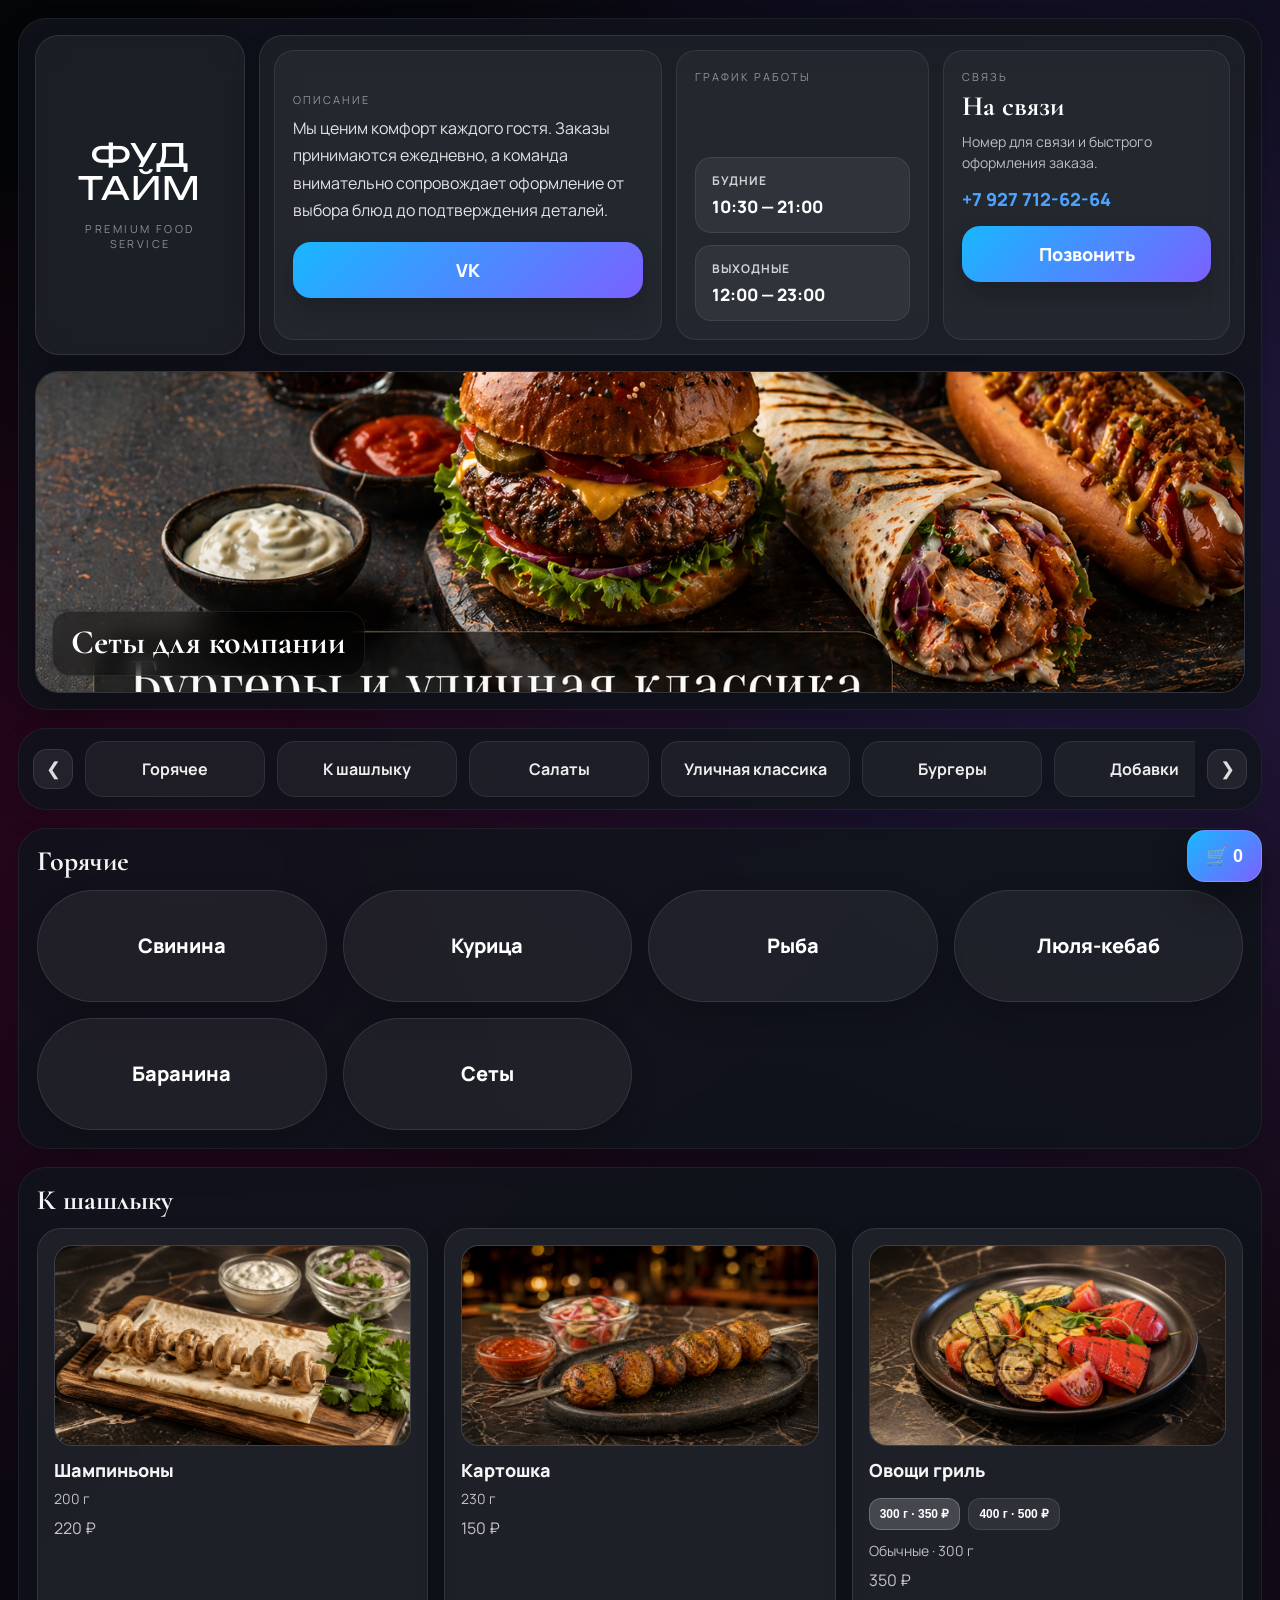
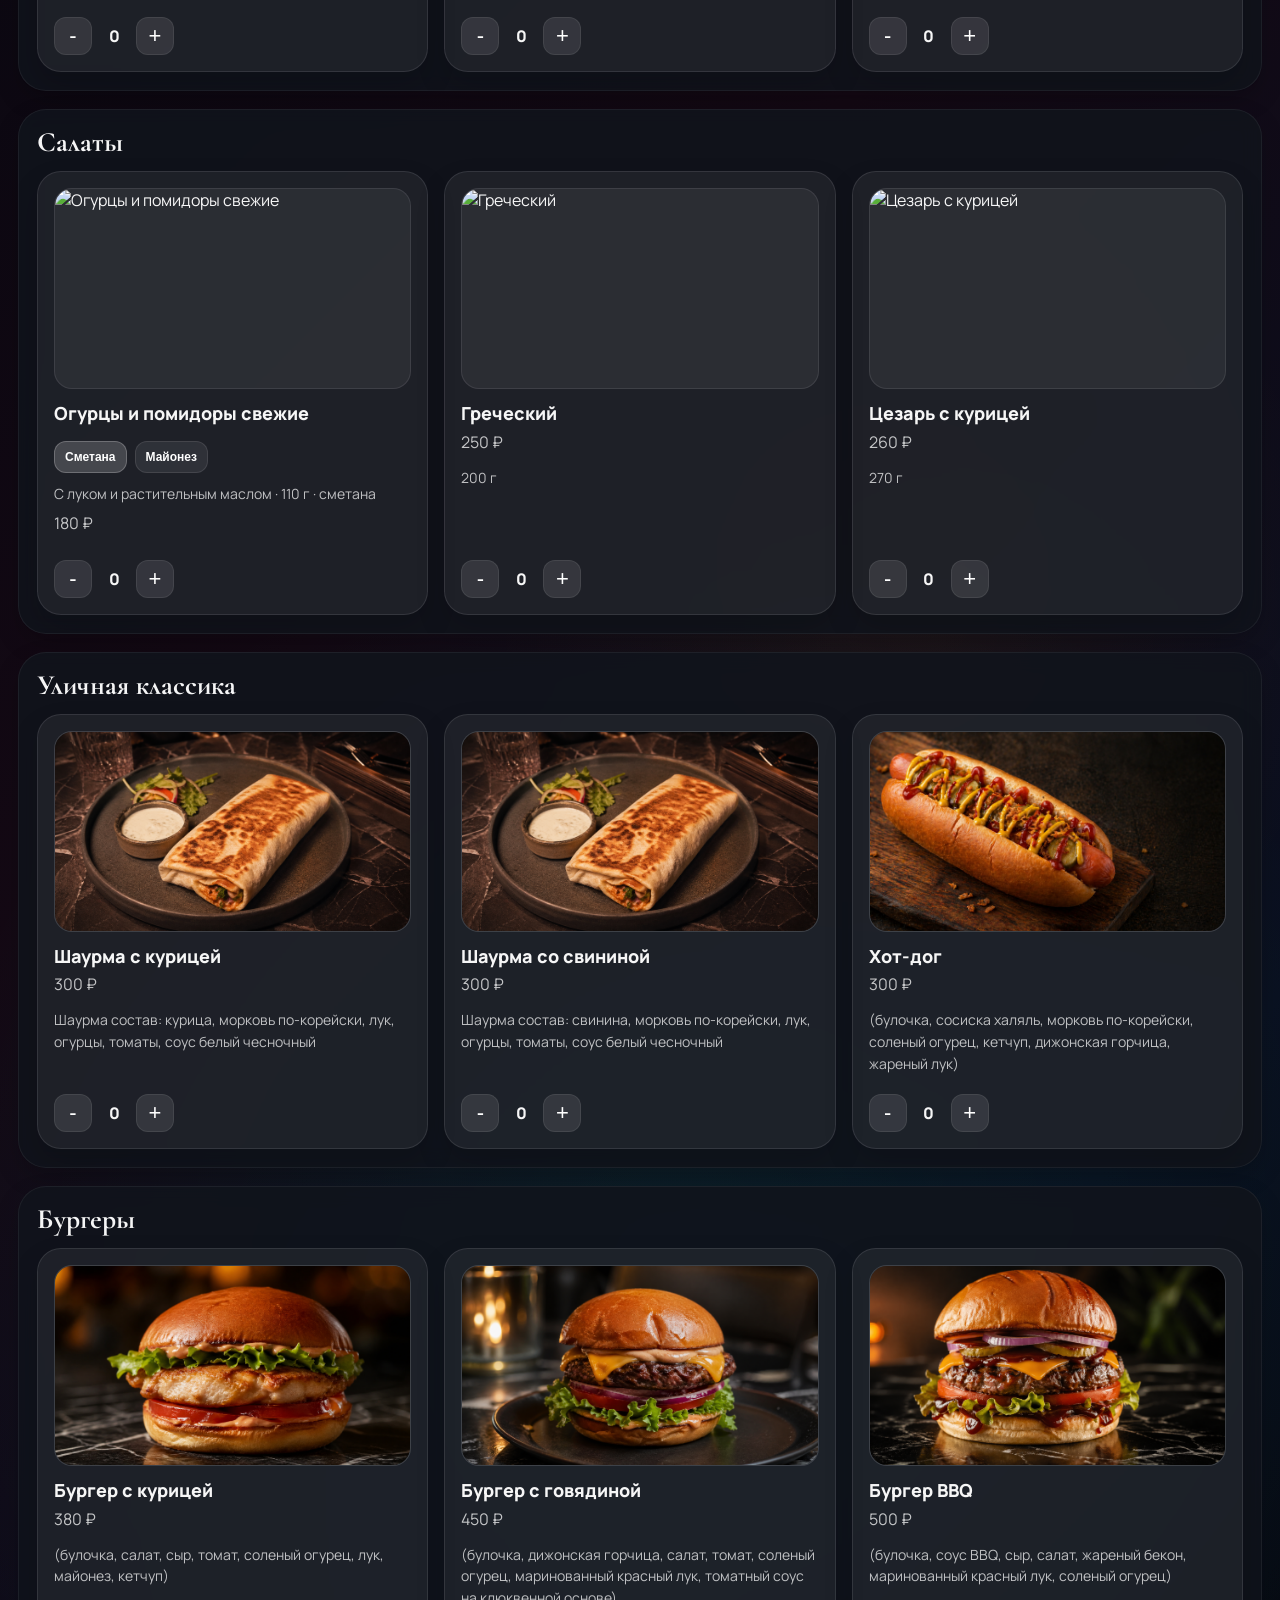
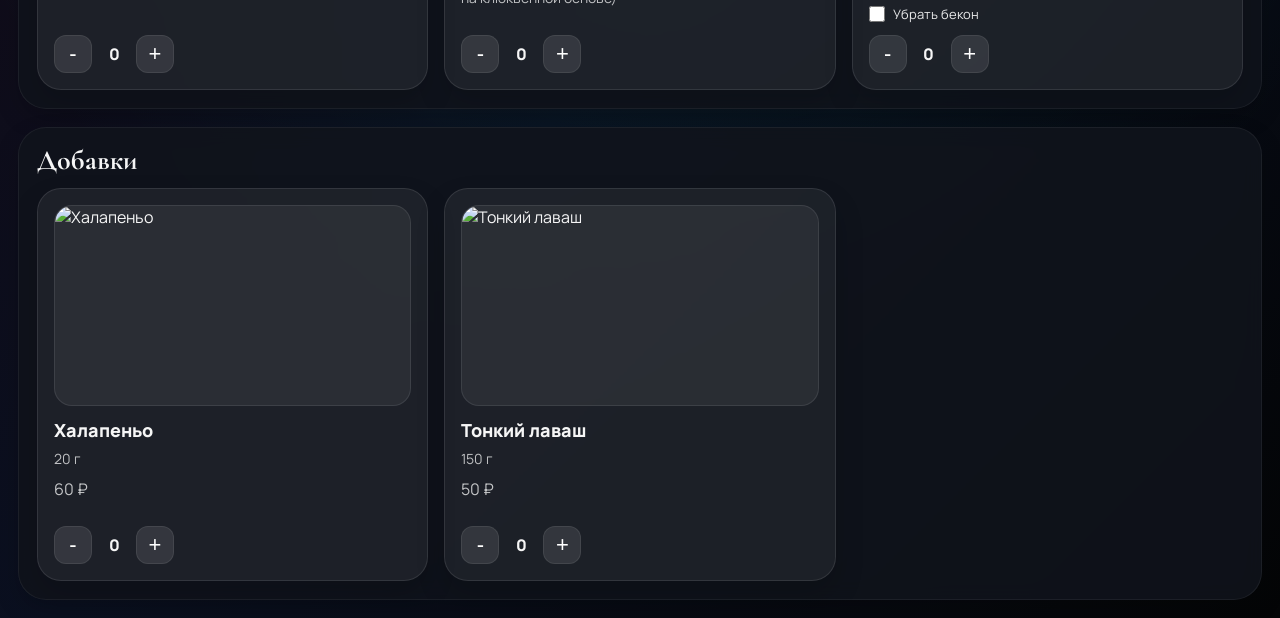
==== index.html @ f013fc73 "Update index.html" ====
<!DOCTYPE html>
<html lang="ru">
<head>
  <meta charset="UTF-8" />
  <meta name="viewport" content="width=device-width, initial-scale=1.0" />
  <title>Фуд Тайм</title>

  <link rel="preconnect" href="https://fonts.googleapis.com">
  <link rel="preconnect" href="https://fonts.gstatic.com" crossorigin>
  <link href="https://fonts.googleapis.com/css2?family=Manrope:wght@400;500;700;800&family=Unbounded:wght@500;700&family=Cormorant+Garamond:wght@500;600;700&display=swap" rel="stylesheet">
  <link rel="stylesheet" href="css/cart.css">

  <style>
    * {
      box-sizing: border-box;
      margin: 0;
      padding: 0;
    }

    :root {
      --text: rgba(255,255,255,0.96);
      --muted: rgba(255,255,255,0.74);
      --soft: rgba(255,255,255,0.48);
      --button: linear-gradient(135deg, #18b7ff 0%, #7b61ff 100%);
      --chip: rgba(255,255,255,0.08);
      --chip-active: rgba(255,255,255,0.18);
    }

    html {
      scroll-behavior: smooth;
    }

    body {
      font-family: 'Manrope', sans-serif;
      min-height: 100vh;
      background:
        radial-gradient(circle at 14% 22%, rgba(255, 0, 128, 0.15), transparent 22%),
        radial-gradient(circle at 86% 14%, rgba(123, 97, 255, 0.20), transparent 24%),
        radial-gradient(circle at 52% 75%, rgba(0, 255, 200, 0.07), transparent 26%),
        radial-gradient(circle at 72% 58%, rgba(255, 140, 0, 0.06), transparent 18%),
        linear-gradient(135deg, #040506 0%, #090811 24%, #140914 50%, #0a1020 76%, #040506 100%);
      color: var(--text);
      padding: 18px;
    }

    .page {
      max-width: 1280px;
      margin: 0 auto;
      display: flex;
      flex-direction: column;
      gap: 18px;
    }

    .hero,
    .section-block,
    .category-shell {
      background: rgba(16, 20, 28, 0.88);
      border: 1px solid rgba(255,255,255,0.06);
      backdrop-filter: blur(10px);
      -webkit-backdrop-filter: blur(10px);
      border-radius: 28px;
      box-shadow: 0 10px 24px rgba(0,0,0,0.18);
    }

    .hero {
      padding: 16px;
    }

    .hero-top {
      display: grid;
      grid-template-columns: 210px 1fr;
      gap: 14px;
      align-items: stretch;
    }

    .hero-brand,
    .hero-main,
    .hero-photo-card {
      background: rgba(255,255,255,0.05);
      border: 1px solid rgba(255,255,255,0.10);
      backdrop-filter: blur(22px);
      -webkit-backdrop-filter: blur(22px);
      border-radius: 24px;
      box-shadow: 0 14px 30px rgba(0,0,0,0.15);
    }

    .hero-brand {
      min-height: 320px;
      display: flex;
      align-items: center;
      justify-content: center;
      text-align: center;
      padding: 20px;
    }

    .hero-brand-title {
      font-family: 'Unbounded', sans-serif;
      font-size: 32px;
      line-height: 1.04;
      letter-spacing: 0.04em;
      text-transform: uppercase;
      color: #fff;
    }

    .hero-brand-subtitle {
      margin-top: 16px;
      font-size: 11px;
      letter-spacing: 0.22em;
      text-transform: uppercase;
      color: rgba(255,255,255,0.50);
    }

    .hero-main {
      min-height: 320px;
      padding: 14px;
      display: grid;
      grid-template-columns: 1.15fr 0.75fr 0.85fr;
      gap: 14px;
      align-items: stretch;
    }

    .hero-about,
    .hero-schedule,
    .hero-contact {
      background: rgba(255,255,255,0.04);
      border: 1px solid rgba(255,255,255,0.08);
      border-radius: 20px;
      padding: 18px;
      display: flex;
      flex-direction: column;
      min-height: 100%;
    }

    .hero-about {
      justify-content: center;
      gap: 18px;
    }

    .hero-mini-label {
      font-size: 11px;
      letter-spacing: 0.18em;
      text-transform: uppercase;
      color: rgba(255,255,255,0.50);
      margin-bottom: 8px;
    }

    .hero-title {
      font-family: 'Cormorant Garamond', serif;
      font-size: 28px;
      line-height: 1.02;
      font-weight: 700;
      margin-bottom: 10px;
      color: #fff;
    }

    .hero-about-text {
      font-size: 16px;
      line-height: 1.7;
      color: rgba(255,255,255,0.87);
    }

    .hero-note {
      color: rgba(255,255,255,0.72);
      font-size: 13px;
      line-height: 1.55;
      margin-bottom: 14px;
    }

    .hero-about-btn,
    .hero-call-btn {
      display: inline-flex;
      align-items: center;
      justify-content: center;
      min-height: 56px;
      border-radius: 18px;
      text-decoration: none;
      color: #fff;
      font-weight: 800;
      font-size: 18px;
      background: var(--button);
      box-shadow: 0 12px 24px rgba(0,0,0,0.20);
      width: 100%;
    }

    .schedule-stack {
      display: flex;
      flex-direction: column;
      gap: 12px;
      margin-top: auto;
    }

    .schedule-item {
      padding: 14px 16px;
      border-radius: 16px;
      background: rgba(255,255,255,0.06);
      border: 1px solid rgba(255,255,255,0.08);
    }

    .schedule-item strong {
      display: block;
      font-size: 12px;
      letter-spacing: 0.08em;
      text-transform: uppercase;
      color: rgba(255,255,255,0.78);
      margin-bottom: 6px;
    }

    .schedule-item span {
      font-size: 17px;
      font-weight: 800;
      color: #fff;
    }

    .hero-contact-text {
      color: rgba(255,255,255,0.70);
      font-size: 14px;
      line-height: 1.55;
      margin-bottom: 12px;
    }

    .hero-phone {
      margin-bottom: 14px;
      font-size: 18px;
      font-weight: 800;
      line-height: 1.45;
      color: #4ea3ff;
      text-decoration: none;
      word-break: break-word;
    }

    .hero-bottom {
      display: grid;
      grid-template-columns: 1fr;
      gap: 16px;
      margin-top: 16px;
    }

    .hero-photo-card {
      min-height: 320px;
      overflow: hidden;
      position: relative;
    }

    .hero-photo-inner {
      position: relative;
      width: 100%;
      height: 100%;
      min-height: 320px;
    }

    .slider {
      position: relative;
      width: 100%;
      height: 100%;
    }

    .slide {
      position: absolute;
      inset: 0;
      opacity: 0;
      transition: opacity 0.9s ease;
      background-size: cover;
      background-position: center;
    }

    .slide.active {
      opacity: 1;
    }

    .hero-photo-caption {
      position: absolute;
      left: 16px;
      bottom: 16px;
      max-width: 520px;
      padding: 14px 18px;
      border-radius: 18px;
      background: rgba(0,0,0,0.38);
      border: 1px solid rgba(255,255,255,0.08);
      backdrop-filter: blur(10px);
      -webkit-backdrop-filter: blur(10px);
      color: #fff;
      font-family: 'Cormorant Garamond', serif;
      font-size: 34px;
      line-height: 1.02;
      font-weight: 700;
    }
        .category-shell {
      padding: 12px 14px;
      display: flex;
      align-items: center;
      gap: 12px;
    }

    .category-bar {
      display: flex;
      align-items: center;
      gap: 12px;
      overflow-x: auto;
      scrollbar-width: none;
      flex: 1;
      scroll-behavior: smooth;
    }

    .category-bar::-webkit-scrollbar {
      display: none;
    }

    .category-link {
      flex: 0 0 auto;
      min-width: 180px;
      height: 56px;
      padding: 0 22px;
      border-radius: 18px;
      background: rgba(255,255,255,0.05);
      border: 1px solid rgba(255,255,255,0.08);
      text-decoration: none;
      color: rgba(255,255,255,0.92);
      display: flex;
      align-items: center;
      justify-content: center;
      text-align: center;
      font-size: 16px;
      font-weight: 700;
      transition: transform 0.2s ease, background 0.2s ease;
    }

    .category-link:hover {
      transform: translateY(-2px);
      background: rgba(255,255,255,0.08);
    }

    .category-arrow {
      width: 40px;
      height: 40px;
      flex: 0 0 40px;
      border: 1px solid rgba(255,255,255,0.10);
      border-radius: 14px;
      background: rgba(255,255,255,0.07);
      color: rgba(255,255,255,0.85);
      font-size: 18px;
      cursor: pointer;
    }

    .section-block {
      padding: 18px;
    }

    .section-title {
      font-family: 'Cormorant Garamond', serif;
      font-size: 28px;
      line-height: 1.02;
      margin-bottom: 10px;
      font-weight: 700;
    }

    .hot-grid {
      display: grid;
      gap: 16px;
      margin-top: 14px;
    }

    .hot-grid-6 {
      grid-template-columns: repeat(4, minmax(0, 1fr));
    }

    .hot-pill {
      text-decoration: none;
      color: #fff;
      min-height: 112px;
      padding: 18px 20px;
      border-radius: 999px;
      background: rgba(255,255,255,0.06);
      border: 1px solid rgba(255,255,255,0.10);
      box-shadow: 0 14px 30px rgba(0,0,0,0.14);
      display: flex;
      align-items: center;
      justify-content: center;
      text-align: center;
      font-size: 20px;
      font-weight: 800;
    }

    .product-grid {
      display: grid;
      grid-template-columns: repeat(3, minmax(0, 1fr));
      gap: 16px;
      margin-top: 14px;
    }

    .product-card {
      background: rgba(255,255,255,0.06);
      border: 1px solid rgba(255,255,255,0.10);
      border-radius: 24px;
      box-shadow: 0 14px 30px rgba(0,0,0,0.14);
      overflow: hidden;
      min-height: 340px;
      display: flex;
      flex-direction: column;
      padding: 16px;
      gap: 12px;
    }

    .product-card-main {
      display: flex;
      flex-direction: column;
      gap: 0;
    }

    .product-card-bottom {
      margin-top: auto;
    }

    .product-card-image {
      width: 100%;
      aspect-ratio: 16 / 9;
      min-height: 160px;
      border-radius: 18px;
      background: rgba(255,255,255,0.06);
      border: 1px solid rgba(255,255,255,0.09);
      margin-bottom: 14px;
      overflow: hidden;
      display: flex;
      align-items: center;
      justify-content: center;
      position: relative;
    }

    .product-card-image img {
      width: 100%;
      height: 100%;
      object-fit: cover;
      object-position: center;
      display: block;
    }

    .product-card-title {
      font-size: 18px;
      font-weight: 800;
      line-height: 1.2;
      margin-bottom: 6px;
    }

    .product-card-meta {
      color: rgba(255,255,255,0.72);
      font-size: 14px;
      margin-bottom: 8px;
      line-height: 1.55;
      white-space: pre-line;
    }

    .product-card-price {
      color: var(--muted);
      font-size: 16px;
      margin-bottom: 14px;
    }

    .qty {
      display: flex;
      align-items: center;
      gap: 10px;
    }

    .qty button {
      width: 38px;
      height: 38px;
      border: 0;
      border-radius: 12px;
      background: rgba(255,255,255,0.10);
      border: 1px solid rgba(255,255,255,0.08);
      color: white;
      font-size: 22px;
      line-height: 1;
      cursor: pointer;
      flex: 0 0 38px;
    }

    .qty span {
      min-width: 24px;
      text-align: center;
      font-size: 16px;
      font-weight: 800;
    }

    .variant-group {
      display: flex;
      flex-wrap: wrap;
      gap: 8px;
      margin: 10px 0 10px;
    }

    .variant-btn {
      border: 1px solid rgba(255,255,255,0.10);
      background: var(--chip);
      color: #fff;
      border-radius: 12px;
      padding: 8px 10px;
      font-size: 12px;
      font-weight: 700;
      cursor: pointer;
    }

    .variant-btn.active {
      background: var(--chip-active);
      border-color: rgba(255,255,255,0.22);
    }
        .option-check {
      display: flex;
      align-items: center;
      gap: 8px;
      margin-top: 10px;
      font-size: 13px;
      color: rgba(255,255,255,0.9);
    }

    .option-check input {
      width: 16px;
      height: 16px;
      accent-color: #7b61ff;
    }

    @media (max-width: 1200px) {
      .hero-top {
        grid-template-columns: 1fr;
      }

      .hero-main {
        grid-template-columns: 1fr;
      }

      .hot-grid-6 {
        grid-template-columns: repeat(2, minmax(0, 1fr));
      }

      .product-grid {
        grid-template-columns: repeat(2, minmax(0, 1fr));
      }
    }

    @media (max-width: 820px) {
      body {
        padding: 14px;
      }

      .hero,
      .section-block {
        padding: 14px;
      }

      .hero-brand,
      .hero-main {
        min-height: auto;
      }

      .hero-main {
        padding: 14px;
        grid-template-columns: 1fr;
      }

      .hero-about,
      .hero-schedule,
      .hero-contact {
        min-height: auto;
        padding: 18px;
      }

      .hero-brand-title {
        font-size: 28px;
      }

      .hero-title,
      .section-title {
        font-size: 26px;
      }

      .hero-about-text {
        font-size: 15px;
        line-height: 1.6;
      }

      .hero-photo-card,
      .hero-photo-inner {
        min-height: 220px;
      }

      .hero-photo-caption {
        left: 12px;
        right: 12px;
        bottom: 12px;
        max-width: unset;
        font-size: 24px;
        padding: 12px 14px;
      }

      .category-arrow {
        display: none;
      }

      .hot-grid-6,
      .product-grid {
        grid-template-columns: 1fr;
      }

      .product-card {
        min-height: auto;
        padding: 12px;
        border-radius: 18px;
        gap: 10px;
      }

      .product-card-image {
        border-radius: 14px;
        margin-bottom: 12px;
      }

      .product-card-title {
        font-size: 16px;
      }

      .product-card-meta {
        font-size: 13px;
        line-height: 1.45;
      }

      .product-card-price {
        font-size: 15px;
        margin-bottom: 12px;
      }

      .qty {
        gap: 8px;
      }

      .qty button {
        width: 34px;
        height: 34px;
        font-size: 20px;
        flex: 0 0 34px;
        border-radius: 10px;
      }

      .qty span {
        font-size: 15px;
      }
    }
  </style>
</head>
<body>
  <div class="page">

    <section class="hero">
      <div class="hero-top">
        <div class="hero-brand">
          <div>
            <div class="hero-brand-title">ФУД<br>ТАЙМ</div>
            <div class="hero-brand-subtitle">premium food service</div>
          </div>
        </div>

        <div class="hero-main">
          <div class="hero-about">
            <div>
              <div class="hero-mini-label">Описание</div>
              <div class="hero-about-text">
                Мы ценим комфорт каждого гостя. Заказы принимаются ежедневно, а команда внимательно сопровождает оформление от выбора блюд до подтверждения деталей.
              </div>
            </div>

            <div>
              <a href="#" class="hero-about-btn">VK</a>
            </div>
          </div>

          <div class="hero-schedule">
            <div class="hero-mini-label">График работы</div>

            <div class="schedule-stack">
              <div class="schedule-item">
                <strong>Будние</strong>
                <span>10:30 — 21:00</span>
              </div>

              <div class="schedule-item">
                <strong>Выходные</strong>
                <span>12:00 — 23:00</span>
              </div>
            </div>
          </div>

          <div class="hero-contact">
            <div class="hero-mini-label">Связь</div>
            <div class="hero-title">На связи</div>

            <div class="hero-contact-text">Номер для связи и быстрого оформления заказа.</div>
            <a href="tel:+79277126264" class="hero-phone">+7 927 712-62-64</a>
            <a href="tel:+79277126264" class="hero-call-btn">Позвонить</a>
          </div>
        </div>
      </div>

      <div class="hero-bottom">
        <div class="hero-photo-card">
          <div class="hero-photo-inner">
            <div class="slider" id="heroSlider">
              <div class="slide active" style="background-image:url('img/sety-dlya-kompanii.png');"></div>
              <div class="slide" style="background-image:url('img/burgery-i-ulichnaya-klassika.png');"></div>
              <div class="slide" style="background-image:url('img/svezhie-salaty-i-yarkie-vkusy.png');"></div>
            </div>

            <div class="hero-photo-caption">Сеты для компании</div>
          </div>
        </div>
      </div>
    </section>

    <div class="category-shell" id="category-shell">
      <button class="category-arrow left" aria-label="Прокрутить влево" onclick="scrollCategories(-1)">&#10094;</button>

      <div class="category-bar" id="categoryBar">
        <a href="#hot" class="category-link">Горячее</a>
        <a href="#grill-side" class="category-link">К шашлыку</a>
        <a href="#salads" class="category-link">Салаты</a>
        <a href="#street-food" class="category-link">Уличная классика</a>
        <a href="#burgers" class="category-link">Бургеры</a>
        <a href="#addons" class="category-link">Добавки</a>
      </div>

      <button class="category-arrow right" aria-label="Прокрутить вправо" onclick="scrollCategories(1)">&#10095;</button>
    </div>

    <section class="section-block" id="hot">
      <div class="section-title">Горячие</div>

      <div class="hot-grid hot-grid-6">
        <a class="hot-pill" href="svinina.html">Свинина</a>
        <a class="hot-pill" href="kurica.html">Курица</a>
        <a class="hot-pill" href="ryba.html">Рыба</a>
        <a class="hot-pill" href="lyulya-kebab.html">Люля-кебаб</a>
        <a class="hot-pill" href="baranina.html">Баранина</a>
        <a class="hot-pill" href="sety.html">Сеты</a>
      </div>
    </section>

    <section class="section-block" id="grill-side">
      <div class="section-title">К шашлыку</div>

      <div class="product-grid">
        <div class="product-card" data-name="Шампиньоны" data-base-name="Шампиньоны" data-price="220">
          <div class="product-card-main">
            <div class="product-card-image">
              <img src="img/shampinony.PNG" alt="Шампиньоны">
            </div>
            <div class="product-card-title">Шампиньоны</div>
            <div class="product-card-meta">200 г</div>
            <div class="product-card-price">220 ₽</div>
          </div>
          <div class="product-card-bottom">
            <div class="qty">
              <button onclick="changeQty(this, -1)">-</button>
              <span>0</span>
              <button onclick="changeQty(this, 1)">+</button>
            </div>
          </div>
        </div>

        <div class="product-card" data-name="Картошка" data-base-name="Картошка" data-price="150">
          <div class="product-card-main">
            <div class="product-card-image">
              <img src="img/kartoshka.PNG" alt="Картошка">
            </div>
            <div class="product-card-title">Картошка</div>
            <div class="product-card-meta">230 г</div>
            <div class="product-card-price">150 ₽</div>
          </div>
          <div class="product-card-bottom">
            <div class="qty">
              <button onclick="changeQty(this, -1)">-</button>
              <span>0</span>
              <button onclick="changeQty(this, 1)">+</button>
            </div>
          </div>
        </div>

        <div class="product-card variant-card" data-base-name="Овощи гриль" data-price="350" data-name="Овощи гриль">
          <div class="product-card-main">
            <div class="product-card-image">
              <img src="img/ovoshchi-gril.PNG" alt="Овощи гриль">
            </div>
            <div class="product-card-title">Овощи гриль</div>

            <div class="variant-group">
              <button class="variant-btn active" data-name="Овощи гриль" data-meta="Обычные · 300 г" data-price="350" onclick="selectVariant(this)">300 г · 350 ₽</button>
              <button class="variant-btn" data-name="Овощи гриль XL" data-meta="XL · 400 г" data-price="500" onclick="selectVariant(this)">400 г · 500 ₽</button>
            </div>

            <div class="product-card-meta variant-meta">Обычные · 300 г</div>
            <div class="product-card-price variant-price">350 ₽</div>
          </div>
          <div class="product-card-bottom">
            <div class="qty">
              <button onclick="changeQty(this, -1)">-</button>
              <span>0</span>
              <button onclick="changeQty(this, 1)">+</button>
            </div>
          </div>
        </div>
      </div>
    </section>
        <section class="section-block" id="salads">
      <div class="section-title">Салаты</div>

      <div class="product-grid">
        <div class="product-card variant-card" data-base-name="Огурцы и помидоры свежие со сметаной" data-name="Огурцы и помидоры свежие со сметаной" data-price="180">
          <div class="product-card-main">
            <div class="product-card-image">
              <img src="img/ogurtsy-i-pomidory-svezhie.png" alt="Огурцы и помидоры свежие">
            </div>
            <div class="product-card-title">Огурцы и помидоры свежие</div>

            <div class="variant-group">
              <button class="variant-btn active" data-name="Огурцы и помидоры свежие со сметаной" data-meta="С луком и растительным маслом · 110 г · сметана" data-price="180" onclick="selectVariant(this)">Сметана</button>
              <button class="variant-btn" data-name="Огурцы и помидоры свежие с майонезом" data-meta="С луком и растительным маслом · 110 г · майонез" data-price="180" onclick="selectVariant(this)">Майонез</button>
            </div>

            <div class="product-card-meta variant-meta">С луком и растительным маслом · 110 г · сметана</div>
            <div class="product-card-price variant-price">180 ₽</div>
          </div>
          <div class="product-card-bottom">
            <div class="qty">
              <button onclick="changeQty(this, -1)">-</button>
              <span>0</span>
              <button onclick="changeQty(this, 1)">+</button>
            </div>
          </div>
        </div>

        <div class="product-card" data-name="Греческий" data-base-name="Греческий" data-price="250">
          <div class="product-card-main">
            <div class="product-card-image">
              <img src="img/grecheskiy.png" alt="Греческий">
            </div>
            <div class="product-card-title">Греческий</div>
            <div class="product-card-price">250 ₽</div>
            <div class="product-card-meta">200 г</div>
          </div>
          <div class="product-card-bottom">
            <div class="qty">
              <button onclick="changeQty(this, -1)">-</button>
              <span>0</span>
              <button onclick="changeQty(this, 1)">+</button>
            </div>
          </div>
        </div>

        <div class="product-card" data-name="Цезарь с курицей" data-base-name="Цезарь с курицей" data-price="260">
          <div class="product-card-main">
            <div class="product-card-image">
              <img src="img/tsezar-s-kuritsey.png" alt="Цезарь с курицей">
            </div>
            <div class="product-card-title">Цезарь с курицей</div>
            <div class="product-card-price">260 ₽</div>
            <div class="product-card-meta">270 г</div>
          </div>
          <div class="product-card-bottom">
            <div class="qty">
              <button onclick="changeQty(this, -1)">-</button>
              <span>0</span>
              <button onclick="changeQty(this, 1)">+</button>
            </div>
          </div>
        </div>
      </div>
    </section>

    <section class="section-block" id="street-food">
      <div class="section-title">Уличная классика</div>

      <div class="product-grid">
        <div class="product-card" data-name="Шаурма с курицей" data-base-name="Шаурма с курицей" data-price="300">
          <div class="product-card-main">
            <div class="product-card-image">
              <img src="img/shaurma-s-kuritsey.png" alt="Шаурма с курицей">
            </div>
            <div class="product-card-title">Шаурма с курицей</div>
            <div class="product-card-price">300 ₽</div>
            <div class="product-card-meta">Шаурма состав: курица, морковь по-корейски, лук, огурцы, томаты, соус белый чесночный</div>
          </div>
          <div class="product-card-bottom">
            <div class="qty">
              <button onclick="changeQty(this, -1)">-</button>
              <span>0</span>
              <button onclick="changeQty(this, 1)">+</button>
            </div>
          </div>
        </div>

        <div class="product-card" data-name="Шаурма со свининой" data-base-name="Шаурма со свининой" data-price="300">
          <div class="product-card-main">
            <div class="product-card-image">
              <img src="img/shaurma-so-svininoy.png" alt="Шаурма со свининой">
            </div>
            <div class="product-card-title">Шаурма со свининой</div>
            <div class="product-card-price">300 ₽</div>
            <div class="product-card-meta">Шаурма состав: свинина, морковь по-корейски, лук, огурцы, томаты, соус белый чесночный</div>
          </div>
          <div class="product-card-bottom">
            <div class="qty">
              <button onclick="changeQty(this, -1)">-</button>
              <span>0</span>
              <button onclick="changeQty(this, 1)">+</button>
            </div>
          </div>
        </div>

        <div class="product-card" data-name="Хот-дог" data-base-name="Хот-дог" data-price="300">
          <div class="product-card-main">
            <div class="product-card-image">
              <img src="img/hot-dog.png" alt="Хот-дог">
            </div>
            <div class="product-card-title">Хот-дог</div>
            <div class="product-card-price">300 ₽</div>
            <div class="product-card-meta">(булочка, сосиска халяль, морковь по-корейски, соленый огурец, кетчуп, дижонская горчица, жареный лук)</div>
          </div>
          <div class="product-card-bottom">
            <div class="qty">
              <button onclick="changeQty(this, -1)">-</button>
              <span>0</span>
              <button onclick="changeQty(this, 1)">+</button>
            </div>
          </div>
        </div>
      </div>
    </section>

    <section class="section-block" id="burgers">
      <div class="section-title">Бургеры</div>

      <div class="product-grid">
        <div class="product-card" data-name="Бургер с курицей" data-base-name="Бургер с курицей" data-price="380">
          <div class="product-card-main">
            <div class="product-card-image">
              <img src="img/burger-s-kuritsey.png" alt="Бургер с курицей">
            </div>
            <div class="product-card-title">Бургер с курицей</div>
            <div class="product-card-price">380 ₽</div>
            <div class="product-card-meta">(булочка, салат, сыр, томат, соленый огурец, лук, майонез, кетчуп)</div>
          </div>
          <div class="product-card-bottom">
            <div class="qty">
              <button onclick="changeQty(this, -1)">-</button>
              <span>0</span>
              <button onclick="changeQty(this, 1)">+</button>
            </div>
          </div>
        </div>

        <div class="product-card" data-name="Бургер с говядиной" data-base-name="Бургер с говядиной" data-price="450">
          <div class="product-card-main">
            <div class="product-card-image">
              <img src="img/burger-s-govyadinoy.png" alt="Бургер с говядиной">
            </div>
            <div class="product-card-title">Бургер с говядиной</div>
            <div class="product-card-price">450 ₽</div>
            <div class="product-card-meta">(булочка, дижонская горчица, салат, томат, соленый огурец, маринованный красный лук, томатный соус на клюквенной основе)</div>
          </div>
          <div class="product-card-bottom">
            <div class="qty">
              <button onclick="changeQty(this, -1)">-</button>
              <span>0</span>
              <button onclick="changeQty(this, 1)">+</button>
            </div>
          </div>
        </div>

        <div class="product-card" data-name="Бургер BBQ" data-base-name="Бургер BBQ" data-price="500">
          <div class="product-card-main">
            <div class="product-card-image">
              <img src="img/burger-bbq.png" alt="Бургер BBQ">
            </div>
            <div class="product-card-title">Бургер BBQ</div>
            <div class="product-card-price">500 ₽</div>
            <div class="product-card-meta">(булочка, соус BBQ, сыр, салат, жареный бекон, маринованный красный лук, соленый огурец)</div>
            <label class="option-check">
              <input type="checkbox" class="bbq-bacon-toggle">
              <span>Убрать бекон</span>
            </label>
          </div>
          <div class="product-card-bottom">
            <div class="qty">
              <button onclick="changeQty(this, -1)">-</button>
              <span>0</span>
              <button onclick="changeQty(this, 1)">+</button>
            </div>
          </div>
        </div>
      </div>
    </section>

    <section class="section-block" id="addons">
      <div class="section-title">Добавки</div>

      <div class="product-grid">
        <div class="product-card" data-name="Халапеньо" data-base-name="Халапеньо" data-price="60">
          <div class="product-card-main">
            <div class="product-card-image">
              <img src="img/khalapenyo.png" alt="Халапеньо">
            </div>
            <div class="product-card-title">Халапеньо</div>
            <div class="product-card-meta">20 г</div>
            <div class="product-card-price">60 ₽</div>
          </div>
          <div class="product-card-bottom">
            <div class="qty">
              <button onclick="changeQty(this, -1)">-</button>
              <span>0</span>
              <button onclick="changeQty(this, 1)">+</button>
            </div>
          </div>
        </div>

        <div class="product-card" data-name="Тонкий лаваш" data-base-name="Тонкий лаваш" data-price="50">
          <div class="product-card-main">
            <div class="product-card-image">
              <img src="img/tonkiy-lavash.png" alt="Тонкий лаваш">
            </div>
            <div class="product-card-title">Тонкий лаваш</div>
            <div class="product-card-meta">150 г</div>
            <div class="product-card-price">50 ₽</div>
          </div>
          <div class="product-card-bottom">
            <div class="qty">
              <button onclick="changeQty(this, -1)">-</button>
              <span>0</span>
              <button onclick="changeQty(this, 1)">+</button>
            </div>
          </div>
        </div>
      </div>
    </section>
  </div>

  <script>
    function scrollCategories(direction) {
      const bar = document.getElementById('categoryBar');
      if (!bar) return;
      bar.scrollBy({ left: direction * 260, behavior: 'smooth' });
    }

    const slides = document.querySelectorAll('.slide');
    let currentSlide = 0;

    if (slides.length) {
      setInterval(() => {
        slides[currentSlide].classList.remove('active');
        currentSlide = (currentSlide + 1) % slides.length;
        slides[currentSlide].classList.add('active');
      }, 3000);
    }

    function selectVariant(button) {
      const card = button.closest('.variant-card');
      if (!card) return;

      card.querySelectorAll('.variant-btn').forEach(btn => btn.classList.remove('active'));
      button.classList.add('active');

      card.dataset.baseName = button.dataset.name;
      card.dataset.name = button.dataset.name;
      card.dataset.price = button.dataset.price;

      const metaEl = card.querySelector('.variant-meta');
      const priceEl = card.querySelector('.variant-price');

      if (metaEl) metaEl.textContent = button.dataset.meta || '';
      if (priceEl) priceEl.textContent = `${button.dataset.price} ₽`;
    }
  </script>

  <script src="js/cart.js"></script>
</body>
</html>
---- css/cart.css ----
.cart-float {
  position: fixed;
  right: 18px;
  bottom: 18px;
  z-index: 999;
}

.cart-button {
  border: 1px solid rgba(255,255,255,.14);
  background: linear-gradient(135deg,#18b7ff 0%,#7b61ff 100%);
  color: #fff;
  border-radius: 18px;
  padding: 14px 18px;
  font-size: 18px;
  font-weight: 800;
  cursor: pointer;
  box-shadow: 0 18px 34px rgba(0,0,0,0.28);
}

.cart-panel {
  display: none;
  margin-top: 12px;
  width: 340px;
  max-height: 560px;
  overflow: auto;
  padding: 16px;
  border-radius: 22px;
  background: rgba(20, 20, 30, 0.88);
  border: 1px solid rgba(255,255,255,0.10);
  backdrop-filter: blur(22px);
  -webkit-backdrop-filter: blur(22px);
  box-shadow: 0 18px 40px rgba(0,0,0,0.28);
}

.cart-panel.open {
  display: block;
}

.cart-title {
  font-size: 22px;
  font-weight: 800;
  margin-bottom: 14px;
}

.cart-items {
  display: flex;
  flex-direction: column;
  gap: 10px;
}

.cart-item {
  display: flex;
  justify-content: space-between;
  align-items: flex-start;
  gap: 10px;
  padding: 10px 12px;
  border-radius: 14px;
  background: rgba(255,255,255,0.06);
  border: 1px solid rgba(255,255,255,0.08);
}

.cart-item-name {
  font-size: 14px;
  font-weight: 700;
}

.cart-item-meta {
  font-size: 13px;
  color: rgba(255,255,255,0.72);
  margin-top: 4px;
}

.cart-empty {
  color: rgba(255,255,255,0.65);
  font-size: 14px;
}

.cart-total {
  margin-top: 14px;
  padding-top: 12px;
  border-top: 1px solid rgba(255,255,255,0.08);
  font-size: 16px;
  font-weight: 800;
}

.cart-comment-wrap {
  margin-top: 14px;
}

.cart-comment-label {
  font-size: 13px;
  font-weight: 700;
  margin-bottom: 8px;
  color: rgba(255,255,255,0.92);
}

.cart-comment {
  width: 100%;
  min-height: 84px;
  resize: vertical;
  border-radius: 14px;
  border: 1px solid rgba(255,255,255,0.10);
  background: rgba(255,255,255,0.05);
  color: #fff;
  padding: 10px 12px;
  font-family: inherit;
  font-size: 13px;
  outline: none;
}

.cart-comment::placeholder {
  color: rgba(255,255,255,0.42);
}

.delivery-mode-wrap {
  margin-top: 14px;
}

.delivery-mode {
  display: flex;
  gap: 8px;
}

.delivery-mode-btn {
  flex: 1;
  min-height: 44px;
  border-radius: 14px;
  border: 1px solid rgba(255,255,255,0.10);
  background: rgba(255,255,255,0.05);
  color: #fff;
  font-size: 13px;
  font-weight: 800;
  cursor: pointer;
}

.delivery-mode-btn.active {
  background: rgba(255,255,255,0.16);
  border-color: rgba(255,255,255,0.22);
}

.delivery-address-input {
  width: 100%;
  min-height: 46px;
  border-radius: 14px;
  border: 1px solid rgba(255,255,255,0.10);
  background: rgba(255,255,255,0.05);
  color: #fff;
  padding: 0 12px;
  font-family: inherit;
  font-size: 13px;
  outline: none;
}

.delivery-address-input::placeholder {
  color: rgba(255,255,255,0.42);
}

.delivery-info {
  margin-top: 12px;
  display: flex;
  flex-direction: column;
  gap: 8px;
}

.delivery-line {
  display: flex;
  justify-content: space-between;
  gap: 12px;
  padding: 10px 12px;
  border-radius: 12px;
  background: rgba(255,255,255,0.05);
  border: 1px solid rgba(255,255,255,0.08);
  font-size: 13px;
}

.delivery-line strong {
  color: #fff;
}

@media (max-width: 820px) {
  .cart-panel {
    width: min(88vw, 340px);
  }
}

@media (max-width: 640px) {
  .cart-float {
    right: 10px;
    bottom: 10px;
  }

  .cart-button {
    padding: 12px 14px;
    font-size: 16px;
    border-radius: 14px;
  }

  .cart-panel {
    width: calc(100vw - 20px);
    max-width: none;
    max-height: 70vh;
    border-radius: 18px;
    padding: 14px;
    backdrop-filter: none;
    -webkit-backdrop-filter: none;
    background: rgba(18, 24, 34, 0.96);
    border: 1px solid rgba(255,255,255,0.05);
    box-shadow: 0 8px 18px rgba(0,0,0,0.16);
  }

  .cart-title {
    font-size: 20px;
    margin-bottom: 12px;
  }

  .cart-item {
    padding: 10px;
    border-radius: 12px;
  }

  .cart-item-name {
    font-size: 13px;
  }

  .cart-item-meta {
    font-size: 12px;
  }

  .cart-comment {
    min-height: 78px;
    font-size: 12px;
    border-radius: 12px;
  }

  .cart-total {
    font-size: 15px;
  }
}
.cart-action-btn {
  width: 100%;
  min-height: 48px;
  border: 0;
  border-radius: 16px;
  background: linear-gradient(135deg, #18b7ff 0%, #7b61ff 100%);
  color: #fff;
  font-size: 15px;
  font-weight: 800;
  cursor: pointer;
  box-shadow: 0 12px 24px rgba(0,0,0,0.20);
  transition: transform 0.18s ease, opacity 0.18s ease;
}

.cart-action-btn:hover {
  transform: translateY(-1px);
  opacity: 0.96;
}

.cart-action-btn:active {
  transform: translateY(0);
}

.delivery-fields .cart-action-btn {
  margin-top: 10px;
}
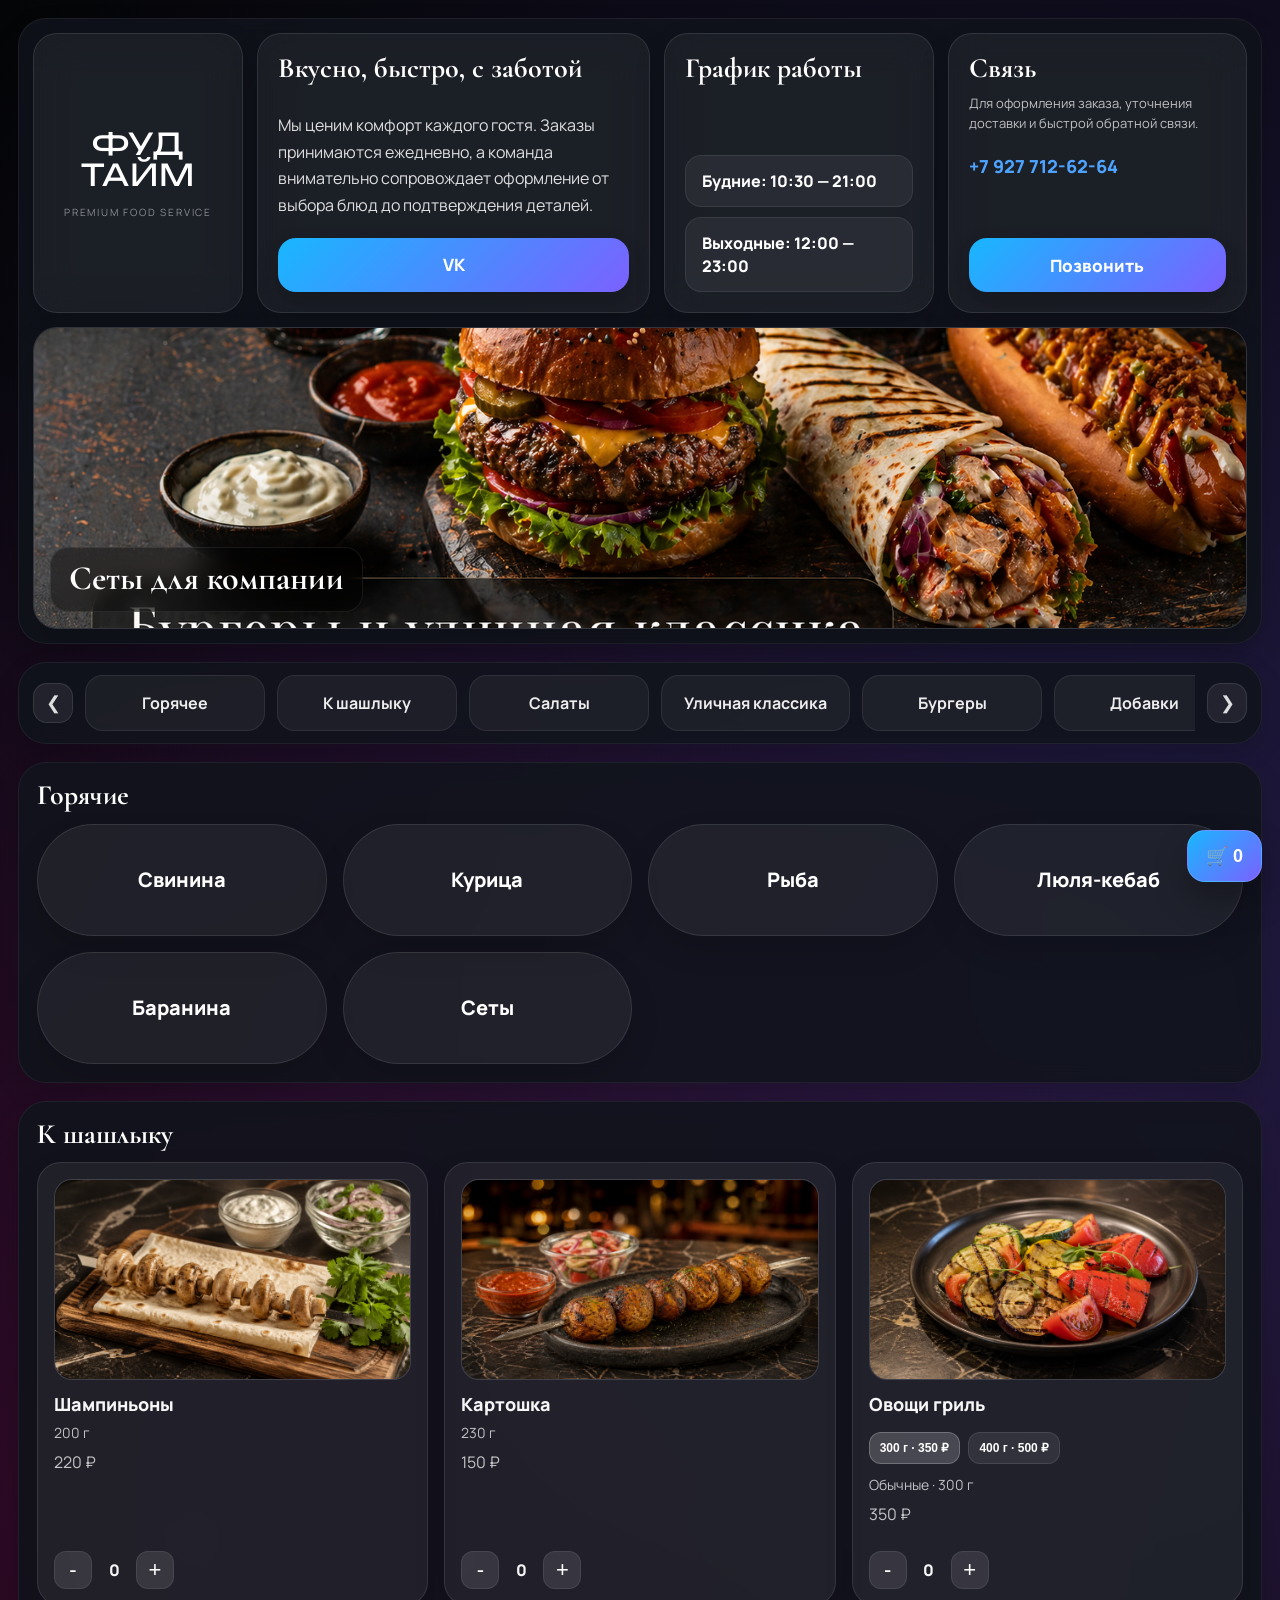
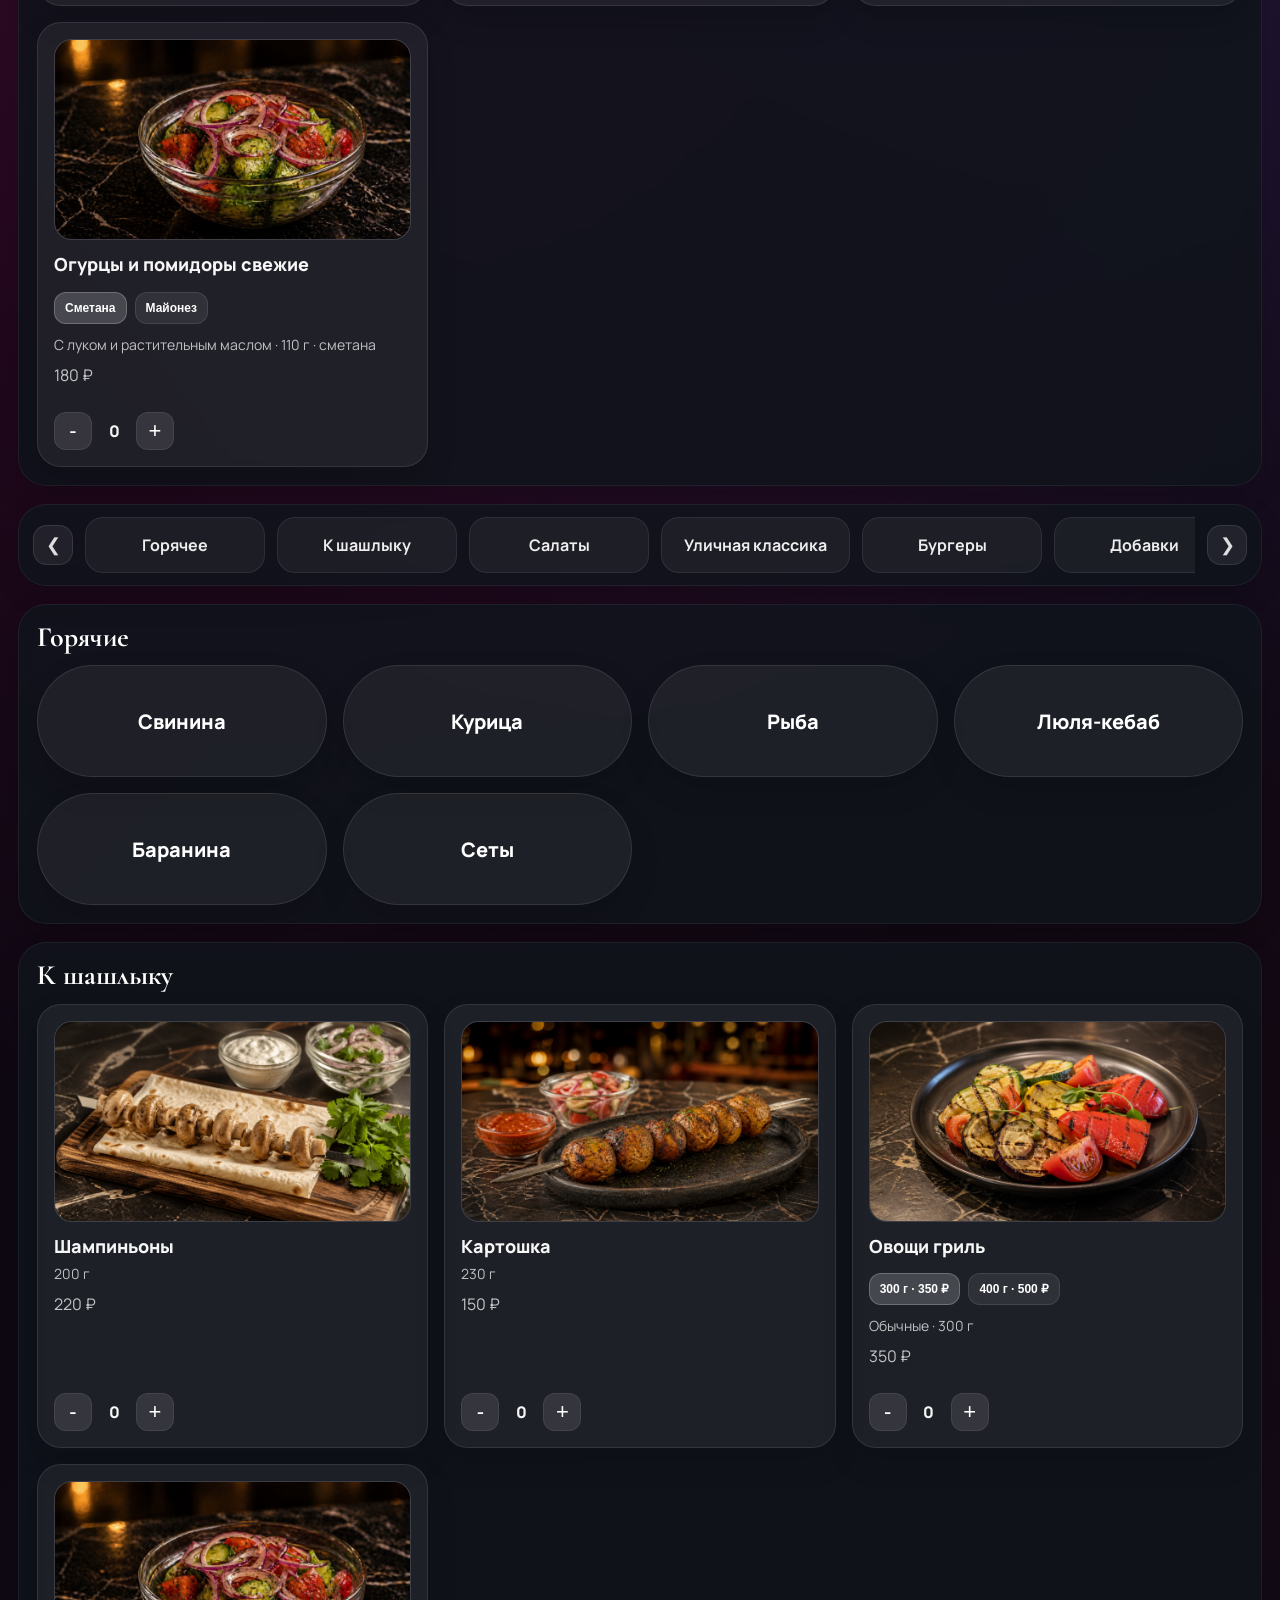
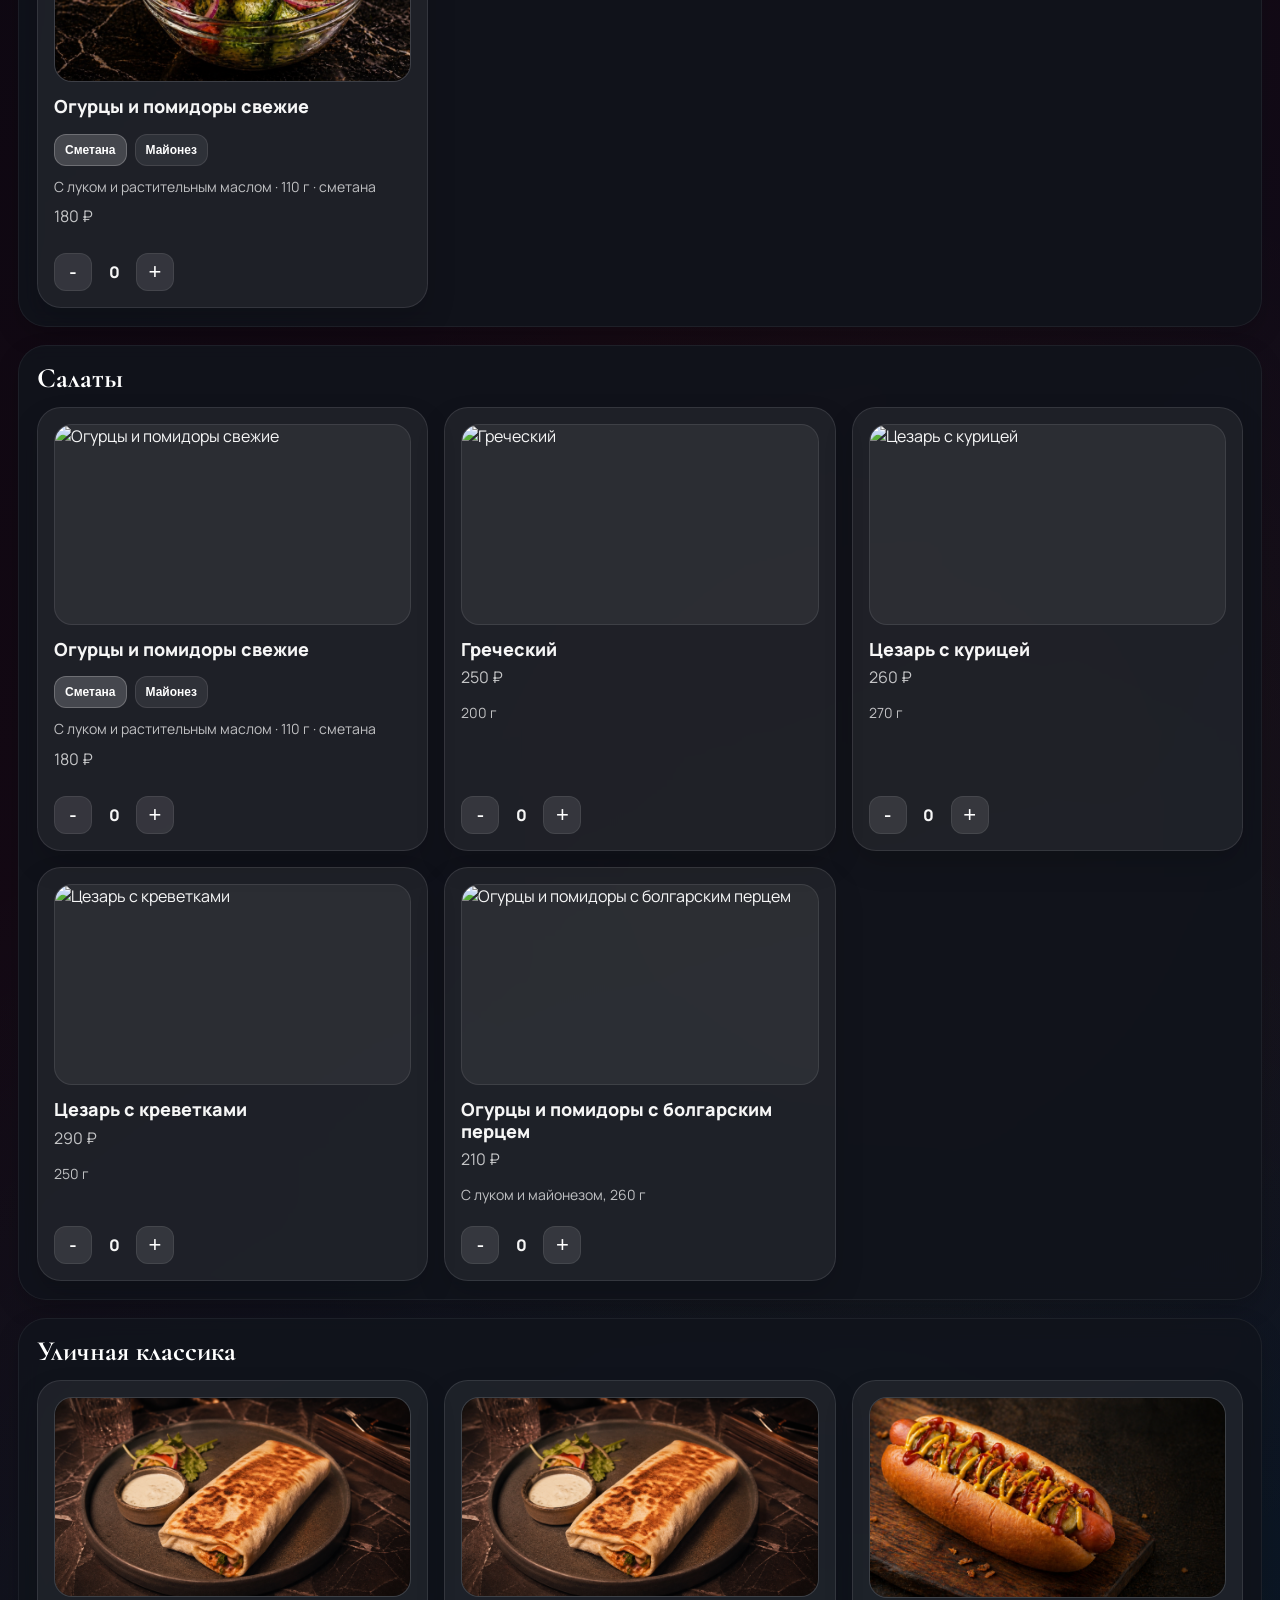
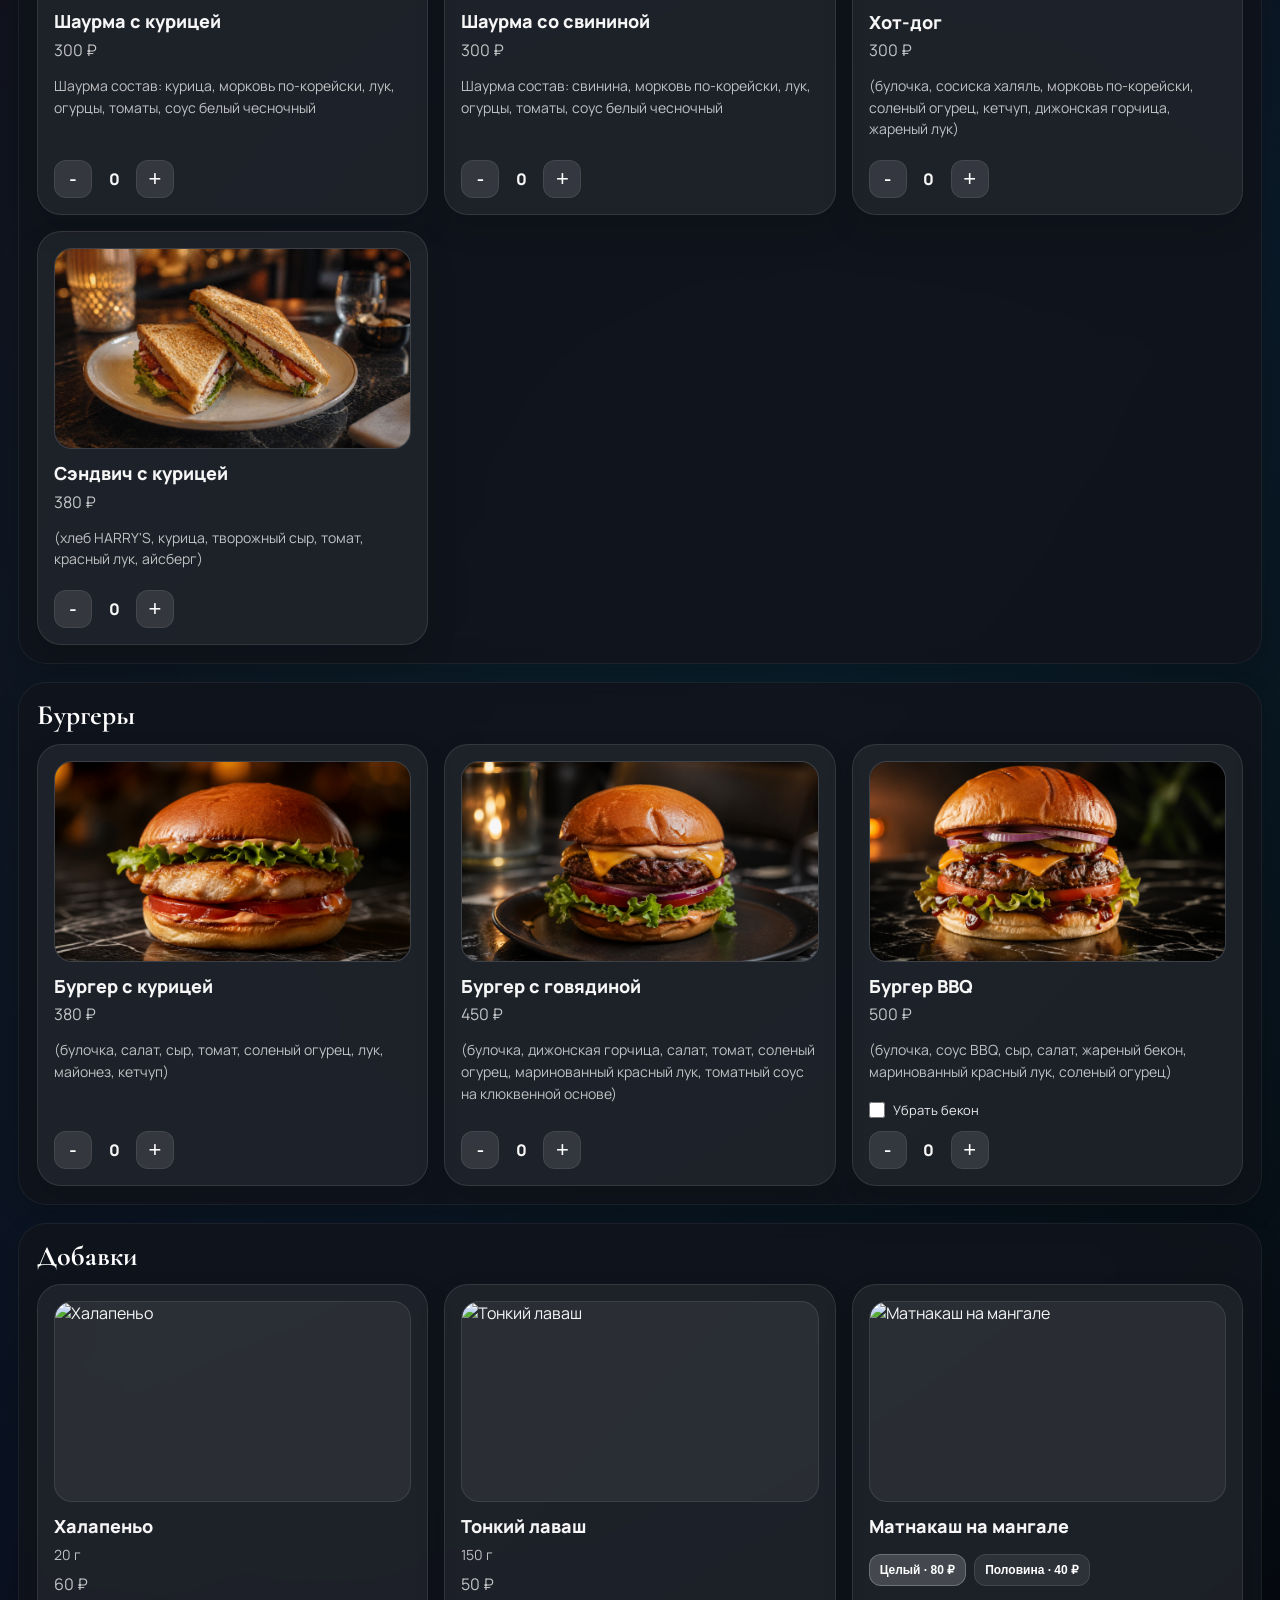
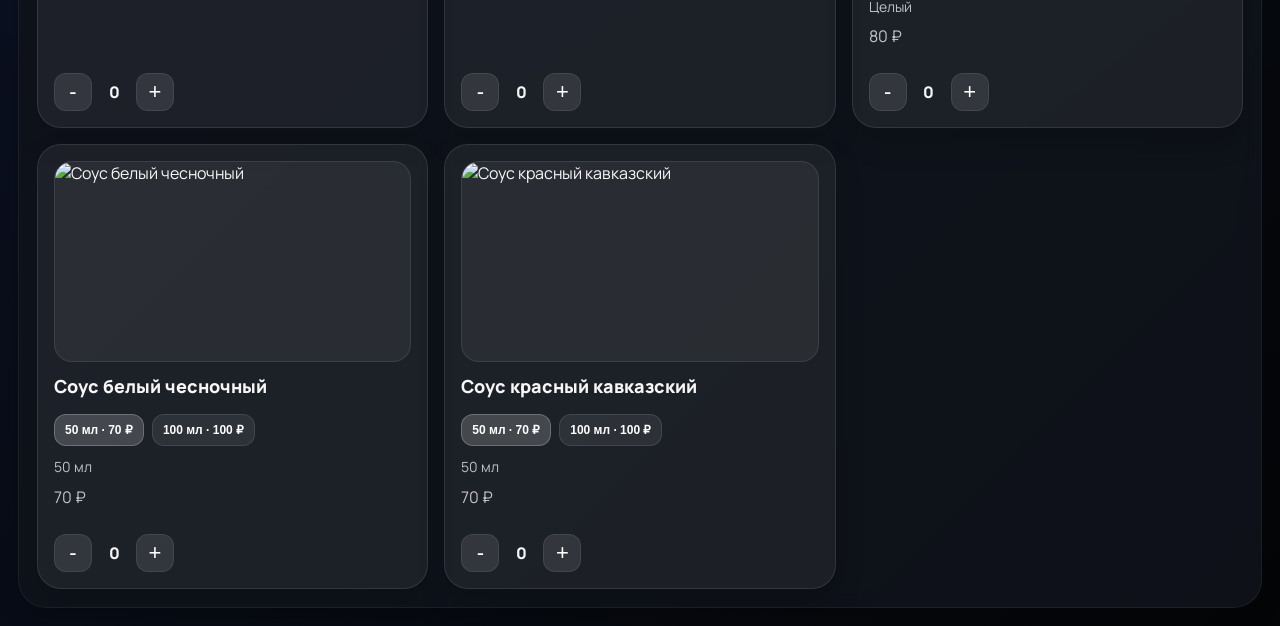
==== commit 58134c0b: "Update index.html" ====
--- a/index.html
+++ b/index.html
@@ -44,7 +44,7 @@
     }
 
     .page {
-      max-width: 1280px;
+      max-width: 1380px;
       margin: 0 auto;
       display: flex;
       flex-direction: column;
@@ -63,7 +63,7 @@
     }
 
     .hero {
-      padding: 16px;
+      padding: 14px;
     }
 
     .hero-top {
@@ -73,9 +73,21 @@
       align-items: stretch;
     }
 
-    .hero-brand,
-    .hero-main,
-    .hero-photo-card {
+    .hero-right-wrap {
+      display: grid;
+      grid-template-columns: 1.05fr 0.72fr 0.8fr;
+      gap: 14px;
+      align-items: stretch;
+    }
+
+    .hero-bottom {
+      display: grid;
+      grid-template-columns: 1fr;
+      gap: 14px;
+      margin-top: 14px;
+    }
+
+    .hero-card {
       background: rgba(255,255,255,0.05);
       border: 1px solid rgba(255,255,255,0.10);
       backdrop-filter: blur(22px);
@@ -85,7 +97,7 @@
     }
 
     .hero-brand {
-      min-height: 320px;
+      min-height: 280px;
       display: flex;
       align-items: center;
       justify-content: center;
@@ -95,56 +107,37 @@
 
     .hero-brand-title {
       font-family: 'Unbounded', sans-serif;
-      font-size: 32px;
-      line-height: 1.04;
+      font-size: 30px;
+      line-height: 1.05;
       letter-spacing: 0.04em;
       text-transform: uppercase;
       color: #fff;
     }
 
     .hero-brand-subtitle {
-      margin-top: 16px;
-      font-size: 11px;
-      letter-spacing: 0.22em;
+      margin-top: 14px;
+      font-size: 10px;
+      letter-spacing: 0.18em;
       text-transform: uppercase;
       color: rgba(255,255,255,0.50);
-    }
-
-    .hero-main {
-      min-height: 320px;
-      padding: 14px;
-      display: grid;
-      grid-template-columns: 1.15fr 0.75fr 0.85fr;
-      gap: 14px;
-      align-items: stretch;
     }
 
     .hero-about,
     .hero-schedule,
     .hero-contact {
-      background: rgba(255,255,255,0.04);
-      border: 1px solid rgba(255,255,255,0.08);
-      border-radius: 20px;
-      padding: 18px;
+      min-height: 280px;
+      padding: 20px;
       display: flex;
       flex-direction: column;
-      min-height: 100%;
     }
 
     .hero-about {
-      justify-content: center;
-      gap: 18px;
-    }
-
-    .hero-mini-label {
-      font-size: 11px;
-      letter-spacing: 0.18em;
-      text-transform: uppercase;
-      color: rgba(255,255,255,0.50);
-      margin-bottom: 8px;
-    }
-
-    .hero-title {
+      justify-content: space-between;
+      gap: 16px;
+    }
+
+    .hero-title,
+    .section-title {
       font-family: 'Cormorant Garamond', serif;
       font-size: 28px;
       line-height: 1.02;
@@ -155,11 +148,12 @@
 
     .hero-about-text {
       font-size: 16px;
-      line-height: 1.7;
-      color: rgba(255,255,255,0.87);
-    }
-
-    .hero-note {
+      line-height: 1.65;
+      color: rgba(255,255,255,0.86);
+    }
+
+    .hero-note,
+    .section-note {
       color: rgba(255,255,255,0.72);
       font-size: 13px;
       line-height: 1.55;
@@ -171,72 +165,61 @@
       display: inline-flex;
       align-items: center;
       justify-content: center;
-      min-height: 56px;
+      width: 100%;
+      min-height: 54px;
       border-radius: 18px;
       text-decoration: none;
       color: #fff;
       font-weight: 800;
-      font-size: 18px;
+      font-size: 17px;
       background: var(--button);
       box-shadow: 0 12px 24px rgba(0,0,0,0.20);
-      width: 100%;
-    }
-
-    .schedule-stack {
+    }
+
+    .hero-schedule {
+      justify-content: space-between;
+    }
+
+    .hero-schedule-time {
       display: flex;
       flex-direction: column;
-      gap: 12px;
+      gap: 10px;
       margin-top: auto;
     }
 
-    .schedule-item {
+    .hero-time-box {
       padding: 14px 16px;
       border-radius: 16px;
       background: rgba(255,255,255,0.06);
       border: 1px solid rgba(255,255,255,0.08);
-    }
-
-    .schedule-item strong {
-      display: block;
-      font-size: 12px;
-      letter-spacing: 0.08em;
-      text-transform: uppercase;
-      color: rgba(255,255,255,0.78);
-      margin-bottom: 6px;
-    }
-
-    .schedule-item span {
-      font-size: 17px;
+      font-size: 16px;
       font-weight: 800;
+      line-height: 1.4;
       color: #fff;
     }
 
-    .hero-contact-text {
-      color: rgba(255,255,255,0.70);
-      font-size: 14px;
-      line-height: 1.55;
+    .hero-contact {
+      justify-content: space-between;
+    }
+
+    .hero-contact-top {
+      display: flex;
+      flex-direction: column;
+    }
+
+    .hero-phone {
+      display: inline-block;
+      margin-top: 6px;
       margin-bottom: 12px;
-    }
-
-    .hero-phone {
-      margin-bottom: 14px;
       font-size: 18px;
       font-weight: 800;
       line-height: 1.45;
       color: #4ea3ff;
       text-decoration: none;
-      word-break: break-word;
-    }
-
-    .hero-bottom {
-      display: grid;
-      grid-template-columns: 1fr;
-      gap: 16px;
-      margin-top: 16px;
     }
 
     .hero-photo-card {
-      min-height: 320px;
+      min-height: 300px;
       overflow: hidden;
       position: relative;
     }
@@ -245,10 +228,9 @@
       position: relative;
       width: 100%;
       height: 100%;
-      min-height: 320px;
-    }
-
-    .slider {
+      min-height: 300px;
+    }
+        .slider {
       position: relative;
       width: 100%;
       height: 100%;
@@ -284,7 +266,8 @@
       line-height: 1.02;
       font-weight: 700;
     }
-        .category-shell {
+
+    .category-shell {
       padding: 12px 14px;
       display: flex;
       align-items: center;
@@ -346,11 +329,7 @@
     }
 
     .section-title {
-      font-family: 'Cormorant Garamond', serif;
-      font-size: 28px;
-      line-height: 1.02;
-      margin-bottom: 10px;
-      font-weight: 700;
+      margin-bottom: 12px;
     }
 
     .hot-grid {
@@ -453,8 +432,7 @@
       font-size: 16px;
       margin-bottom: 14px;
     }
-
-    .qty {
+        .qty {
       display: flex;
       align-items: center;
       gap: 10px;
@@ -503,7 +481,8 @@
       background: var(--chip-active);
       border-color: rgba(255,255,255,0.22);
     }
-        .option-check {
+
+    .option-check {
       display: flex;
       align-items: center;
       gap: 8px;
@@ -518,15 +497,17 @@
       accent-color: #7b61ff;
     }
 
-    @media (max-width: 1200px) {
+    @media (max-width: 1100px) {
       .hero-top {
+        grid-template-columns: 200px 1fr;
+      }
+
+      .hero-right-wrap {
         grid-template-columns: 1fr;
       }
-
-      .hero-main {
-        grid-template-columns: 1fr;
-      }
-
+    }
+
+    @media (max-width: 1180px) {
       .hot-grid-6 {
         grid-template-columns: repeat(2, minmax(0, 1fr));
       }
@@ -546,16 +527,11 @@
         padding: 14px;
       }
 
+      .hero-top {
+        grid-template-columns: 1fr;
+      }
+
       .hero-brand,
-      .hero-main {
-        min-height: auto;
-      }
-
-      .hero-main {
-        padding: 14px;
-        grid-template-columns: 1fr;
-      }
-
       .hero-about,
       .hero-schedule,
       .hero-contact {
@@ -569,12 +545,19 @@
 
       .hero-title,
       .section-title {
-        font-size: 26px;
-      }
-
-      .hero-about-text {
+        font-size: 25px;
+      }
+
+      .hero-about-text,
+      .hero-note,
+      .hero-phone,
+      .hero-time-box {
         font-size: 15px;
-        line-height: 1.6;
+      }
+
+      .hero-about-btn,
+      .hero-call-btn {
+        width: 100%;
       }
 
       .hero-photo-card,
@@ -649,56 +632,48 @@
 
     <section class="hero">
       <div class="hero-top">
-        <div class="hero-brand">
+        <div class="hero-card hero-brand">
           <div>
             <div class="hero-brand-title">ФУД<br>ТАЙМ</div>
             <div class="hero-brand-subtitle">premium food service</div>
           </div>
         </div>
 
-        <div class="hero-main">
-          <div class="hero-about">
-            <div>
-              <div class="hero-mini-label">Описание</div>
-              <div class="hero-about-text">
-                Мы ценим комфорт каждого гостя. Заказы принимаются ежедневно, а команда внимательно сопровождает оформление от выбора блюд до подтверждения деталей.
+        <div class="hero-right-wrap">
+          <div class="hero-card hero-about">
+            <div class="hero-title">Вкусно, быстро, с заботой</div>
+            <div class="hero-about-text">
+              Мы ценим комфорт каждого гостя. Заказы принимаются ежедневно, а команда внимательно сопровождает оформление от выбора блюд до подтверждения деталей.
+            </div>
+
+            <a href="#" class="hero-about-btn">VK</a>
+          </div>
+
+          <div class="hero-card hero-schedule">
+            <div class="hero-title">График работы</div>
+
+            <div class="hero-schedule-time">
+              <div class="hero-time-box">Будние: 10:30 — 21:00</div>
+              <div class="hero-time-box">Выходные: 12:00 — 23:00</div>
+            </div>
+          </div>
+
+          <div class="hero-card hero-contact">
+            <div class="hero-contact-top">
+              <div class="hero-title">Связь</div>
+              <div class="hero-note">
+                Для оформления заказа, уточнения доставки и быстрой обратной связи.
               </div>
-            </div>
-
-            <div>
-              <a href="#" class="hero-about-btn">VK</a>
-            </div>
-          </div>
-
-          <div class="hero-schedule">
-            <div class="hero-mini-label">График работы</div>
-
-            <div class="schedule-stack">
-              <div class="schedule-item">
-                <strong>Будние</strong>
-                <span>10:30 — 21:00</span>
-              </div>
-
-              <div class="schedule-item">
-                <strong>Выходные</strong>
-                <span>12:00 — 23:00</span>
-              </div>
-            </div>
-          </div>
-
-          <div class="hero-contact">
-            <div class="hero-mini-label">Связь</div>
-            <div class="hero-title">На связи</div>
-
-            <div class="hero-contact-text">Номер для связи и быстрого оформления заказа.</div>
-            <a href="tel:+79277126264" class="hero-phone">+7 927 712-62-64</a>
+              <a href="tel:+79277126264" class="hero-phone">+7 927 712-62-64</a>
+            </div>
+
             <a href="tel:+79277126264" class="hero-call-btn">Позвонить</a>
           </div>
         </div>
       </div>
 
       <div class="hero-bottom">
-        <div class="hero-photo-card">
+        <div class="hero-card hero-photo-card">
           <div class="hero-photo-inner">
             <div class="slider" id="heroSlider">
               <div class="slide active" style="background-image:url('img/sety-dlya-kompanii.png');"></div>
@@ -711,8 +686,7 @@
         </div>
       </div>
     </section>
-
-    <div class="category-shell" id="category-shell">
+        <div class="category-shell" id="category-shell">
       <button class="category-arrow left" aria-label="Прокрутить влево" onclick="scrollCategories(-1)">&#10094;</button>
 
       <div class="category-bar" id="categoryBar">
@@ -803,6 +777,147 @@
             </div>
           </div>
         </div>
+
+        <div class="product-card variant-card" data-base-name="Огурцы и помидоры свежие со сметаной" data-name="Огурцы и помидоры свежие со сметаной" data-price="180">
+          <div class="product-card-main">
+            <div class="product-card-image">
+              <img src="img/ogurtsy-i-pomidory-svezhie.PNG" alt="Огурцы и помидоры свежие">
+            </div>
+            <div class="product-card-title">Огурцы и помидоры свежие</div>
+
+            <div class="variant-group">
+              <button class="variant-btn active" data-name="Огурцы и помидоры свежие со сметаной" data-meta="С луком и растительным маслом · 110 г · сметана" data-price="180" onclick="selectVariant(this)">Сметана</button>
+              <button class="variant-btn" data-name="Огурцы и помидоры свежие с майонезом" data-meta="С луком и растительным маслом · 110 г · майонез" data-price="180" onclick="selectVariant(this)">Майонез</button>
+            </div>
+
+            <div class="product-card-meta variant-meta">С луком и растительным маслом · 110 г · сметана</div>
+            <div class="product-card-price variant-price">180 ₽</div>
+          </div>
+          <div class="product-card-bottom">
+            <div class="qty">
+              <button onclick="changeQty(this, -1)">-</button>
+              <span>0</span>
+              <button onclick="changeQty(this, 1)">+</button>
+            </div>
+          </div>
+        </div>
+      </div>
+    </section>
+        <div class="category-shell" id="category-shell">
+      <button class="category-arrow left" aria-label="Прокрутить влево" onclick="scrollCategories(-1)">&#10094;</button>
+
+      <div class="category-bar" id="categoryBar">
+        <a href="#hot" class="category-link">Горячее</a>
+        <a href="#grill-side" class="category-link">К шашлыку</a>
+        <a href="#salads" class="category-link">Салаты</a>
+        <a href="#street-food" class="category-link">Уличная классика</a>
+        <a href="#burgers" class="category-link">Бургеры</a>
+        <a href="#addons" class="category-link">Добавки</a>
+      </div>
+
+      <button class="category-arrow right" aria-label="Прокрутить вправо" onclick="scrollCategories(1)">&#10095;</button>
+    </div>
+
+    <section class="section-block" id="hot">
+      <div class="section-title">Горячие</div>
+
+      <div class="hot-grid hot-grid-6">
+        <a class="hot-pill" href="svinina.html">Свинина</a>
+        <a class="hot-pill" href="kurica.html">Курица</a>
+        <a class="hot-pill" href="ryba.html">Рыба</a>
+        <a class="hot-pill" href="lyulya-kebab.html">Люля-кебаб</a>
+        <a class="hot-pill" href="baranina.html">Баранина</a>
+        <a class="hot-pill" href="sety.html">Сеты</a>
+      </div>
+    </section>
+
+    <section class="section-block" id="grill-side">
+      <div class="section-title">К шашлыку</div>
+
+      <div class="product-grid">
+        <div class="product-card" data-name="Шампиньоны" data-base-name="Шампиньоны" data-price="220">
+          <div class="product-card-main">
+            <div class="product-card-image">
+              <img src="img/shampinony.PNG" alt="Шампиньоны">
+            </div>
+            <div class="product-card-title">Шампиньоны</div>
+            <div class="product-card-meta">200 г</div>
+            <div class="product-card-price">220 ₽</div>
+          </div>
+          <div class="product-card-bottom">
+            <div class="qty">
+              <button onclick="changeQty(this, -1)">-</button>
+              <span>0</span>
+              <button onclick="changeQty(this, 1)">+</button>
+            </div>
+          </div>
+        </div>
+
+        <div class="product-card" data-name="Картошка" data-base-name="Картошка" data-price="150">
+          <div class="product-card-main">
+            <div class="product-card-image">
+              <img src="img/kartoshka.PNG" alt="Картошка">
+            </div>
+            <div class="product-card-title">Картошка</div>
+            <div class="product-card-meta">230 г</div>
+            <div class="product-card-price">150 ₽</div>
+          </div>
+          <div class="product-card-bottom">
+            <div class="qty">
+              <button onclick="changeQty(this, -1)">-</button>
+              <span>0</span>
+              <button onclick="changeQty(this, 1)">+</button>
+            </div>
+          </div>
+        </div>
+
+        <div class="product-card variant-card" data-base-name="Овощи гриль" data-price="350" data-name="Овощи гриль">
+          <div class="product-card-main">
+            <div class="product-card-image">
+              <img src="img/ovoshchi-gril.PNG" alt="Овощи гриль">
+            </div>
+            <div class="product-card-title">Овощи гриль</div>
+
+            <div class="variant-group">
+              <button class="variant-btn active" data-name="Овощи гриль" data-meta="Обычные · 300 г" data-price="350" onclick="selectVariant(this)">300 г · 350 ₽</button>
+              <button class="variant-btn" data-name="Овощи гриль XL" data-meta="XL · 400 г" data-price="500" onclick="selectVariant(this)">400 г · 500 ₽</button>
+            </div>
+
+            <div class="product-card-meta variant-meta">Обычные · 300 г</div>
+            <div class="product-card-price variant-price">350 ₽</div>
+          </div>
+          <div class="product-card-bottom">
+            <div class="qty">
+              <button onclick="changeQty(this, -1)">-</button>
+              <span>0</span>
+              <button onclick="changeQty(this, 1)">+</button>
+            </div>
+          </div>
+        </div>
+
+        <div class="product-card variant-card" data-base-name="Огурцы и помидоры свежие со сметаной" data-name="Огурцы и помидоры свежие со сметаной" data-price="180">
+          <div class="product-card-main">
+            <div class="product-card-image">
+              <img src="img/ogurtsy-i-pomidory-svezhie.PNG" alt="Огурцы и помидоры свежие">
+            </div>
+            <div class="product-card-title">Огурцы и помидоры свежие</div>
+
+            <div class="variant-group">
+              <button class="variant-btn active" data-name="Огурцы и помидоры свежие со сметаной" data-meta="С луком и растительным маслом · 110 г · сметана" data-price="180" onclick="selectVariant(this)">Сметана</button>
+              <button class="variant-btn" data-name="Огурцы и помидоры свежие с майонезом" data-meta="С луком и растительным маслом · 110 г · майонез" data-price="180" onclick="selectVariant(this)">Майонез</button>
+            </div>
+
+            <div class="product-card-meta variant-meta">С луком и растительным маслом · 110 г · сметана</div>
+            <div class="product-card-price variant-price">180 ₽</div>
+          </div>
+          <div class="product-card-bottom">
+            <div class="qty">
+              <button onclick="changeQty(this, -1)">-</button>
+              <span>0</span>
+              <button onclick="changeQty(this, 1)">+</button>
+            </div>
+          </div>
+        </div>
       </div>
     </section>
         <section class="section-block" id="salads">
@@ -868,6 +983,42 @@
             </div>
           </div>
         </div>
+
+        <div class="product-card" data-name="Цезарь с креветками" data-base-name="Цезарь с креветками" data-price="290">
+          <div class="product-card-main">
+            <div class="product-card-image">
+              <img src="img/tsezar-s-krevetkami.png" alt="Цезарь с креветками">
+            </div>
+            <div class="product-card-title">Цезарь с креветками</div>
+            <div class="product-card-price">290 ₽</div>
+            <div class="product-card-meta">250 г</div>
+          </div>
+          <div class="product-card-bottom">
+            <div class="qty">
+              <button onclick="changeQty(this, -1)">-</button>
+              <span>0</span>
+              <button onclick="changeQty(this, 1)">+</button>
+            </div>
+          </div>
+        </div>
+
+        <div class="product-card" data-name="Огурцы и помидоры с болгарским перцем" data-base-name="Огурцы и помидоры с болгарским перцем" data-price="210">
+          <div class="product-card-main">
+            <div class="product-card-image">
+              <img src="img/ogurtsy-i-pomidory-s-bolgarskim-pertsem.png" alt="Огурцы и помидоры с болгарским перцем">
+            </div>
+            <div class="product-card-title">Огурцы и помидоры с болгарским перцем</div>
+            <div class="product-card-price">210 ₽</div>
+            <div class="product-card-meta">С луком и майонезом, 260 г</div>
+          </div>
+          <div class="product-card-bottom">
+            <div class="qty">
+              <button onclick="changeQty(this, -1)">-</button>
+              <span>0</span>
+              <button onclick="changeQty(this, 1)">+</button>
+            </div>
+          </div>
+        </div>
       </div>
     </section>
 
@@ -928,10 +1079,27 @@
             </div>
           </div>
         </div>
+
+        <div class="product-card" data-name="Сэндвич с курицей" data-base-name="Сэндвич с курицей" data-price="380">
+          <div class="product-card-main">
+            <div class="product-card-image">
+              <img src="img/sendvich-s-kuritsey.png" alt="Сэндвич с курицей">
+            </div>
+            <div class="product-card-title">Сэндвич с курицей</div>
+            <div class="product-card-price">380 ₽</div>
+            <div class="product-card-meta">(хлеб HARRY'S, курица, творожный сыр, томат, красный лук, айсберг)</div>
+          </div>
+          <div class="product-card-bottom">
+            <div class="qty">
+              <button onclick="changeQty(this, -1)">-</button>
+              <span>0</span>
+              <button onclick="changeQty(this, 1)">+</button>
+            </div>
+          </div>
+        </div>
       </div>
     </section>
-
-    <section class="section-block" id="burgers">
+        <section class="section-block" id="burgers">
       <div class="section-title">Бургеры</div>
 
       <div class="product-grid">
@@ -1034,6 +1202,78 @@
             </div>
           </div>
         </div>
+
+        <div class="product-card variant-card" data-base-name="Матнакаш на мангале" data-price="80" data-name="Матнакаш на мангале">
+          <div class="product-card-main">
+            <div class="product-card-image">
+              <img src="img/matnakash-na-mangale.png" alt="Матнакаш на мангале">
+            </div>
+            <div class="product-card-title">Матнакаш на мангале</div>
+
+            <div class="variant-group">
+              <button class="variant-btn active" data-name="Матнакаш на мангале" data-meta="Целый" data-price="80" onclick="selectVariant(this)">Целый · 80 ₽</button>
+              <button class="variant-btn" data-name="Половина матнакаша" data-meta="Половина" data-price="40" onclick="selectVariant(this)">Половина · 40 ₽</button>
+            </div>
+
+            <div class="product-card-meta variant-meta">Целый</div>
+            <div class="product-card-price variant-price">80 ₽</div>
+          </div>
+          <div class="product-card-bottom">
+            <div class="qty">
+              <button onclick="changeQty(this, -1)">-</button>
+              <span>0</span>
+              <button onclick="changeQty(this, 1)">+</button>
+            </div>
+          </div>
+        </div>
+
+        <div class="product-card variant-card" data-base-name="Соус белый чесночный 50 мл" data-price="70" data-name="Соус белый чесночный 50 мл">
+          <div class="product-card-main">
+            <div class="product-card-image">
+              <img src="img/sous-belyy-chesnochnyy.png" alt="Соус белый чесночный">
+            </div>
+            <div class="product-card-title">Соус белый чесночный</div>
+
+            <div class="variant-group">
+              <button class="variant-btn active" data-name="Соус белый чесночный 50 мл" data-meta="50 мл" data-price="70" onclick="selectVariant(this)">50 мл · 70 ₽</button>
+              <button class="variant-btn" data-name="Соус белый чесночный 100 мл" data-meta="100 мл" data-price="100" onclick="selectVariant(this)">100 мл · 100 ₽</button>
+            </div>
+
+            <div class="product-card-meta variant-meta">50 мл</div>
+            <div class="product-card-price variant-price">70 ₽</div>
+          </div>
+          <div class="product-card-bottom">
+            <div class="qty">
+              <button onclick="changeQty(this, -1)">-</button>
+              <span>0</span>
+              <button onclick="changeQty(this, 1)">+</button>
+            </div>
+          </div>
+        </div>
+
+        <div class="product-card variant-card" data-base-name="Соус красный кавказский 50 мл" data-price="70" data-name="Соус красный кавказский 50 мл">
+          <div class="product-card-main">
+            <div class="product-card-image">
+              <img src="img/sous-krasnyy-kavkazskiy.png" alt="Соус красный кавказский">
+            </div>
+            <div class="product-card-title">Соус красный кавказский</div>
+
+            <div class="variant-group">
+              <button class="variant-btn active" data-name="Соус красный кавказский 50 мл" data-meta="50 мл" data-price="70" onclick="selectVariant(this)">50 мл · 70 ₽</button>
+              <button class="variant-btn" data-name="Соус красный кавказский 100 мл" data-meta="100 мл" data-price="100" onclick="selectVariant(this)">100 мл · 100 ₽</button>
+            </div>
+
+            <div class="product-card-meta variant-meta">50 мл</div>
+            <div class="product-card-price variant-price">70 ₽</div>
+          </div>
+          <div class="product-card-bottom">
+            <div class="qty">
+              <button onclick="changeQty(this, -1)">-</button>
+              <span>0</span>
+              <button onclick="changeQty(this, 1)">+</button>
+            </div>
+          </div>
+        </div>
       </div>
     </section>
   </div>
@@ -1078,7 +1318,7 @@
   <script src="js/cart.js"></script>
 </body>
 </html>
-
     
     
     
+    
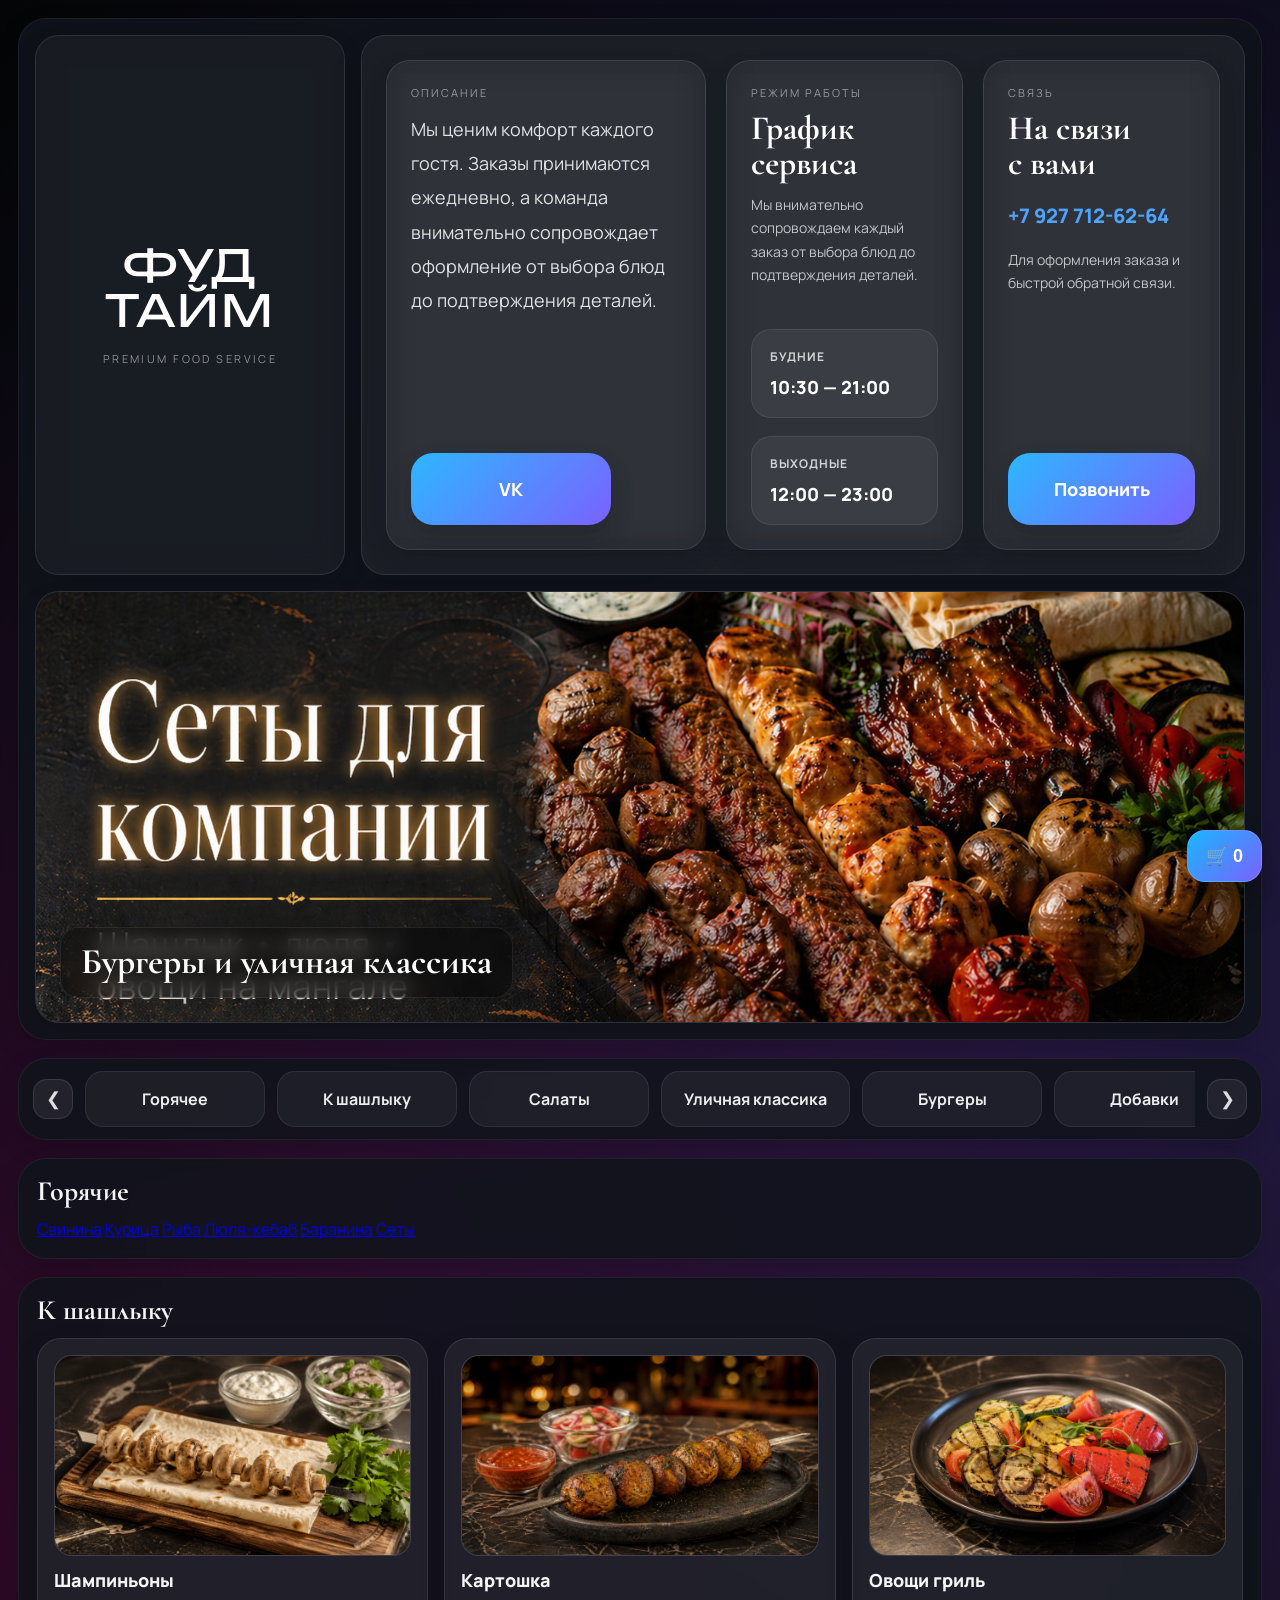
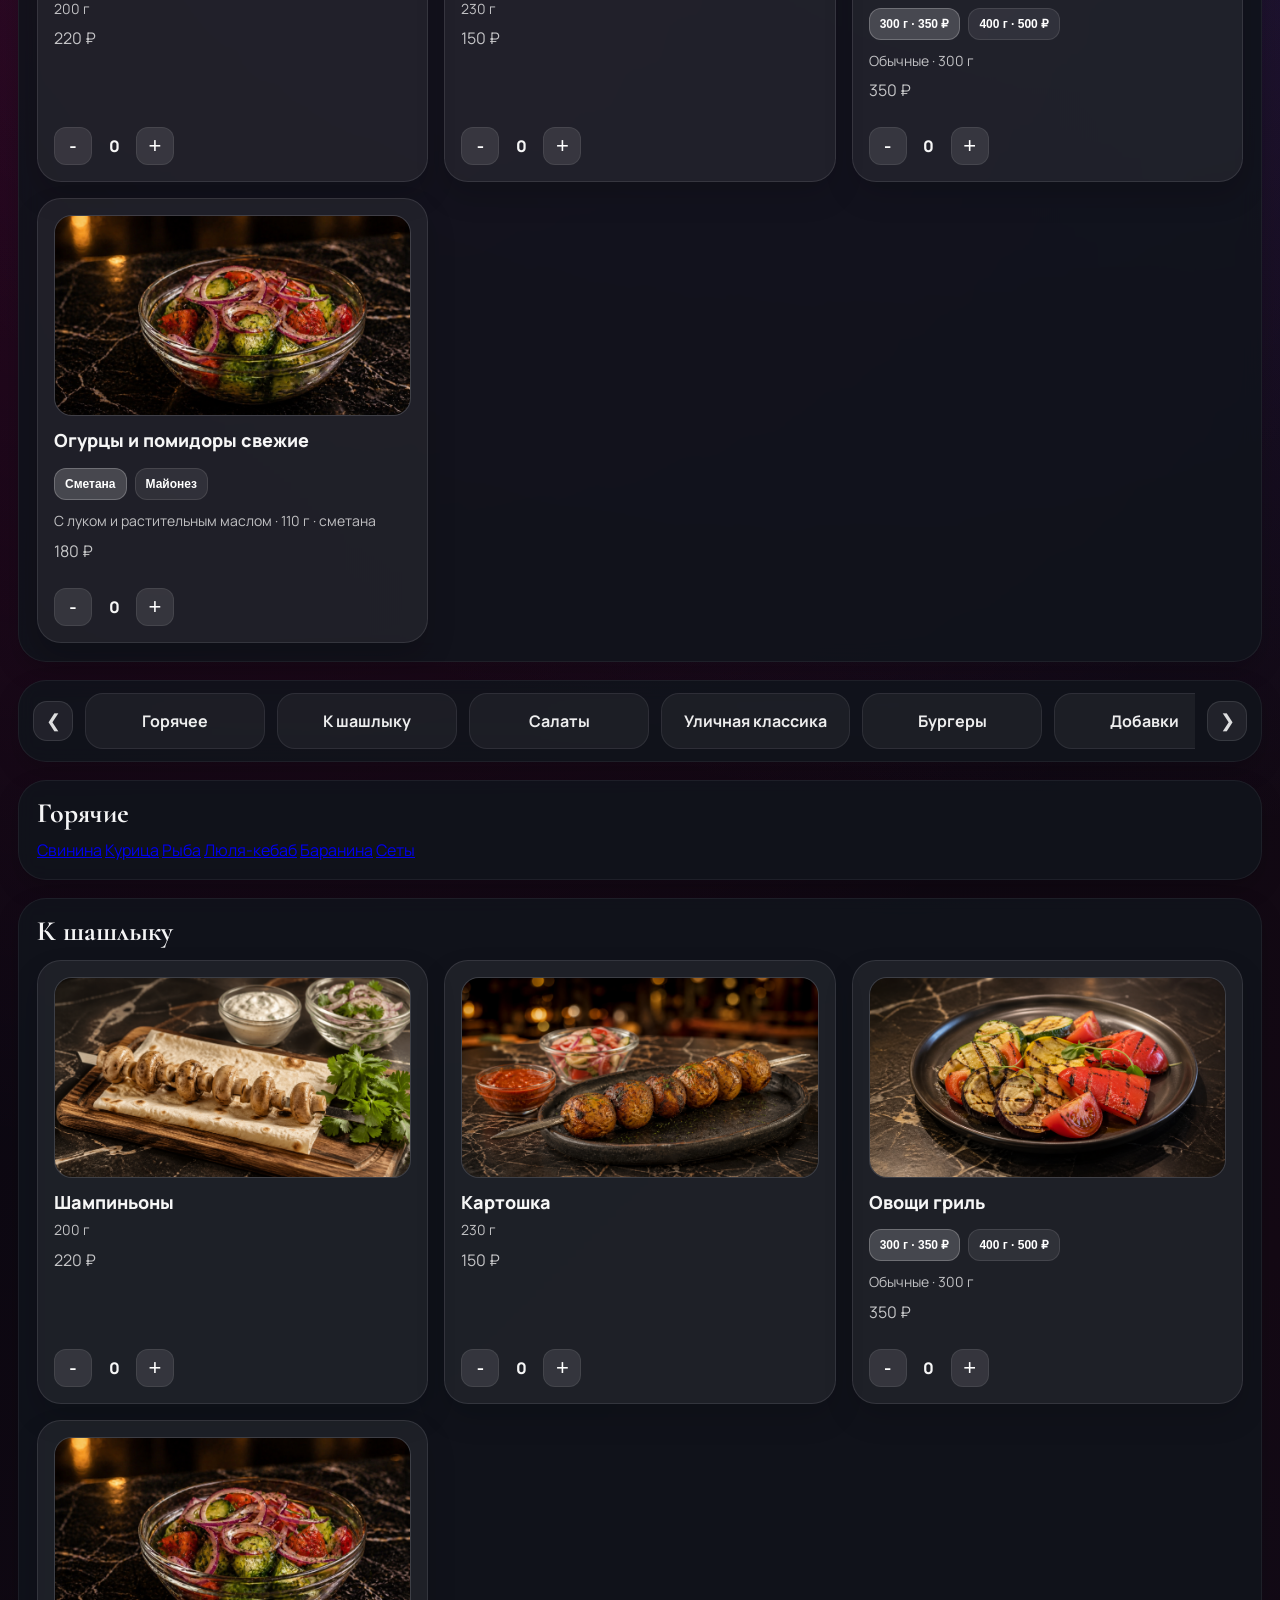
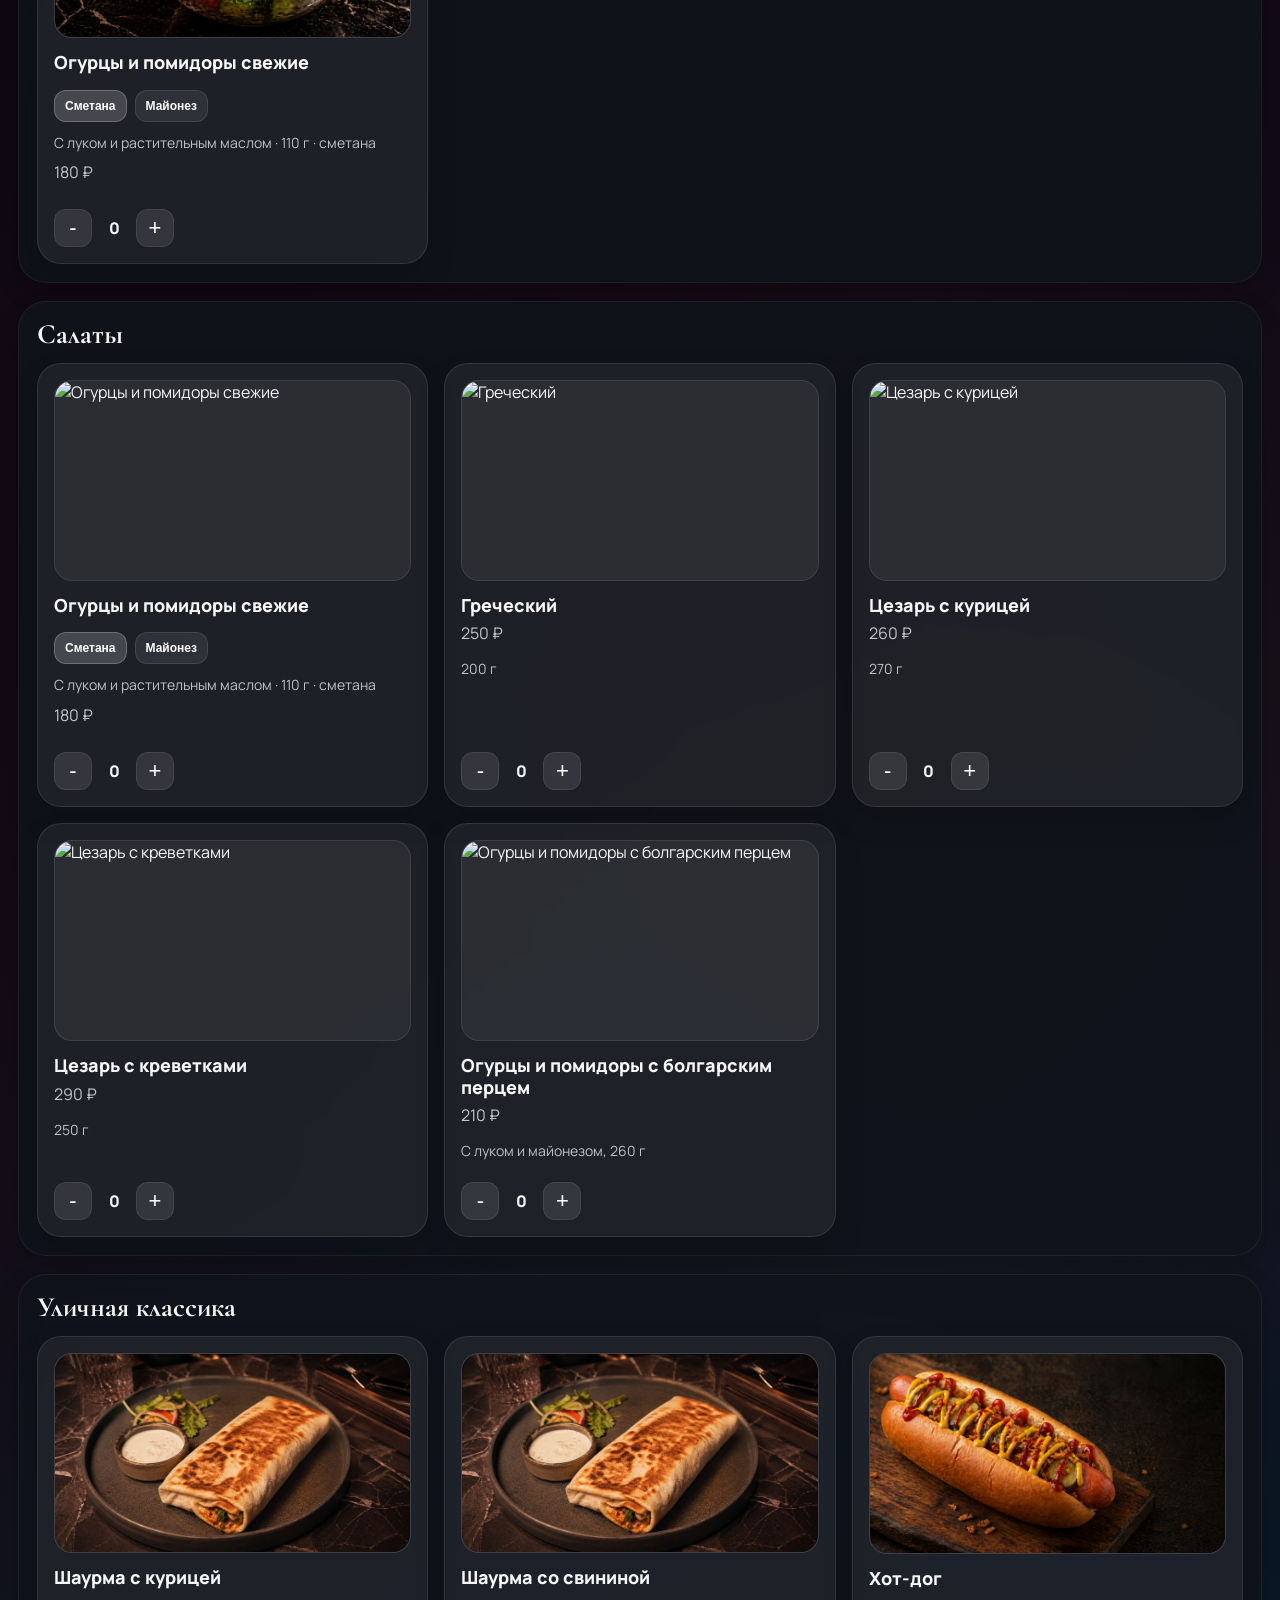
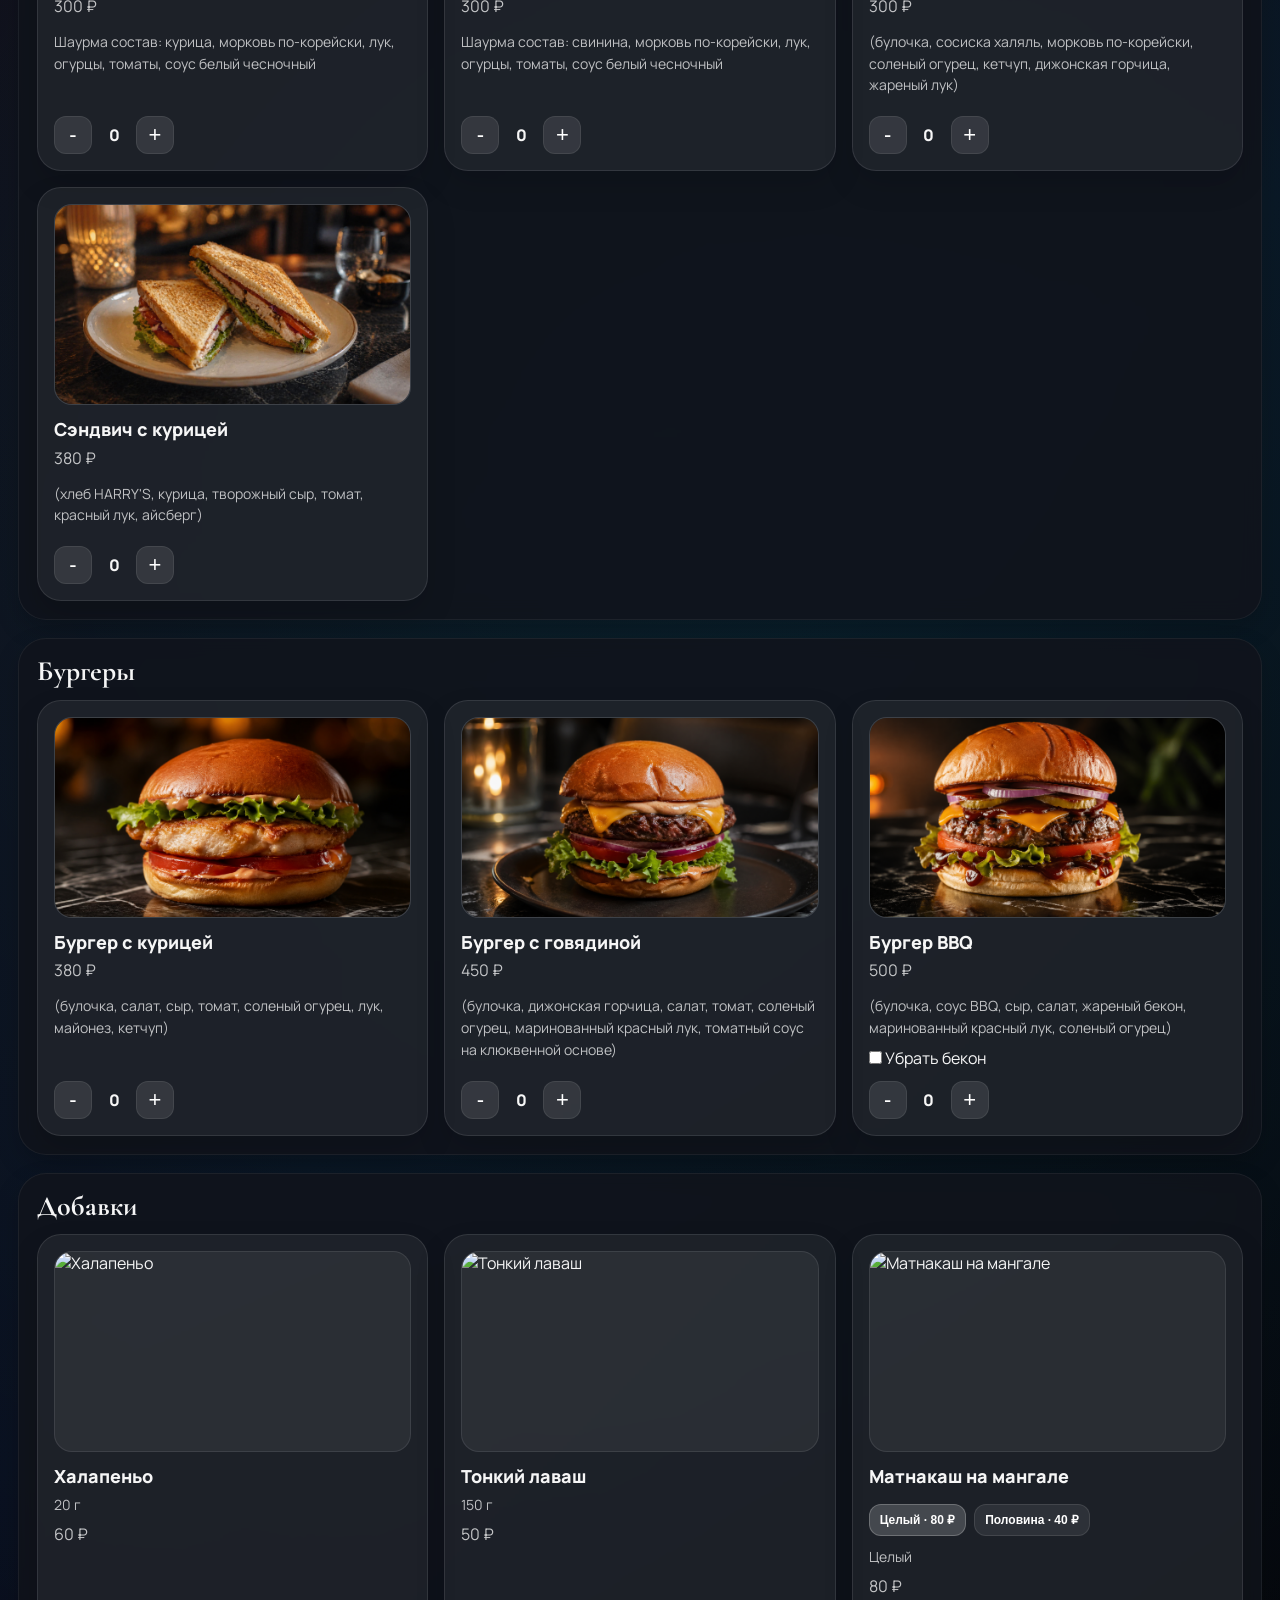
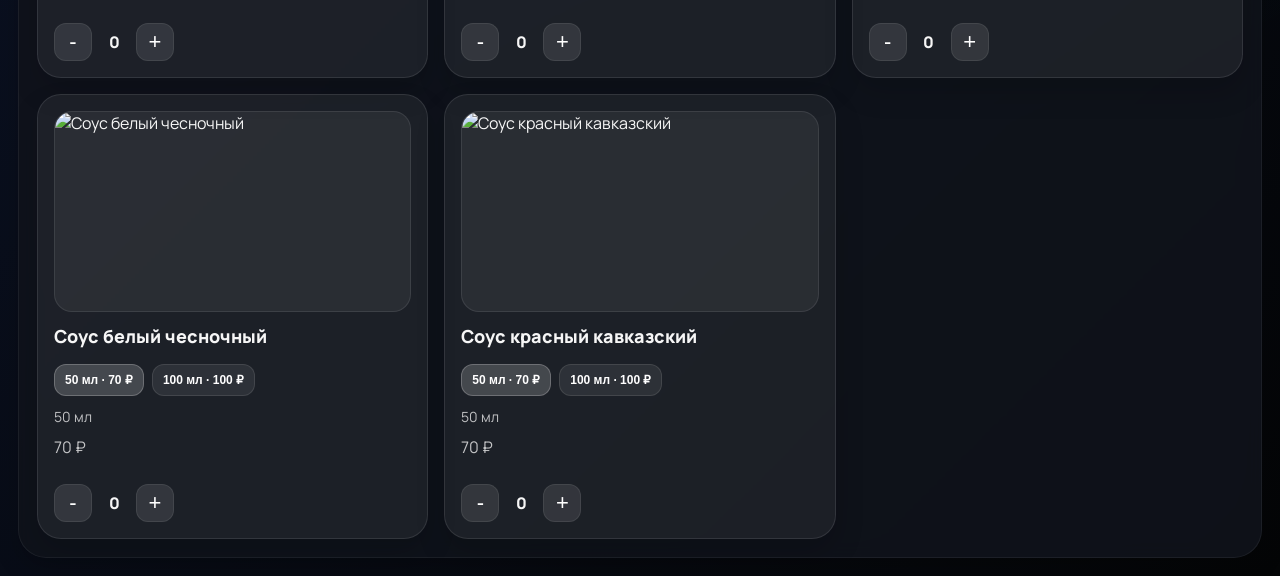
==== commit 59217cae: "Update index.html" ====
--- a/index.html
+++ b/index.html
@@ -63,101 +63,112 @@
     }
 
     .hero {
-      padding: 14px;
+      padding: 16px;
     }
 
     .hero-top {
       display: grid;
-      grid-template-columns: 210px 1fr;
-      gap: 14px;
+      grid-template-columns: 310px 1fr;
+      gap: 16px;
       align-items: stretch;
     }
 
-    .hero-right-wrap {
-      display: grid;
-      grid-template-columns: 1.05fr 0.72fr 0.8fr;
-      gap: 14px;
-      align-items: stretch;
-    }
-
-    .hero-bottom {
-      display: grid;
-      grid-template-columns: 1fr;
-      gap: 14px;
-      margin-top: 14px;
-    }
-
-    .hero-card {
+    .hero-right-shell {
       background: rgba(255,255,255,0.05);
       border: 1px solid rgba(255,255,255,0.10);
       backdrop-filter: blur(22px);
       -webkit-backdrop-filter: blur(22px);
       border-radius: 24px;
       box-shadow: 0 14px 30px rgba(0,0,0,0.15);
+      padding: 24px;
+    }
+
+    .hero-right-wrap {
+      display: grid;
+      grid-template-columns: 1.15fr 0.85fr 0.85fr;
+      gap: 20px;
+      height: 100%;
+    }
+
+    .hero-bottom {
+      display: grid;
+      grid-template-columns: 1fr;
+      gap: 16px;
+      margin-top: 16px;
+    }
+
+    .hero-card {
+      background: rgba(255,255,255,0.04);
+      border: 1px solid rgba(255,255,255,0.10);
+      backdrop-filter: blur(18px);
+      -webkit-backdrop-filter: blur(18px);
+      border-radius: 24px;
+      box-shadow: 0 10px 24px rgba(0,0,0,0.12);
     }
 
     .hero-brand {
-      min-height: 280px;
+      min-height: 540px;
       display: flex;
       align-items: center;
       justify-content: center;
       text-align: center;
-      padding: 20px;
+      padding: 24px;
     }
 
     .hero-brand-title {
       font-family: 'Unbounded', sans-serif;
-      font-size: 30px;
-      line-height: 1.05;
+      font-size: 44px;
+      line-height: 1.02;
       letter-spacing: 0.04em;
       text-transform: uppercase;
       color: #fff;
     }
 
     .hero-brand-subtitle {
-      margin-top: 14px;
-      font-size: 10px;
+      margin-top: 18px;
+      font-size: 11px;
+      letter-spacing: 0.22em;
+      text-transform: uppercase;
+      color: rgba(255,255,255,0.50);
+    }
+
+    .hero-about,
+    .hero-schedule,
+    .hero-contact {
+      min-height: 100%;
+      padding: 24px;
+      display: flex;
+      flex-direction: column;
+    }
+
+    .hero-mini-label {
+      font-size: 11px;
       letter-spacing: 0.18em;
       text-transform: uppercase;
       color: rgba(255,255,255,0.50);
-    }
-
-    .hero-about,
-    .hero-schedule,
-    .hero-contact {
-      min-height: 280px;
-      padding: 20px;
-      display: flex;
-      flex-direction: column;
-    }
-
-    .hero-about {
-      justify-content: space-between;
-      gap: 16px;
-    }
-
-    .hero-title,
-    .section-title {
+      margin-bottom: 12px;
+    }
+
+    .hero-title {
       font-family: 'Cormorant Garamond', serif;
-      font-size: 28px;
+      font-size: 34px;
       line-height: 1.02;
       font-weight: 700;
-      margin-bottom: 10px;
+      margin-bottom: 12px;
       color: #fff;
     }
 
     .hero-about-text {
-      font-size: 16px;
+      font-size: 18px;
+      line-height: 1.9;
+      color: rgba(255,255,255,0.86);
+    }
+
+    .hero-note {
+      color: rgba(255,255,255,0.72);
+      font-size: 14px;
       line-height: 1.65;
-      color: rgba(255,255,255,0.86);
-    }
-
-    .hero-note,
-    .section-note {
-      color: rgba(255,255,255,0.72);
-      font-size: 13px;
-      line-height: 1.55;
-      margin-bottom: 14px;
+      margin-bottom: 18px;
     }
 
     .hero-about-btn,
@@ -165,36 +176,56 @@
       display: inline-flex;
       align-items: center;
       justify-content: center;
-      width: 100%;
-      min-height: 54px;
-      border-radius: 18px;
+      min-height: 72px;
+      padding: 0 28px;
+      border-radius: 22px;
       text-decoration: none;
       color: #fff;
       font-weight: 800;
-      font-size: 17px;
-      background: var(--button);
+      font-size: 18px;
+      background: linear-gradient(135deg,#2db7ff 0%,#7b61ff 100%);
       box-shadow: 0 12px 24px rgba(0,0,0,0.20);
     }
 
+    .hero-about-btn {
+      width: 200px;
+      margin-top: auto;
+    }
+
     .hero-schedule {
-      justify-content: space-between;
-    }
-
-    .hero-schedule-time {
+      justify-content: flex-start;
+    }
+
+    .hero-schedule .hero-note {
+      margin-bottom: 20px;
+    }
+
+    .schedule-stack {
       display: flex;
       flex-direction: column;
-      gap: 10px;
+      gap: 18px;
       margin-top: auto;
     }
 
-    .hero-time-box {
-      padding: 14px 16px;
-      border-radius: 16px;
+    .schedule-item {
+      padding: 18px;
+      border-radius: 20px;
       background: rgba(255,255,255,0.06);
       border: 1px solid rgba(255,255,255,0.08);
-      font-size: 16px;
+    }
+
+    .schedule-item strong {
+      display: block;
+      font-size: 12px;
+      letter-spacing: 0.08em;
+      text-transform: uppercase;
+      color: rgba(255,255,255,0.78);
+      margin-bottom: 10px;
+    }
+
+    .schedule-item span {
+      font-size: 18px;
       font-weight: 800;
-      line-height: 1.4;
       color: #fff;
     }
 
@@ -202,24 +233,24 @@
       justify-content: space-between;
     }
 
-    .hero-contact-top {
-      display: flex;
-      flex-direction: column;
-    }
-
     .hero-phone {
       display: inline-block;
-      margin-top: 6px;
-      margin-bottom: 12px;
-      font-size: 18px;
+      margin-top: 8px;
+      margin-bottom: 18px;
+      font-size: 20px;
       font-weight: 800;
       line-height: 1.45;
       color: #4ea3ff;
       text-decoration: none;
     }
 
+    .hero-call-btn {
+      width: 100%;
+      margin-top: auto;
+    }
+
     .hero-photo-card {
-      min-height: 300px;
+      min-height: 430px;
       overflow: hidden;
       position: relative;
     }
@@ -228,9 +259,10 @@
       position: relative;
       width: 100%;
       height: 100%;
-      min-height: 300px;
-    }
-        .slider {
+      min-height: 430px;
+    }
+
+    .slider {
       position: relative;
       width: 100%;
       height: 100%;
@@ -251,18 +283,18 @@
 
     .hero-photo-caption {
       position: absolute;
-      left: 16px;
-      bottom: 16px;
+      left: 24px;
+      bottom: 24px;
       max-width: 520px;
-      padding: 14px 18px;
+      padding: 16px 20px;
       border-radius: 18px;
-      background: rgba(0,0,0,0.38);
+      background: rgba(0,0,0,0.34);
       border: 1px solid rgba(255,255,255,0.08);
       backdrop-filter: blur(10px);
       -webkit-backdrop-filter: blur(10px);
       color: #fff;
       font-family: 'Cormorant Garamond', serif;
-      font-size: 34px;
+      font-size: 36px;
       line-height: 1.02;
       font-weight: 700;
     }
@@ -329,34 +361,11 @@
     }
 
     .section-title {
+      font-family: 'Cormorant Garamond', serif;
+      font-size: 28px;
+      line-height: 1.02;
       margin-bottom: 12px;
-    }
-
-    .hot-grid {
-      display: grid;
-      gap: 16px;
-      margin-top: 14px;
-    }
-
-    .hot-grid-6 {
-      grid-template-columns: repeat(4, minmax(0, 1fr));
-    }
-
-    .hot-pill {
-      text-decoration: none;
-      color: #fff;
-      min-height: 112px;
-      padding: 18px 20px;
-      border-radius: 999px;
-      background: rgba(255,255,255,0.06);
-      border: 1px solid rgba(255,255,255,0.10);
-      box-shadow: 0 14px 30px rgba(0,0,0,0.14);
-      display: flex;
-      align-items: center;
-      justify-content: center;
-      text-align: center;
-      font-size: 20px;
-      font-weight: 800;
+      font-weight: 700;
     }
 
     .product-grid {
@@ -428,11 +437,12 @@
     }
 
     .product-card-price {
-      color: var(--muted);
+      color: rgba(255,255,255,0.74);
       font-size: 16px;
       margin-bottom: 14px;
     }
-        .qty {
+
+    .qty {
       display: flex;
       align-items: center;
       gap: 10px;
@@ -468,7 +478,7 @@
 
     .variant-btn {
       border: 1px solid rgba(255,255,255,0.10);
-      background: var(--chip);
+      background: rgba(255,255,255,0.08);
       color: #fff;
       border-radius: 12px;
       padding: 8px 10px;
@@ -478,42 +488,21 @@
     }
 
     .variant-btn.active {
-      background: var(--chip-active);
+      background: rgba(255,255,255,0.18);
       border-color: rgba(255,255,255,0.22);
     }
 
-    .option-check {
-      display: flex;
-      align-items: center;
-      gap: 8px;
-      margin-top: 10px;
-      font-size: 13px;
-      color: rgba(255,255,255,0.9);
-    }
-
-    .option-check input {
-      width: 16px;
-      height: 16px;
-      accent-color: #7b61ff;
-    }
-
-    @media (max-width: 1100px) {
+    @media (max-width: 1200px) {
       .hero-top {
-        grid-template-columns: 200px 1fr;
+        grid-template-columns: 250px 1fr;
       }
 
       .hero-right-wrap {
         grid-template-columns: 1fr;
       }
-    }
-
-    @media (max-width: 1180px) {
-      .hot-grid-6 {
-        grid-template-columns: repeat(2, minmax(0, 1fr));
-      }
-
-      .product-grid {
-        grid-template-columns: repeat(2, minmax(0, 1fr));
+
+      .hero-brand {
+        min-height: auto;
       }
     }
 
@@ -529,6 +518,15 @@
 
       .hero-top {
         grid-template-columns: 1fr;
+      }
+
+      .hero-right-shell {
+        padding: 16px;
+      }
+
+      .hero-right-wrap {
+        grid-template-columns: 1fr;
+        gap: 14px;
       }
 
       .hero-brand,
@@ -540,29 +538,30 @@
       }
 
       .hero-brand-title {
-        font-size: 28px;
+        font-size: 30px;
       }
 
       .hero-title,
       .section-title {
-        font-size: 25px;
+        font-size: 28px;
       }
 
       .hero-about-text,
       .hero-note,
-      .hero-phone,
-      .hero-time-box {
+      .hero-phone {
         font-size: 15px;
       }
 
       .hero-about-btn,
       .hero-call-btn {
         width: 100%;
+        min-height: 58px;
+        font-size: 17px;
       }
 
       .hero-photo-card,
       .hero-photo-inner {
-        min-height: 220px;
+        min-height: 240px;
       }
 
       .hero-photo-caption {
@@ -578,7 +577,6 @@
         display: none;
       }
 
-      .hot-grid-6,
       .product-grid {
         grid-template-columns: 1fr;
       }
@@ -635,39 +633,55 @@
         <div class="hero-card hero-brand">
           <div>
             <div class="hero-brand-title">ФУД<br>ТАЙМ</div>
-            <div class="hero-brand-subtitle">premium food service</div>
-          </div>
-        </div>
-
-        <div class="hero-right-wrap">
-          <div class="hero-card hero-about">
-            <div class="hero-title">Вкусно, быстро, с заботой</div>
-            <div class="hero-about-text">
-              Мы ценим комфорт каждого гостя. Заказы принимаются ежедневно, а команда внимательно сопровождает оформление от выбора блюд до подтверждения деталей.
-            </div>
-
-            <a href="#" class="hero-about-btn">VK</a>
-          </div>
-
-          <div class="hero-card hero-schedule">
-            <div class="hero-title">График работы</div>
-
-            <div class="hero-schedule-time">
-              <div class="hero-time-box">Будние: 10:30 — 21:00</div>
-              <div class="hero-time-box">Выходные: 12:00 — 23:00</div>
-            </div>
-          </div>
-
-          <div class="hero-card hero-contact">
-            <div class="hero-contact-top">
-              <div class="hero-title">Связь</div>
+            <div class="hero-brand-subtitle">PREMIUM FOOD SERVICE</div>
+          </div>
+        </div>
+
+        <div class="hero-right-shell">
+          <div class="hero-right-wrap">
+            <div class="hero-card hero-about">
+              <div class="hero-mini-label">Описание</div>
+              <div class="hero-about-text">
+                Мы ценим комфорт каждого гостя. Заказы принимаются ежедневно, а команда внимательно сопровождает оформление от выбора блюд до подтверждения деталей.
+              </div>
+
+              <a href="#" class="hero-about-btn">VK</a>
+            </div>
+
+            <div class="hero-card hero-schedule">
+              <div class="hero-mini-label">Режим работы</div>
+              <div class="hero-title">График<br>сервиса</div>
               <div class="hero-note">
-                Для оформления заказа, уточнения доставки и быстрой обратной связи.
+                Мы внимательно сопровождаем каждый заказ от выбора блюд до подтверждения деталей.
               </div>
-              <a href="tel:+79277126264" class="hero-phone">+7 927 712-62-64</a>
-            </div>
-
-            <a href="tel:+79277126264" class="hero-call-btn">Позвонить</a>
+
+              <div class="schedule-stack">
+                <div class="schedule-item">
+                  <strong>Будние</strong>
+                  <span>10:30 — 21:00</span>
+                </div>
+
+                <div class="schedule-item">
+                  <strong>Выходные</strong>
+                  <span>12:00 — 23:00</span>
+                </div>
+              </div>
+            </div>
+
+            <div class="hero-card hero-contact">
+              <div>
+                <div class="hero-mini-label">Связь</div>
+                <div class="hero-title">На связи<br>с вами</div>
+
+                <a href="tel:+79277126264" class="hero-phone">+7 927 712-62-64</a>
+
+                <div class="hero-note">
+                  Для оформления заказа и быстрой обратной связи.
+                </div>
+              </div>
+
+              <a href="tel:+79277126264" class="hero-call-btn">Позвонить</a>
+            </div>
           </div>
         </div>
       </div>
@@ -676,12 +690,12 @@
         <div class="hero-card hero-photo-card">
           <div class="hero-photo-inner">
             <div class="slider" id="heroSlider">
-              <div class="slide active" style="background-image:url('img/sety-dlya-kompanii.png');"></div>
-              <div class="slide" style="background-image:url('img/burgery-i-ulichnaya-klassika.png');"></div>
+              <div class="slide active" style="background-image:url('img/burgery-i-ulichnaya-klassika.png');"></div>
+              <div class="slide" style="background-image:url('img/sety-dlya-kompanii.png');"></div>
               <div class="slide" style="background-image:url('img/svezhie-salaty-i-yarkie-vkusy.png');"></div>
             </div>
 
-            <div class="hero-photo-caption">Сеты для компании</div>
+            <div class="hero-photo-caption">Бургеры и уличная классика</div>
           </div>
         </div>
       </div>
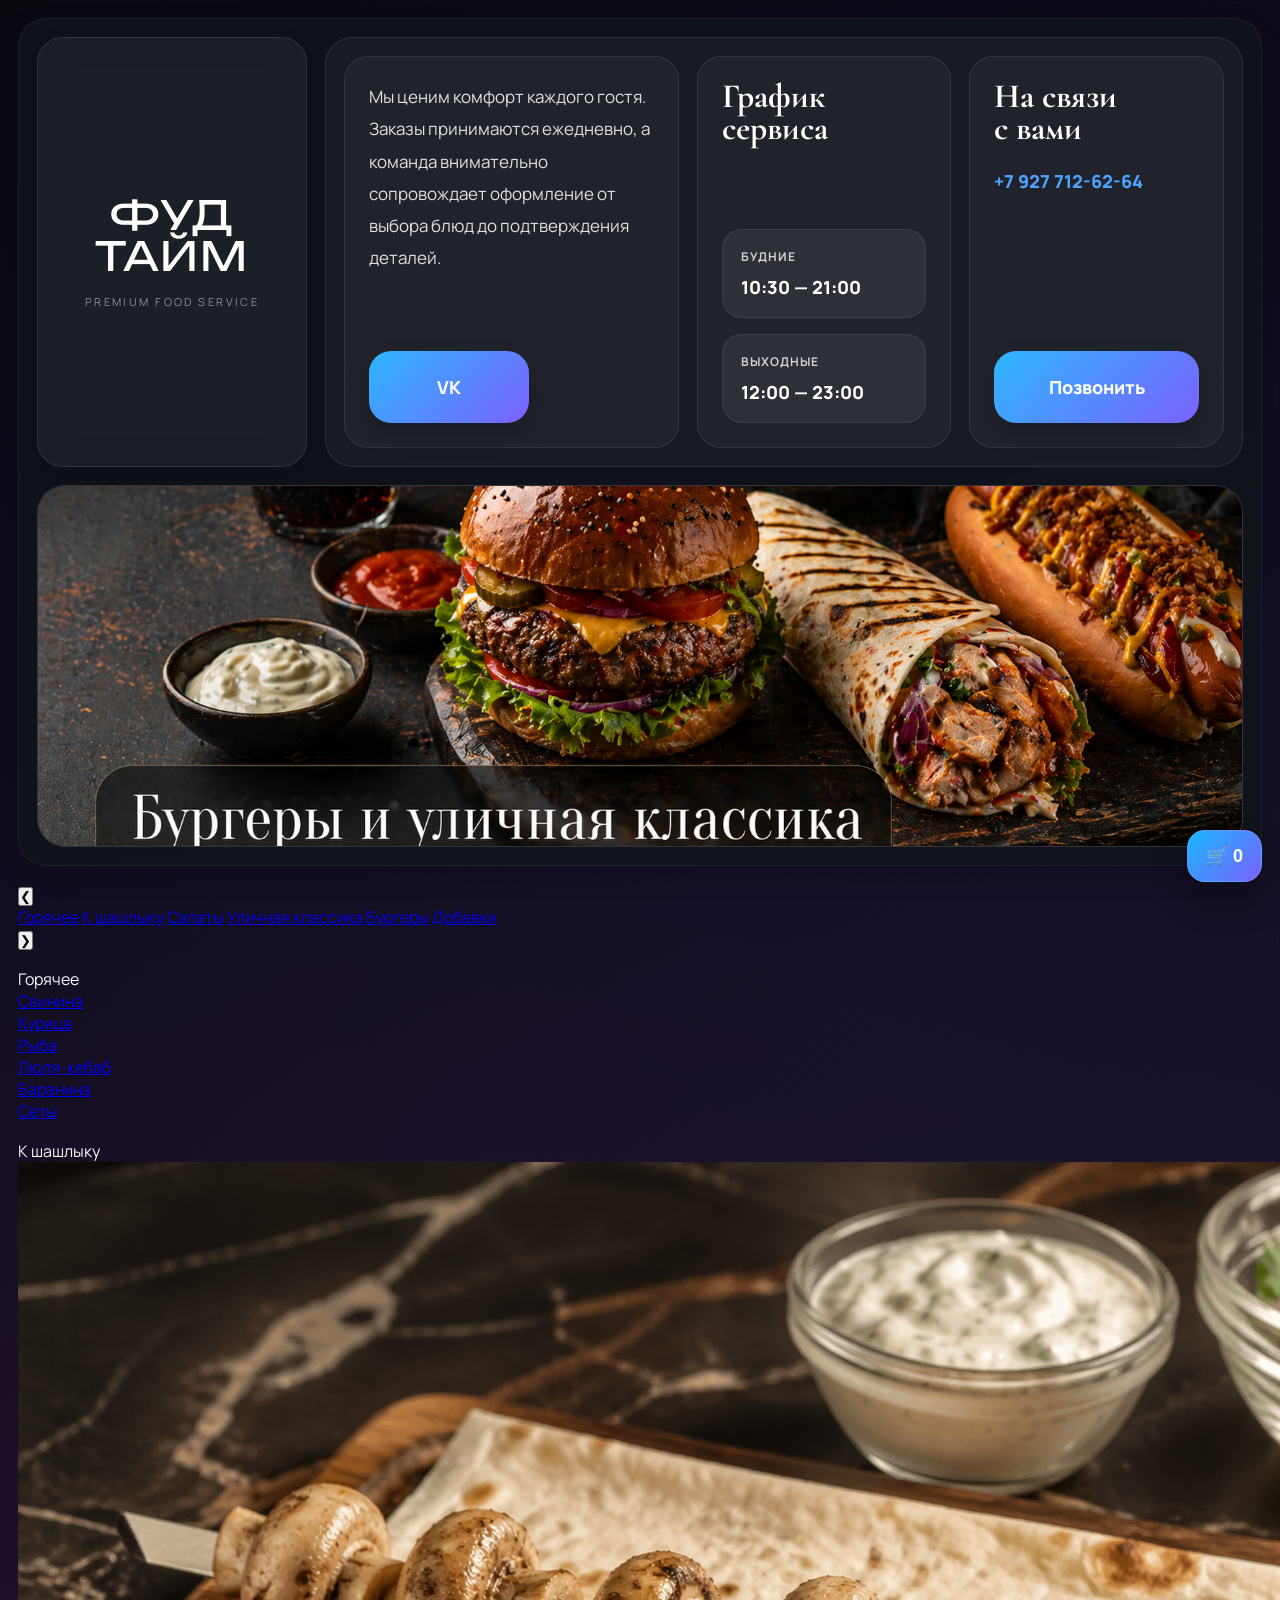
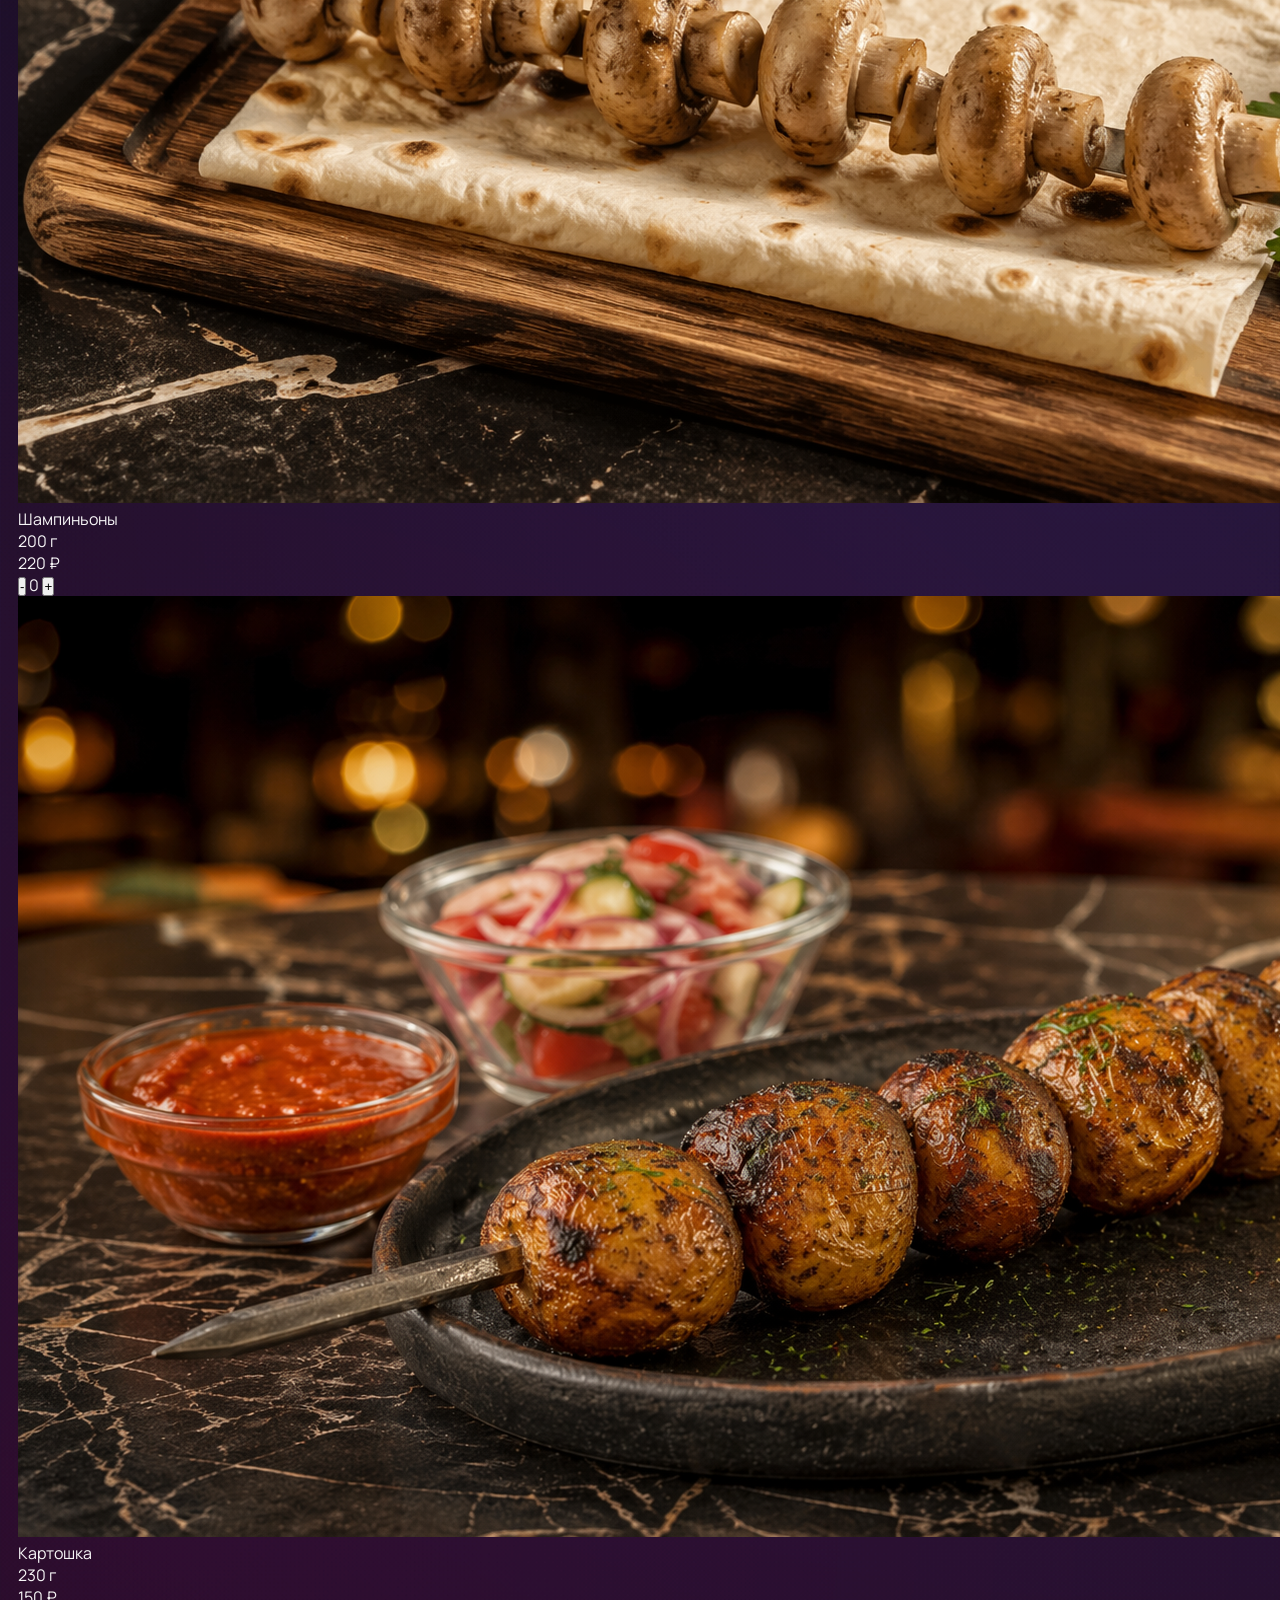
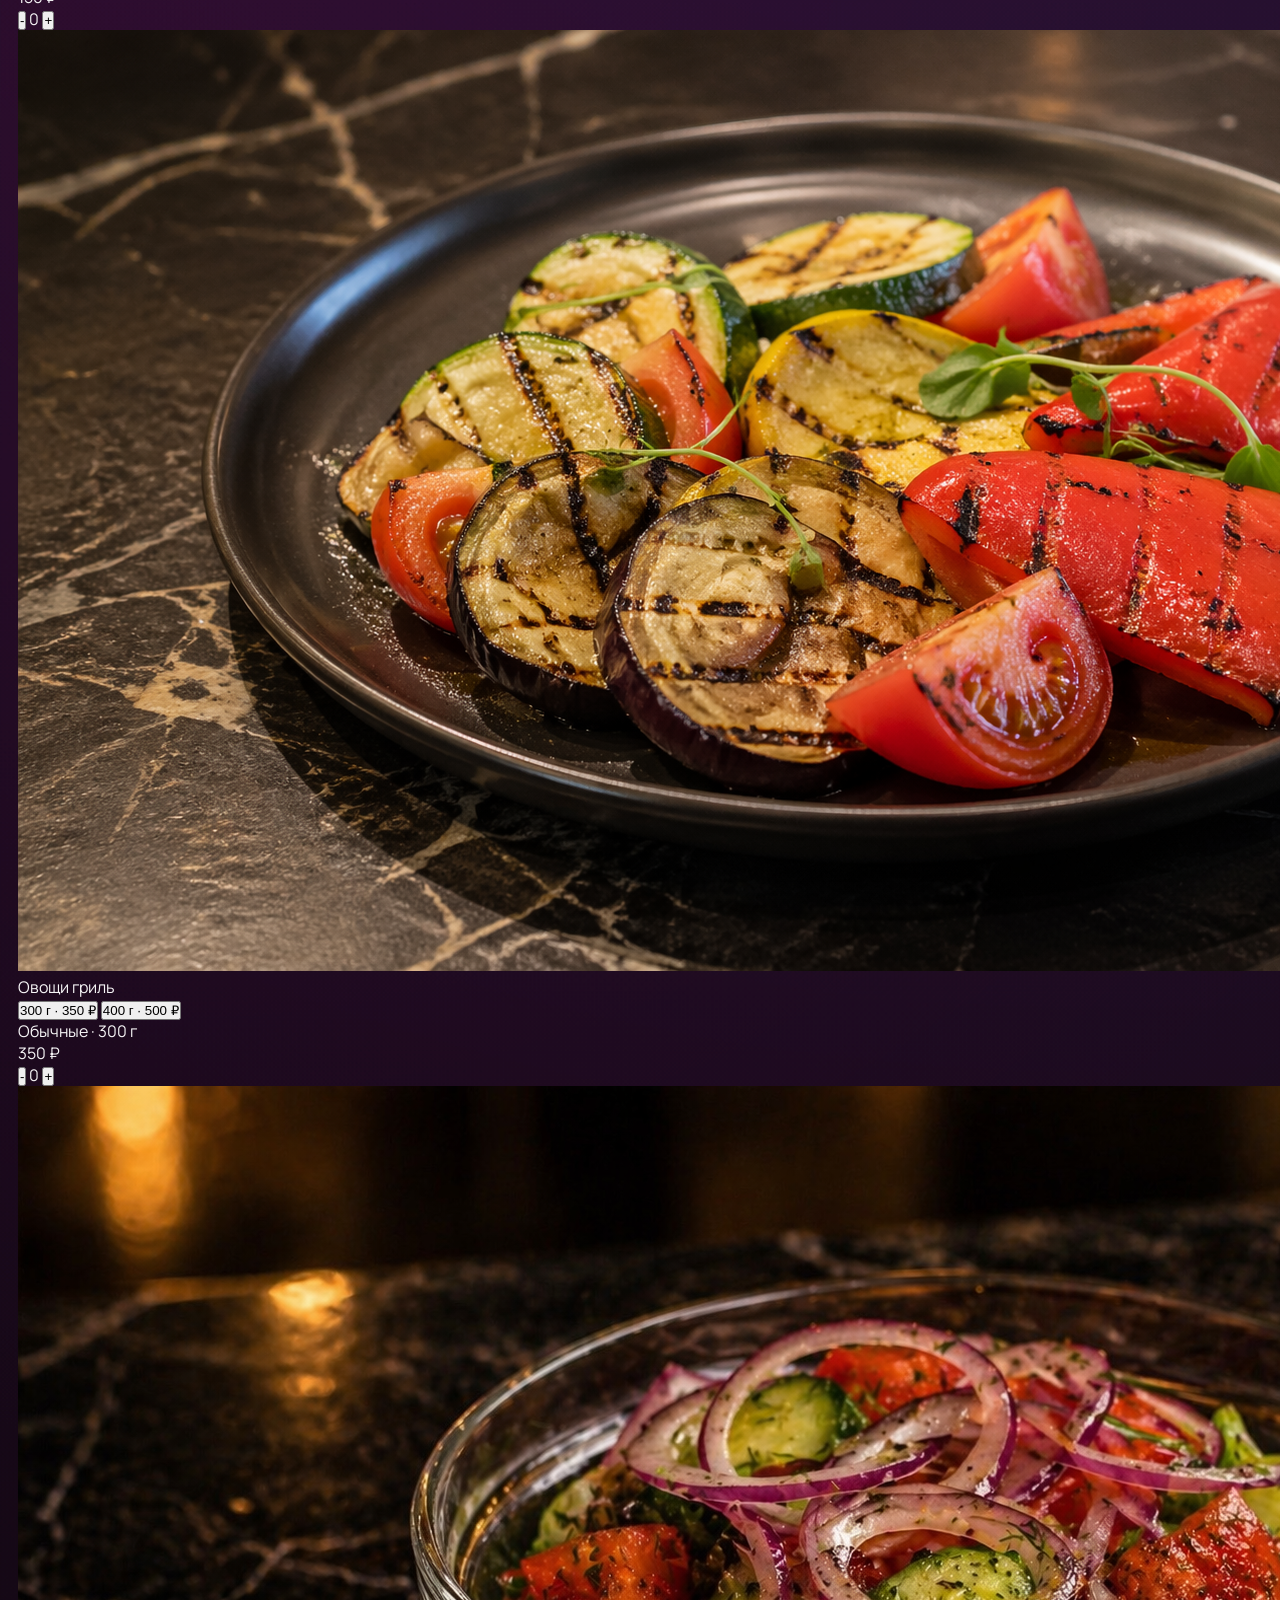
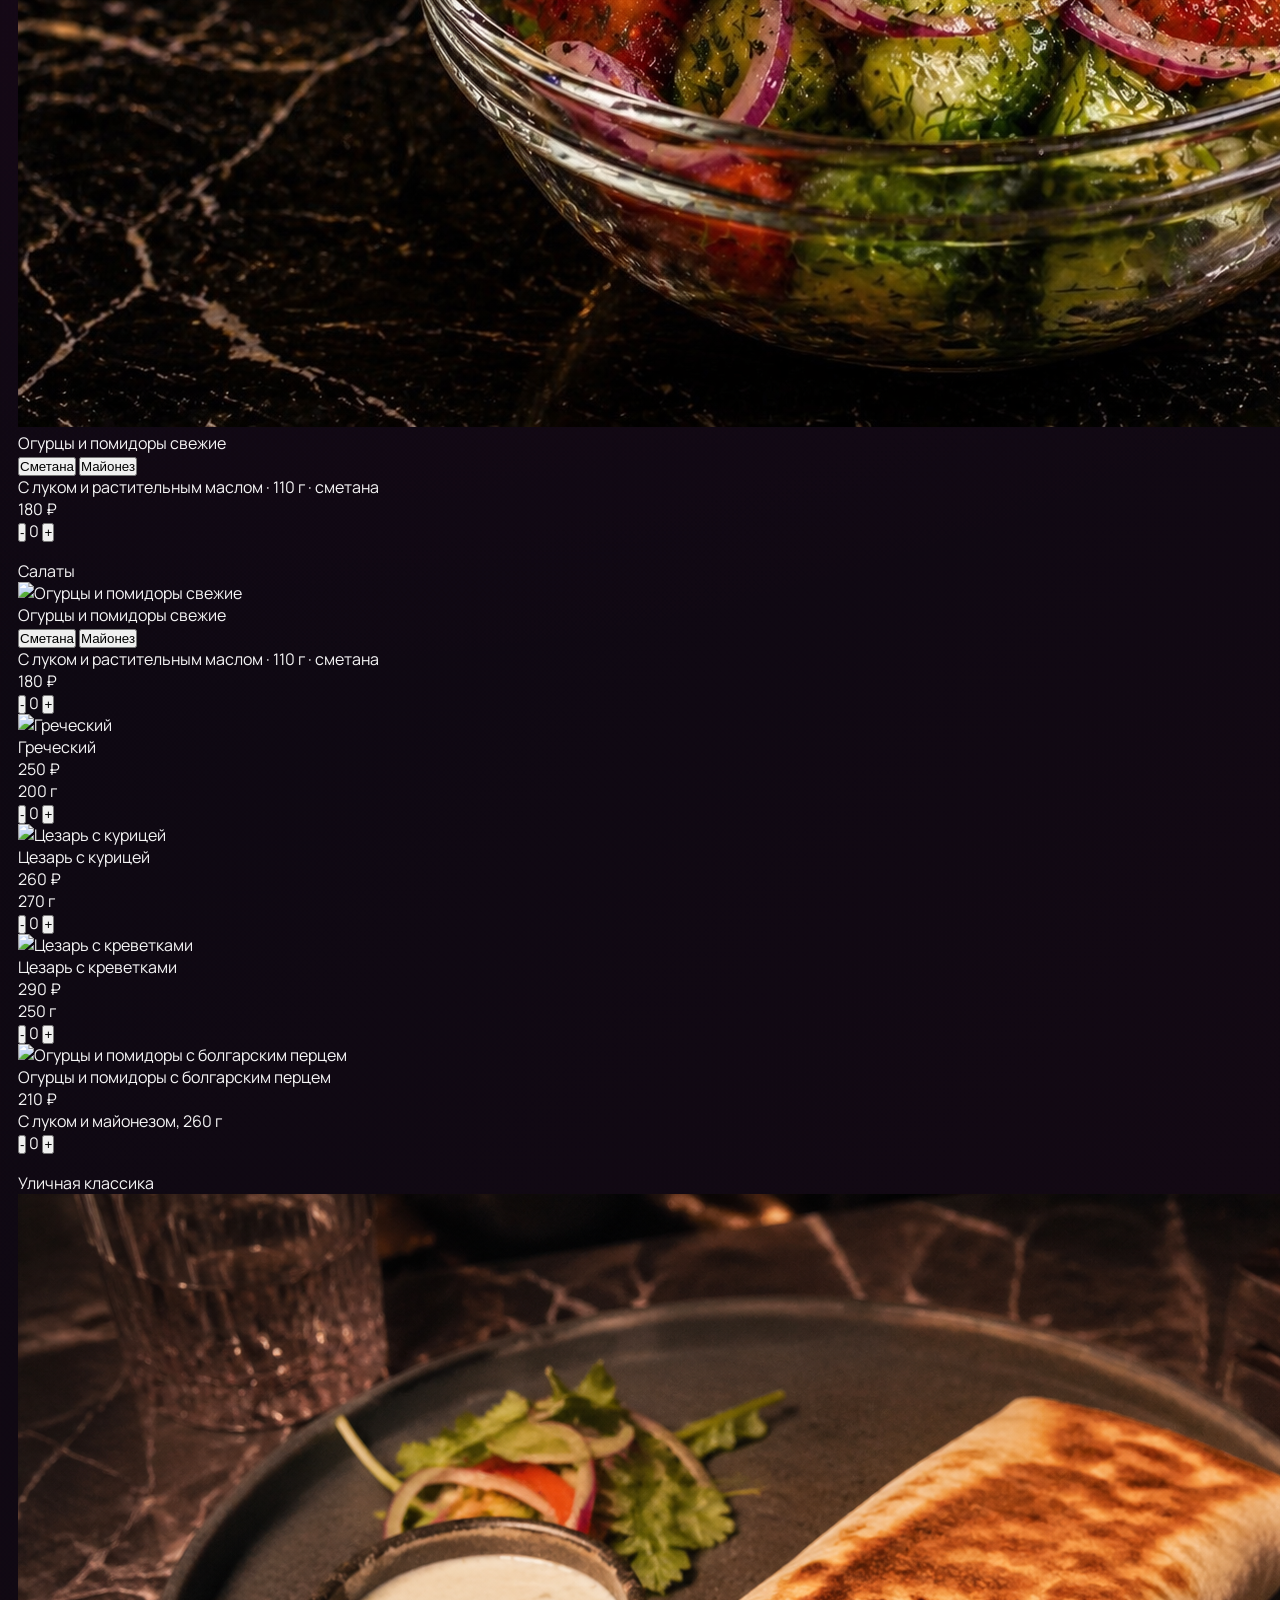
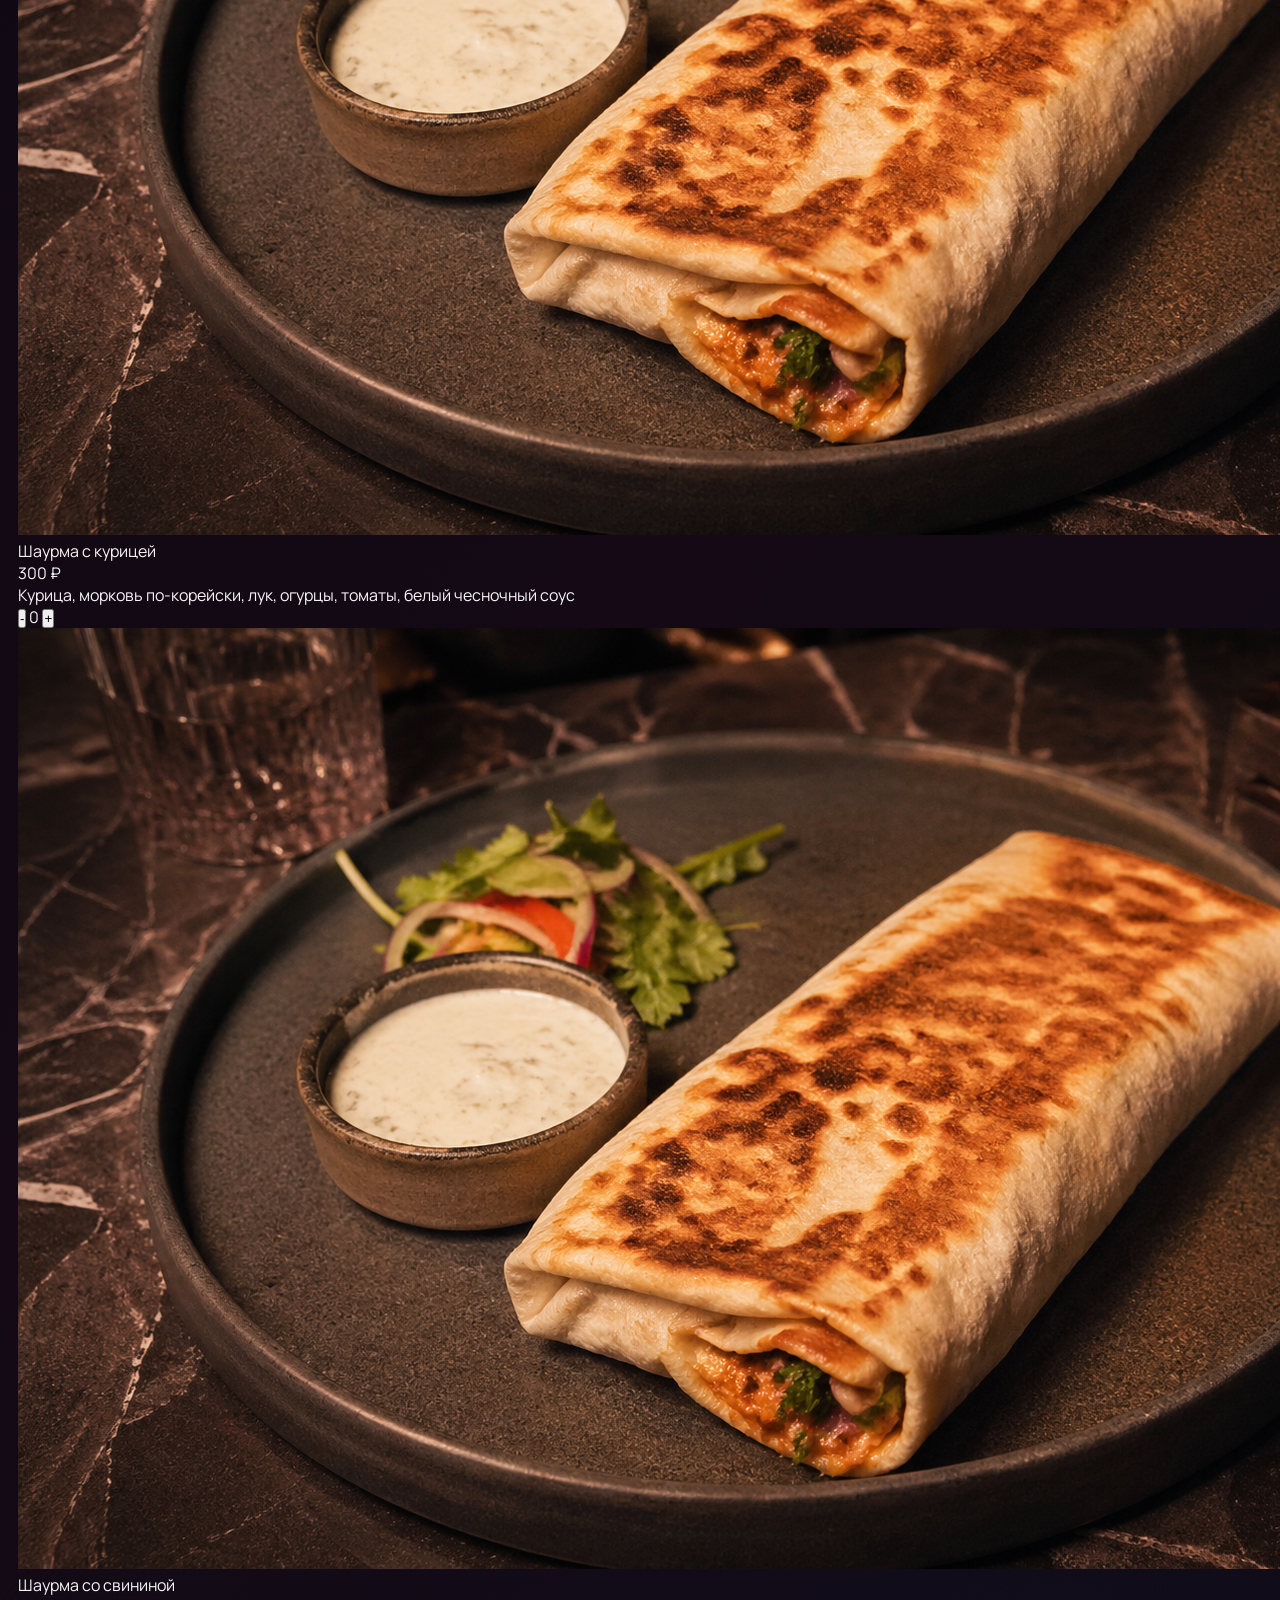
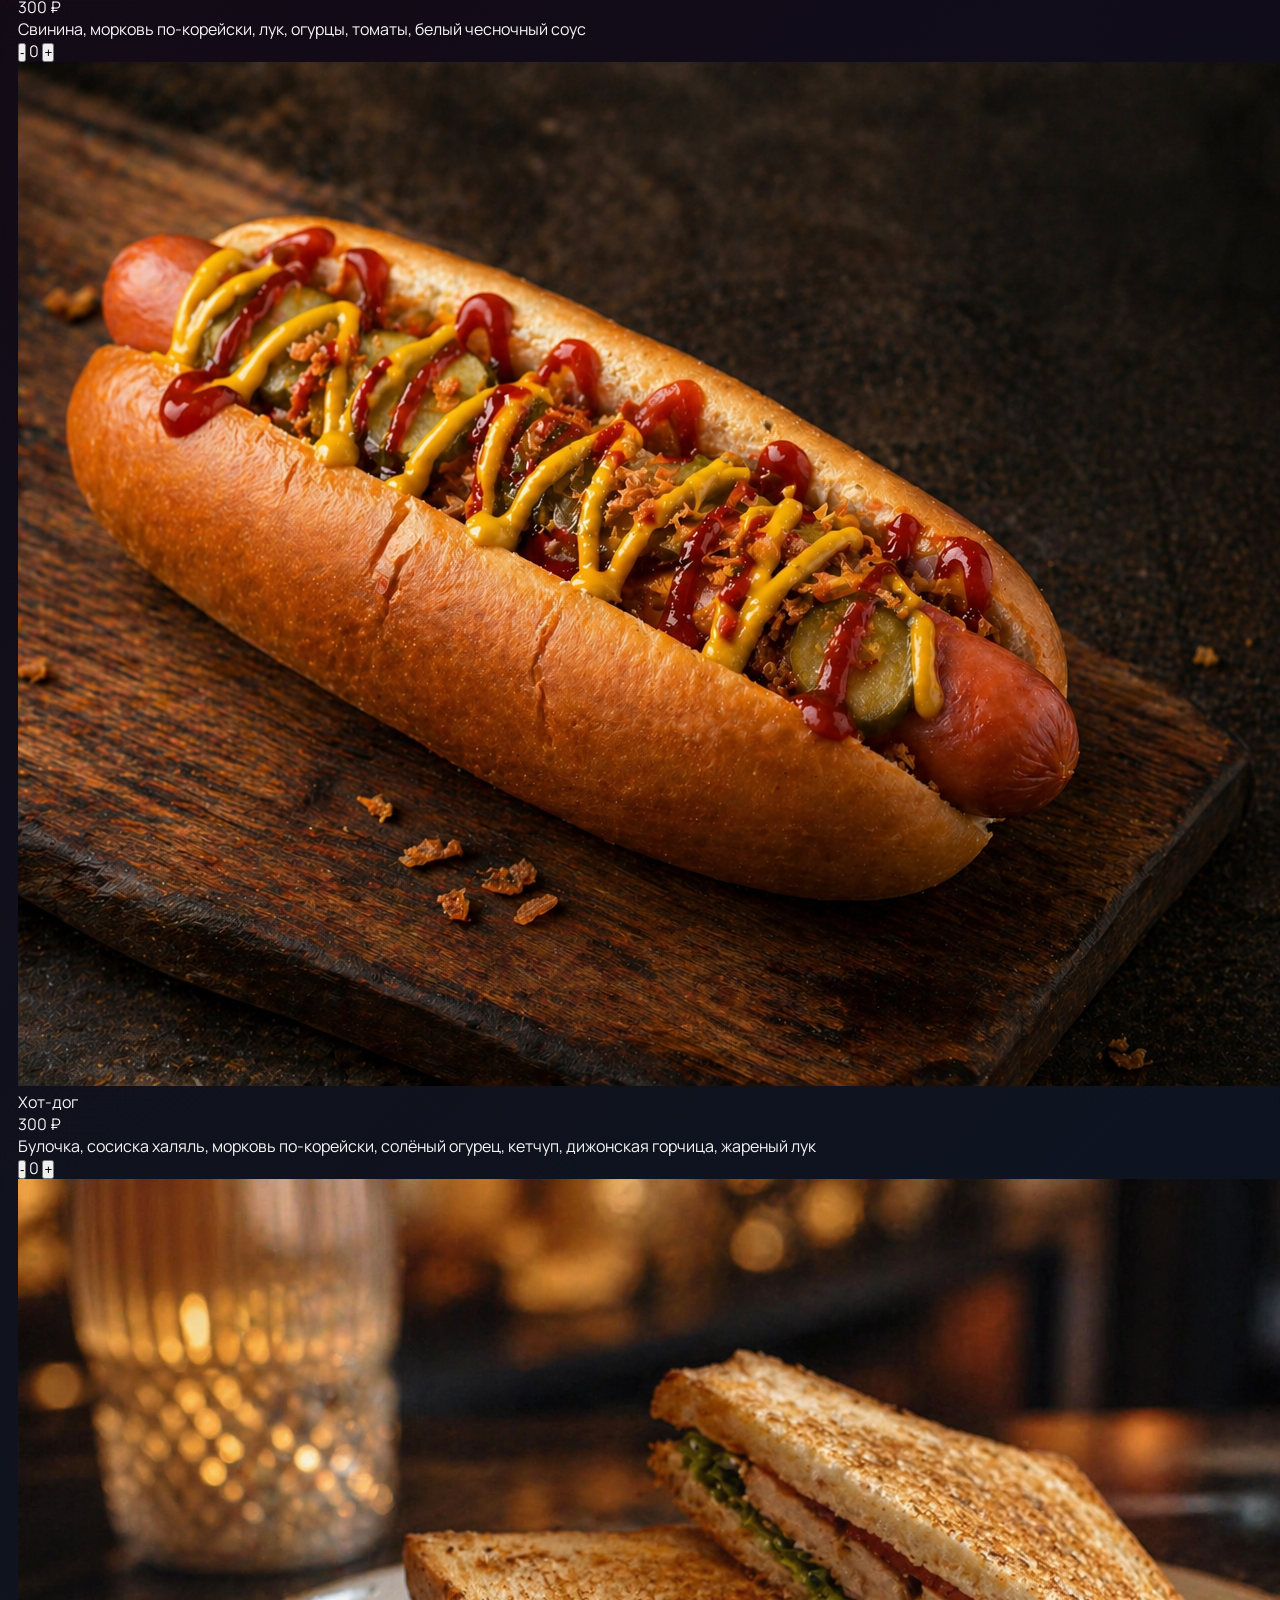
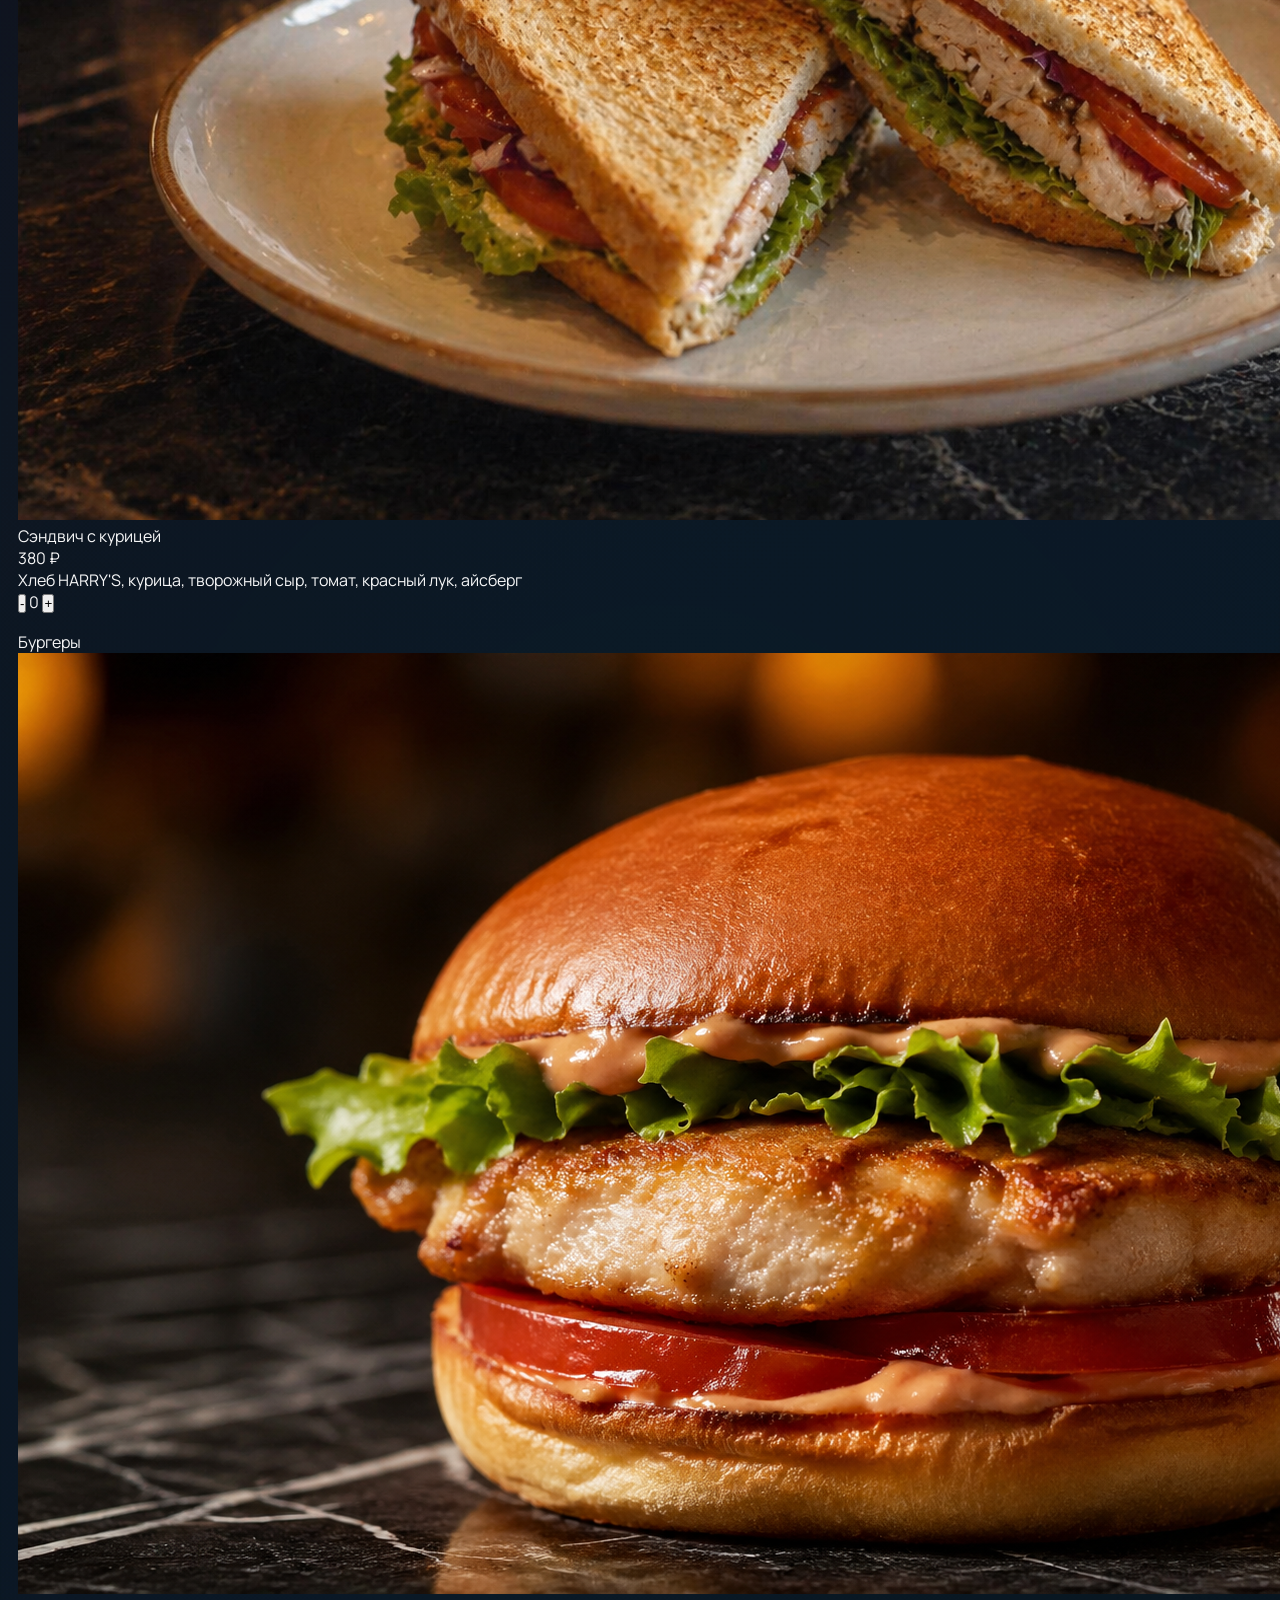
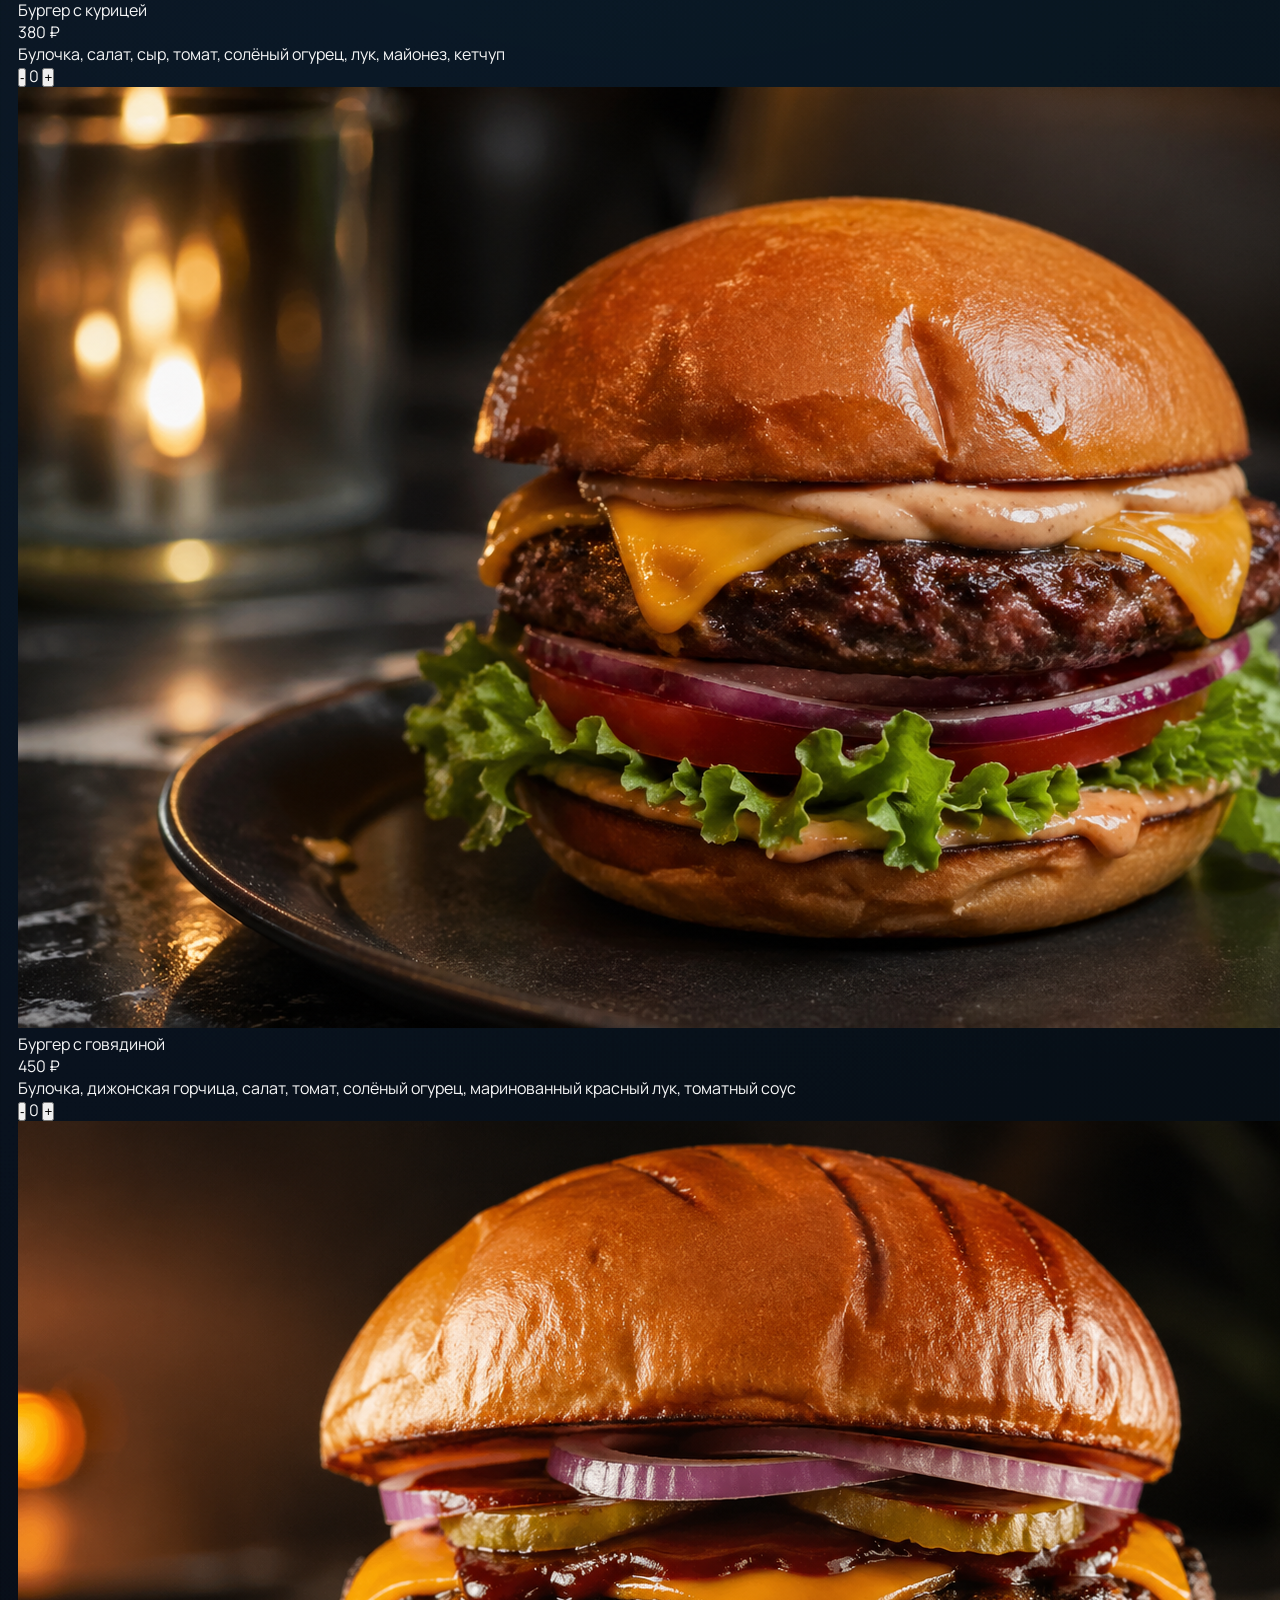
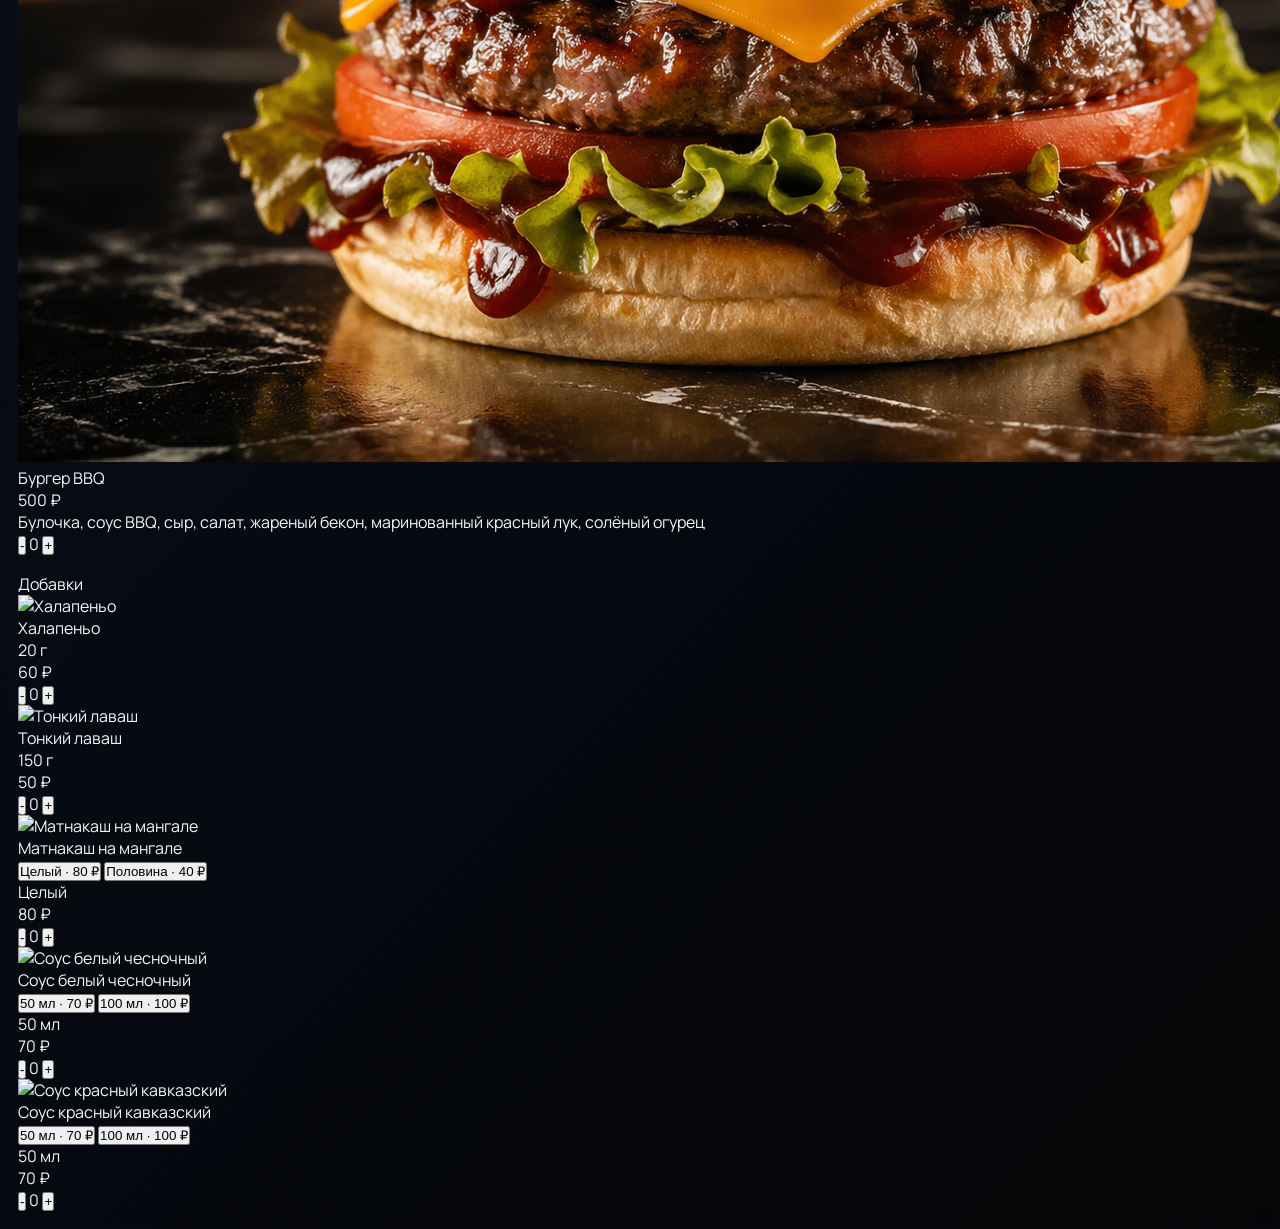
==== commit 1ec6878a: "Update index.html" ====
--- a/index.html
+++ b/index.html
@@ -21,9 +21,6 @@
       --text: rgba(255,255,255,0.96);
       --muted: rgba(255,255,255,0.74);
       --soft: rgba(255,255,255,0.48);
-      --button: linear-gradient(135deg, #18b7ff 0%, #7b61ff 100%);
-      --chip: rgba(255,255,255,0.08);
-      --chip-active: rgba(255,255,255,0.18);
     }
 
     html {
@@ -34,10 +31,9 @@
       font-family: 'Manrope', sans-serif;
       min-height: 100vh;
       background:
-        radial-gradient(circle at 14% 22%, rgba(255, 0, 128, 0.15), transparent 22%),
-        radial-gradient(circle at 86% 14%, rgba(123, 97, 255, 0.20), transparent 24%),
-        radial-gradient(circle at 52% 75%, rgba(0, 255, 200, 0.07), transparent 26%),
-        radial-gradient(circle at 72% 58%, rgba(255, 140, 0, 0.06), transparent 18%),
+        radial-gradient(circle at 14% 22%, rgba(255, 0, 128, 0.12), transparent 22%),
+        radial-gradient(circle at 86% 14%, rgba(123, 97, 255, 0.18), transparent 24%),
+        radial-gradient(circle at 52% 75%, rgba(0, 255, 200, 0.05), transparent 26%),
         linear-gradient(135deg, #040506 0%, #090811 24%, #140914 50%, #0a1020 76%, #040506 100%);
       color: var(--text);
       padding: 18px;
@@ -51,63 +47,34 @@
       gap: 18px;
     }
 
-    .hero,
-    .section-block,
-    .category-shell {
+    .hero {
       background: rgba(16, 20, 28, 0.88);
       border: 1px solid rgba(255,255,255,0.06);
+      border-radius: 28px;
       backdrop-filter: blur(10px);
       -webkit-backdrop-filter: blur(10px);
-      border-radius: 28px;
       box-shadow: 0 10px 24px rgba(0,0,0,0.18);
-    }
-
-    .hero {
-      padding: 16px;
+      padding: 18px;
     }
 
     .hero-top {
       display: grid;
-      grid-template-columns: 310px 1fr;
-      gap: 16px;
+      grid-template-columns: 270px 1fr;
+      gap: 18px;
       align-items: stretch;
     }
 
-    .hero-right-shell {
+    .hero-card {
       background: rgba(255,255,255,0.05);
       border: 1px solid rgba(255,255,255,0.10);
-      backdrop-filter: blur(22px);
-      -webkit-backdrop-filter: blur(22px);
-      border-radius: 24px;
-      box-shadow: 0 14px 30px rgba(0,0,0,0.15);
-      padding: 24px;
-    }
-
-    .hero-right-wrap {
-      display: grid;
-      grid-template-columns: 1.15fr 0.85fr 0.85fr;
-      gap: 20px;
-      height: 100%;
-    }
-
-    .hero-bottom {
-      display: grid;
-      grid-template-columns: 1fr;
-      gap: 16px;
-      margin-top: 16px;
-    }
-
-    .hero-card {
-      background: rgba(255,255,255,0.04);
-      border: 1px solid rgba(255,255,255,0.10);
+      border-radius: 26px;
       backdrop-filter: blur(18px);
       -webkit-backdrop-filter: blur(18px);
-      border-radius: 24px;
-      box-shadow: 0 10px 24px rgba(0,0,0,0.12);
+      box-shadow: 0 12px 28px rgba(0,0,0,0.14);
     }
 
     .hero-brand {
-      min-height: 540px;
+      min-height: 430px;
       display: flex;
       align-items: center;
       justify-content: center;
@@ -117,7 +84,7 @@
 
     .hero-brand-title {
       font-family: 'Unbounded', sans-serif;
-      font-size: 44px;
+      font-size: 40px;
       line-height: 1.02;
       letter-spacing: 0.04em;
       text-transform: uppercase;
@@ -132,43 +99,48 @@
       color: rgba(255,255,255,0.50);
     }
 
+    .hero-right-shell {
+      background: rgba(255,255,255,0.04);
+      border: 1px solid rgba(255,255,255,0.10);
+      border-radius: 28px;
+      padding: 18px;
+      min-height: 430px;
+    }
+
+    .hero-right-grid {
+      display: grid;
+      grid-template-columns: 1.25fr 0.95fr 0.95fr;
+      gap: 18px;
+      height: 100%;
+    }
+
     .hero-about,
     .hero-schedule,
     .hero-contact {
+      background: rgba(255,255,255,0.04);
+      border: 1px solid rgba(255,255,255,0.08);
+      border-radius: 24px;
+      padding: 24px;
       min-height: 100%;
-      padding: 24px;
       display: flex;
       flex-direction: column;
     }
 
-    .hero-mini-label {
-      font-size: 11px;
-      letter-spacing: 0.18em;
-      text-transform: uppercase;
-      color: rgba(255,255,255,0.50);
-      margin-bottom: 12px;
+    .hero-about-text {
+      font-size: 17px;
+      line-height: 1.9;
+      color: rgba(255,255,255,0.86);
+      margin-bottom: 22px;
+      flex: 1;
     }
 
     .hero-title {
       font-family: 'Cormorant Garamond', serif;
       font-size: 34px;
-      line-height: 1.02;
+      line-height: 0.95;
       font-weight: 700;
-      margin-bottom: 12px;
+      margin-bottom: 16px;
       color: #fff;
-    }
-
-    .hero-about-text {
-      font-size: 18px;
-      line-height: 1.9;
-      color: rgba(255,255,255,0.86);
-    }
-
-    .hero-note {
-      color: rgba(255,255,255,0.72);
-      font-size: 14px;
-      line-height: 1.65;
-      margin-bottom: 18px;
     }
 
     .hero-about-btn,
@@ -177,7 +149,7 @@
       align-items: center;
       justify-content: center;
       min-height: 72px;
-      padding: 0 28px;
+      padding: 0 26px;
       border-radius: 22px;
       text-decoration: none;
       color: #fff;
@@ -188,22 +160,14 @@
     }
 
     .hero-about-btn {
-      width: 200px;
+      width: 160px;
       margin-top: auto;
-    }
-
-    .hero-schedule {
-      justify-content: flex-start;
-    }
-
-    .hero-schedule .hero-note {
-      margin-bottom: 20px;
     }
 
     .schedule-stack {
       display: flex;
       flex-direction: column;
-      gap: 18px;
+      gap: 16px;
       margin-top: auto;
     }
 
@@ -229,15 +193,11 @@
       color: #fff;
     }
 
-    .hero-contact {
-      justify-content: space-between;
-    }
-
     .hero-phone {
       display: inline-block;
-      margin-top: 8px;
-      margin-bottom: 18px;
-      font-size: 20px;
+      margin-top: 6px;
+      margin-bottom: 24px;
+      font-size: 18px;
       font-weight: 800;
       line-height: 1.45;
       color: #4ea3ff;
@@ -249,258 +209,36 @@
       margin-top: auto;
     }
 
+    .hero-bottom {
+      margin-top: 18px;
+    }
+
     .hero-photo-card {
-      min-height: 430px;
+      position: relative;
       overflow: hidden;
-      position: relative;
-    }
-
-    .hero-photo-inner {
-      position: relative;
+      border-radius: 28px;
+      min-height: 360px;
+      background: rgba(255,255,255,0.05);
+      border: 1px solid rgba(255,255,255,0.10);
+    }
+
+    .hero-photo-card img {
       width: 100%;
-      height: 100%;
-      min-height: 430px;
-    }
-
-    .slider {
-      position: relative;
-      width: 100%;
-      height: 100%;
-    }
-
-    .slide {
-      position: absolute;
-      inset: 0;
-      opacity: 0;
-      transition: opacity 0.9s ease;
-      background-size: cover;
-      background-position: center;
-    }
-
-    .slide.active {
-      opacity: 1;
-    }
-
-    .hero-photo-caption {
-      position: absolute;
-      left: 24px;
-      bottom: 24px;
-      max-width: 520px;
-      padding: 16px 20px;
-      border-radius: 18px;
-      background: rgba(0,0,0,0.34);
-      border: 1px solid rgba(255,255,255,0.08);
-      backdrop-filter: blur(10px);
-      -webkit-backdrop-filter: blur(10px);
-      color: #fff;
-      font-family: 'Cormorant Garamond', serif;
-      font-size: 36px;
-      line-height: 1.02;
-      font-weight: 700;
-    }
-
-    .category-shell {
-      padding: 12px 14px;
-      display: flex;
-      align-items: center;
-      gap: 12px;
-    }
-
-    .category-bar {
-      display: flex;
-      align-items: center;
-      gap: 12px;
-      overflow-x: auto;
-      scrollbar-width: none;
-      flex: 1;
-      scroll-behavior: smooth;
-    }
-
-    .category-bar::-webkit-scrollbar {
-      display: none;
-    }
-
-    .category-link {
-      flex: 0 0 auto;
-      min-width: 180px;
-      height: 56px;
-      padding: 0 22px;
-      border-radius: 18px;
-      background: rgba(255,255,255,0.05);
-      border: 1px solid rgba(255,255,255,0.08);
-      text-decoration: none;
-      color: rgba(255,255,255,0.92);
-      display: flex;
-      align-items: center;
-      justify-content: center;
-      text-align: center;
-      font-size: 16px;
-      font-weight: 700;
-      transition: transform 0.2s ease, background 0.2s ease;
-    }
-
-    .category-link:hover {
-      transform: translateY(-2px);
-      background: rgba(255,255,255,0.08);
-    }
-
-    .category-arrow {
-      width: 40px;
-      height: 40px;
-      flex: 0 0 40px;
-      border: 1px solid rgba(255,255,255,0.10);
-      border-radius: 14px;
-      background: rgba(255,255,255,0.07);
-      color: rgba(255,255,255,0.85);
-      font-size: 18px;
-      cursor: pointer;
-    }
-
-    .section-block {
-      padding: 18px;
-    }
-
-    .section-title {
-      font-family: 'Cormorant Garamond', serif;
-      font-size: 28px;
-      line-height: 1.02;
-      margin-bottom: 12px;
-      font-weight: 700;
-    }
-
-    .product-grid {
-      display: grid;
-      grid-template-columns: repeat(3, minmax(0, 1fr));
-      gap: 16px;
-      margin-top: 14px;
-    }
-
-    .product-card {
-      background: rgba(255,255,255,0.06);
-      border: 1px solid rgba(255,255,255,0.10);
-      border-radius: 24px;
-      box-shadow: 0 14px 30px rgba(0,0,0,0.14);
-      overflow: hidden;
-      min-height: 340px;
-      display: flex;
-      flex-direction: column;
-      padding: 16px;
-      gap: 12px;
-    }
-
-    .product-card-main {
-      display: flex;
-      flex-direction: column;
-      gap: 0;
-    }
-
-    .product-card-bottom {
-      margin-top: auto;
-    }
-
-    .product-card-image {
-      width: 100%;
-      aspect-ratio: 16 / 9;
-      min-height: 160px;
-      border-radius: 18px;
-      background: rgba(255,255,255,0.06);
-      border: 1px solid rgba(255,255,255,0.09);
-      margin-bottom: 14px;
-      overflow: hidden;
-      display: flex;
-      align-items: center;
-      justify-content: center;
-      position: relative;
-    }
-
-    .product-card-image img {
-      width: 100%;
-      height: 100%;
+      height: 360px;
       object-fit: cover;
-      object-position: center;
       display: block;
-    }
-
-    .product-card-title {
-      font-size: 18px;
-      font-weight: 800;
-      line-height: 1.2;
-      margin-bottom: 6px;
-    }
-
-    .product-card-meta {
-      color: rgba(255,255,255,0.72);
-      font-size: 14px;
-      margin-bottom: 8px;
-      line-height: 1.55;
-      white-space: pre-line;
-    }
-
-    .product-card-price {
-      color: rgba(255,255,255,0.74);
-      font-size: 16px;
-      margin-bottom: 14px;
-    }
-
-    .qty {
-      display: flex;
-      align-items: center;
-      gap: 10px;
-    }
-
-    .qty button {
-      width: 38px;
-      height: 38px;
-      border: 0;
-      border-radius: 12px;
-      background: rgba(255,255,255,0.10);
-      border: 1px solid rgba(255,255,255,0.08);
-      color: white;
-      font-size: 22px;
-      line-height: 1;
-      cursor: pointer;
-      flex: 0 0 38px;
-    }
-
-    .qty span {
-      min-width: 24px;
-      text-align: center;
-      font-size: 16px;
-      font-weight: 800;
-    }
-
-    .variant-group {
-      display: flex;
-      flex-wrap: wrap;
-      gap: 8px;
-      margin: 10px 0 10px;
-    }
-
-    .variant-btn {
-      border: 1px solid rgba(255,255,255,0.10);
-      background: rgba(255,255,255,0.08);
-      color: #fff;
-      border-radius: 12px;
-      padding: 8px 10px;
-      font-size: 12px;
-      font-weight: 700;
-      cursor: pointer;
-    }
-
-    .variant-btn.active {
-      background: rgba(255,255,255,0.18);
-      border-color: rgba(255,255,255,0.22);
     }
 
     @media (max-width: 1200px) {
       .hero-top {
-        grid-template-columns: 250px 1fr;
-      }
-
-      .hero-right-wrap {
+        grid-template-columns: 240px 1fr;
+      }
+
+      .hero-right-grid {
         grid-template-columns: 1fr;
       }
 
+      .hero-right-shell,
       .hero-brand {
         min-height: auto;
       }
@@ -511,8 +249,7 @@
         padding: 14px;
       }
 
-      .hero,
-      .section-block {
+      .hero {
         padding: 14px;
       }
 
@@ -521,10 +258,10 @@
       }
 
       .hero-right-shell {
-        padding: 16px;
-      }
-
-      .hero-right-wrap {
+        padding: 14px;
+      }
+
+      .hero-right-grid {
         grid-template-columns: 1fr;
         gap: 14px;
       }
@@ -541,14 +278,11 @@
         font-size: 30px;
       }
 
-      .hero-title,
-      .section-title {
+      .hero-title {
         font-size: 28px;
       }
 
-      .hero-about-text,
-      .hero-note,
-      .hero-phone {
+      .hero-about-text {
         font-size: 15px;
       }
 
@@ -559,68 +293,12 @@
         font-size: 17px;
       }
 
-      .hero-photo-card,
-      .hero-photo-inner {
+      .hero-photo-card {
         min-height: 240px;
       }
 
-      .hero-photo-caption {
-        left: 12px;
-        right: 12px;
-        bottom: 12px;
-        max-width: unset;
-        font-size: 24px;
-        padding: 12px 14px;
-      }
-
-      .category-arrow {
-        display: none;
-      }
-
-      .product-grid {
-        grid-template-columns: 1fr;
-      }
-
-      .product-card {
-        min-height: auto;
-        padding: 12px;
-        border-radius: 18px;
-        gap: 10px;
-      }
-
-      .product-card-image {
-        border-radius: 14px;
-        margin-bottom: 12px;
-      }
-
-      .product-card-title {
-        font-size: 16px;
-      }
-
-      .product-card-meta {
-        font-size: 13px;
-        line-height: 1.45;
-      }
-
-      .product-card-price {
-        font-size: 15px;
-        margin-bottom: 12px;
-      }
-
-      .qty {
-        gap: 8px;
-      }
-
-      .qty button {
-        width: 34px;
-        height: 34px;
-        font-size: 20px;
-        flex: 0 0 34px;
-        border-radius: 10px;
-      }
-
-      .qty span {
-        font-size: 15px;
+      .hero-photo-card img {
+        height: 240px;
       }
     }
   </style>
@@ -630,6 +308,7 @@
 
     <section class="hero">
       <div class="hero-top">
+
         <div class="hero-card hero-brand">
           <div>
             <div class="hero-brand-title">ФУД<br>ТАЙМ</div>
@@ -638,22 +317,17 @@
         </div>
 
         <div class="hero-right-shell">
-          <div class="hero-right-wrap">
-            <div class="hero-card hero-about">
-              <div class="hero-mini-label">Описание</div>
+          <div class="hero-right-grid">
+
+            <div class="hero-about">
               <div class="hero-about-text">
                 Мы ценим комфорт каждого гостя. Заказы принимаются ежедневно, а команда внимательно сопровождает оформление от выбора блюд до подтверждения деталей.
               </div>
-
-              <a href="#" class="hero-about-btn">VK</a>
-            </div>
-
-            <div class="hero-card hero-schedule">
-              <div class="hero-mini-label">Режим работы</div>
+              <a href="https://vk.com/" class="hero-about-btn" target="_blank">VK</a>
+            </div>
+
+            <div class="hero-schedule">
               <div class="hero-title">График<br>сервиса</div>
-              <div class="hero-note">
-                Мы внимательно сопровождаем каждый заказ от выбора блюд до подтверждения деталей.
-              </div>
 
               <div class="schedule-stack">
                 <div class="schedule-item">
@@ -668,35 +342,22 @@
               </div>
             </div>
 
-            <div class="hero-card hero-contact">
-              <div>
-                <div class="hero-mini-label">Связь</div>
-                <div class="hero-title">На связи<br>с вами</div>
-
-                <a href="tel:+79277126264" class="hero-phone">+7 927 712-62-64</a>
-
-                <div class="hero-note">
-                  Для оформления заказа и быстрой обратной связи.
-                </div>
-              </div>
+            <div class="hero-contact">
+              <div class="hero-title">На связи<br>с вами</div>
+
+              <a href="tel:+79277126264" class="hero-phone">+7 927 712-62-64</a>
 
               <a href="tel:+79277126264" class="hero-call-btn">Позвонить</a>
             </div>
-          </div>
-        </div>
+
+          </div>
+        </div>
+
       </div>
 
       <div class="hero-bottom">
-        <div class="hero-card hero-photo-card">
-          <div class="hero-photo-inner">
-            <div class="slider" id="heroSlider">
-              <div class="slide active" style="background-image:url('img/burgery-i-ulichnaya-klassika.png');"></div>
-              <div class="slide" style="background-image:url('img/sety-dlya-kompanii.png');"></div>
-              <div class="slide" style="background-image:url('img/svezhie-salaty-i-yarkie-vkusy.png');"></div>
-            </div>
-
-            <div class="hero-photo-caption">Бургеры и уличная классика</div>
-          </div>
+        <div class="hero-photo-card">
+          <img src="img/burgery-i-ulichnaya-klassika.png" alt="Бургеры и уличная классика">
         </div>
       </div>
     </section>
@@ -716,132 +377,32 @@
     </div>
 
     <section class="section-block" id="hot">
-      <div class="section-title">Горячие</div>
-
-      <div class="hot-grid hot-grid-6">
-        <a class="hot-pill" href="svinina.html">Свинина</a>
-        <a class="hot-pill" href="kurica.html">Курица</a>
-        <a class="hot-pill" href="ryba.html">Рыба</a>
-        <a class="hot-pill" href="lyulya-kebab.html">Люля-кебаб</a>
-        <a class="hot-pill" href="baranina.html">Баранина</a>
-        <a class="hot-pill" href="sety.html">Сеты</a>
-      </div>
-    </section>
-
-    <section class="section-block" id="grill-side">
-      <div class="section-title">К шашлыку</div>
+      <div class="section-title">Горячее</div>
 
       <div class="product-grid">
-        <div class="product-card" data-name="Шампиньоны" data-base-name="Шампиньоны" data-price="220">
-          <div class="product-card-main">
-            <div class="product-card-image">
-              <img src="img/shampinony.PNG" alt="Шампиньоны">
-            </div>
-            <div class="product-card-title">Шампиньоны</div>
-            <div class="product-card-meta">200 г</div>
-            <div class="product-card-price">220 ₽</div>
-          </div>
-          <div class="product-card-bottom">
-            <div class="qty">
-              <button onclick="changeQty(this, -1)">-</button>
-              <span>0</span>
-              <button onclick="changeQty(this, 1)">+</button>
-            </div>
-          </div>
-        </div>
-
-        <div class="product-card" data-name="Картошка" data-base-name="Картошка" data-price="150">
-          <div class="product-card-main">
-            <div class="product-card-image">
-              <img src="img/kartoshka.PNG" alt="Картошка">
-            </div>
-            <div class="product-card-title">Картошка</div>
-            <div class="product-card-meta">230 г</div>
-            <div class="product-card-price">150 ₽</div>
-          </div>
-          <div class="product-card-bottom">
-            <div class="qty">
-              <button onclick="changeQty(this, -1)">-</button>
-              <span>0</span>
-              <button onclick="changeQty(this, 1)">+</button>
-            </div>
-          </div>
-        </div>
-
-        <div class="product-card variant-card" data-base-name="Овощи гриль" data-price="350" data-name="Овощи гриль">
-          <div class="product-card-main">
-            <div class="product-card-image">
-              <img src="img/ovoshchi-gril.PNG" alt="Овощи гриль">
-            </div>
-            <div class="product-card-title">Овощи гриль</div>
-
-            <div class="variant-group">
-              <button class="variant-btn active" data-name="Овощи гриль" data-meta="Обычные · 300 г" data-price="350" onclick="selectVariant(this)">300 г · 350 ₽</button>
-              <button class="variant-btn" data-name="Овощи гриль XL" data-meta="XL · 400 г" data-price="500" onclick="selectVariant(this)">400 г · 500 ₽</button>
-            </div>
-
-            <div class="product-card-meta variant-meta">Обычные · 300 г</div>
-            <div class="product-card-price variant-price">350 ₽</div>
-          </div>
-          <div class="product-card-bottom">
-            <div class="qty">
-              <button onclick="changeQty(this, -1)">-</button>
-              <span>0</span>
-              <button onclick="changeQty(this, 1)">+</button>
-            </div>
-          </div>
-        </div>
-
-        <div class="product-card variant-card" data-base-name="Огурцы и помидоры свежие со сметаной" data-name="Огурцы и помидоры свежие со сметаной" data-price="180">
-          <div class="product-card-main">
-            <div class="product-card-image">
-              <img src="img/ogurtsy-i-pomidory-svezhie.PNG" alt="Огурцы и помидоры свежие">
-            </div>
-            <div class="product-card-title">Огурцы и помидоры свежие</div>
-
-            <div class="variant-group">
-              <button class="variant-btn active" data-name="Огурцы и помидоры свежие со сметаной" data-meta="С луком и растительным маслом · 110 г · сметана" data-price="180" onclick="selectVariant(this)">Сметана</button>
-              <button class="variant-btn" data-name="Огурцы и помидоры свежие с майонезом" data-meta="С луком и растительным маслом · 110 г · майонез" data-price="180" onclick="selectVariant(this)">Майонез</button>
-            </div>
-
-            <div class="product-card-meta variant-meta">С луком и растительным маслом · 110 г · сметана</div>
-            <div class="product-card-price variant-price">180 ₽</div>
-          </div>
-          <div class="product-card-bottom">
-            <div class="qty">
-              <button onclick="changeQty(this, -1)">-</button>
-              <span>0</span>
-              <button onclick="changeQty(this, 1)">+</button>
-            </div>
-          </div>
-        </div>
-      </div>
-    </section>
-        <div class="category-shell" id="category-shell">
-      <button class="category-arrow left" aria-label="Прокрутить влево" onclick="scrollCategories(-1)">&#10094;</button>
-
-      <div class="category-bar" id="categoryBar">
-        <a href="#hot" class="category-link">Горячее</a>
-        <a href="#grill-side" class="category-link">К шашлыку</a>
-        <a href="#salads" class="category-link">Салаты</a>
-        <a href="#street-food" class="category-link">Уличная классика</a>
-        <a href="#burgers" class="category-link">Бургеры</a>
-        <a href="#addons" class="category-link">Добавки</a>
-      </div>
-
-      <button class="category-arrow right" aria-label="Прокрутить вправо" onclick="scrollCategories(1)">&#10095;</button>
-    </div>
-
-    <section class="section-block" id="hot">
-      <div class="section-title">Горячие</div>
-
-      <div class="hot-grid hot-grid-6">
-        <a class="hot-pill" href="svinina.html">Свинина</a>
-        <a class="hot-pill" href="kurica.html">Курица</a>
-        <a class="hot-pill" href="ryba.html">Рыба</a>
-        <a class="hot-pill" href="lyulya-kebab.html">Люля-кебаб</a>
-        <a class="hot-pill" href="baranina.html">Баранина</a>
-        <a class="hot-pill" href="sety.html">Сеты</a>
+        <div class="product-card">
+          <a class="hot-pill" href="svinina.html" style="min-height:160px;">Свинина</a>
+        </div>
+
+        <div class="product-card">
+          <a class="hot-pill" href="kurica.html" style="min-height:160px;">Курица</a>
+        </div>
+
+        <div class="product-card">
+          <a class="hot-pill" href="ryba.html" style="min-height:160px;">Рыба</a>
+        </div>
+
+        <div class="product-card">
+          <a class="hot-pill" href="lyulya-kebab.html" style="min-height:160px;">Люля-кебаб</a>
+        </div>
+
+        <div class="product-card">
+          <a class="hot-pill" href="baranina.html" style="min-height:160px;">Баранина</a>
+        </div>
+
+        <div class="product-card">
+          <a class="hot-pill" href="sety.html" style="min-height:160px;">Сеты</a>
+        </div>
       </div>
     </section>
 
@@ -1047,7 +608,7 @@
             </div>
             <div class="product-card-title">Шаурма с курицей</div>
             <div class="product-card-price">300 ₽</div>
-            <div class="product-card-meta">Шаурма состав: курица, морковь по-корейски, лук, огурцы, томаты, соус белый чесночный</div>
+            <div class="product-card-meta">Курица, морковь по-корейски, лук, огурцы, томаты, белый чесночный соус</div>
           </div>
           <div class="product-card-bottom">
             <div class="qty">
@@ -1065,7 +626,7 @@
             </div>
             <div class="product-card-title">Шаурма со свининой</div>
             <div class="product-card-price">300 ₽</div>
-            <div class="product-card-meta">Шаурма состав: свинина, морковь по-корейски, лук, огурцы, томаты, соус белый чесночный</div>
+            <div class="product-card-meta">Свинина, морковь по-корейски, лук, огурцы, томаты, белый чесночный соус</div>
           </div>
           <div class="product-card-bottom">
             <div class="qty">
@@ -1083,7 +644,7 @@
             </div>
             <div class="product-card-title">Хот-дог</div>
             <div class="product-card-price">300 ₽</div>
-            <div class="product-card-meta">(булочка, сосиска халяль, морковь по-корейски, соленый огурец, кетчуп, дижонская горчица, жареный лук)</div>
+            <div class="product-card-meta">Булочка, сосиска халяль, морковь по-корейски, солёный огурец, кетчуп, дижонская горчица, жареный лук</div>
           </div>
           <div class="product-card-bottom">
             <div class="qty">
@@ -1101,7 +662,7 @@
             </div>
             <div class="product-card-title">Сэндвич с курицей</div>
             <div class="product-card-price">380 ₽</div>
-            <div class="product-card-meta">(хлеб HARRY'S, курица, творожный сыр, томат, красный лук, айсберг)</div>
+            <div class="product-card-meta">Хлеб HARRY'S, курица, творожный сыр, томат, красный лук, айсберг</div>
           </div>
           <div class="product-card-bottom">
             <div class="qty">
@@ -1113,7 +674,8 @@
         </div>
       </div>
     </section>
-        <section class="section-block" id="burgers">
+
+    <section class="section-block" id="burgers">
       <div class="section-title">Бургеры</div>
 
       <div class="product-grid">
@@ -1124,7 +686,7 @@
             </div>
             <div class="product-card-title">Бургер с курицей</div>
             <div class="product-card-price">380 ₽</div>
-            <div class="product-card-meta">(булочка, салат, сыр, томат, соленый огурец, лук, майонез, кетчуп)</div>
+            <div class="product-card-meta">Булочка, салат, сыр, томат, солёный огурец, лук, майонез, кетчуп</div>
           </div>
           <div class="product-card-bottom">
             <div class="qty">
@@ -1142,7 +704,7 @@
             </div>
             <div class="product-card-title">Бургер с говядиной</div>
             <div class="product-card-price">450 ₽</div>
-            <div class="product-card-meta">(булочка, дижонская горчица, салат, томат, соленый огурец, маринованный красный лук, томатный соус на клюквенной основе)</div>
+            <div class="product-card-meta">Булочка, дижонская горчица, салат, томат, солёный огурец, маринованный красный лук, томатный соус</div>
           </div>
           <div class="product-card-bottom">
             <div class="qty">
@@ -1160,11 +722,7 @@
             </div>
             <div class="product-card-title">Бургер BBQ</div>
             <div class="product-card-price">500 ₽</div>
-            <div class="product-card-meta">(булочка, соус BBQ, сыр, салат, жареный бекон, маринованный красный лук, соленый огурец)</div>
-            <label class="option-check">
-              <input type="checkbox" class="bbq-bacon-toggle">
-              <span>Убрать бекон</span>
-            </label>
+            <div class="product-card-meta">Булочка, соус BBQ, сыр, салат, жареный бекон, маринованный красный лук, солёный огурец</div>
           </div>
           <div class="product-card-bottom">
             <div class="qty">
@@ -1176,8 +734,7 @@
         </div>
       </div>
     </section>
-
-    <section class="section-block" id="addons">
+        <section class="section-block" id="addons">
       <div class="section-title">Добавки</div>
 
       <div class="product-grid">
@@ -1299,17 +856,6 @@
       bar.scrollBy({ left: direction * 260, behavior: 'smooth' });
     }
 
-    const slides = document.querySelectorAll('.slide');
-    let currentSlide = 0;
-
-    if (slides.length) {
-      setInterval(() => {
-        slides[currentSlide].classList.remove('active');
-        currentSlide = (currentSlide + 1) % slides.length;
-        slides[currentSlide].classList.add('active');
-      }, 3000);
-    }
-
     function selectVariant(button) {
       const card = button.closest('.variant-card');
       if (!card) return;
@@ -1334,5 +880,3 @@
 </html>
     
     
-    
-    
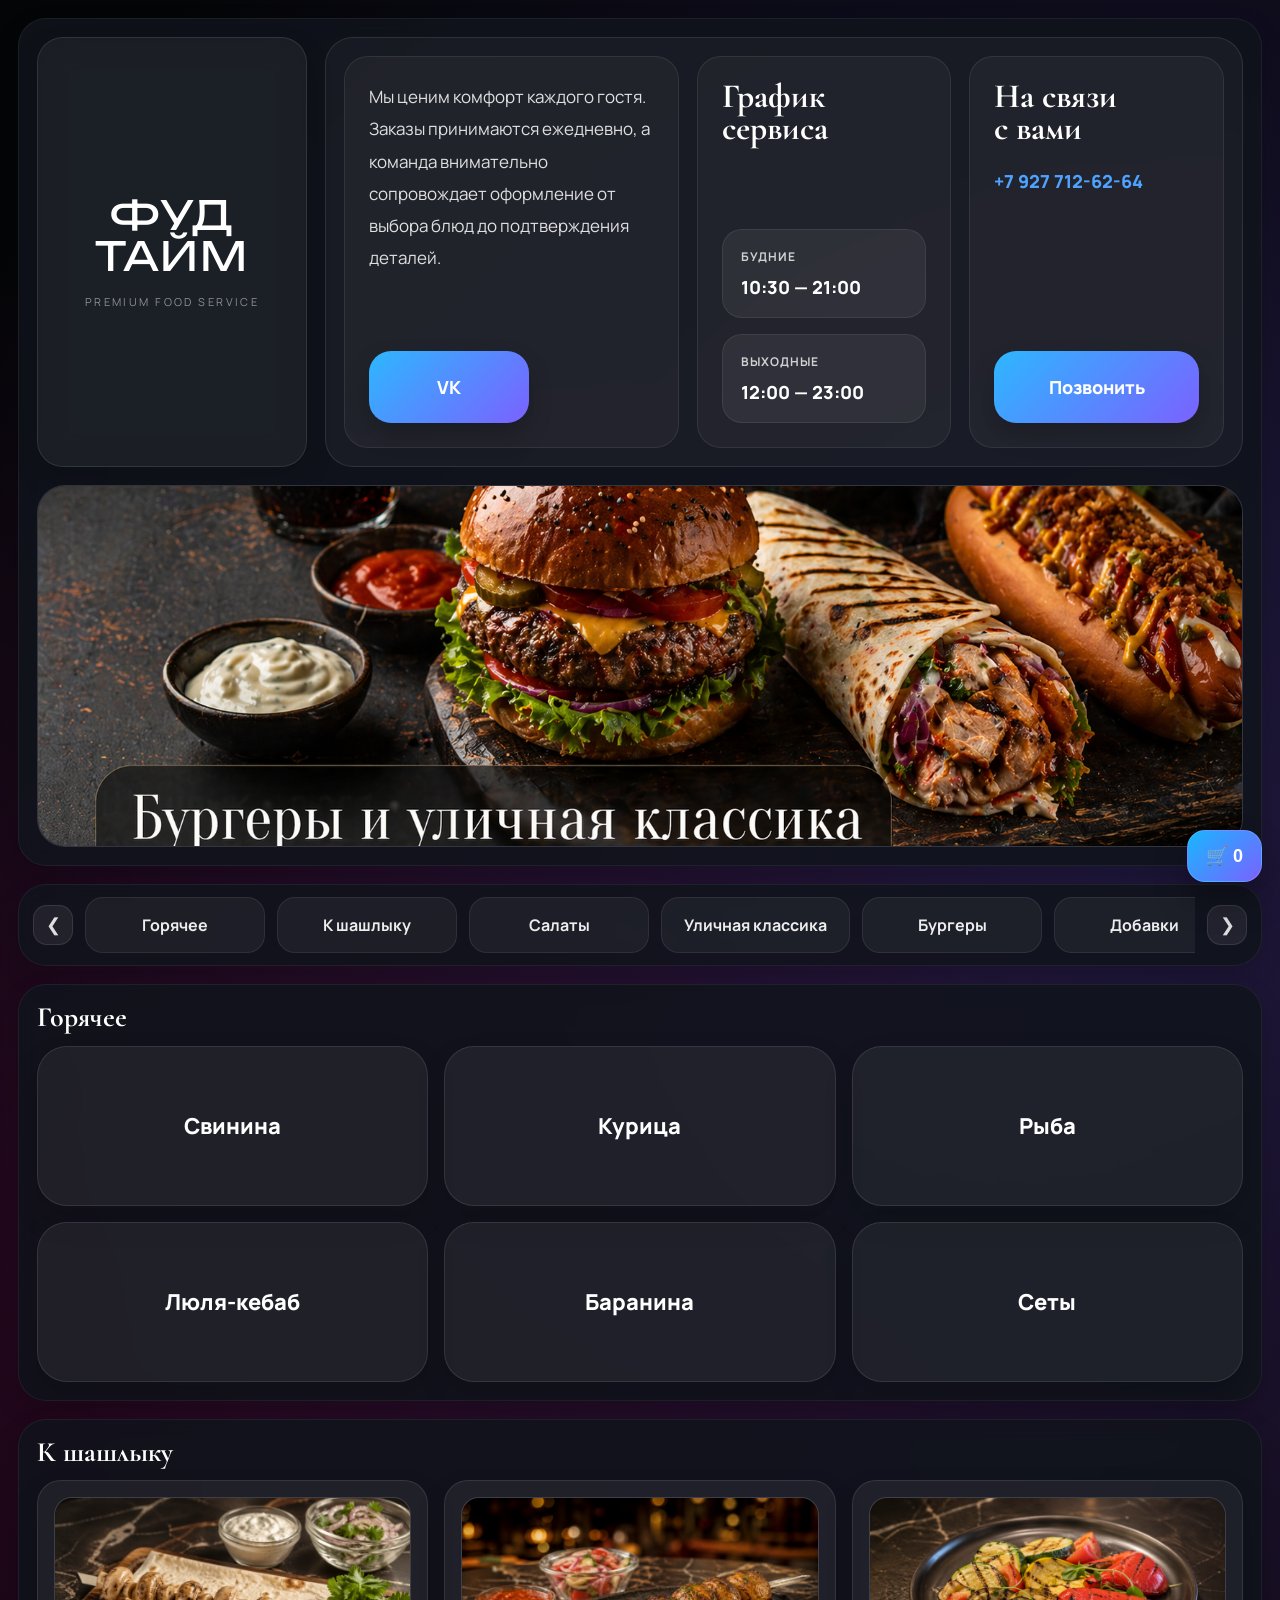
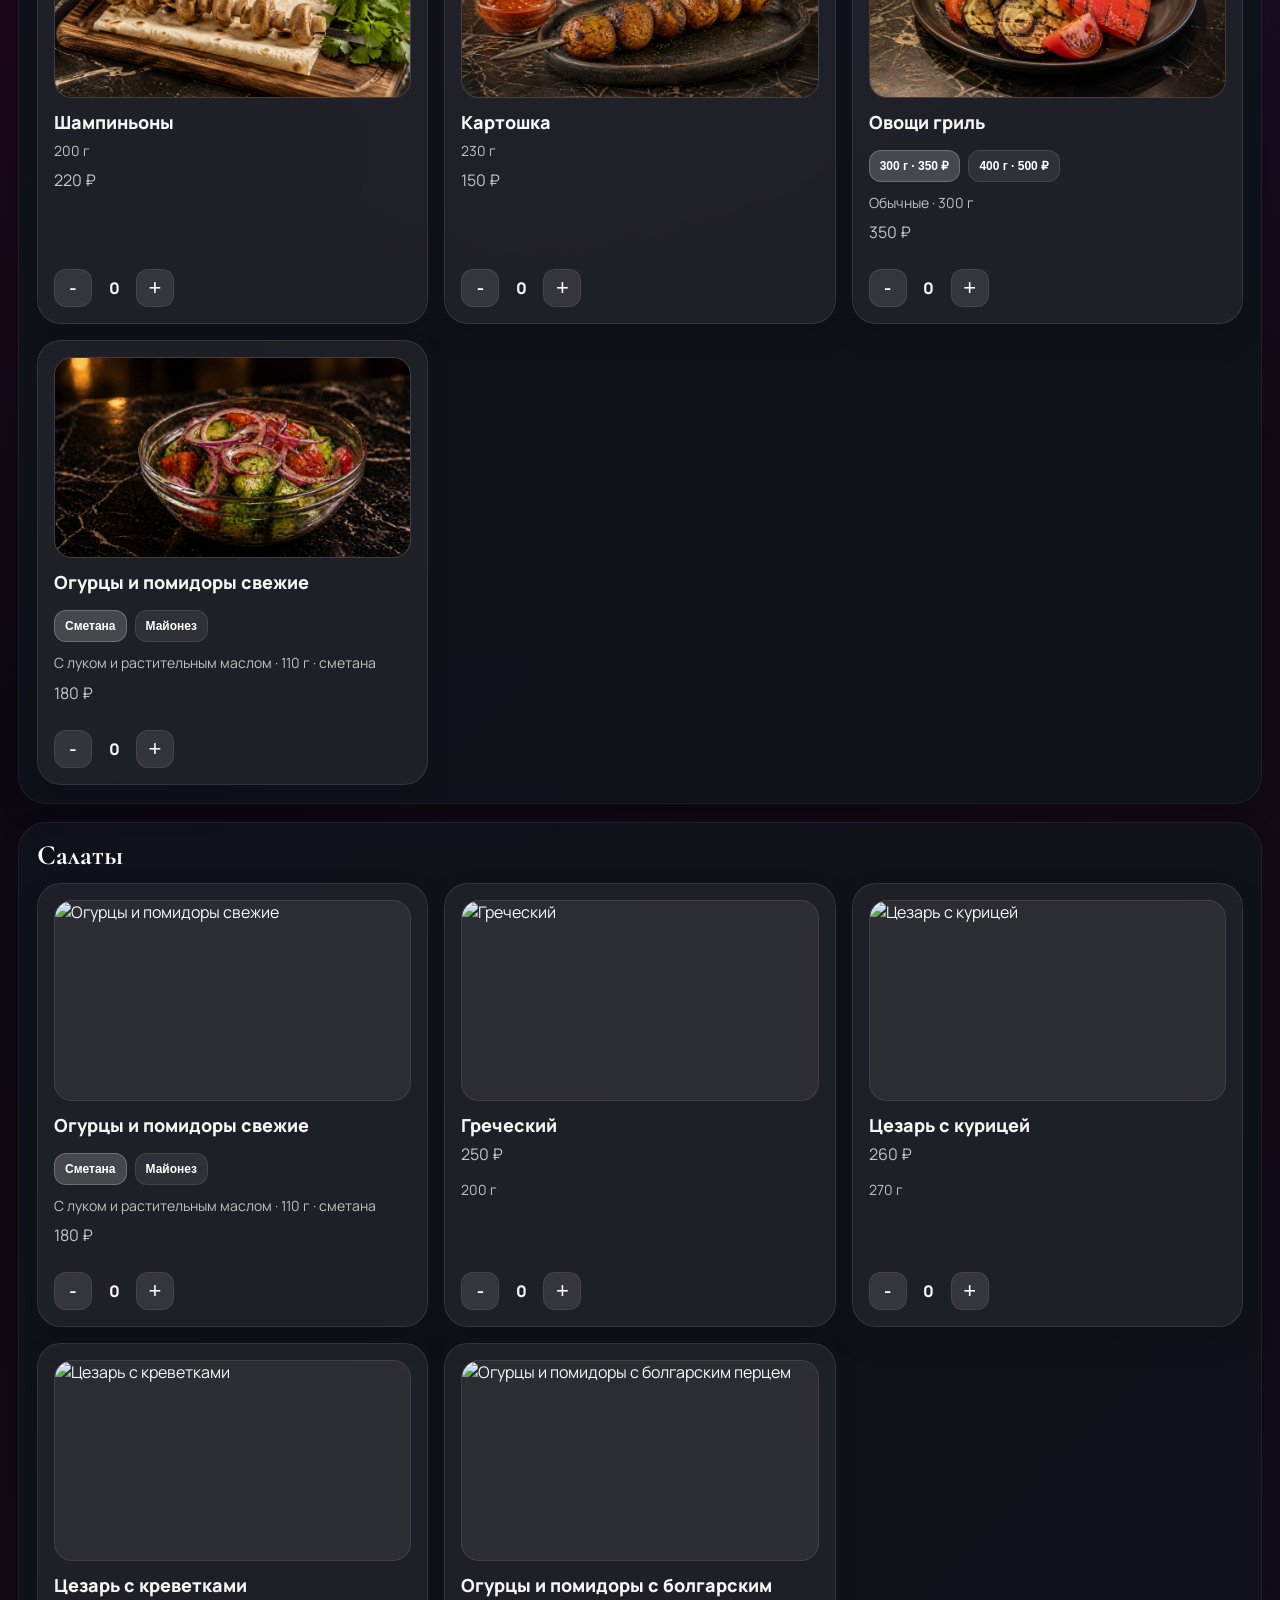
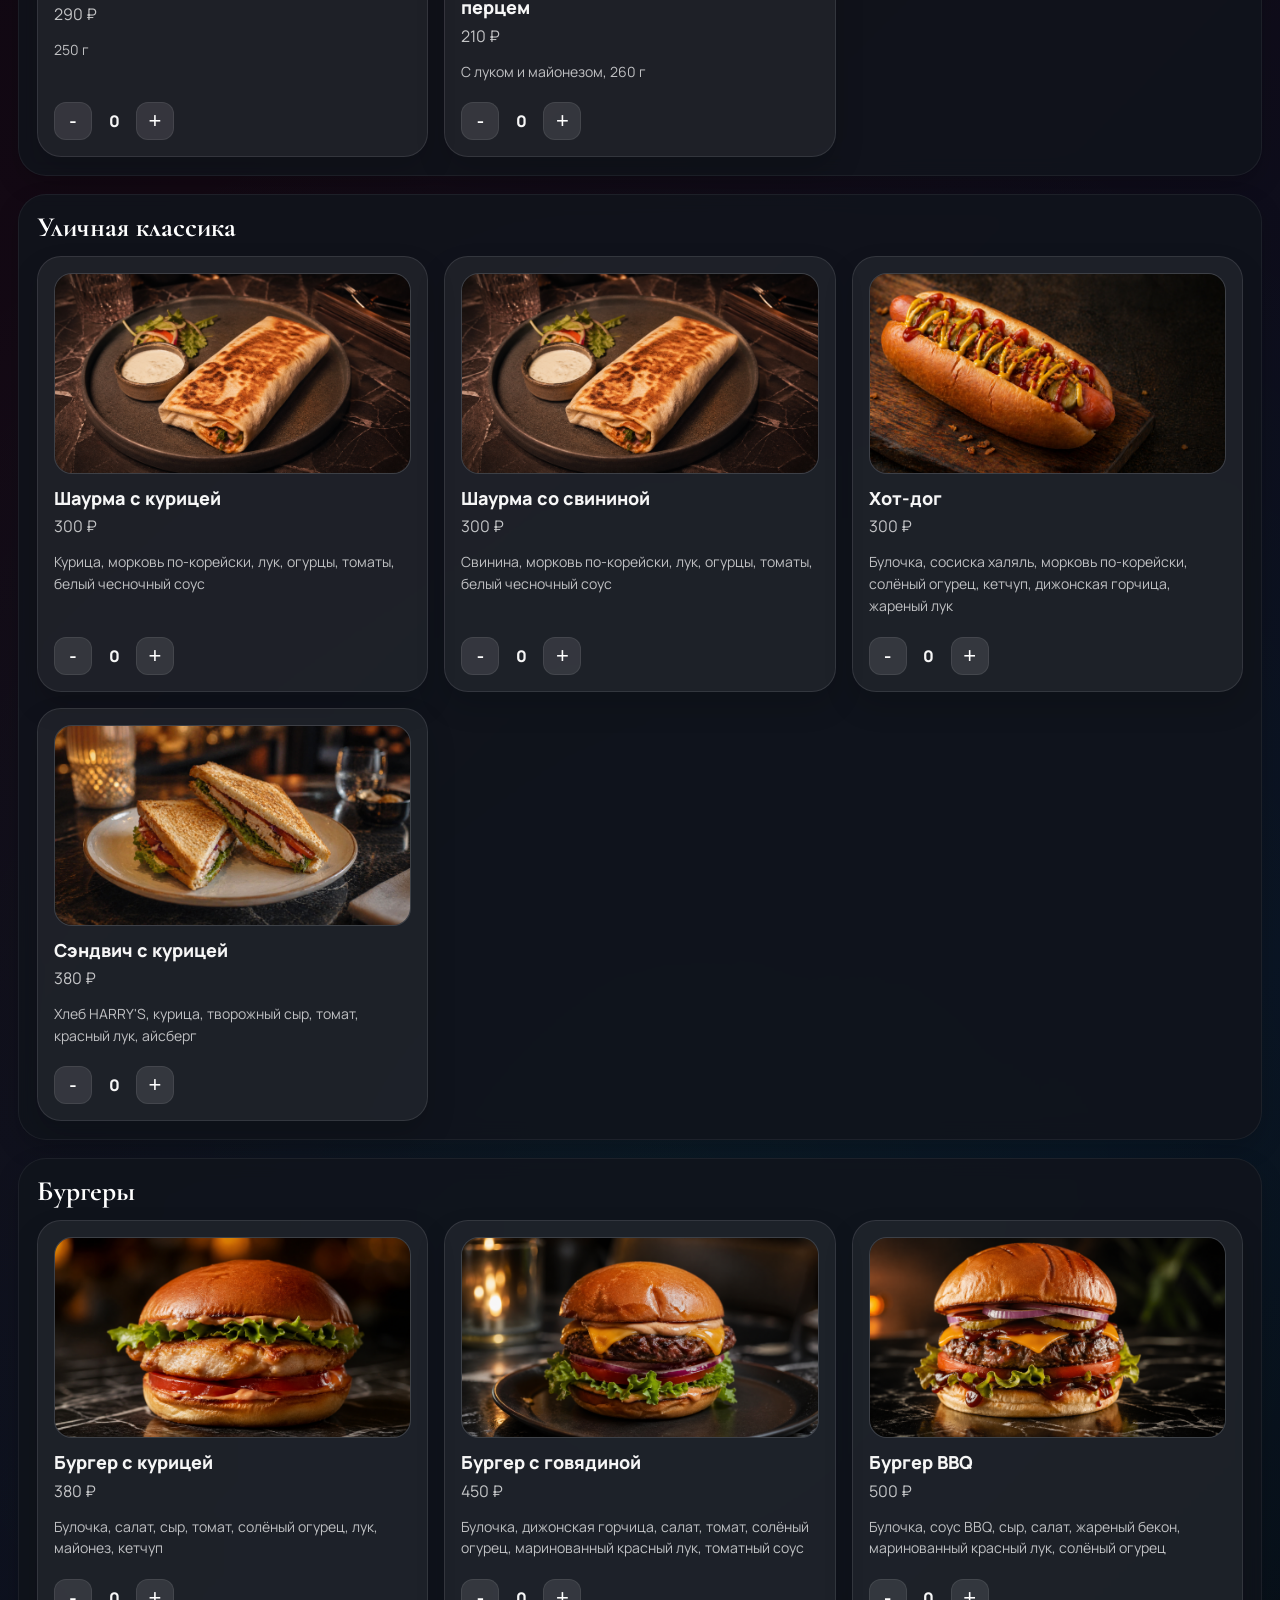
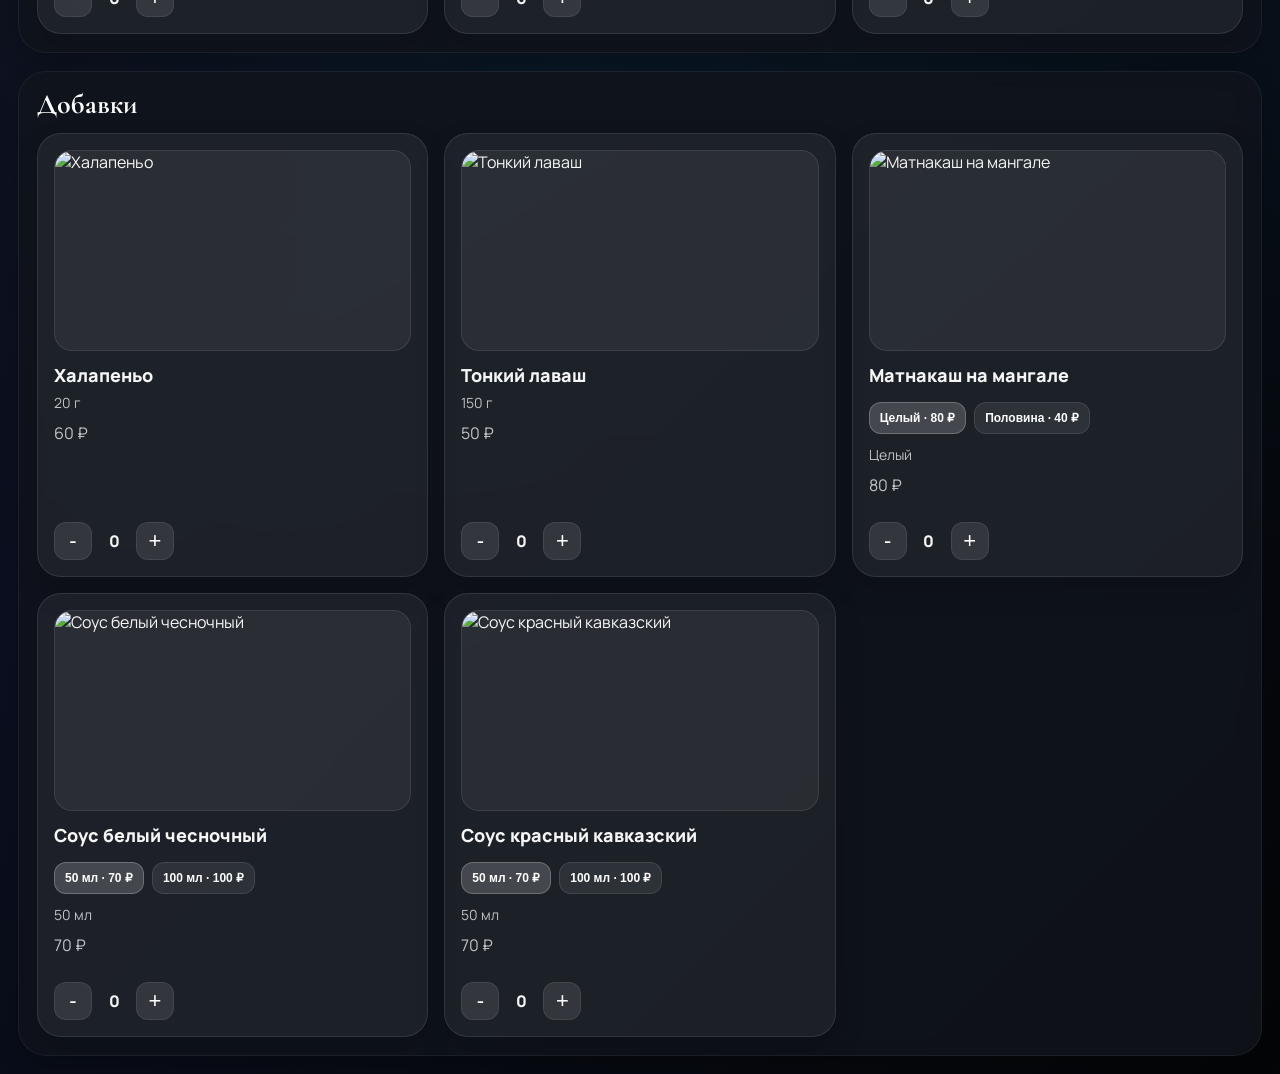
==== commit 74dcbdf8: "Update index.html" ====
--- a/index.html
+++ b/index.html
@@ -21,6 +21,9 @@
       --text: rgba(255,255,255,0.96);
       --muted: rgba(255,255,255,0.74);
       --soft: rgba(255,255,255,0.48);
+      --chip: rgba(255,255,255,0.08);
+      --chip-active: rgba(255,255,255,0.18);
+      --button: linear-gradient(135deg, #2db7ff 0%, #7b61ff 100%);
     }
 
     html {
@@ -47,13 +50,18 @@
       gap: 18px;
     }
 
-    .hero {
+    .hero,
+    .section-block,
+    .category-shell {
       background: rgba(16, 20, 28, 0.88);
       border: 1px solid rgba(255,255,255,0.06);
       border-radius: 28px;
       backdrop-filter: blur(10px);
       -webkit-backdrop-filter: blur(10px);
       box-shadow: 0 10px 24px rgba(0,0,0,0.18);
+    }
+
+    .hero {
       padding: 18px;
     }
 
@@ -134,7 +142,8 @@
       flex: 1;
     }
 
-    .hero-title {
+    .hero-title,
+    .section-title {
       font-family: 'Cormorant Garamond', serif;
       font-size: 34px;
       line-height: 0.95;
@@ -155,7 +164,7 @@
       color: #fff;
       font-weight: 800;
       font-size: 18px;
-      background: linear-gradient(135deg,#2db7ff 0%,#7b61ff 100%);
+      background: var(--button);
       box-shadow: 0 12px 24px rgba(0,0,0,0.20);
     }
 
@@ -192,8 +201,7 @@
       font-weight: 800;
       color: #fff;
     }
-
-    .hero-phone {
+        .hero-phone {
       display: inline-block;
       margin-top: 6px;
       margin-bottom: 24px;
@@ -229,6 +237,233 @@
       display: block;
     }
 
+    .category-shell {
+      padding: 12px 14px;
+      display: flex;
+      align-items: center;
+      gap: 12px;
+    }
+
+    .category-bar {
+      display: flex;
+      align-items: center;
+      gap: 12px;
+      overflow-x: auto;
+      scrollbar-width: none;
+      flex: 1;
+      scroll-behavior: smooth;
+    }
+
+    .category-bar::-webkit-scrollbar {
+      display: none;
+    }
+
+    .category-link {
+      flex: 0 0 auto;
+      min-width: 180px;
+      height: 56px;
+      padding: 0 22px;
+      border-radius: 18px;
+      background: rgba(255,255,255,0.05);
+      border: 1px solid rgba(255,255,255,0.08);
+      text-decoration: none;
+      color: rgba(255,255,255,0.92);
+      display: flex;
+      align-items: center;
+      justify-content: center;
+      text-align: center;
+      font-size: 16px;
+      font-weight: 700;
+      transition: transform 0.2s ease, background 0.2s ease;
+    }
+
+    .category-link:hover {
+      transform: translateY(-2px);
+      background: rgba(255,255,255,0.08);
+    }
+
+    .category-arrow {
+      width: 40px;
+      height: 40px;
+      flex: 0 0 40px;
+      border: 1px solid rgba(255,255,255,0.10);
+      border-radius: 14px;
+      background: rgba(255,255,255,0.07);
+      color: rgba(255,255,255,0.85);
+      font-size: 18px;
+      cursor: pointer;
+    }
+
+    .section-block {
+      padding: 18px;
+    }
+
+    .section-title {
+      font-size: 28px;
+      line-height: 1.02;
+      margin-bottom: 12px;
+    }
+
+    .product-grid,
+    .hot-grid {
+      display: grid;
+      grid-template-columns: repeat(3, minmax(0, 1fr));
+      gap: 16px;
+      margin-top: 14px;
+    }
+
+    .hot-grid {
+      grid-template-columns: repeat(3, minmax(0, 1fr));
+    }
+
+    .hot-pill {
+      text-decoration: none;
+      color: #fff;
+      min-height: 160px;
+      padding: 18px 20px;
+      border-radius: 30px;
+      background: rgba(255,255,255,0.06);
+      border: 1px solid rgba(255,255,255,0.10);
+      box-shadow: 0 14px 30px rgba(0,0,0,0.14);
+      display: flex;
+      align-items: center;
+      justify-content: center;
+      text-align: center;
+      font-size: 22px;
+      font-weight: 800;
+    }
+
+    .product-card {
+      background: rgba(255,255,255,0.06);
+      border: 1px solid rgba(255,255,255,0.10);
+      border-radius: 24px;
+      box-shadow: 0 14px 30px rgba(0,0,0,0.14);
+      overflow: hidden;
+      min-height: 340px;
+      display: flex;
+      flex-direction: column;
+      padding: 16px;
+      gap: 12px;
+    }
+
+    .product-card-main {
+      display: flex;
+      flex-direction: column;
+      gap: 0;
+    }
+
+    .product-card-bottom {
+      margin-top: auto;
+    }
+
+    .product-card-image {
+      width: 100%;
+      aspect-ratio: 16 / 9;
+      min-height: 160px;
+      border-radius: 18px;
+      background: rgba(255,255,255,0.06);
+      border: 1px solid rgba(255,255,255,0.09);
+      margin-bottom: 14px;
+      overflow: hidden;
+      display: flex;
+      align-items: center;
+      justify-content: center;
+      position: relative;
+    }
+
+    .product-card-image img {
+      width: 100%;
+      height: 100%;
+      object-fit: cover;
+      object-position: center;
+      display: block;
+    }
+
+    .product-card-title {
+      font-size: 18px;
+      font-weight: 800;
+      line-height: 1.2;
+      margin-bottom: 6px;
+    }
+
+    .product-card-meta {
+      color: rgba(255,255,255,0.72);
+      font-size: 14px;
+      margin-bottom: 8px;
+      line-height: 1.55;
+      white-space: pre-line;
+    }
+
+    .product-card-price {
+      color: rgba(255,255,255,0.74);
+      font-size: 16px;
+      margin-bottom: 14px;
+    }
+        .qty {
+      display: flex;
+      align-items: center;
+      gap: 10px;
+    }
+
+    .qty button {
+      width: 38px;
+      height: 38px;
+      border: 0;
+      border-radius: 12px;
+      background: rgba(255,255,255,0.10);
+      border: 1px solid rgba(255,255,255,0.08);
+      color: white;
+      font-size: 22px;
+      line-height: 1;
+      cursor: pointer;
+      flex: 0 0 38px;
+    }
+
+    .qty span {
+      min-width: 24px;
+      text-align: center;
+      font-size: 16px;
+      font-weight: 800;
+    }
+
+    .variant-group {
+      display: flex;
+      flex-wrap: wrap;
+      gap: 8px;
+      margin: 10px 0 10px;
+    }
+
+    .variant-btn {
+      border: 1px solid rgba(255,255,255,0.10);
+      background: var(--chip);
+      color: #fff;
+      border-radius: 12px;
+      padding: 8px 10px;
+      font-size: 12px;
+      font-weight: 700;
+      cursor: pointer;
+    }
+
+    .variant-btn.active {
+      background: var(--chip-active);
+      border-color: rgba(255,255,255,0.22);
+    }
+
+    .option-check {
+      display: flex;
+      align-items: center;
+      gap: 8px;
+      margin-top: 10px;
+      font-size: 13px;
+      color: rgba(255,255,255,0.9);
+    }
+
+    .option-check input {
+      width: 16px;
+      height: 16px;
+      accent-color: #7b61ff;
+    }
+
     @media (max-width: 1200px) {
       .hero-top {
         grid-template-columns: 240px 1fr;
@@ -244,12 +479,20 @@
       }
     }
 
+    @media (max-width: 980px) {
+      .hot-grid,
+      .product-grid {
+        grid-template-columns: repeat(2, minmax(0, 1fr));
+      }
+    }
+
     @media (max-width: 820px) {
       body {
         padding: 14px;
       }
 
-      .hero {
+      .hero,
+      .section-block {
         padding: 14px;
       }
 
@@ -278,7 +521,8 @@
         font-size: 30px;
       }
 
-      .hero-title {
+      .hero-title,
+      .section-title {
         font-size: 28px;
       }
 
@@ -300,6 +544,57 @@
       .hero-photo-card img {
         height: 240px;
       }
+
+      .category-arrow {
+        display: none;
+      }
+
+      .hot-grid,
+      .product-grid {
+        grid-template-columns: 1fr;
+      }
+
+      .product-card {
+        min-height: auto;
+        padding: 12px;
+        border-radius: 18px;
+        gap: 10px;
+      }
+
+      .product-card-image {
+        border-radius: 14px;
+        margin-bottom: 12px;
+      }
+
+      .product-card-title {
+        font-size: 16px;
+      }
+
+      .product-card-meta {
+        font-size: 13px;
+        line-height: 1.45;
+      }
+
+      .product-card-price {
+        font-size: 15px;
+        margin-bottom: 12px;
+      }
+
+      .qty {
+        gap: 8px;
+      }
+
+      .qty button {
+        width: 34px;
+        height: 34px;
+        font-size: 20px;
+        flex: 0 0 34px;
+        border-radius: 10px;
+      }
+
+      .qty span {
+        font-size: 15px;
+      }
     }
   </style>
 </head>
@@ -344,9 +639,7 @@
 
             <div class="hero-contact">
               <div class="hero-title">На связи<br>с вами</div>
-
               <a href="tel:+79277126264" class="hero-phone">+7 927 712-62-64</a>
-
               <a href="tel:+79277126264" class="hero-call-btn">Позвонить</a>
             </div>
 
@@ -361,7 +654,8 @@
         </div>
       </div>
     </section>
-        <div class="category-shell" id="category-shell">
+
+    <div class="category-shell" id="category-shell">
       <button class="category-arrow left" aria-label="Прокрутить влево" onclick="scrollCategories(-1)">&#10094;</button>
 
       <div class="category-bar" id="categoryBar">
@@ -375,34 +669,16 @@
 
       <button class="category-arrow right" aria-label="Прокрутить вправо" onclick="scrollCategories(1)">&#10095;</button>
     </div>
-
-    <section class="section-block" id="hot">
+        <section class="section-block" id="hot">
       <div class="section-title">Горячее</div>
 
-      <div class="product-grid">
-        <div class="product-card">
-          <a class="hot-pill" href="svinina.html" style="min-height:160px;">Свинина</a>
-        </div>
-
-        <div class="product-card">
-          <a class="hot-pill" href="kurica.html" style="min-height:160px;">Курица</a>
-        </div>
-
-        <div class="product-card">
-          <a class="hot-pill" href="ryba.html" style="min-height:160px;">Рыба</a>
-        </div>
-
-        <div class="product-card">
-          <a class="hot-pill" href="lyulya-kebab.html" style="min-height:160px;">Люля-кебаб</a>
-        </div>
-
-        <div class="product-card">
-          <a class="hot-pill" href="baranina.html" style="min-height:160px;">Баранина</a>
-        </div>
-
-        <div class="product-card">
-          <a class="hot-pill" href="sety.html" style="min-height:160px;">Сеты</a>
-        </div>
+      <div class="hot-grid">
+        <a class="hot-pill" href="svinina.html">Свинина</a>
+        <a class="hot-pill" href="kurica.html">Курица</a>
+        <a class="hot-pill" href="ryba.html">Рыба</a>
+        <a class="hot-pill" href="lyulya-kebab.html">Люля-кебаб</a>
+        <a class="hot-pill" href="baranina.html">Баранина</a>
+        <a class="hot-pill" href="sety.html">Сеты</a>
       </div>
     </section>
 
@@ -674,8 +950,7 @@
         </div>
       </div>
     </section>
-
-    <section class="section-block" id="burgers">
+        <section class="section-block" id="burgers">
       <div class="section-title">Бургеры</div>
 
       <div class="product-grid">
@@ -734,7 +1009,8 @@
         </div>
       </div>
     </section>
-        <section class="section-block" id="addons">
+
+    <section class="section-block" id="addons">
       <div class="section-title">Добавки</div>
 
       <div class="product-grid">
@@ -880,3 +1156,6 @@
 </html>
     
     
+    
+    
+    
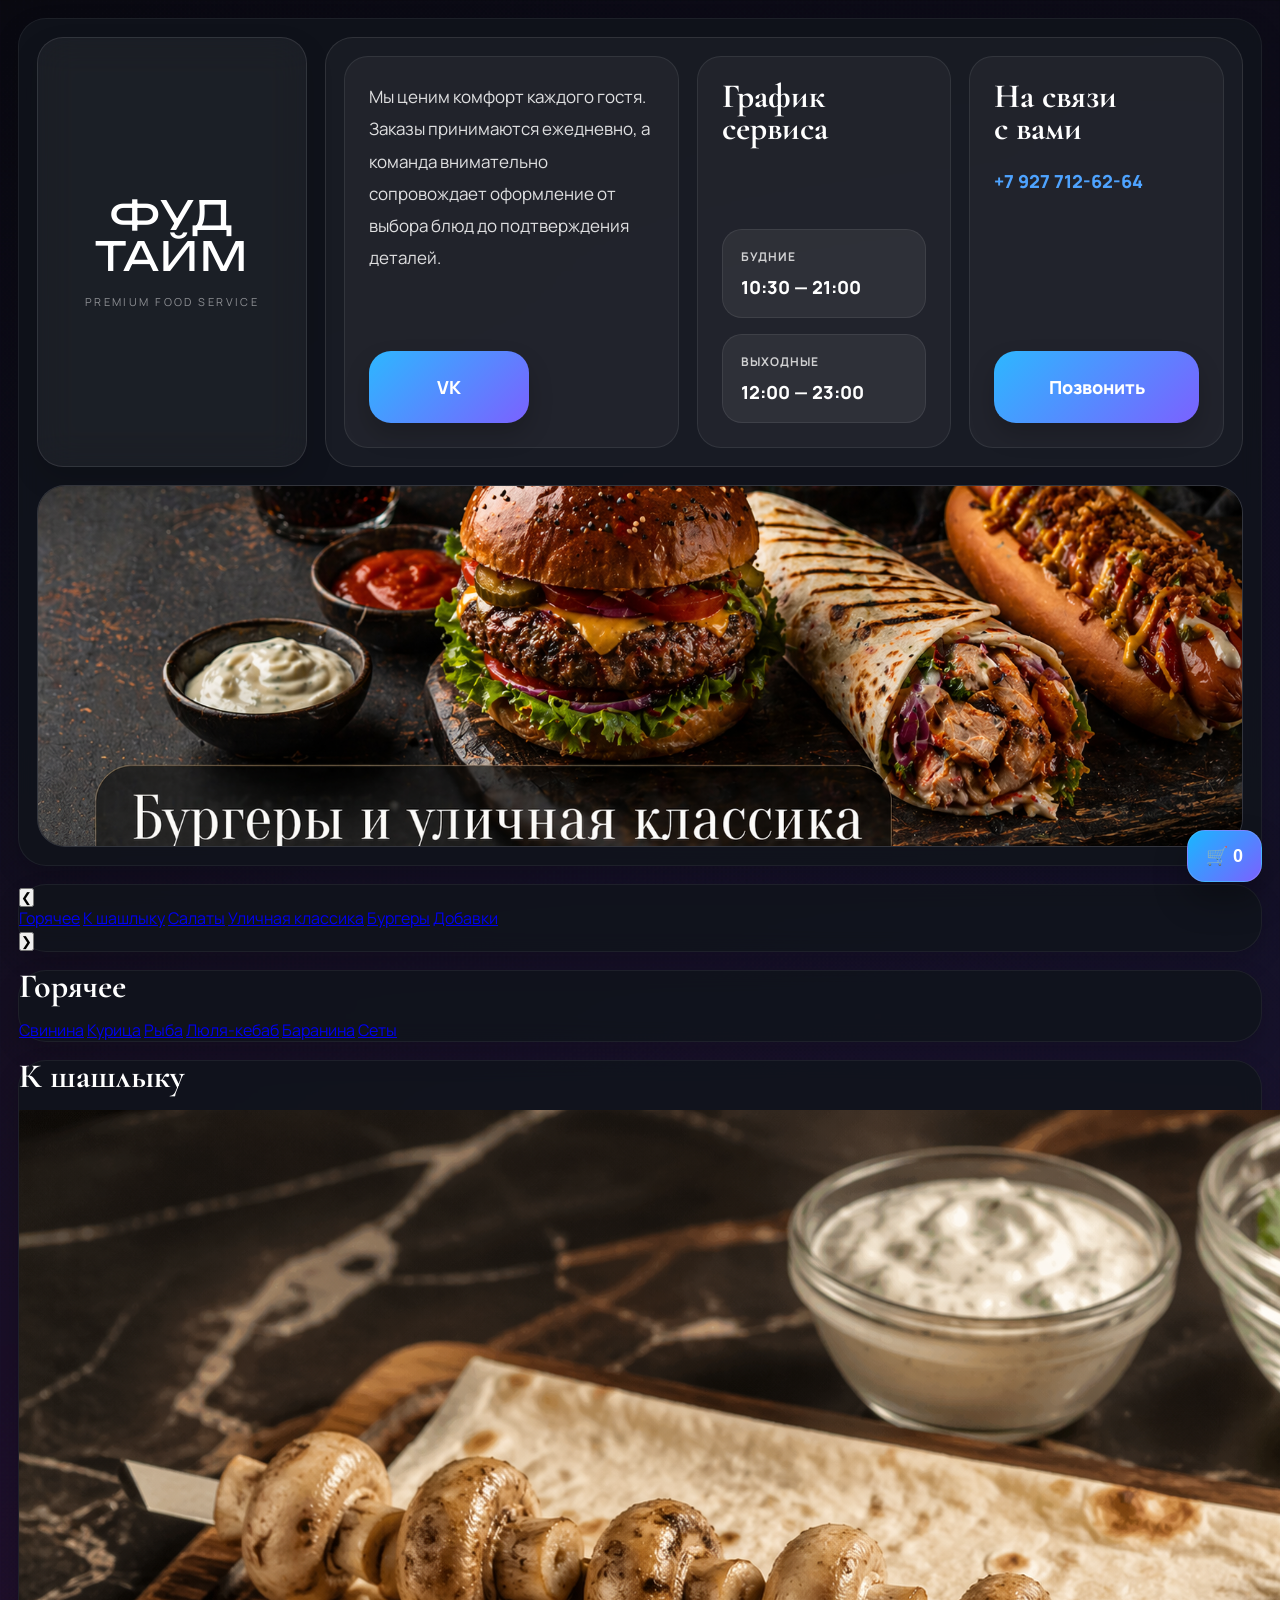
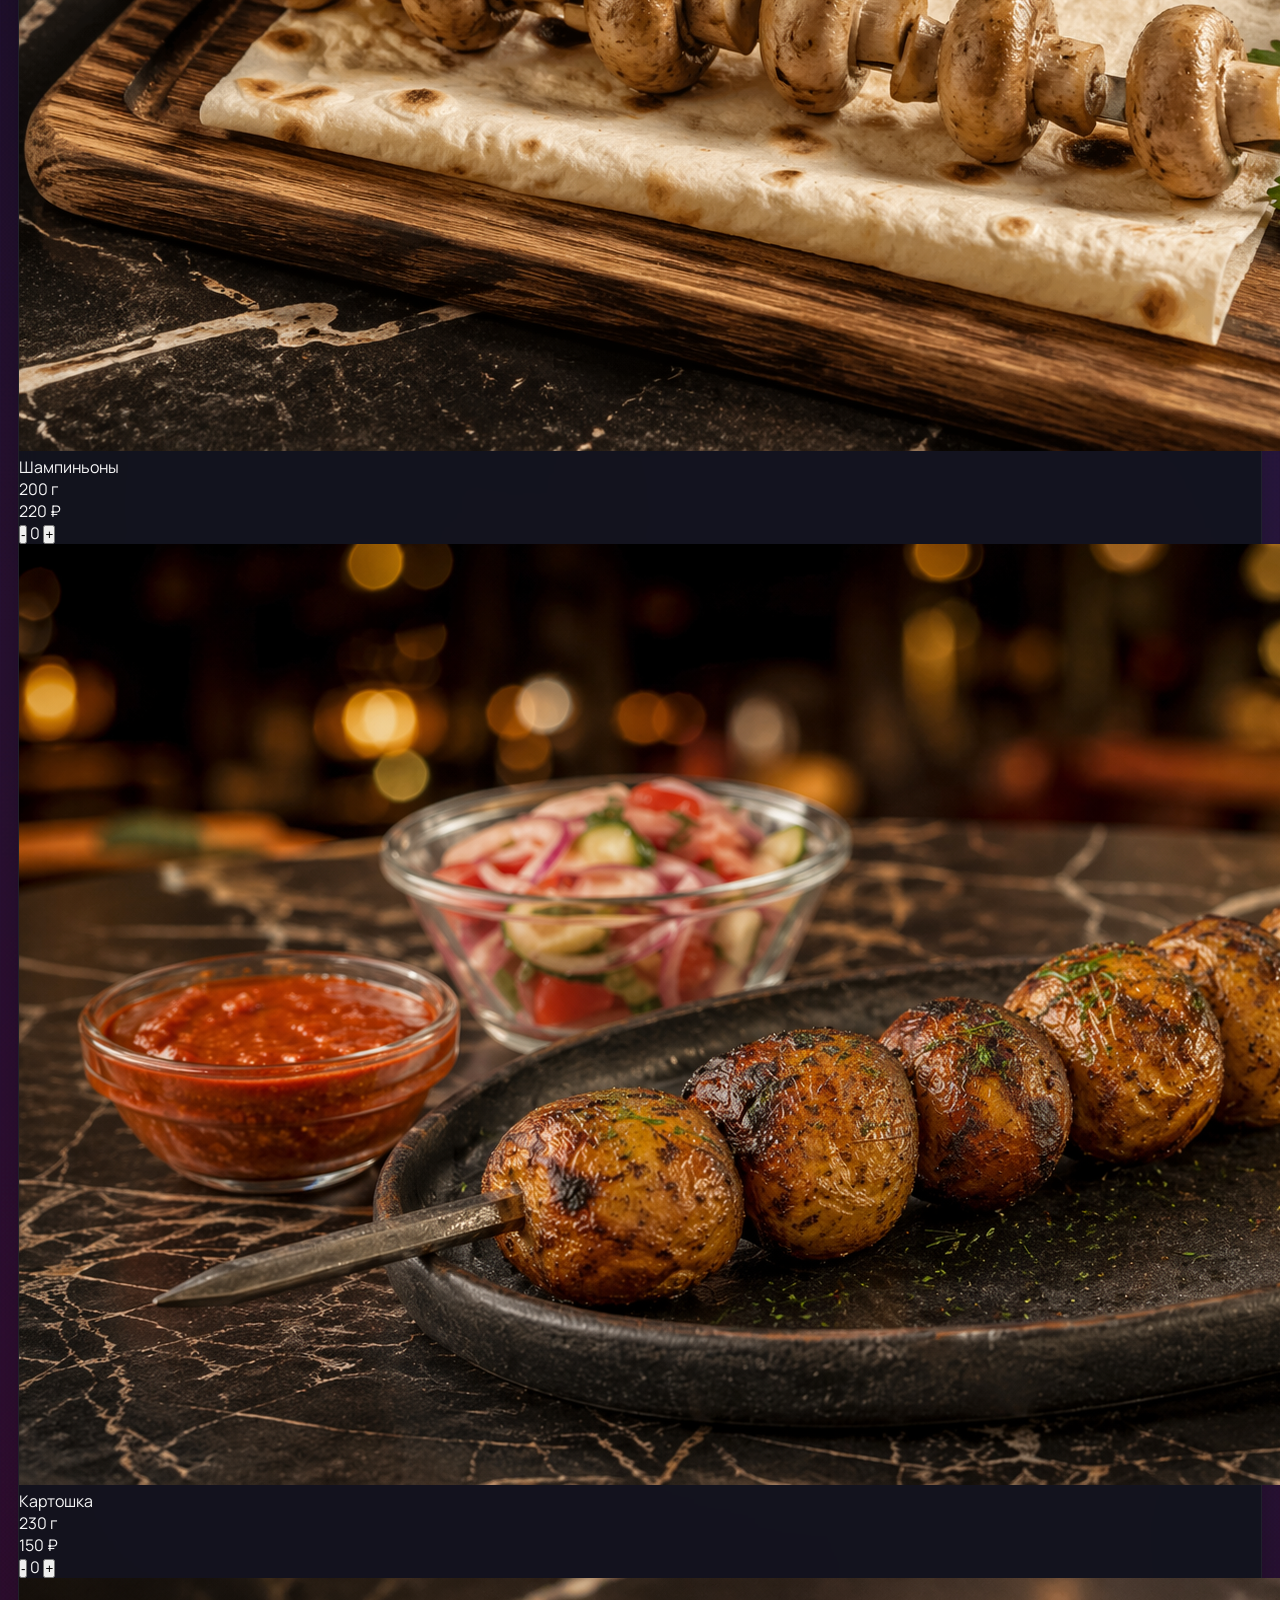
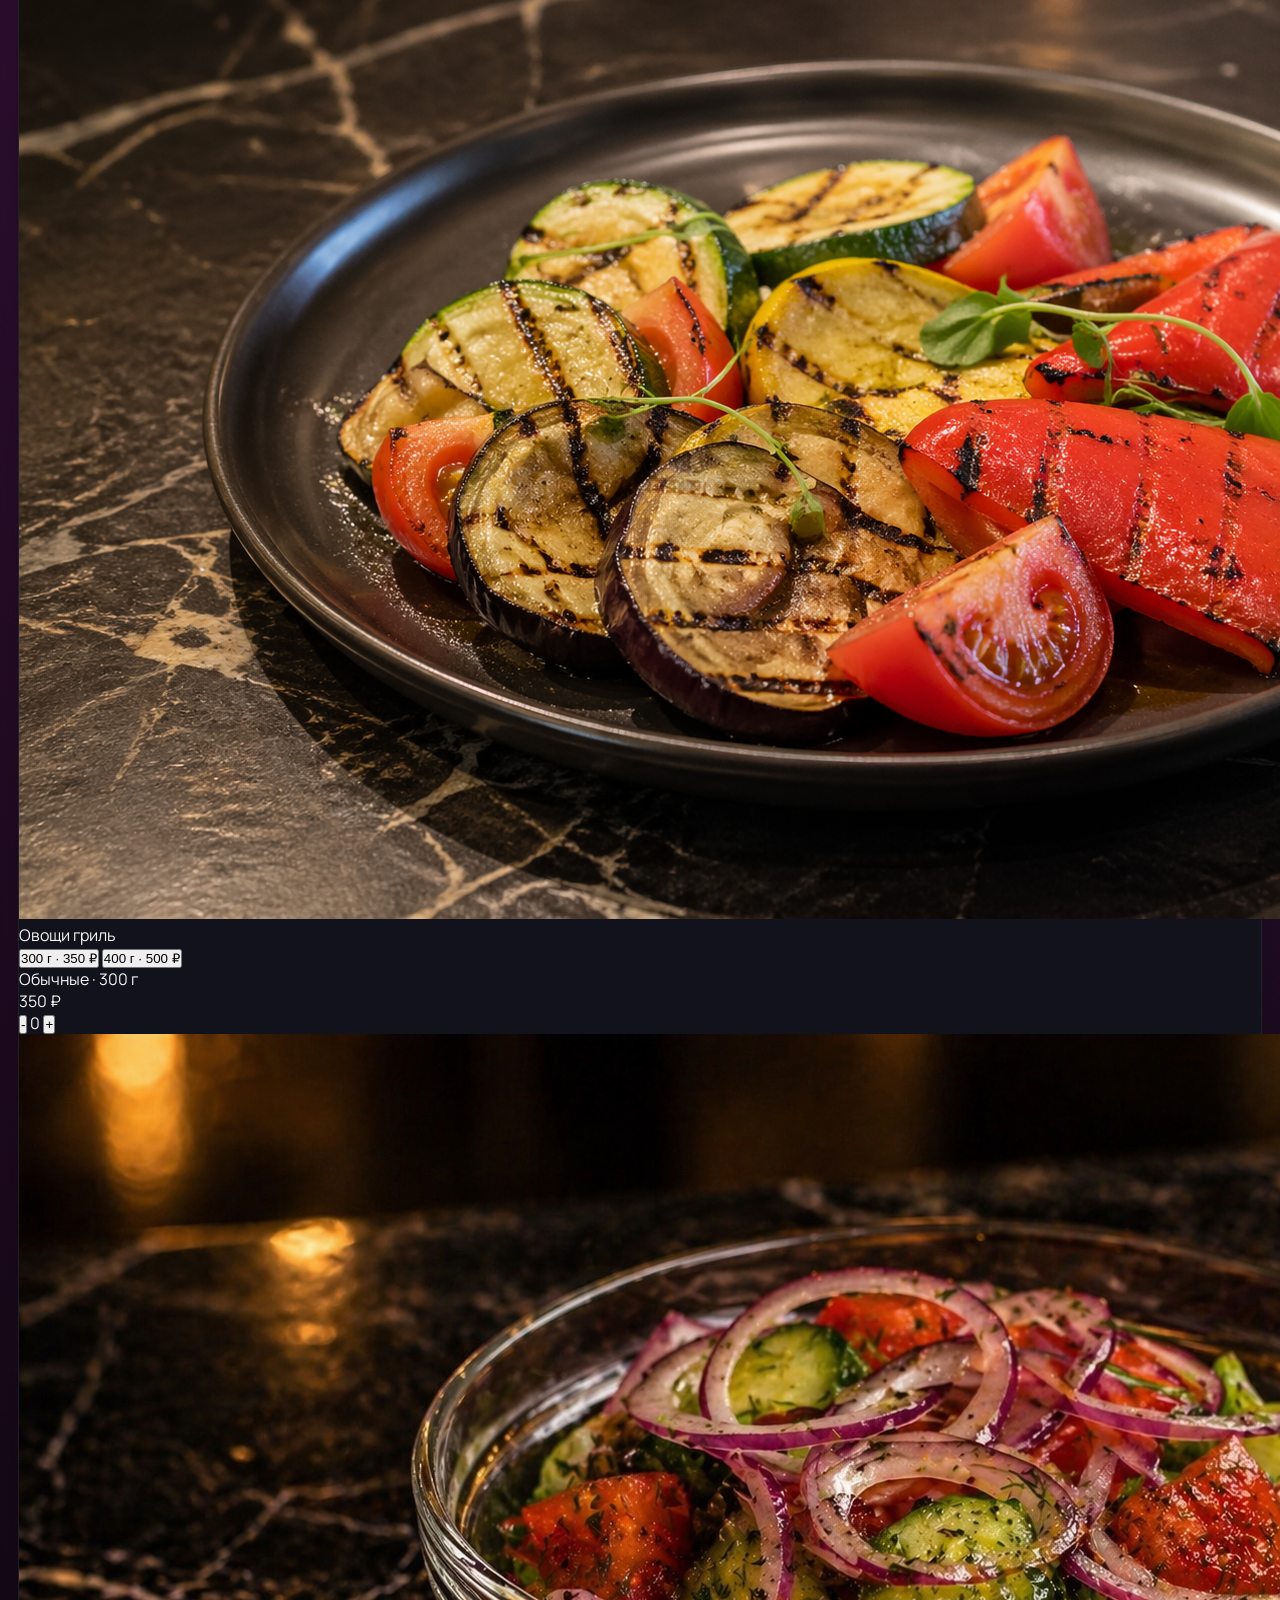
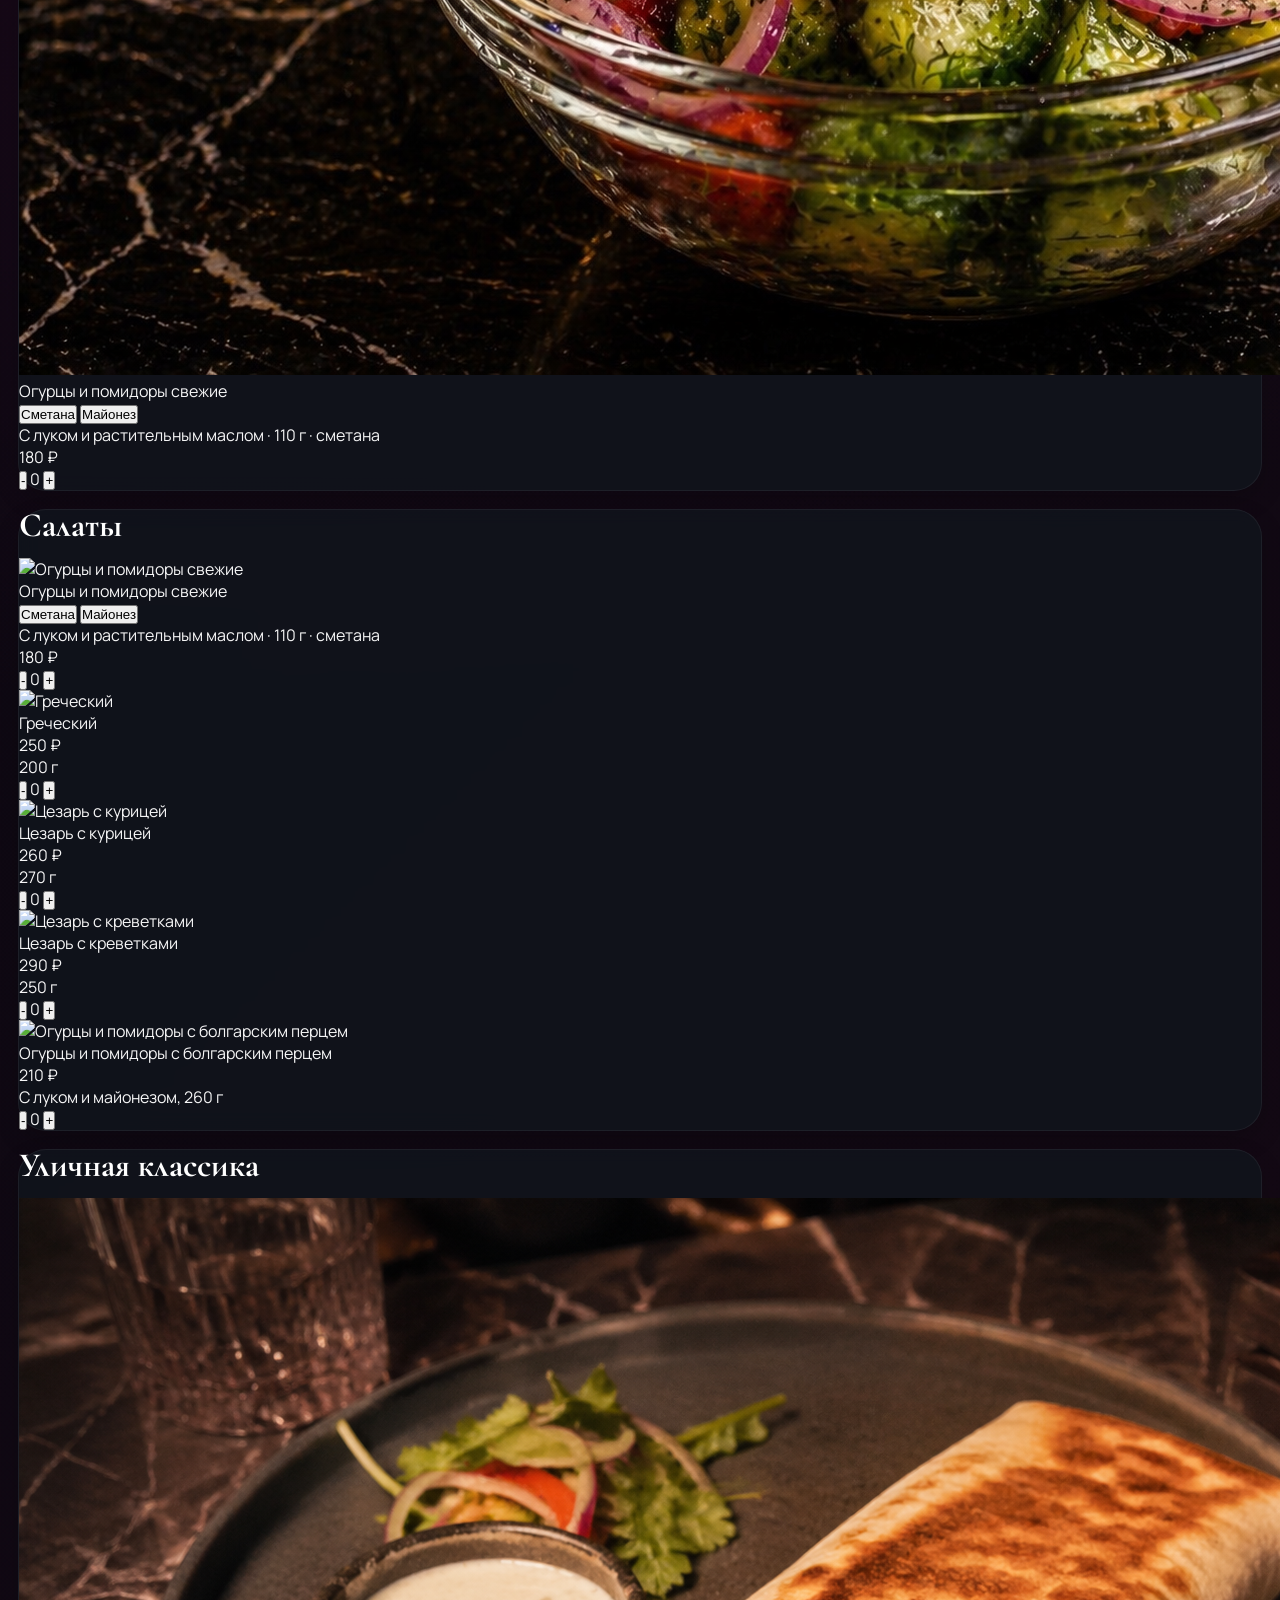
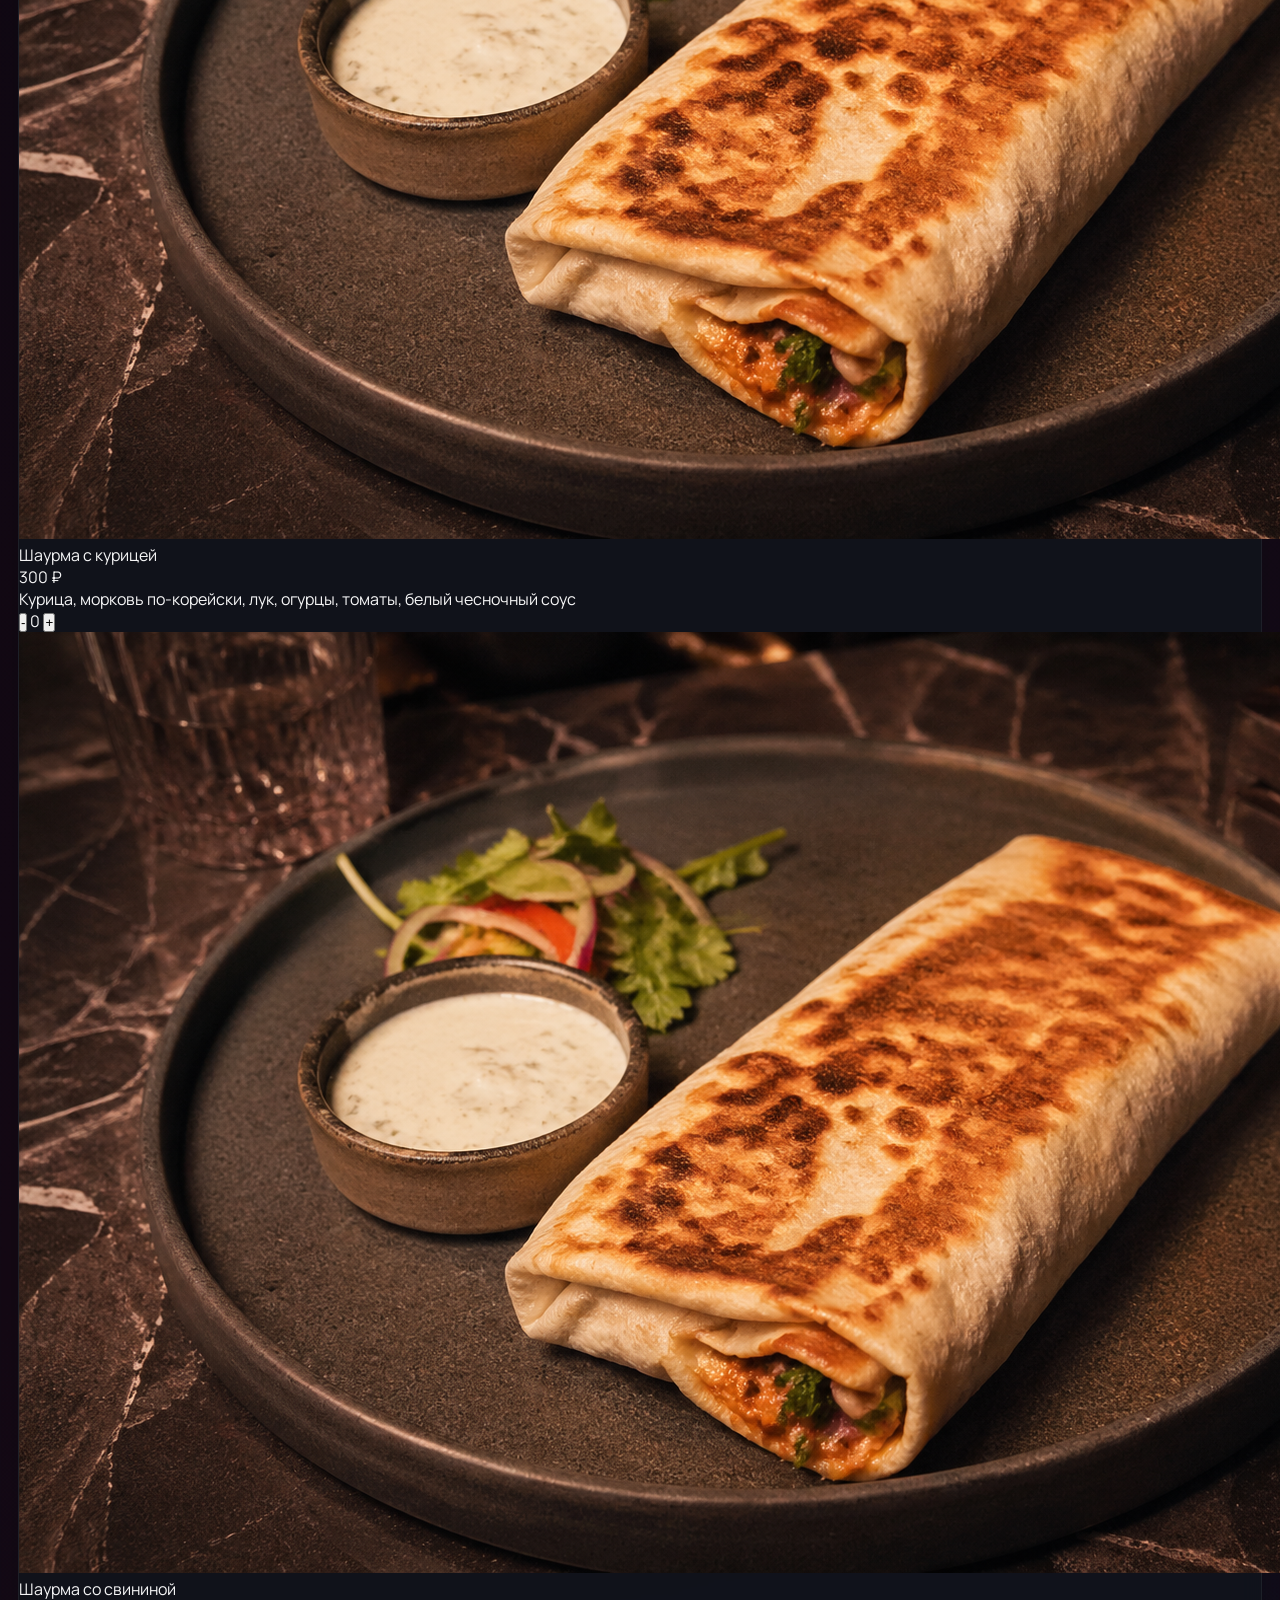
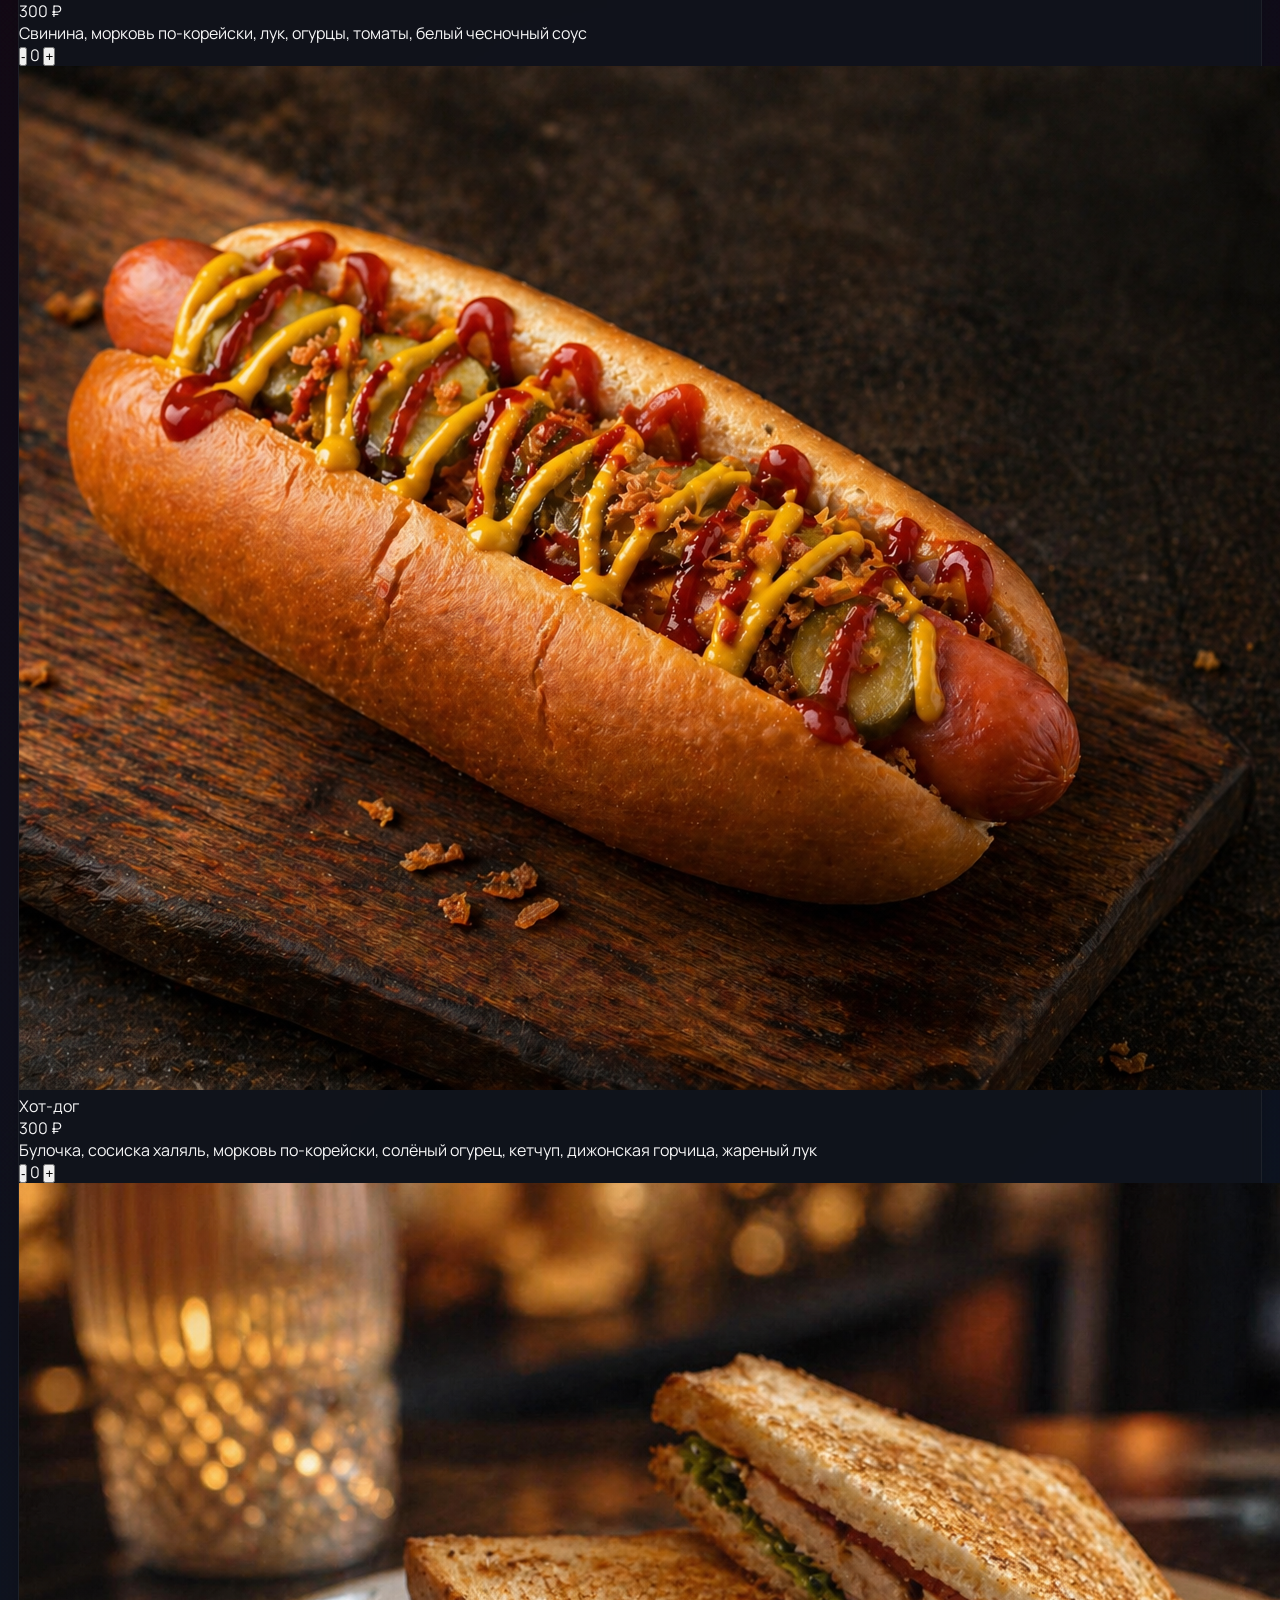
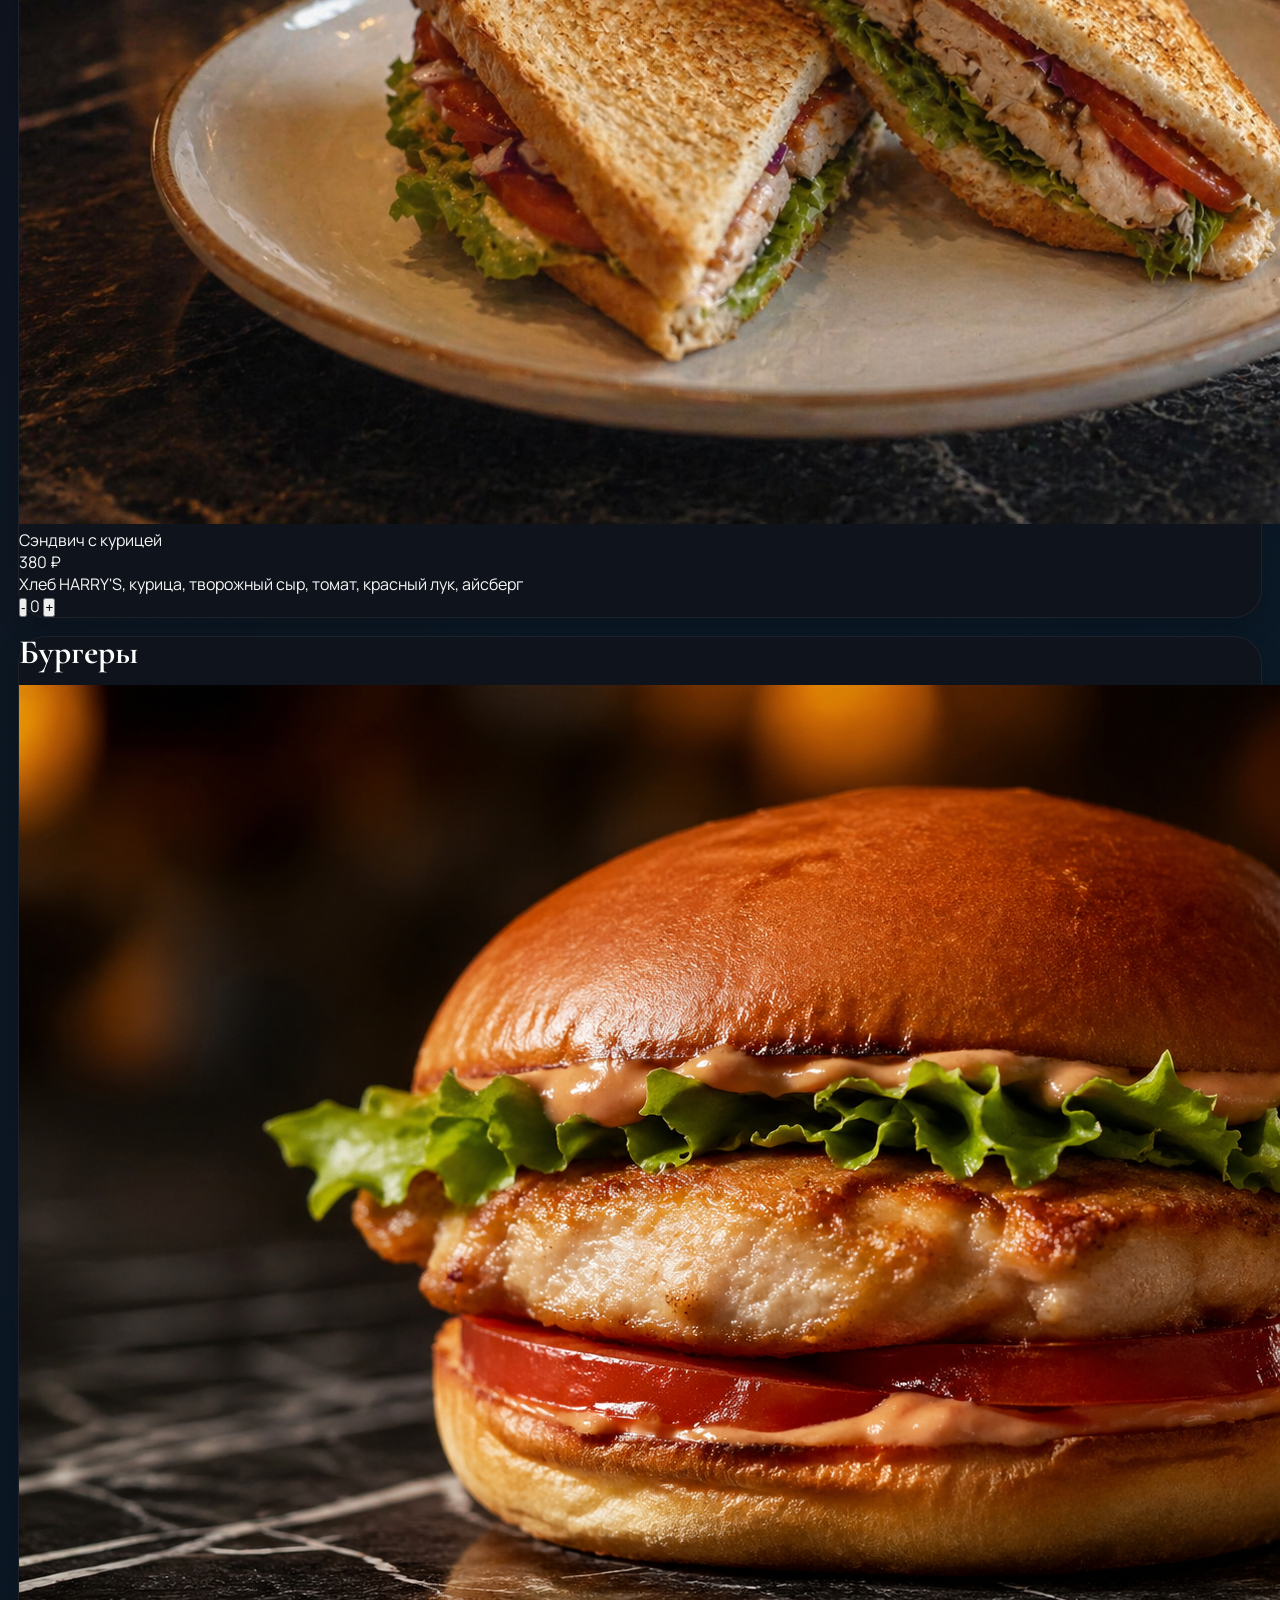
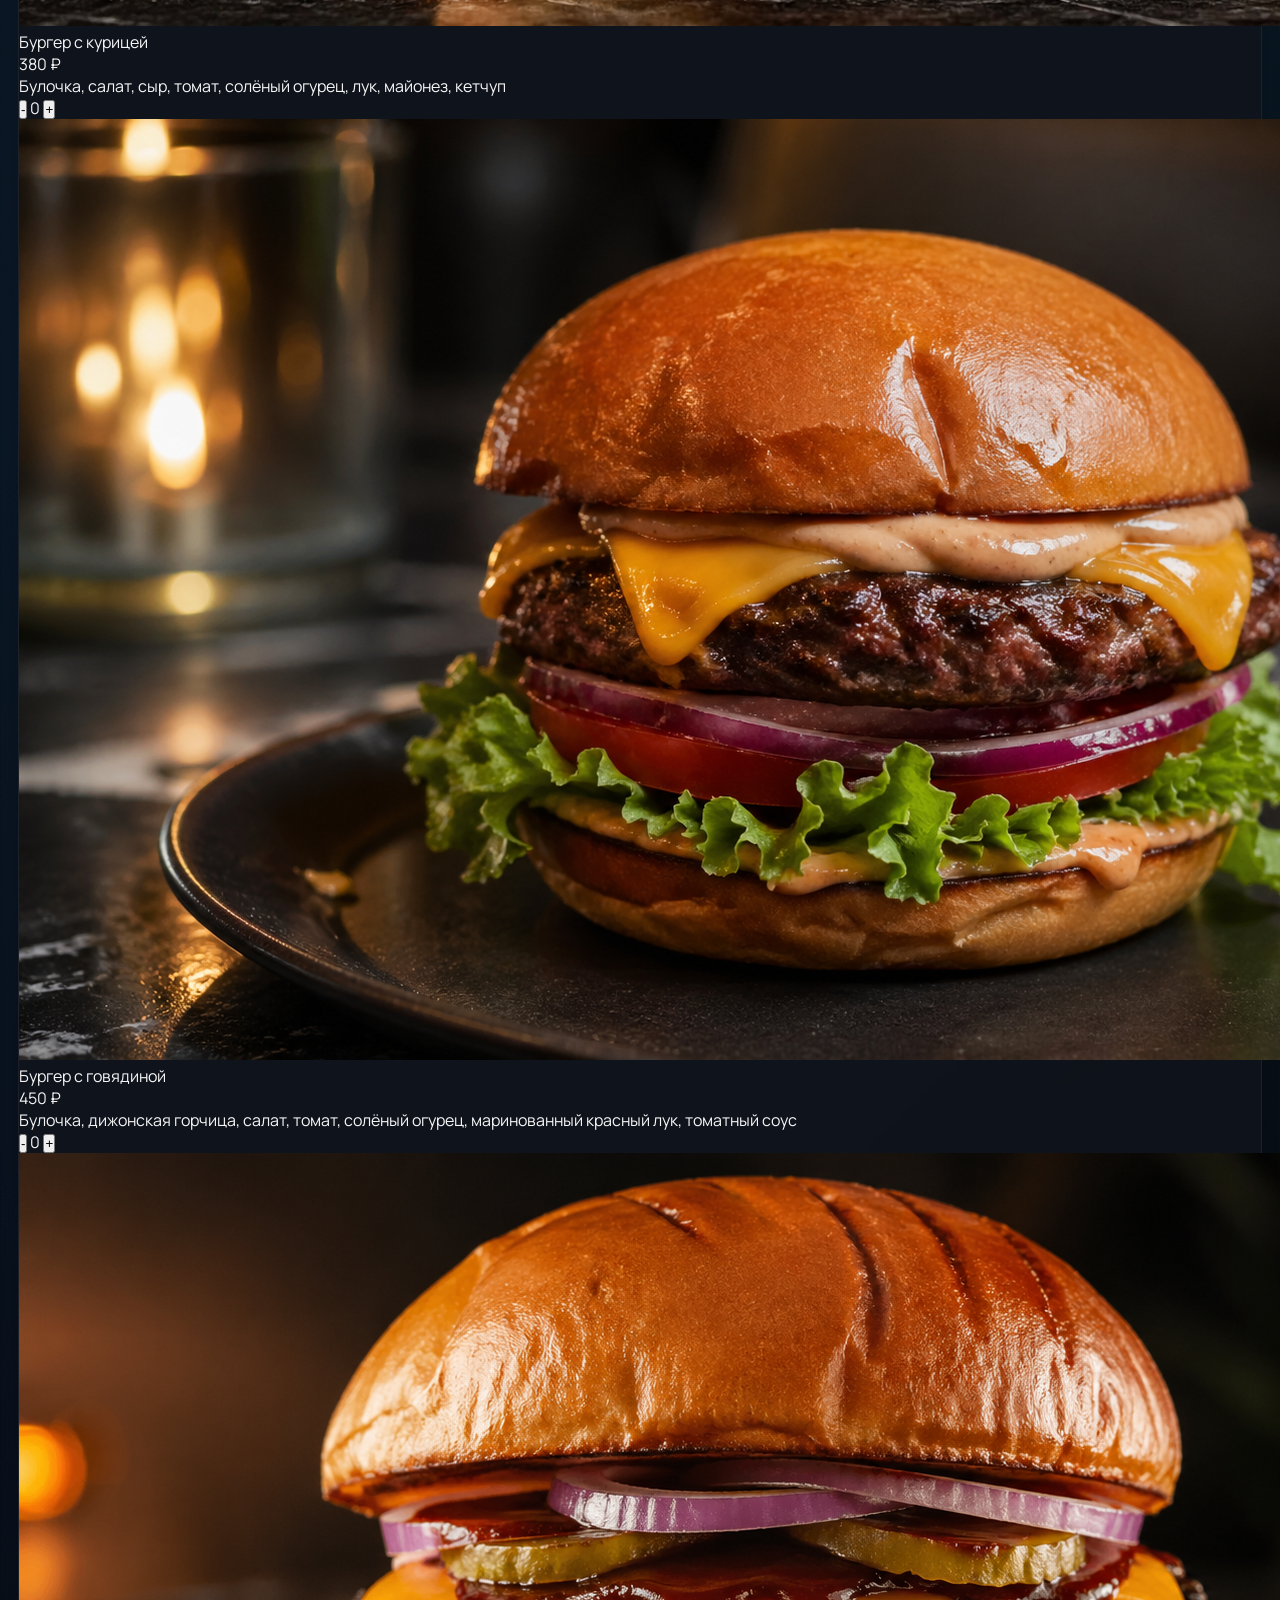
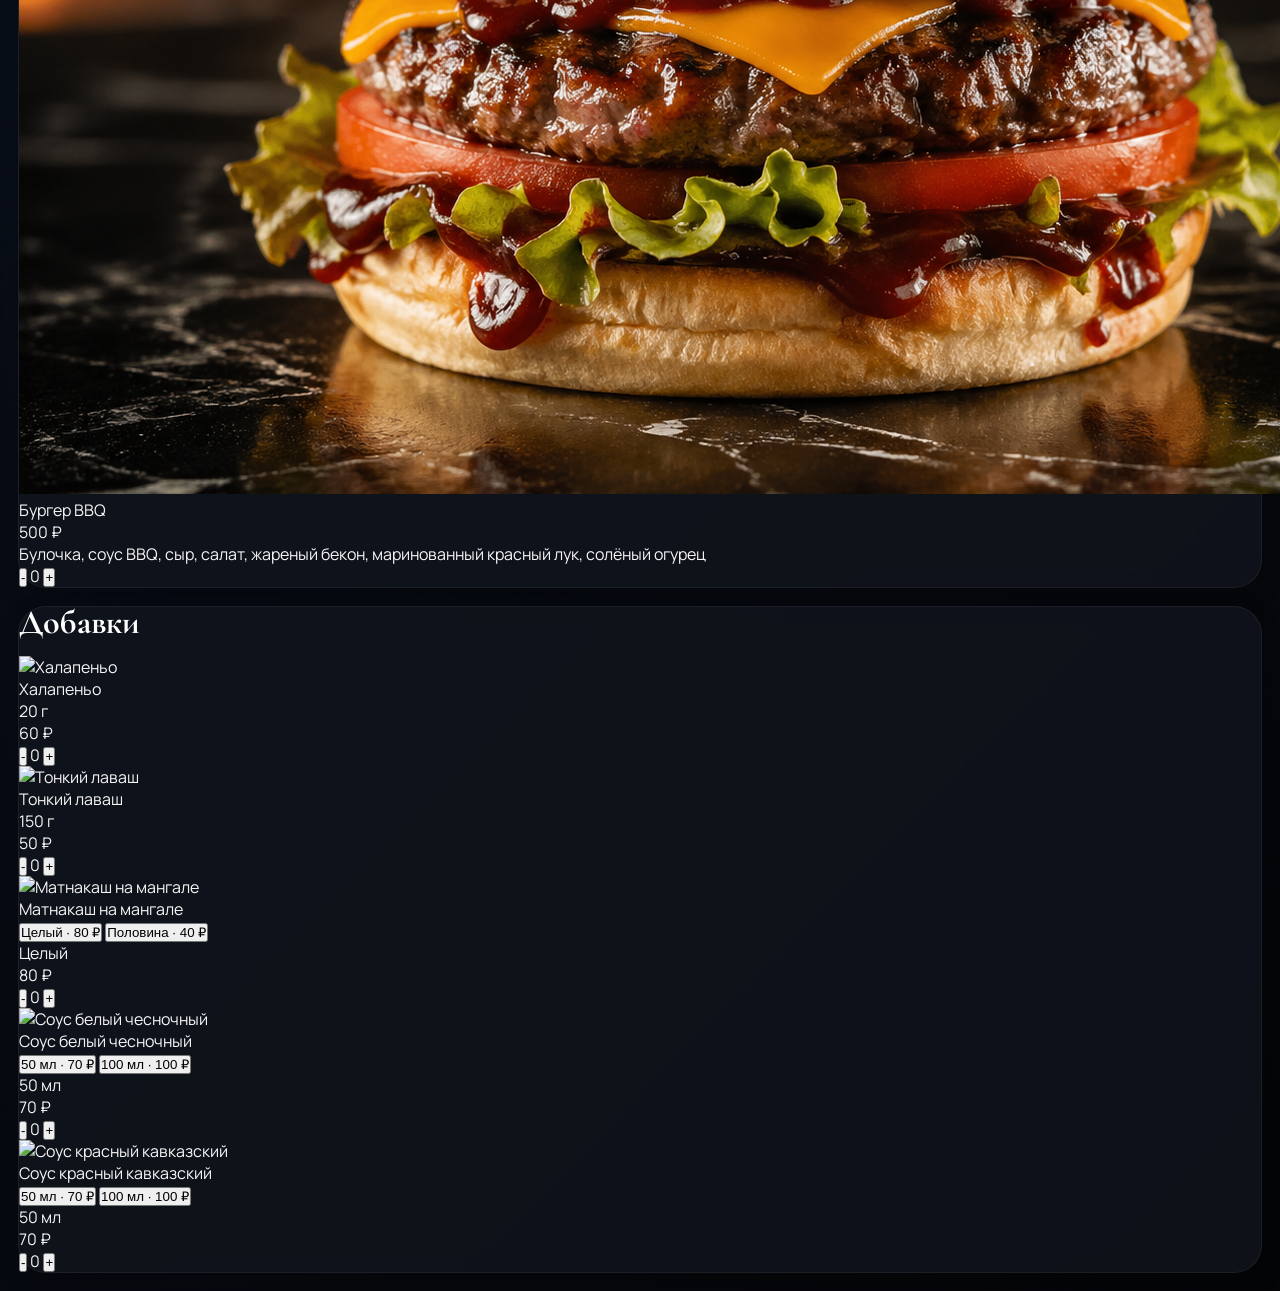
==== commit 9731cb6f: "Update index.html" ====
--- a/index.html
+++ b/index.html
@@ -201,7 +201,8 @@
       font-weight: 800;
       color: #fff;
     }
-        .hero-phone {
+
+    .hero-phone {
       display: inline-block;
       margin-top: 6px;
       margin-bottom: 24px;
@@ -230,269 +231,37 @@
       border: 1px solid rgba(255,255,255,0.10);
     }
 
-    .hero-photo-card img {
+    .hero-slider {
+      position: relative;
+      width: 100%;
+      height: 360px;
+    }
+
+    .hero-slide {
+      position: absolute;
+      inset: 0;
+      opacity: 0;
+      transition: opacity 0.8s ease;
+    }
+
+    .hero-slide.active {
+      opacity: 1;
+      z-index: 1;
+    }
+
+    .hero-slide img {
       width: 100%;
       height: 360px;
       object-fit: cover;
       display: block;
     }
 
-    .category-shell {
-      padding: 12px 14px;
-      display: flex;
-      align-items: center;
-      gap: 12px;
-    }
-
-    .category-bar {
-      display: flex;
-      align-items: center;
-      gap: 12px;
-      overflow-x: auto;
-      scrollbar-width: none;
-      flex: 1;
-      scroll-behavior: smooth;
-    }
-
-    .category-bar::-webkit-scrollbar {
-      display: none;
-    }
-
-    .category-link {
-      flex: 0 0 auto;
-      min-width: 180px;
-      height: 56px;
-      padding: 0 22px;
-      border-radius: 18px;
-      background: rgba(255,255,255,0.05);
-      border: 1px solid rgba(255,255,255,0.08);
-      text-decoration: none;
-      color: rgba(255,255,255,0.92);
-      display: flex;
-      align-items: center;
-      justify-content: center;
-      text-align: center;
-      font-size: 16px;
-      font-weight: 700;
-      transition: transform 0.2s ease, background 0.2s ease;
-    }
-
-    .category-link:hover {
-      transform: translateY(-2px);
-      background: rgba(255,255,255,0.08);
-    }
-
-    .category-arrow {
-      width: 40px;
-      height: 40px;
-      flex: 0 0 40px;
-      border: 1px solid rgba(255,255,255,0.10);
-      border-radius: 14px;
-      background: rgba(255,255,255,0.07);
-      color: rgba(255,255,255,0.85);
-      font-size: 18px;
-      cursor: pointer;
-    }
-
-    .section-block {
-      padding: 18px;
-    }
-
-    .section-title {
-      font-size: 28px;
-      line-height: 1.02;
-      margin-bottom: 12px;
-    }
-
-    .product-grid,
-    .hot-grid {
-      display: grid;
-      grid-template-columns: repeat(3, minmax(0, 1fr));
-      gap: 16px;
-      margin-top: 14px;
-    }
-
-    .hot-grid {
-      grid-template-columns: repeat(3, minmax(0, 1fr));
-    }
-
-    .hot-pill {
-      text-decoration: none;
-      color: #fff;
-      min-height: 160px;
-      padding: 18px 20px;
-      border-radius: 30px;
-      background: rgba(255,255,255,0.06);
-      border: 1px solid rgba(255,255,255,0.10);
-      box-shadow: 0 14px 30px rgba(0,0,0,0.14);
-      display: flex;
-      align-items: center;
-      justify-content: center;
-      text-align: center;
-      font-size: 22px;
-      font-weight: 800;
-    }
-
-    .product-card {
-      background: rgba(255,255,255,0.06);
-      border: 1px solid rgba(255,255,255,0.10);
-      border-radius: 24px;
-      box-shadow: 0 14px 30px rgba(0,0,0,0.14);
-      overflow: hidden;
-      min-height: 340px;
-      display: flex;
-      flex-direction: column;
-      padding: 16px;
-      gap: 12px;
-    }
-
-    .product-card-main {
-      display: flex;
-      flex-direction: column;
-      gap: 0;
-    }
-
-    .product-card-bottom {
-      margin-top: auto;
-    }
-
-    .product-card-image {
-      width: 100%;
-      aspect-ratio: 16 / 9;
-      min-height: 160px;
-      border-radius: 18px;
-      background: rgba(255,255,255,0.06);
-      border: 1px solid rgba(255,255,255,0.09);
-      margin-bottom: 14px;
-      overflow: hidden;
-      display: flex;
-      align-items: center;
-      justify-content: center;
-      position: relative;
-    }
-
-    .product-card-image img {
-      width: 100%;
-      height: 100%;
-      object-fit: cover;
-      object-position: center;
-      display: block;
-    }
-
-    .product-card-title {
-      font-size: 18px;
-      font-weight: 800;
-      line-height: 1.2;
-      margin-bottom: 6px;
-    }
-
-    .product-card-meta {
-      color: rgba(255,255,255,0.72);
-      font-size: 14px;
-      margin-bottom: 8px;
-      line-height: 1.55;
-      white-space: pre-line;
-    }
-
-    .product-card-price {
-      color: rgba(255,255,255,0.74);
-      font-size: 16px;
-      margin-bottom: 14px;
-    }
-        .qty {
-      display: flex;
-      align-items: center;
-      gap: 10px;
-    }
-
-    .qty button {
-      width: 38px;
-      height: 38px;
-      border: 0;
-      border-radius: 12px;
-      background: rgba(255,255,255,0.10);
-      border: 1px solid rgba(255,255,255,0.08);
-      color: white;
-      font-size: 22px;
-      line-height: 1;
-      cursor: pointer;
-      flex: 0 0 38px;
-    }
-
-    .qty span {
-      min-width: 24px;
-      text-align: center;
-      font-size: 16px;
-      font-weight: 800;
-    }
-
-    .variant-group {
-      display: flex;
-      flex-wrap: wrap;
-      gap: 8px;
-      margin: 10px 0 10px;
-    }
-
-    .variant-btn {
-      border: 1px solid rgba(255,255,255,0.10);
-      background: var(--chip);
-      color: #fff;
-      border-radius: 12px;
-      padding: 8px 10px;
-      font-size: 12px;
-      font-weight: 700;
-      cursor: pointer;
-    }
-
-    .variant-btn.active {
-      background: var(--chip-active);
-      border-color: rgba(255,255,255,0.22);
-    }
-
-    .option-check {
-      display: flex;
-      align-items: center;
-      gap: 8px;
-      margin-top: 10px;
-      font-size: 13px;
-      color: rgba(255,255,255,0.9);
-    }
-
-    .option-check input {
-      width: 16px;
-      height: 16px;
-      accent-color: #7b61ff;
-    }
-
-    @media (max-width: 1200px) {
-      .hero-top {
-        grid-template-columns: 240px 1fr;
-      }
-
-      .hero-right-grid {
-        grid-template-columns: 1fr;
-      }
-
-      .hero-right-shell,
-      .hero-brand {
-        min-height: auto;
-      }
-    }
-
-    @media (max-width: 980px) {
-      .hot-grid,
-      .product-grid {
-        grid-template-columns: repeat(2, minmax(0, 1fr));
-      }
-    }
-
     @media (max-width: 820px) {
       body {
         padding: 14px;
       }
 
-      .hero,
-      .section-block {
+      .hero {
         padding: 14px;
       }
 
@@ -521,8 +290,7 @@
         font-size: 30px;
       }
 
-      .hero-title,
-      .section-title {
+      .hero-title {
         font-size: 28px;
       }
 
@@ -537,63 +305,11 @@
         font-size: 17px;
       }
 
-      .hero-photo-card {
+      .hero-photo-card,
+      .hero-slider,
+      .hero-slide img {
+        height: 240px;
         min-height: 240px;
-      }
-
-      .hero-photo-card img {
-        height: 240px;
-      }
-
-      .category-arrow {
-        display: none;
-      }
-
-      .hot-grid,
-      .product-grid {
-        grid-template-columns: 1fr;
-      }
-
-      .product-card {
-        min-height: auto;
-        padding: 12px;
-        border-radius: 18px;
-        gap: 10px;
-      }
-
-      .product-card-image {
-        border-radius: 14px;
-        margin-bottom: 12px;
-      }
-
-      .product-card-title {
-        font-size: 16px;
-      }
-
-      .product-card-meta {
-        font-size: 13px;
-        line-height: 1.45;
-      }
-
-      .product-card-price {
-        font-size: 15px;
-        margin-bottom: 12px;
-      }
-
-      .qty {
-        gap: 8px;
-      }
-
-      .qty button {
-        width: 34px;
-        height: 34px;
-        font-size: 20px;
-        flex: 0 0 34px;
-        border-radius: 10px;
-      }
-
-      .qty span {
-        font-size: 15px;
       }
     }
   </style>
@@ -638,8 +354,11 @@
             </div>
 
             <div class="hero-contact">
-              <div class="hero-title">На связи<br>с вами</div>
-              <a href="tel:+79277126264" class="hero-phone">+7 927 712-62-64</a>
+              <div>
+                <div class="hero-title">На связи<br>с вами</div>
+                <a href="tel:+79277126264" class="hero-phone">+7 927 712-62-64</a>
+              </div>
+
               <a href="tel:+79277126264" class="hero-call-btn">Позвонить</a>
             </div>
 
@@ -650,7 +369,17 @@
 
       <div class="hero-bottom">
         <div class="hero-photo-card">
-          <img src="img/burgery-i-ulichnaya-klassika.png" alt="Бургеры и уличная классика">
+          <div class="hero-slider" id="heroSlider">
+            <div class="hero-slide active">
+              <img src="img/burgery-i-ulichnaya-klassika.png" alt="Фото 1">
+            </div>
+            <div class="hero-slide">
+              <img src="img/sety-dlya-kompanii.png" alt="Фото 2">
+            </div>
+            <div class="hero-slide">
+              <img src="img/svezhie-salaty-i-yarkie-vkusy.png" alt="Фото 3">
+            </div>
+          </div>
         </div>
       </div>
     </section>
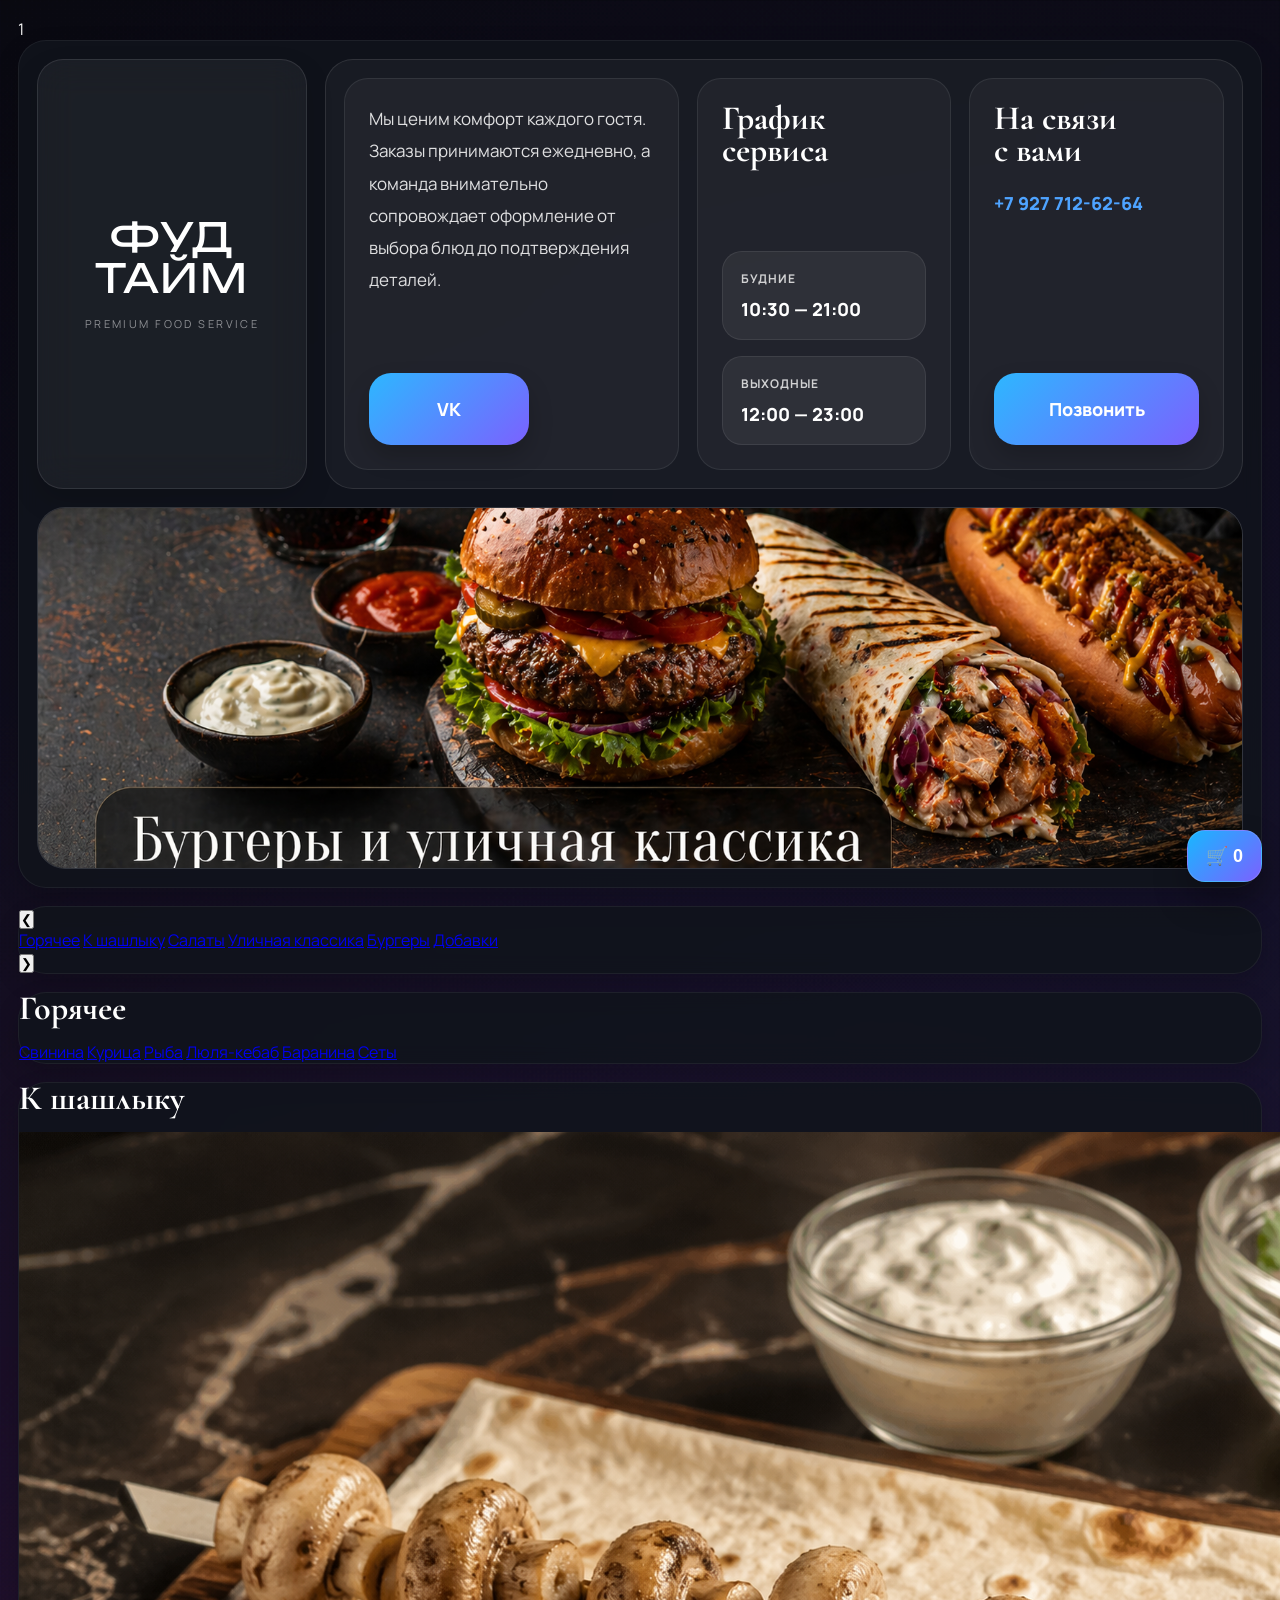
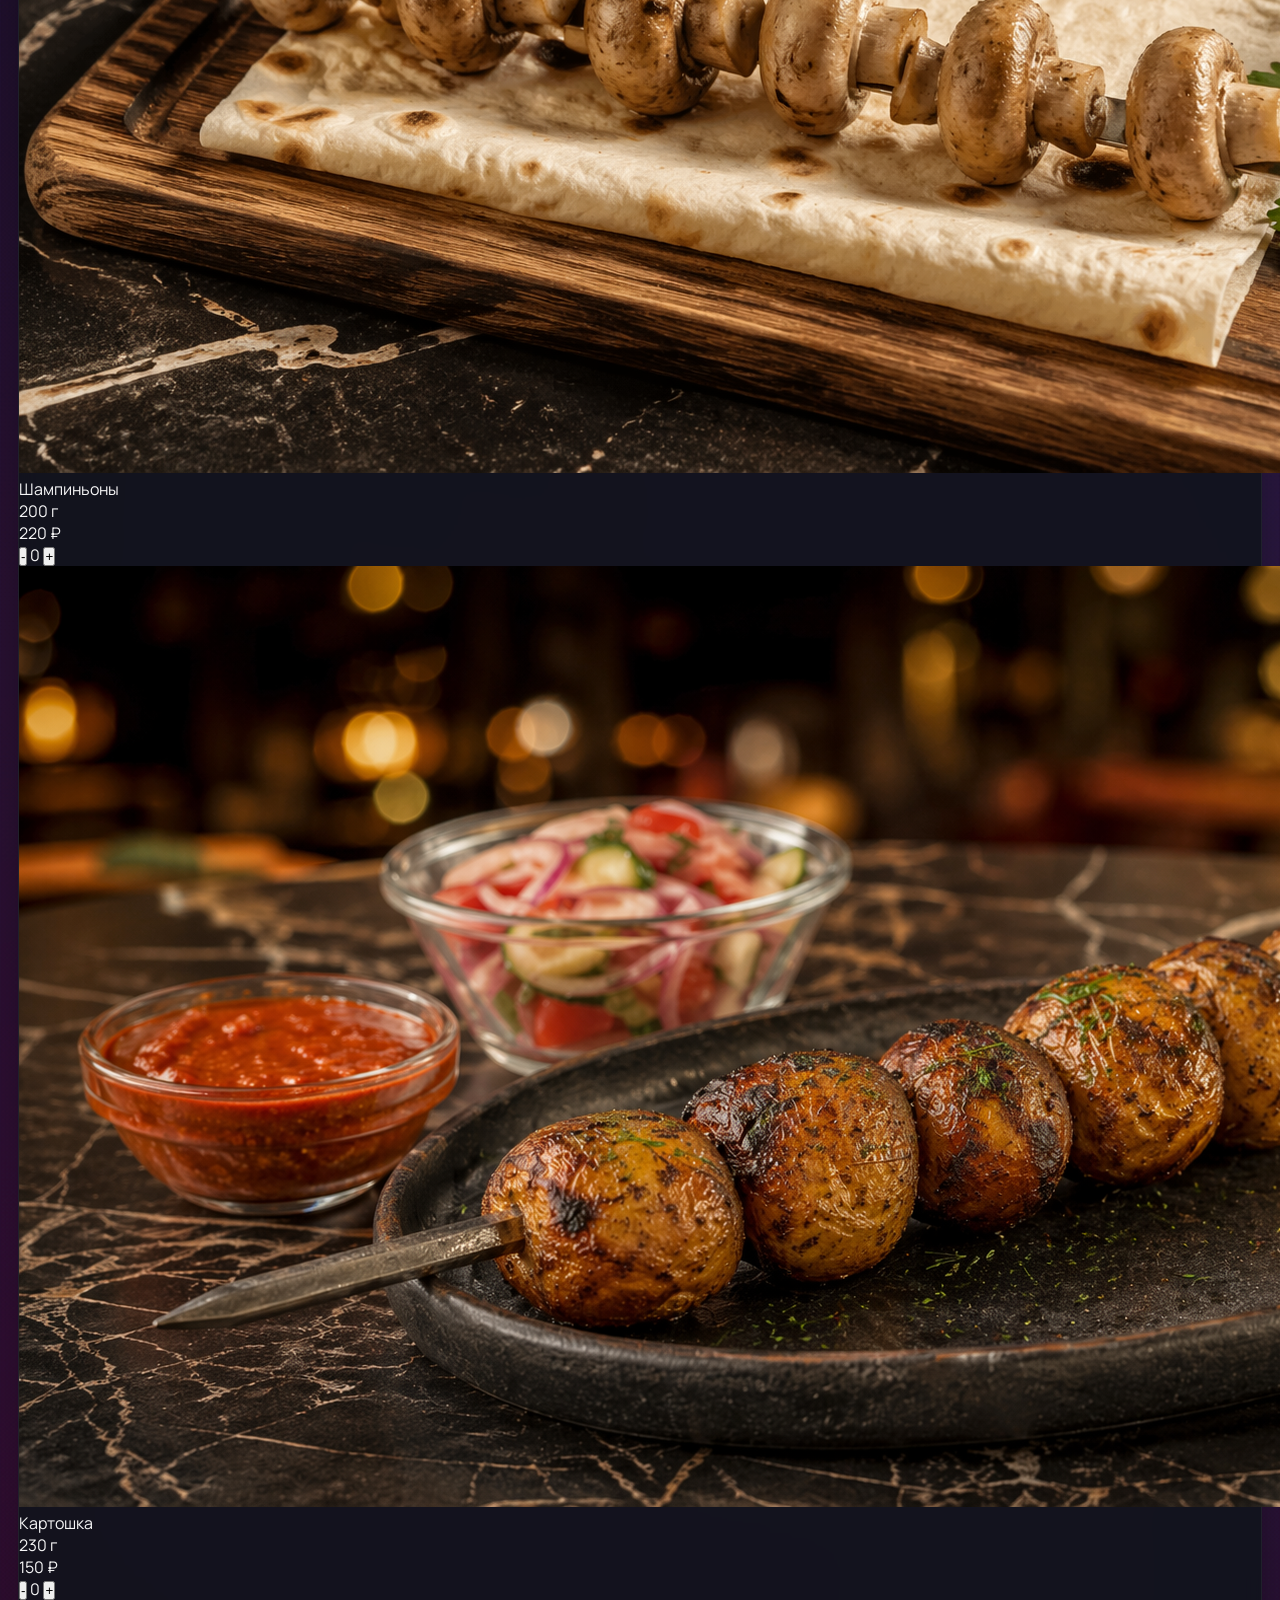
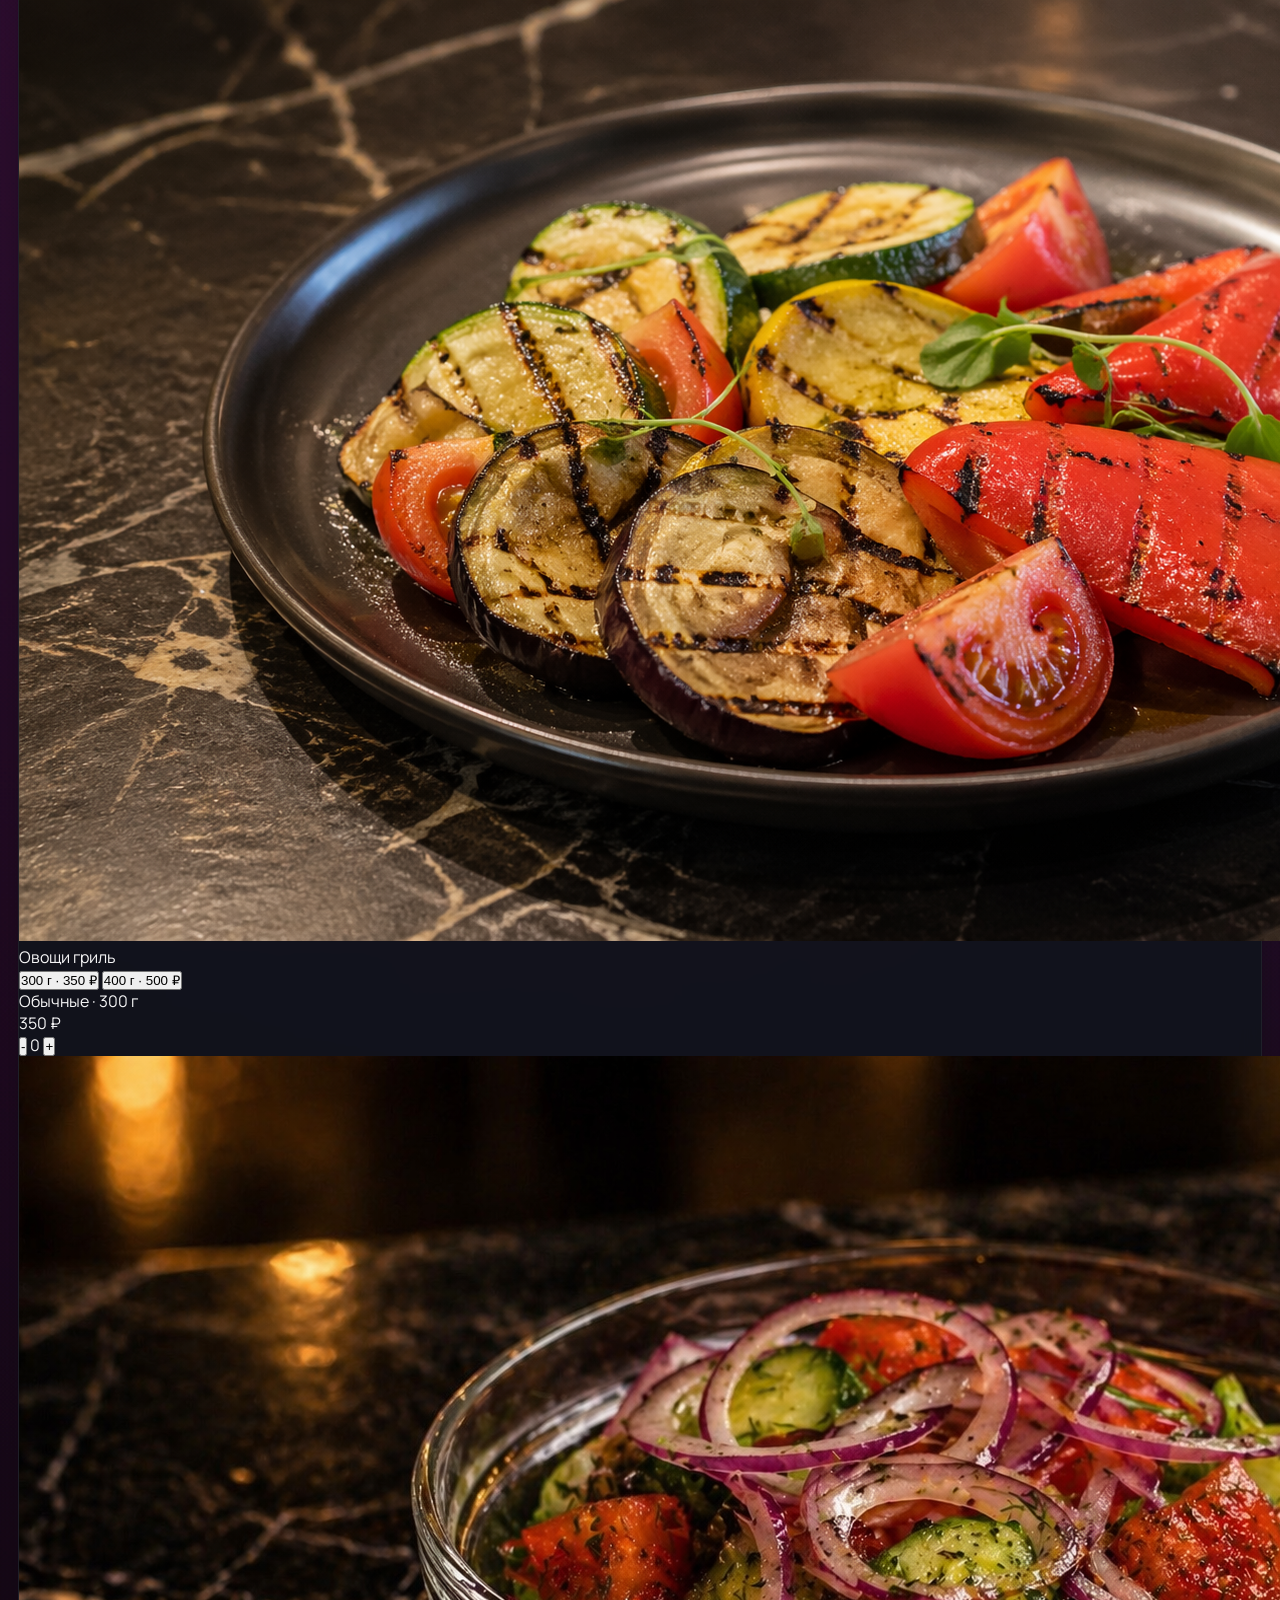
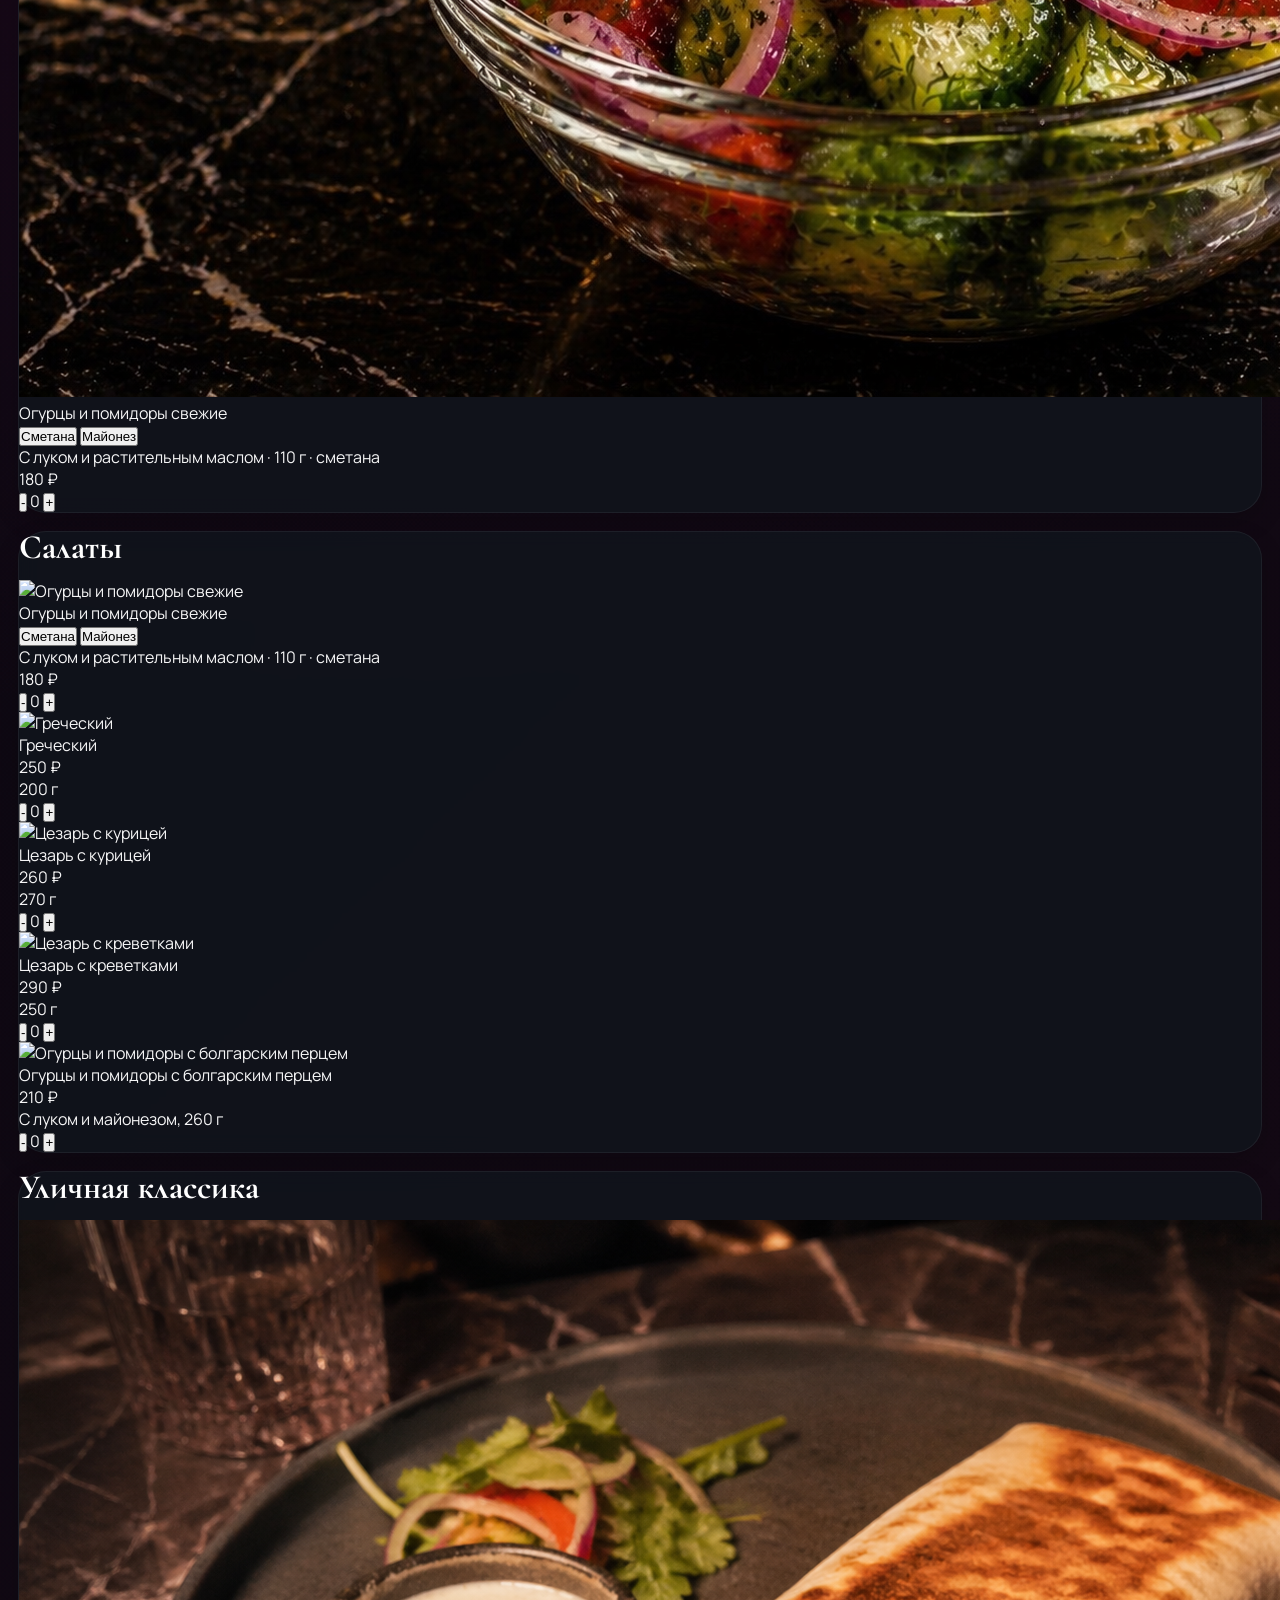
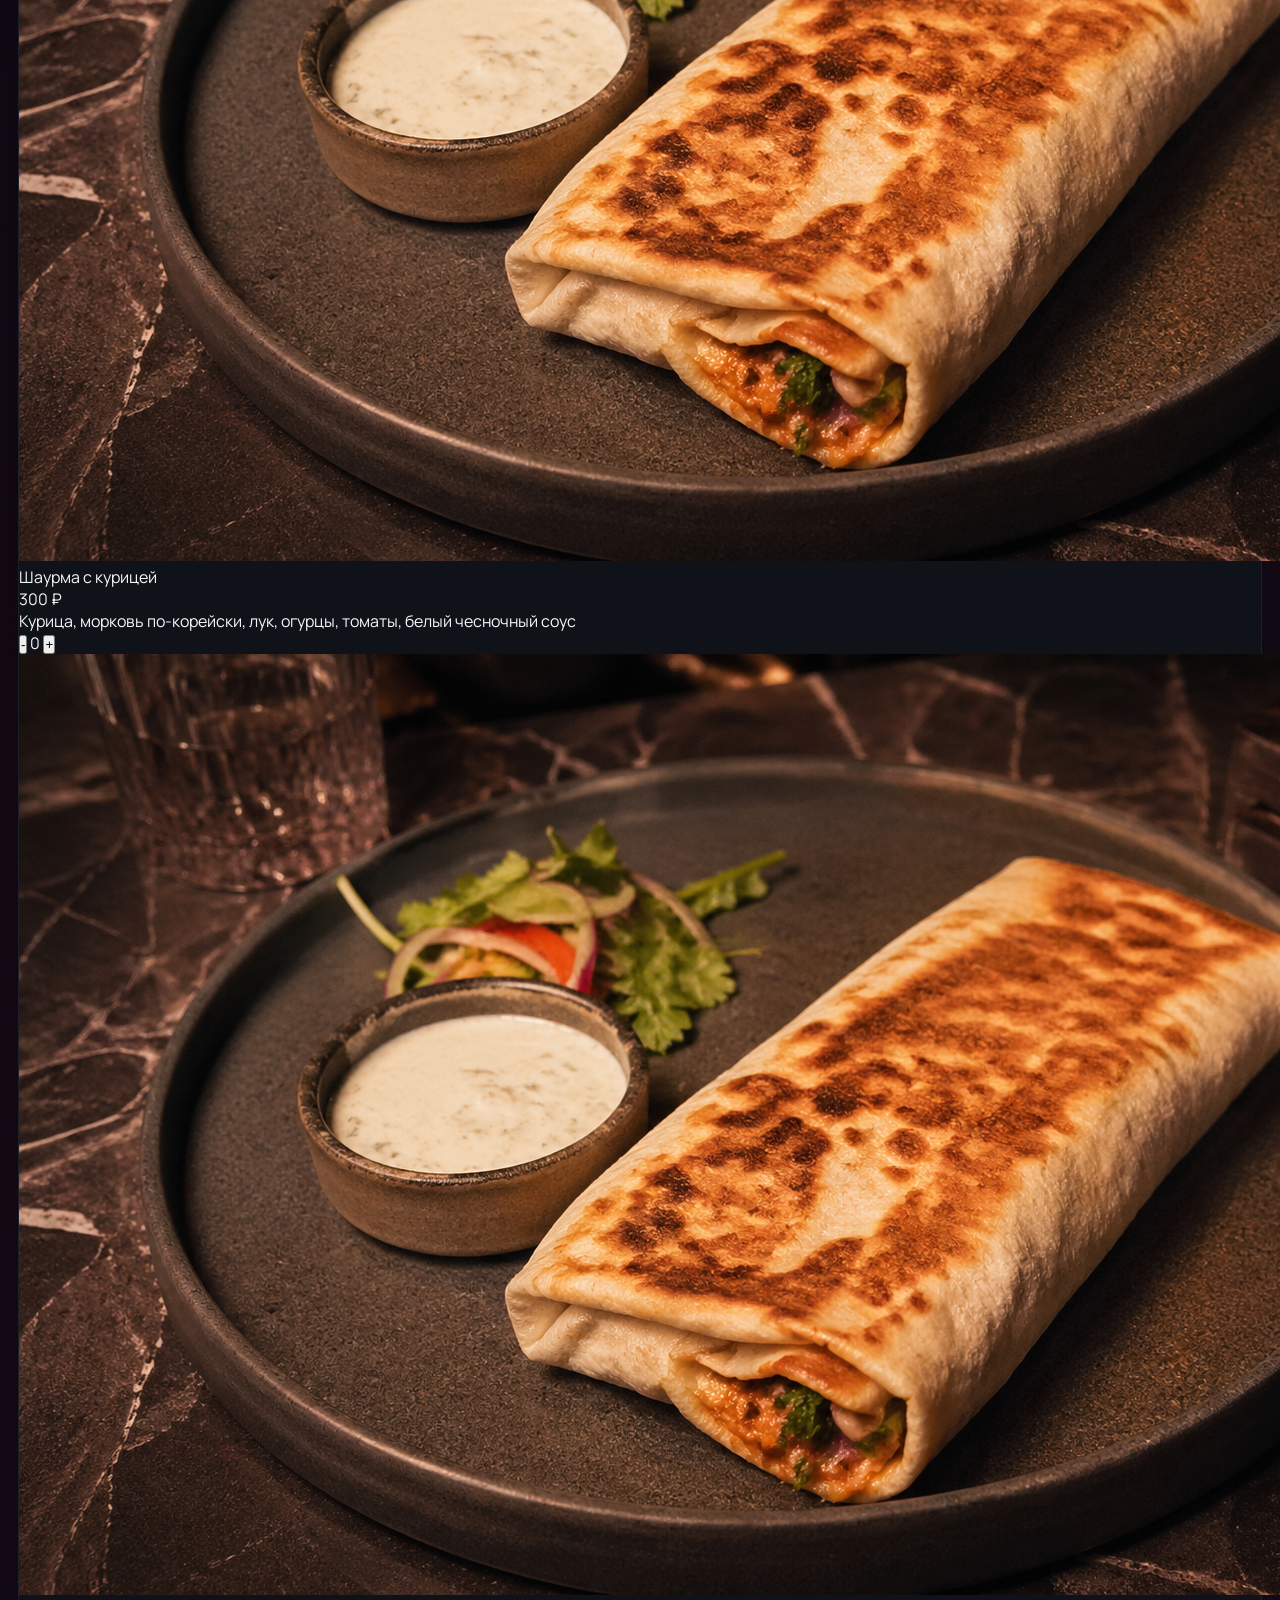
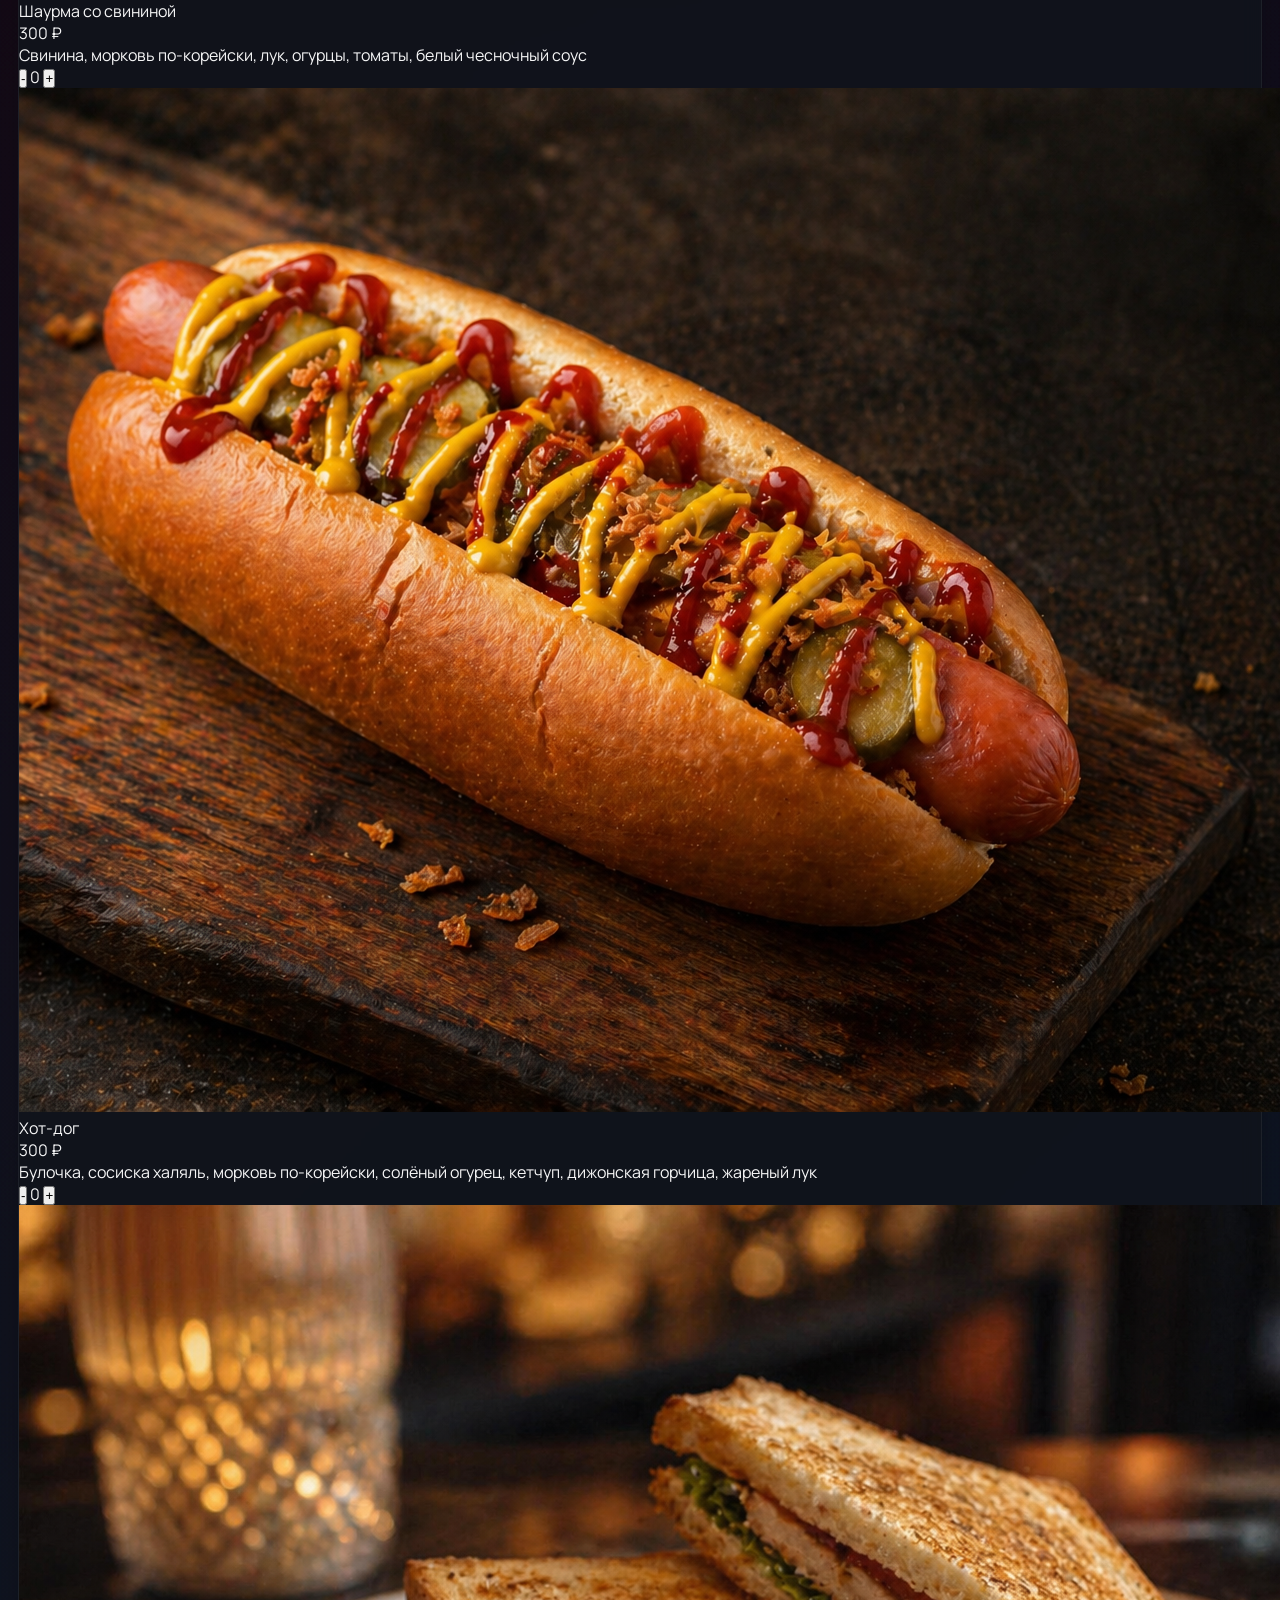
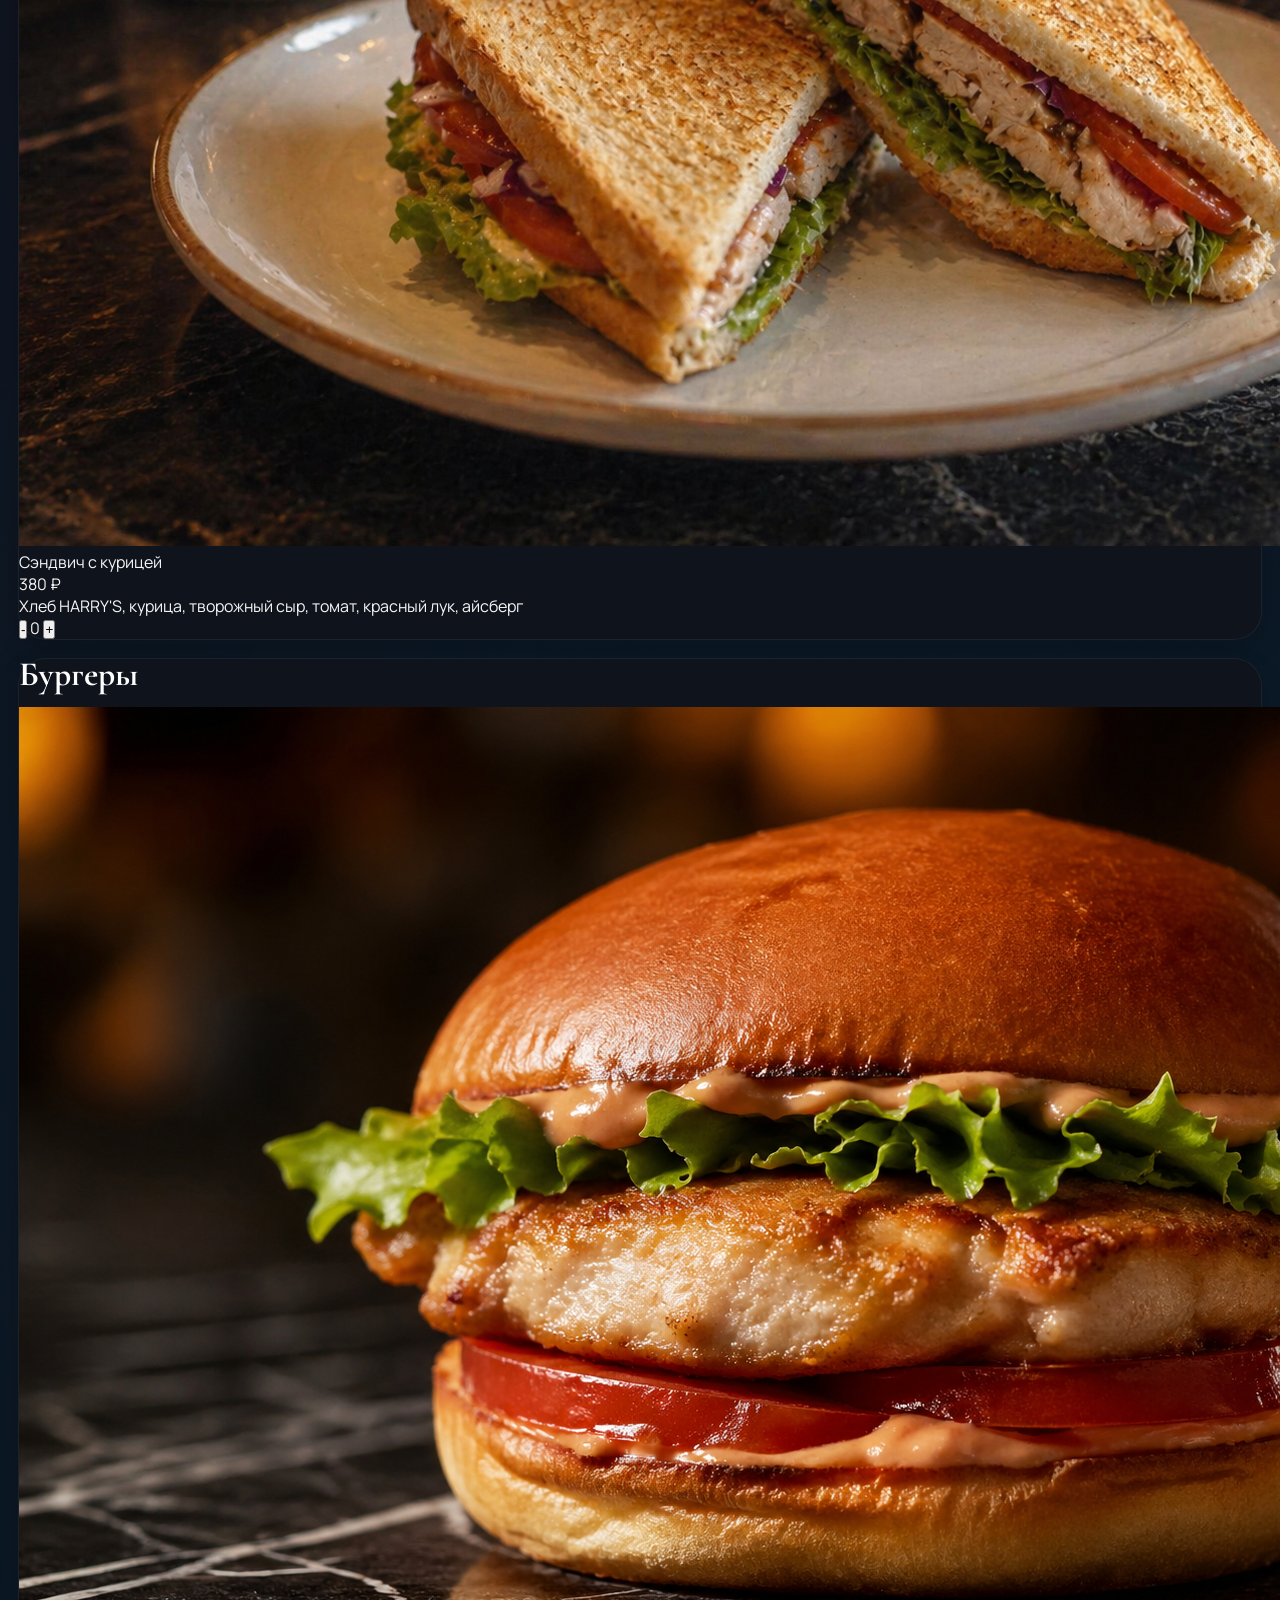
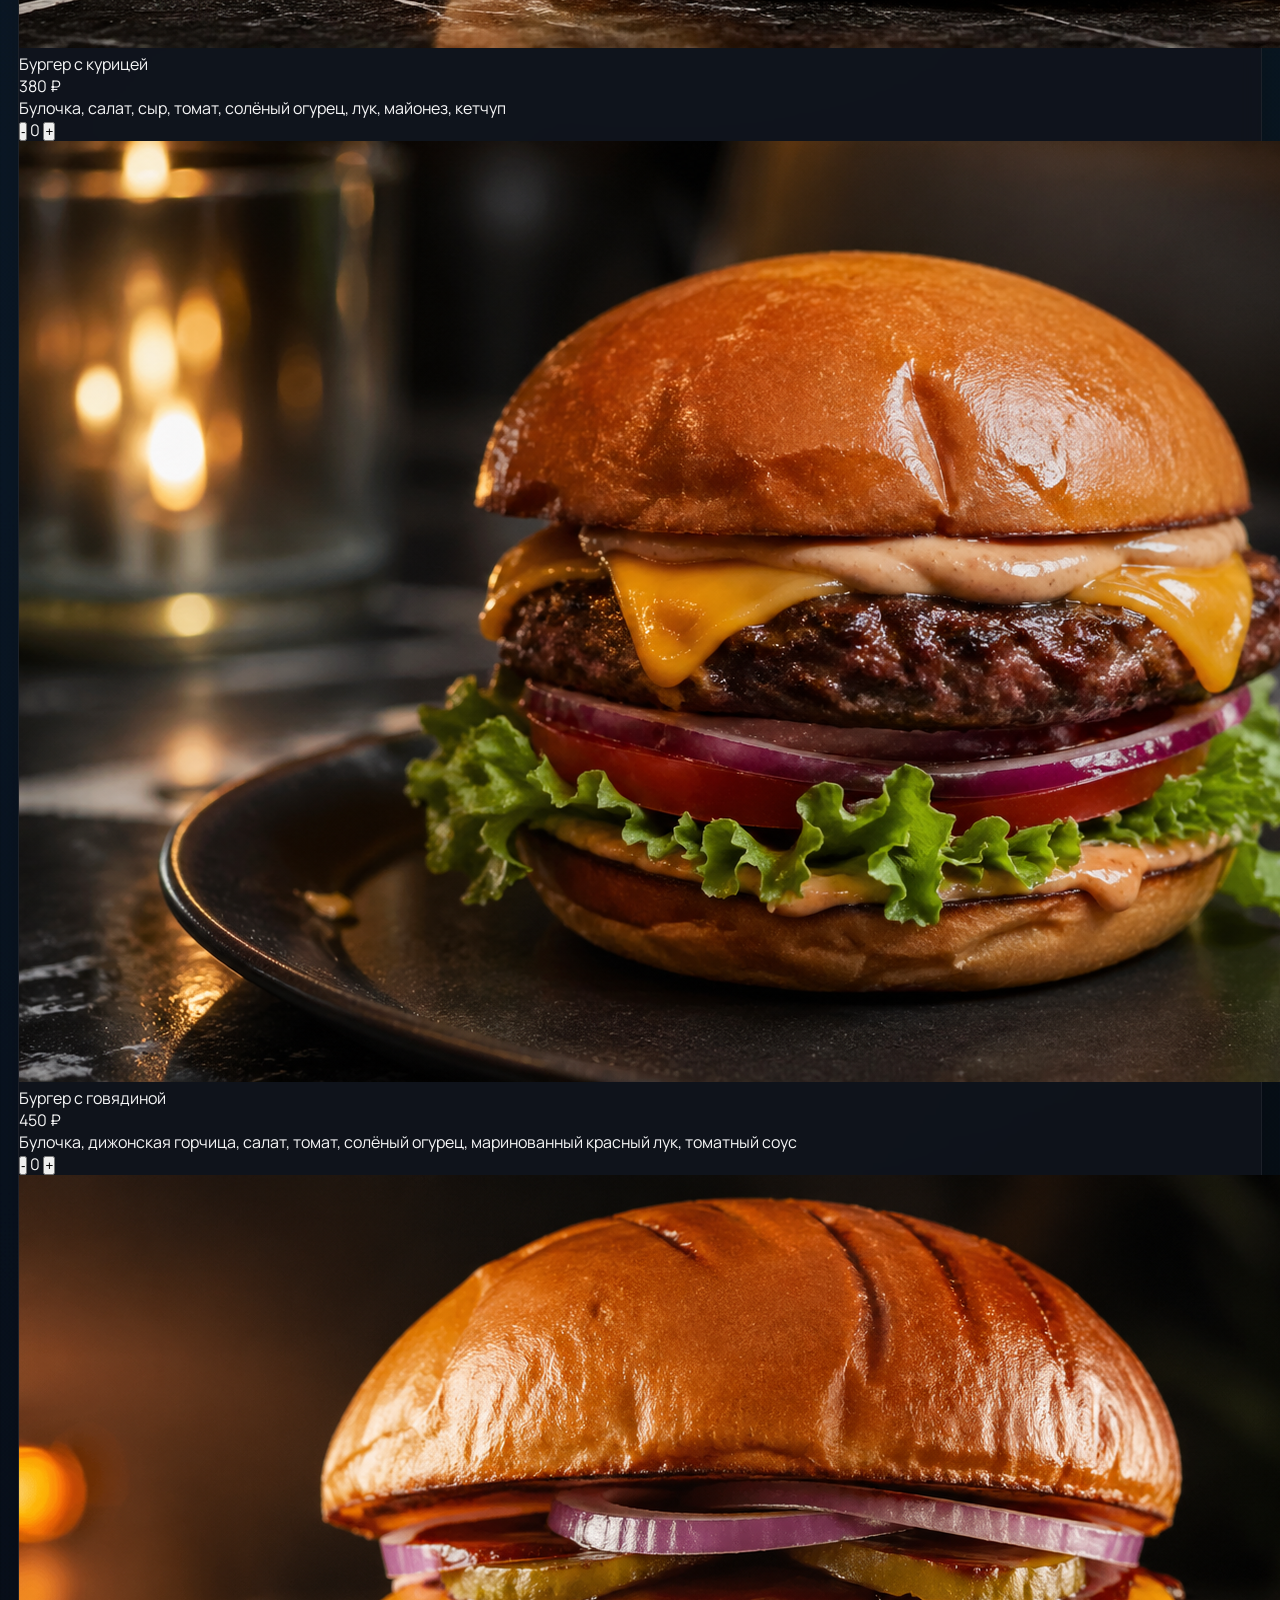
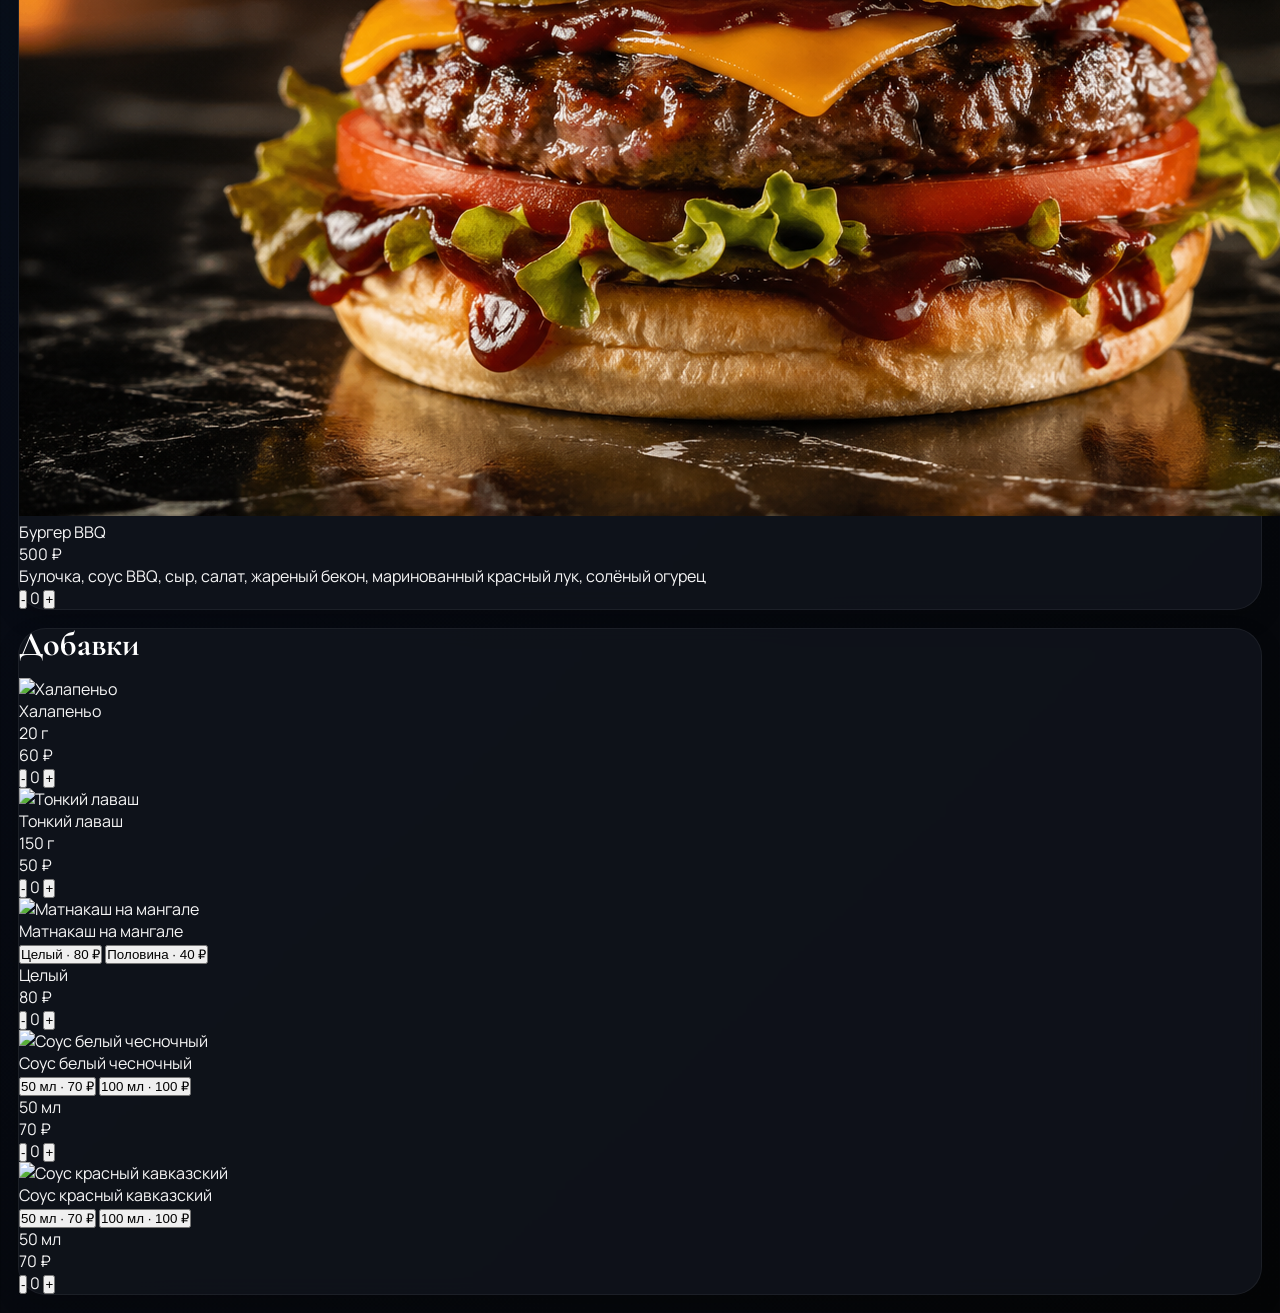
==== commit 6bbd721b: "Update index.html" ====
--- a/index.html
+++ b/index.html
@@ -3,7 +3,7 @@
 <head>
   <meta charset="UTF-8" />
   <meta name="viewport" content="width=device-width, initial-scale=1.0" />
-  <title>Фуд Тайм</title>
+  <title>Фуд Тайм</title>1
 
   <link rel="preconnect" href="https://fonts.googleapis.com">
   <link rel="preconnect" href="https://fonts.gstatic.com" crossorigin>
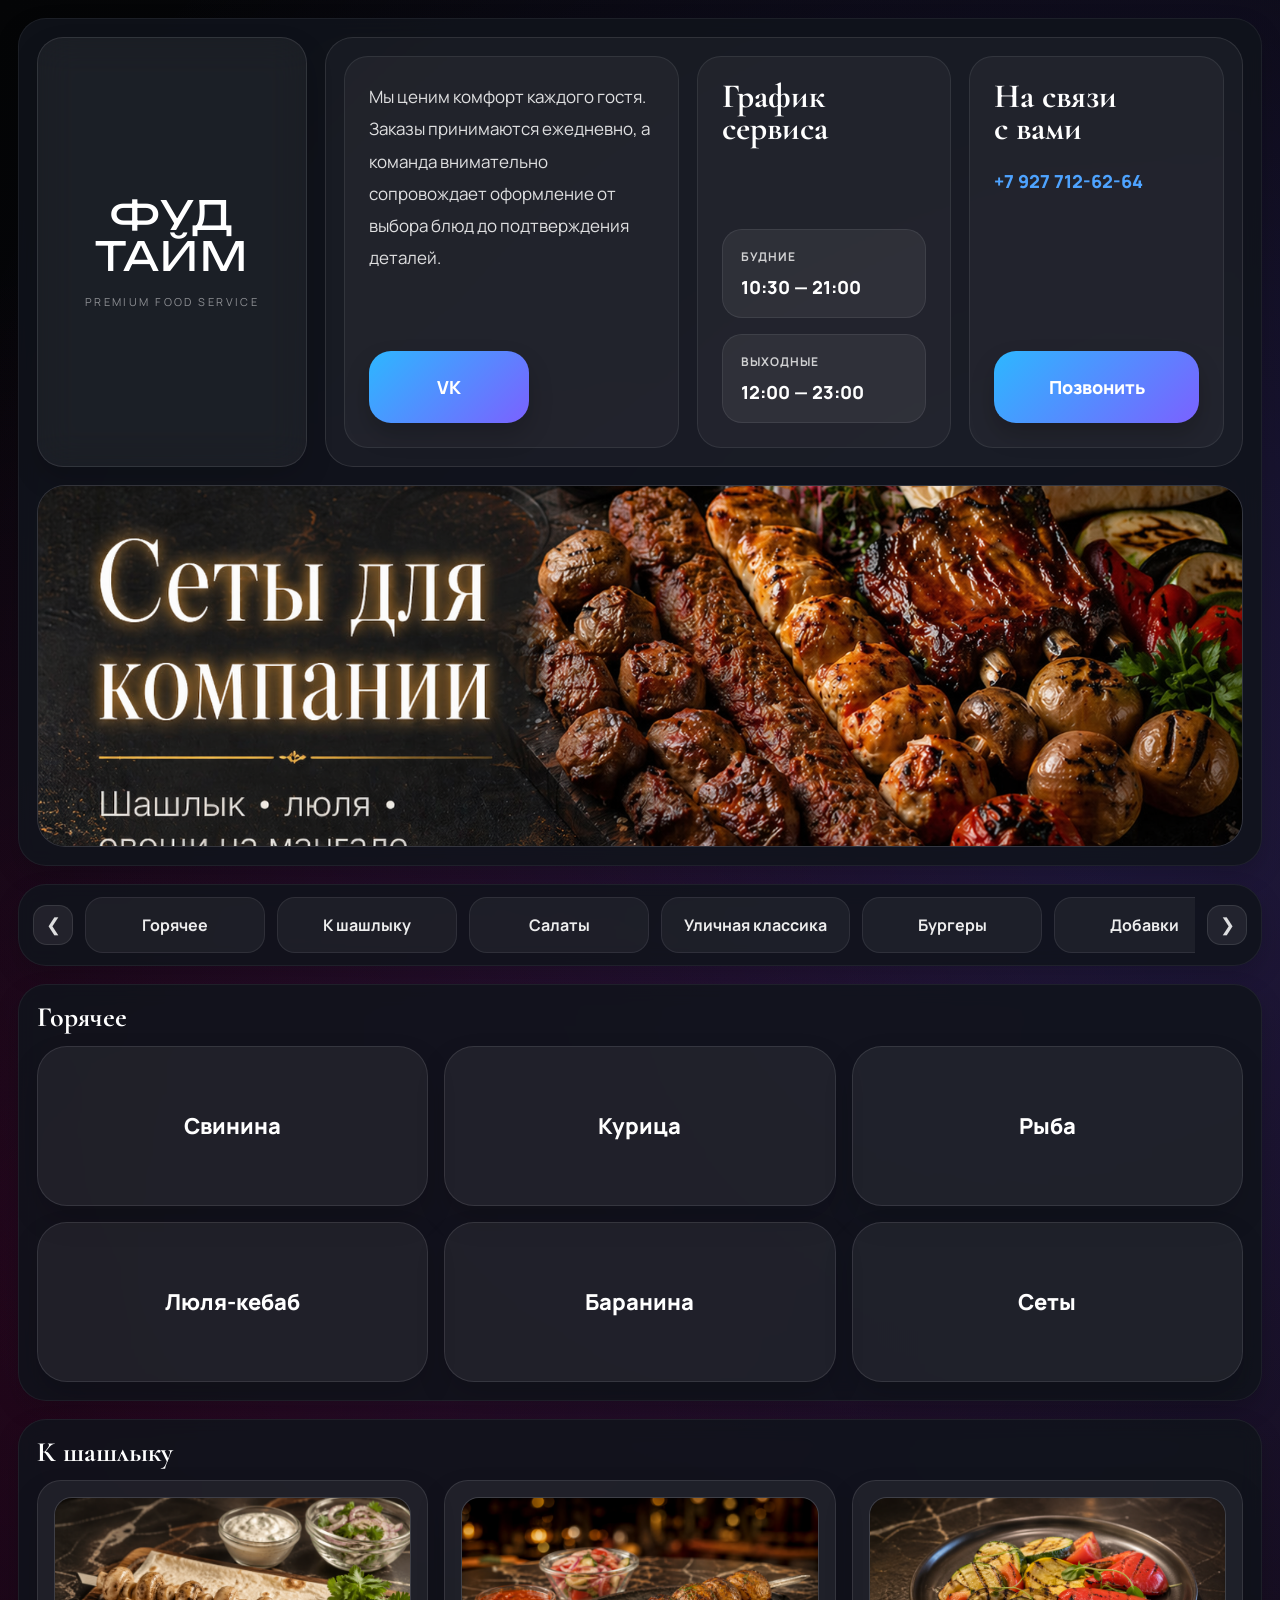
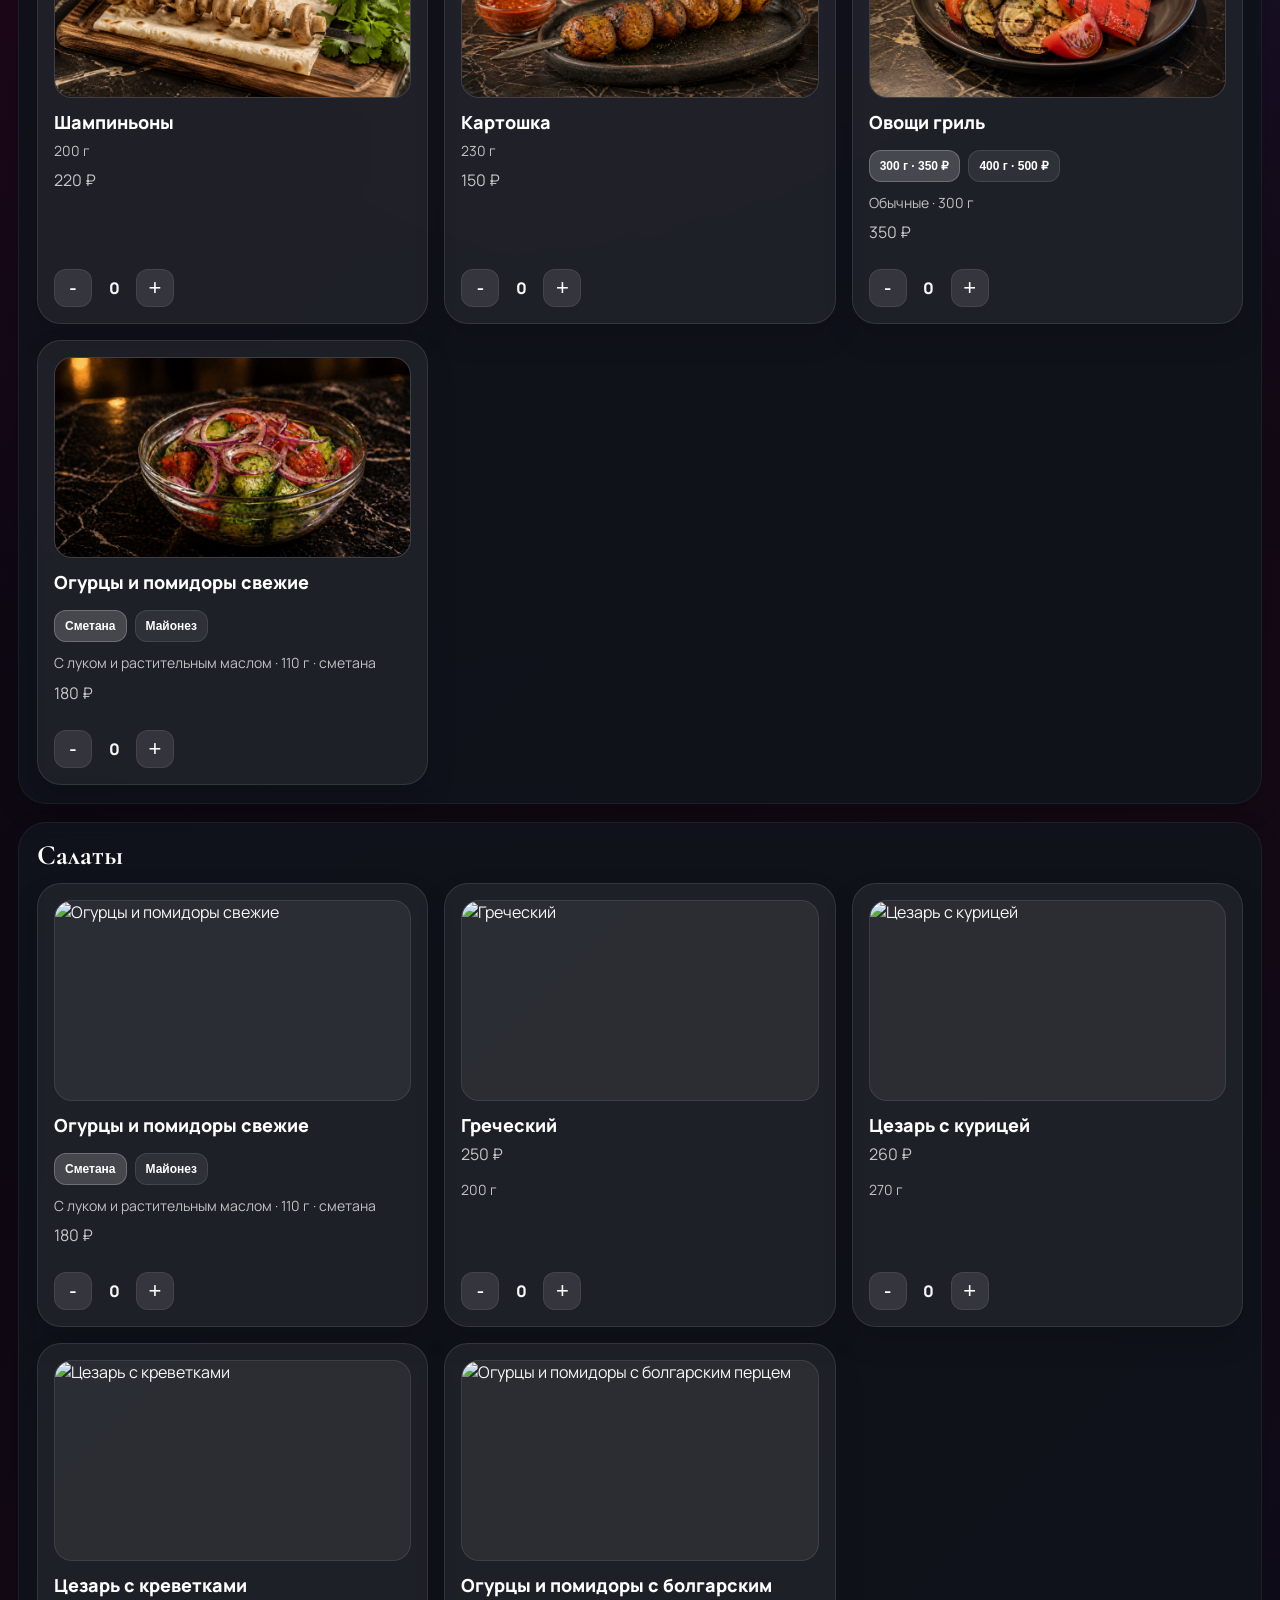
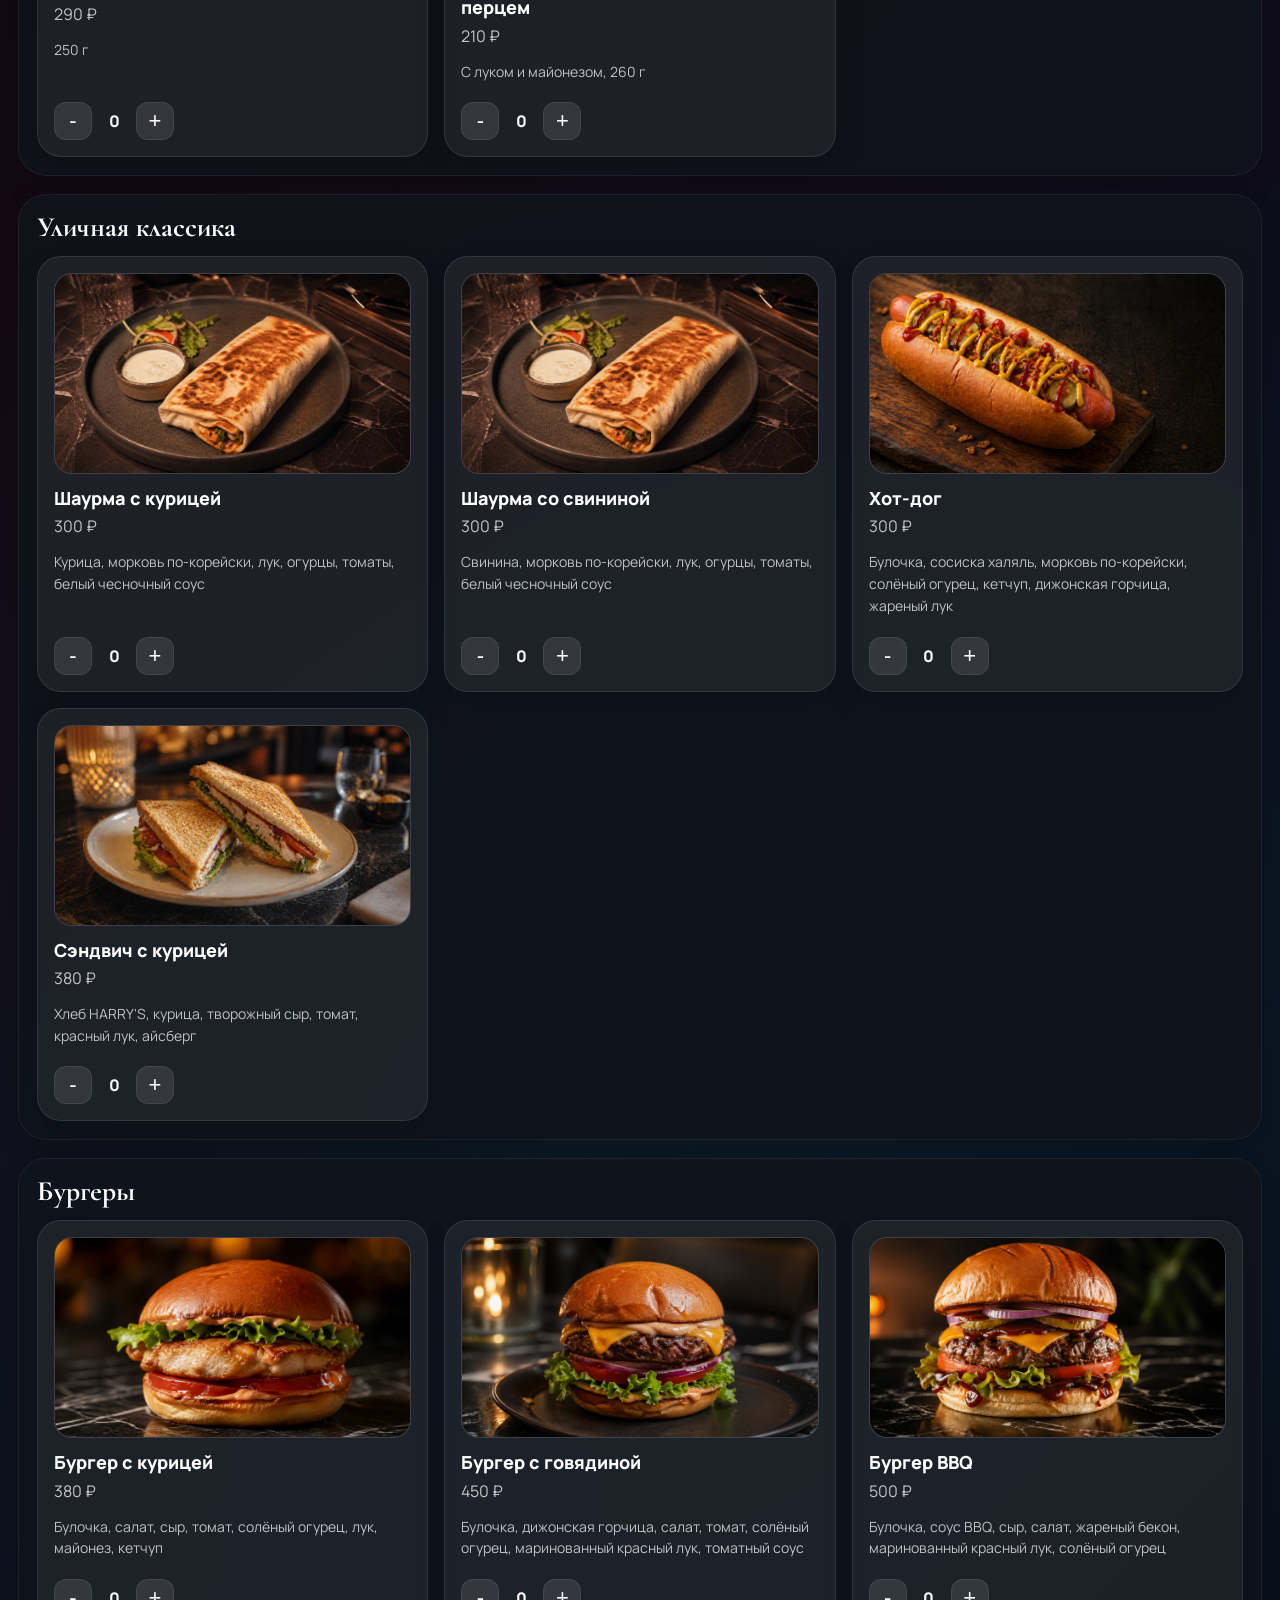
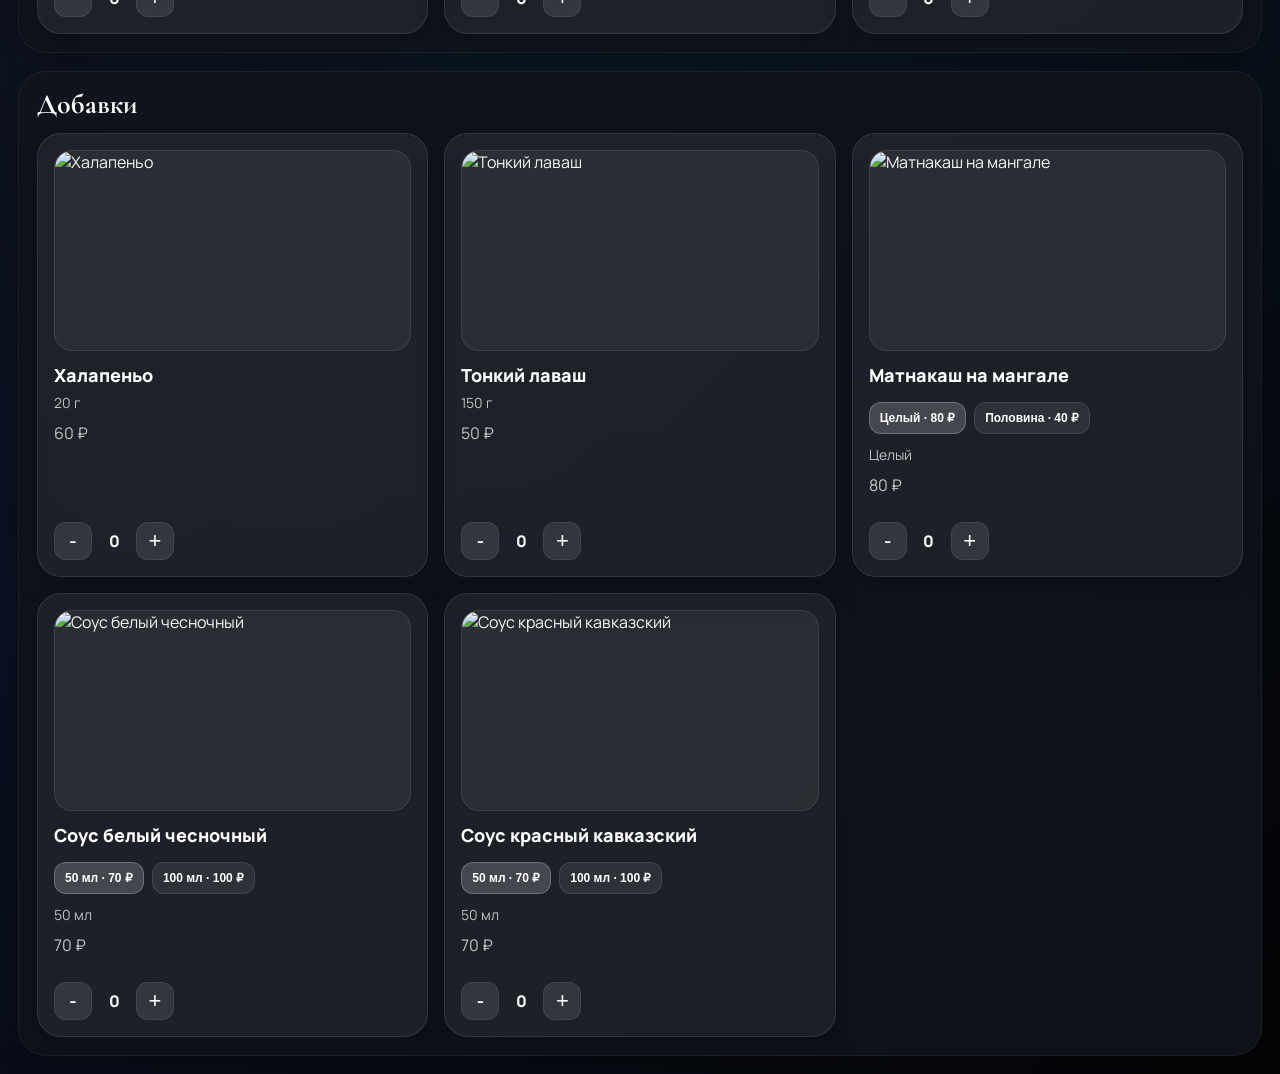
==== commit bd37acdd: "Update index.html" ====
--- a/index.html
+++ b/index.html
@@ -3,7 +3,7 @@
 <head>
   <meta charset="UTF-8" />
   <meta name="viewport" content="width=device-width, initial-scale=1.0" />
-  <title>Фуд Тайм</title>1
+  <title>Фуд Тайм</title>
 
   <link rel="preconnect" href="https://fonts.googleapis.com">
   <link rel="preconnect" href="https://fonts.gstatic.com" crossorigin>
@@ -172,8 +172,7 @@
       width: 160px;
       margin-top: auto;
     }
-
-    .schedule-stack {
+        .schedule-stack {
       display: flex;
       flex-direction: column;
       gap: 16px;
@@ -256,12 +255,223 @@
       display: block;
     }
 
+    .category-shell {
+      padding: 12px 14px;
+      display: flex;
+      align-items: center;
+      gap: 12px;
+    }
+
+    .category-bar {
+      display: flex;
+      align-items: center;
+      gap: 12px;
+      overflow-x: auto;
+      scrollbar-width: none;
+      flex: 1;
+      scroll-behavior: smooth;
+    }
+
+    .category-bar::-webkit-scrollbar {
+      display: none;
+    }
+
+    .category-link {
+      flex: 0 0 auto;
+      min-width: 180px;
+      height: 56px;
+      padding: 0 22px;
+      border-radius: 18px;
+      background: rgba(255,255,255,0.05);
+      border: 1px solid rgba(255,255,255,0.08);
+      text-decoration: none;
+      color: rgba(255,255,255,0.92);
+      display: flex;
+      align-items: center;
+      justify-content: center;
+      text-align: center;
+      font-size: 16px;
+      font-weight: 700;
+    }
+
+    .category-arrow {
+      width: 40px;
+      height: 40px;
+      flex: 0 0 40px;
+      border: 1px solid rgba(255,255,255,0.10);
+      border-radius: 14px;
+      background: rgba(255,255,255,0.07);
+      color: rgba(255,255,255,0.85);
+      font-size: 18px;
+      cursor: pointer;
+    }
+
+    .section-block {
+      padding: 18px;
+    }
+
+    .section-title {
+      font-size: 28px;
+      line-height: 1.02;
+      margin-bottom: 12px;
+    }
+
+    .hot-grid,
+    .product-grid {
+      display: grid;
+      grid-template-columns: repeat(3, minmax(0, 1fr));
+      gap: 16px;
+      margin-top: 14px;
+    }
+
+    .hot-pill {
+      text-decoration: none;
+      color: #fff;
+      min-height: 160px;
+      padding: 18px 20px;
+      border-radius: 30px;
+      background: rgba(255,255,255,0.06);
+      border: 1px solid rgba(255,255,255,0.10);
+      box-shadow: 0 14px 30px rgba(0,0,0,0.14);
+      display: flex;
+      align-items: center;
+      justify-content: center;
+      text-align: center;
+      font-size: 22px;
+      font-weight: 800;
+    }
+        .product-card {
+      background: rgba(255,255,255,0.06);
+      border: 1px solid rgba(255,255,255,0.10);
+      border-radius: 24px;
+      box-shadow: 0 14px 30px rgba(0,0,0,0.14);
+      overflow: hidden;
+      min-height: 340px;
+      display: flex;
+      flex-direction: column;
+      padding: 16px;
+      gap: 12px;
+    }
+
+    .product-card-main {
+      display: flex;
+      flex-direction: column;
+      gap: 0;
+    }
+
+    .product-card-bottom {
+      margin-top: auto;
+    }
+
+    .product-card-image {
+      width: 100%;
+      aspect-ratio: 16 / 9;
+      min-height: 160px;
+      border-radius: 18px;
+      background: rgba(255,255,255,0.06);
+      border: 1px solid rgba(255,255,255,0.09);
+      margin-bottom: 14px;
+      overflow: hidden;
+      display: flex;
+      align-items: center;
+      justify-content: center;
+      position: relative;
+    }
+
+    .product-card-image img {
+      width: 100%;
+      height: 100%;
+      object-fit: cover;
+      object-position: center;
+      display: block;
+    }
+
+    .product-card-title {
+      font-size: 18px;
+      font-weight: 800;
+      line-height: 1.2;
+      margin-bottom: 6px;
+      color: #fff;
+    }
+
+    .product-card-meta {
+      color: rgba(255,255,255,0.72);
+      font-size: 14px;
+      margin-bottom: 8px;
+      line-height: 1.55;
+      white-space: pre-line;
+    }
+
+    .product-card-price {
+      color: rgba(255,255,255,0.74);
+      font-size: 16px;
+      margin-bottom: 14px;
+    }
+
+    .qty {
+      display: flex;
+      align-items: center;
+      gap: 10px;
+    }
+
+    .qty button {
+      width: 38px;
+      height: 38px;
+      border: 0;
+      border-radius: 12px;
+      background: rgba(255,255,255,0.10);
+      border: 1px solid rgba(255,255,255,0.08);
+      color: white;
+      font-size: 22px;
+      line-height: 1;
+      cursor: pointer;
+      flex: 0 0 38px;
+    }
+
+    .qty span {
+      min-width: 24px;
+      text-align: center;
+      font-size: 16px;
+      font-weight: 800;
+    }
+
+    .variant-group {
+      display: flex;
+      flex-wrap: wrap;
+      gap: 8px;
+      margin: 10px 0 10px;
+    }
+
+    .variant-btn {
+      border: 1px solid rgba(255,255,255,0.10);
+      background: var(--chip);
+      color: #fff;
+      border-radius: 12px;
+      padding: 8px 10px;
+      font-size: 12px;
+      font-weight: 700;
+      cursor: pointer;
+    }
+
+    .variant-btn.active {
+      background: var(--chip-active);
+      border-color: rgba(255,255,255,0.22);
+    }
+
+    @media (max-width: 980px) {
+      .hot-grid,
+      .product-grid {
+        grid-template-columns: repeat(2, minmax(0, 1fr));
+      }
+    }
+
     @media (max-width: 820px) {
       body {
         padding: 14px;
       }
 
-      .hero {
+      .hero,
+      .section-block {
         padding: 14px;
       }
 
@@ -290,7 +500,8 @@
         font-size: 30px;
       }
 
-      .hero-title {
+      .hero-title,
+      .section-title {
         font-size: 28px;
       }
 
@@ -311,6 +522,41 @@
         height: 240px;
         min-height: 240px;
       }
+
+      .category-arrow {
+        display: none;
+      }
+
+      .hot-grid,
+      .product-grid {
+        grid-template-columns: 1fr;
+      }
+
+      .product-card {
+        min-height: auto;
+        padding: 12px;
+        border-radius: 18px;
+        gap: 10px;
+      }
+
+      .product-card-image {
+        border-radius: 14px;
+        margin-bottom: 12px;
+      }
+
+      .product-card-title {
+        font-size: 16px;
+      }
+
+      .product-card-meta {
+        font-size: 13px;
+        line-height: 1.45;
+      }
+
+      .product-card-price {
+        font-size: 15px;
+        margin-bottom: 12px;
+      }
     }
   </style>
 </head>
@@ -319,7 +565,6 @@
 
     <section class="hero">
       <div class="hero-top">
-
         <div class="hero-card hero-brand">
           <div>
             <div class="hero-brand-title">ФУД<br>ТАЙМ</div>
@@ -329,7 +574,6 @@
 
         <div class="hero-right-shell">
           <div class="hero-right-grid">
-
             <div class="hero-about">
               <div class="hero-about-text">
                 Мы ценим комфорт каждого гостя. Заказы принимаются ежедневно, а команда внимательно сопровождает оформление от выбора блюд до подтверждения деталей.
@@ -358,13 +602,10 @@
                 <div class="hero-title">На связи<br>с вами</div>
                 <a href="tel:+79277126264" class="hero-phone">+7 927 712-62-64</a>
               </div>
-
               <a href="tel:+79277126264" class="hero-call-btn">Позвонить</a>
             </div>
-
-          </div>
-        </div>
-
+          </div>
+        </div>
       </div>
 
       <div class="hero-bottom">
@@ -383,8 +624,7 @@
         </div>
       </div>
     </section>
-
-    <div class="category-shell" id="category-shell">
+        <div class="category-shell" id="category-shell">
       <button class="category-arrow left" aria-label="Прокрутить влево" onclick="scrollCategories(-1)">&#10094;</button>
 
       <div class="category-bar" id="categoryBar">
@@ -398,7 +638,8 @@
 
       <button class="category-arrow right" aria-label="Прокрутить вправо" onclick="scrollCategories(1)">&#10095;</button>
     </div>
-        <section class="section-block" id="hot">
+
+    <section class="section-block" id="hot">
       <div class="section-title">Горячее</div>
 
       <div class="hot-grid">
@@ -474,8 +715,7 @@
             </div>
           </div>
         </div>
-
-        <div class="product-card variant-card" data-base-name="Огурцы и помидоры свежие со сметаной" data-name="Огурцы и помидоры свежие со сметаной" data-price="180">
+                <div class="product-card variant-card" data-base-name="Огурцы и помидоры свежие со сметаной" data-name="Огурцы и помидоры свежие со сметаной" data-price="180">
           <div class="product-card-main">
             <div class="product-card-image">
               <img src="img/ogurtsy-i-pomidory-svezhie.PNG" alt="Огурцы и помидоры свежие">
@@ -500,7 +740,8 @@
         </div>
       </div>
     </section>
-        <section class="section-block" id="salads">
+
+    <section class="section-block" id="salads">
       <div class="section-title">Салаты</div>
 
       <div class="product-grid">
@@ -601,8 +842,7 @@
         </div>
       </div>
     </section>
-
-    <section class="section-block" id="street-food">
+        <section class="section-block" id="street-food">
       <div class="section-title">Уличная классика</div>
 
       <div class="product-grid">
@@ -679,7 +919,8 @@
         </div>
       </div>
     </section>
-        <section class="section-block" id="burgers">
+
+    <section class="section-block" id="burgers">
       <div class="section-title">Бургеры</div>
 
       <div class="product-grid">
@@ -738,8 +979,7 @@
         </div>
       </div>
     </section>
-
-    <section class="section-block" id="addons">
+        <section class="section-block" id="addons">
       <div class="section-title">Добавки</div>
 
       <div class="product-grid">
@@ -878,6 +1118,19 @@
       if (metaEl) metaEl.textContent = button.dataset.meta || '';
       if (priceEl) priceEl.textContent = `${button.dataset.price} ₽`;
     }
+
+    (function () {
+      const slides = document.querySelectorAll('#heroSlider .hero-slide');
+      if (!slides.length) return;
+
+      let current = 0;
+
+      setInterval(() => {
+        slides[current].classList.remove('active');
+        current = (current + 1) % slides.length;
+        slides[current].classList.add('active');
+      }, 3000);
+    })();
   </script>
 
   <script src="js/cart.js"></script>
@@ -885,6 +1138,6 @@
 </html>
     
     
+        
     
     
-    
--- a/css/cart.css
+++ b/css/cart.css
@@ -1,264 +1,232 @@
-.cart-float {
+/* cart.css */
+
+.cart-fab {
   position: fixed;
   right: 18px;
   bottom: 18px;
   z-index: 999;
-}
-
-.cart-button {
-  border: 1px solid rgba(255,255,255,.14);
-  background: linear-gradient(135deg,#18b7ff 0%,#7b61ff 100%);
-  color: #fff;
+  min-width: 62px;
+  height: 62px;
   border-radius: 18px;
+  border: 1px solid rgba(255,255,255,0.12);
+  background: linear-gradient(135deg, #2db7ff 0%, #7b61ff 100%);
+  color: #fff;
+  font-weight: 800;
+  font-size: 16px;
+  box-shadow: 0 14px 30px rgba(0,0,0,0.28);
+  display: flex;
+  align-items: center;
+  justify-content: center;
+  cursor: pointer;
+  padding: 0 18px;
+}
+
+.cart-fab.hidden {
+  display: none;
+}
+
+.cart-fab-count {
+  display: inline-flex;
+  align-items: center;
+  justify-content: center;
+  min-width: 24px;
+  height: 24px;
+  margin-left: 8px;
+  padding: 0 7px;
+  border-radius: 999px;
+  background: rgba(255,255,255,0.18);
+  font-size: 13px;
+}
+
+.cart-overlay {
+  position: fixed;
+  inset: 0;
+  z-index: 1000;
+  background: rgba(0,0,0,0.46);
+  backdrop-filter: blur(4px);
+  -webkit-backdrop-filter: blur(4px);
+  display: none;
+}
+
+.cart-overlay.open {
+  display: block;
+}
+
+.cart-panel {
+  position: absolute;
+  right: 18px;
+  bottom: 92px;
+  width: min(420px, calc(100vw - 24px));
+  max-height: min(78vh, 760px);
+  overflow: hidden;
+  border-radius: 24px;
+  background: rgba(16, 20, 28, 0.96);
+  border: 1px solid rgba(255,255,255,0.10);
+  box-shadow: 0 18px 40px rgba(0,0,0,0.35);
+  display: flex;
+  flex-direction: column;
+}
+
+.cart-header {
+  padding: 18px 18px 14px;
+  border-bottom: 1px solid rgba(255,255,255,0.08);
+  display: flex;
+  align-items: center;
+  justify-content: space-between;
+  gap: 12px;
+}
+
+.cart-title {
+  color: #fff;
+  font-size: 20px;
+  font-weight: 800;
+}
+
+.cart-close {
+  width: 38px;
+  height: 38px;
+  border: 0;
+  border-radius: 12px;
+  background: rgba(255,255,255,0.08);
+  color: #fff;
+  font-size: 20px;
+  cursor: pointer;
+}
+
+.cart-body {
   padding: 14px 18px;
-  font-size: 18px;
-  font-weight: 800;
-  cursor: pointer;
-  box-shadow: 0 18px 34px rgba(0,0,0,0.28);
-}
-
-.cart-panel {
-  display: none;
-  margin-top: 12px;
-  width: 340px;
-  max-height: 560px;
   overflow: auto;
-  padding: 16px;
-  border-radius: 22px;
-  background: rgba(20, 20, 30, 0.88);
-  border: 1px solid rgba(255,255,255,0.10);
-  backdrop-filter: blur(22px);
-  -webkit-backdrop-filter: blur(22px);
-  box-shadow: 0 18px 40px rgba(0,0,0,0.28);
-}
-
-.cart-panel.open {
-  display: block;
-}
-
-.cart-title {
-  font-size: 22px;
-  font-weight: 800;
-  margin-bottom: 14px;
-}
-
-.cart-items {
-  display: flex;
-  flex-direction: column;
-  gap: 10px;
+  display: flex;
+  flex-direction: column;
+  gap: 12px;
+}
+
+.cart-empty {
+  color: rgba(255,255,255,0.72);
+  font-size: 14px;
+  line-height: 1.5;
+  padding: 8px 0;
 }
 
 .cart-item {
-  display: flex;
+  border: 1px solid rgba(255,255,255,0.08);
+  background: rgba(255,255,255,0.04);
+  border-radius: 18px;
+  padding: 12px;
+}
+
+.cart-item-name {
+  color: #fff;
+  font-size: 15px;
+  font-weight: 800;
+  line-height: 1.35;
+  margin-bottom: 4px;
+}
+
+.cart-item-meta {
+  color: rgba(255,255,255,0.64);
+  font-size: 13px;
+  line-height: 1.4;
+  margin-bottom: 8px;
+}
+
+.cart-item-row {
+  display: flex;
+  align-items: center;
   justify-content: space-between;
-  align-items: flex-start;
-  gap: 10px;
-  padding: 10px 12px;
-  border-radius: 14px;
-  background: rgba(255,255,255,0.06);
-  border: 1px solid rgba(255,255,255,0.08);
-}
-
-.cart-item-name {
+  gap: 12px;
+}
+
+.cart-item-price {
+  color: #fff;
   font-size: 14px;
   font-weight: 700;
 }
 
-.cart-item-meta {
-  font-size: 13px;
-  color: rgba(255,255,255,0.72);
-  margin-top: 4px;
-}
-
-.cart-empty {
-  color: rgba(255,255,255,0.65);
+.cart-item-controls {
+  display: flex;
+  align-items: center;
+  gap: 8px;
+}
+
+.cart-item-btn {
+  width: 30px;
+  height: 30px;
+  border: 0;
+  border-radius: 10px;
+  background: rgba(255,255,255,0.08);
+  color: #fff;
+  font-size: 18px;
+  cursor: pointer;
+}
+
+.cart-item-qty {
+  min-width: 20px;
+  text-align: center;
+  color: #fff;
   font-size: 14px;
+  font-weight: 800;
+}
+
+.cart-footer {
+  padding: 14px 18px 18px;
+  border-top: 1px solid rgba(255,255,255,0.08);
+  display: flex;
+  flex-direction: column;
+  gap: 10px;
 }
 
 .cart-total {
-  margin-top: 14px;
-  padding-top: 12px;
-  border-top: 1px solid rgba(255,255,255,0.08);
+  display: flex;
+  align-items: center;
+  justify-content: space-between;
+  gap: 12px;
+  color: #fff;
   font-size: 16px;
   font-weight: 800;
 }
 
-.cart-comment-wrap {
-  margin-top: 14px;
-}
-
-.cart-comment-label {
-  font-size: 13px;
-  font-weight: 700;
-  margin-bottom: 8px;
-  color: rgba(255,255,255,0.92);
-}
-
-.cart-comment {
+.cart-actions {
+  display: flex;
+  flex-direction: column;
+  gap: 10px;
+}
+
+.cart-btn {
   width: 100%;
-  min-height: 84px;
-  resize: vertical;
-  border-radius: 14px;
-  border: 1px solid rgba(255,255,255,0.10);
-  background: rgba(255,255,255,0.05);
-  color: #fff;
-  padding: 10px 12px;
-  font-family: inherit;
-  font-size: 13px;
-  outline: none;
-}
-
-.cart-comment::placeholder {
-  color: rgba(255,255,255,0.42);
-}
-
-.delivery-mode-wrap {
-  margin-top: 14px;
-}
-
-.delivery-mode {
-  display: flex;
-  gap: 8px;
-}
-
-.delivery-mode-btn {
-  flex: 1;
-  min-height: 44px;
-  border-radius: 14px;
-  border: 1px solid rgba(255,255,255,0.10);
-  background: rgba(255,255,255,0.05);
-  color: #fff;
-  font-size: 13px;
-  font-weight: 800;
-  cursor: pointer;
-}
-
-.delivery-mode-btn.active {
-  background: rgba(255,255,255,0.16);
-  border-color: rgba(255,255,255,0.22);
-}
-
-.delivery-address-input {
-  width: 100%;
-  min-height: 46px;
-  border-radius: 14px;
-  border: 1px solid rgba(255,255,255,0.10);
-  background: rgba(255,255,255,0.05);
-  color: #fff;
-  padding: 0 12px;
-  font-family: inherit;
-  font-size: 13px;
-  outline: none;
-}
-
-.delivery-address-input::placeholder {
-  color: rgba(255,255,255,0.42);
-}
-
-.delivery-info {
-  margin-top: 12px;
-  display: flex;
-  flex-direction: column;
-  gap: 8px;
-}
-
-.delivery-line {
-  display: flex;
-  justify-content: space-between;
-  gap: 12px;
-  padding: 10px 12px;
-  border-radius: 12px;
-  background: rgba(255,255,255,0.05);
-  border: 1px solid rgba(255,255,255,0.08);
-  font-size: 13px;
-}
-
-.delivery-line strong {
+  min-height: 52px;
+  border: 0;
+  border-radius: 16px;
+  cursor: pointer;
+  font-size: 16px;
+  font-weight: 800;
+}
+
+.cart-btn-primary {
+  background: linear-gradient(135deg, #2db7ff 0%, #7b61ff 100%);
+  color: #fff;
+}
+
+.cart-btn-secondary {
+  background: rgba(255,255,255,0.08);
   color: #fff;
 }
 
 @media (max-width: 820px) {
-  .cart-panel {
-    width: min(88vw, 340px);
-  }
-}
-
-@media (max-width: 640px) {
-  .cart-float {
-    right: 10px;
-    bottom: 10px;
-  }
-
-  .cart-button {
-    padding: 12px 14px;
-    font-size: 16px;
-    border-radius: 14px;
-  }
-
-  .cart-panel {
-    width: calc(100vw - 20px);
-    max-width: none;
-    max-height: 70vh;
-    border-radius: 18px;
-    padding: 14px;
-    backdrop-filter: none;
-    -webkit-backdrop-filter: none;
-    background: rgba(18, 24, 34, 0.96);
-    border: 1px solid rgba(255,255,255,0.05);
-    box-shadow: 0 8px 18px rgba(0,0,0,0.16);
-  }
-
-  .cart-title {
-    font-size: 20px;
-    margin-bottom: 12px;
-  }
-
-  .cart-item {
-    padding: 10px;
-    border-radius: 12px;
-  }
-
-  .cart-item-name {
-    font-size: 13px;
-  }
-
-  .cart-item-meta {
-    font-size: 12px;
-  }
-
-  .cart-comment {
-    min-height: 78px;
-    font-size: 12px;
-    border-radius: 12px;
-  }
-
-  .cart-total {
+  .cart-fab {
+    right: 14px;
+    bottom: 14px;
+    min-width: 58px;
+    height: 58px;
+    border-radius: 16px;
     font-size: 15px;
   }
-}
-.cart-action-btn {
-  width: 100%;
-  min-height: 48px;
-  border: 0;
-  border-radius: 16px;
-  background: linear-gradient(135deg, #18b7ff 0%, #7b61ff 100%);
-  color: #fff;
-  font-size: 15px;
-  font-weight: 800;
-  cursor: pointer;
-  box-shadow: 0 12px 24px rgba(0,0,0,0.20);
-  transition: transform 0.18s ease, opacity 0.18s ease;
-}
-
-.cart-action-btn:hover {
-  transform: translateY(-1px);
-  opacity: 0.96;
-}
-
-.cart-action-btn:active {
-  transform: translateY(0);
-}
-
-.delivery-fields .cart-action-btn {
-  margin-top: 10px;
-}
+
+  .cart-panel {
+    right: 10px;
+    left: 10px;
+    width: auto;
+    bottom: 82px;
+    max-height: 74vh;
+  }
+}
